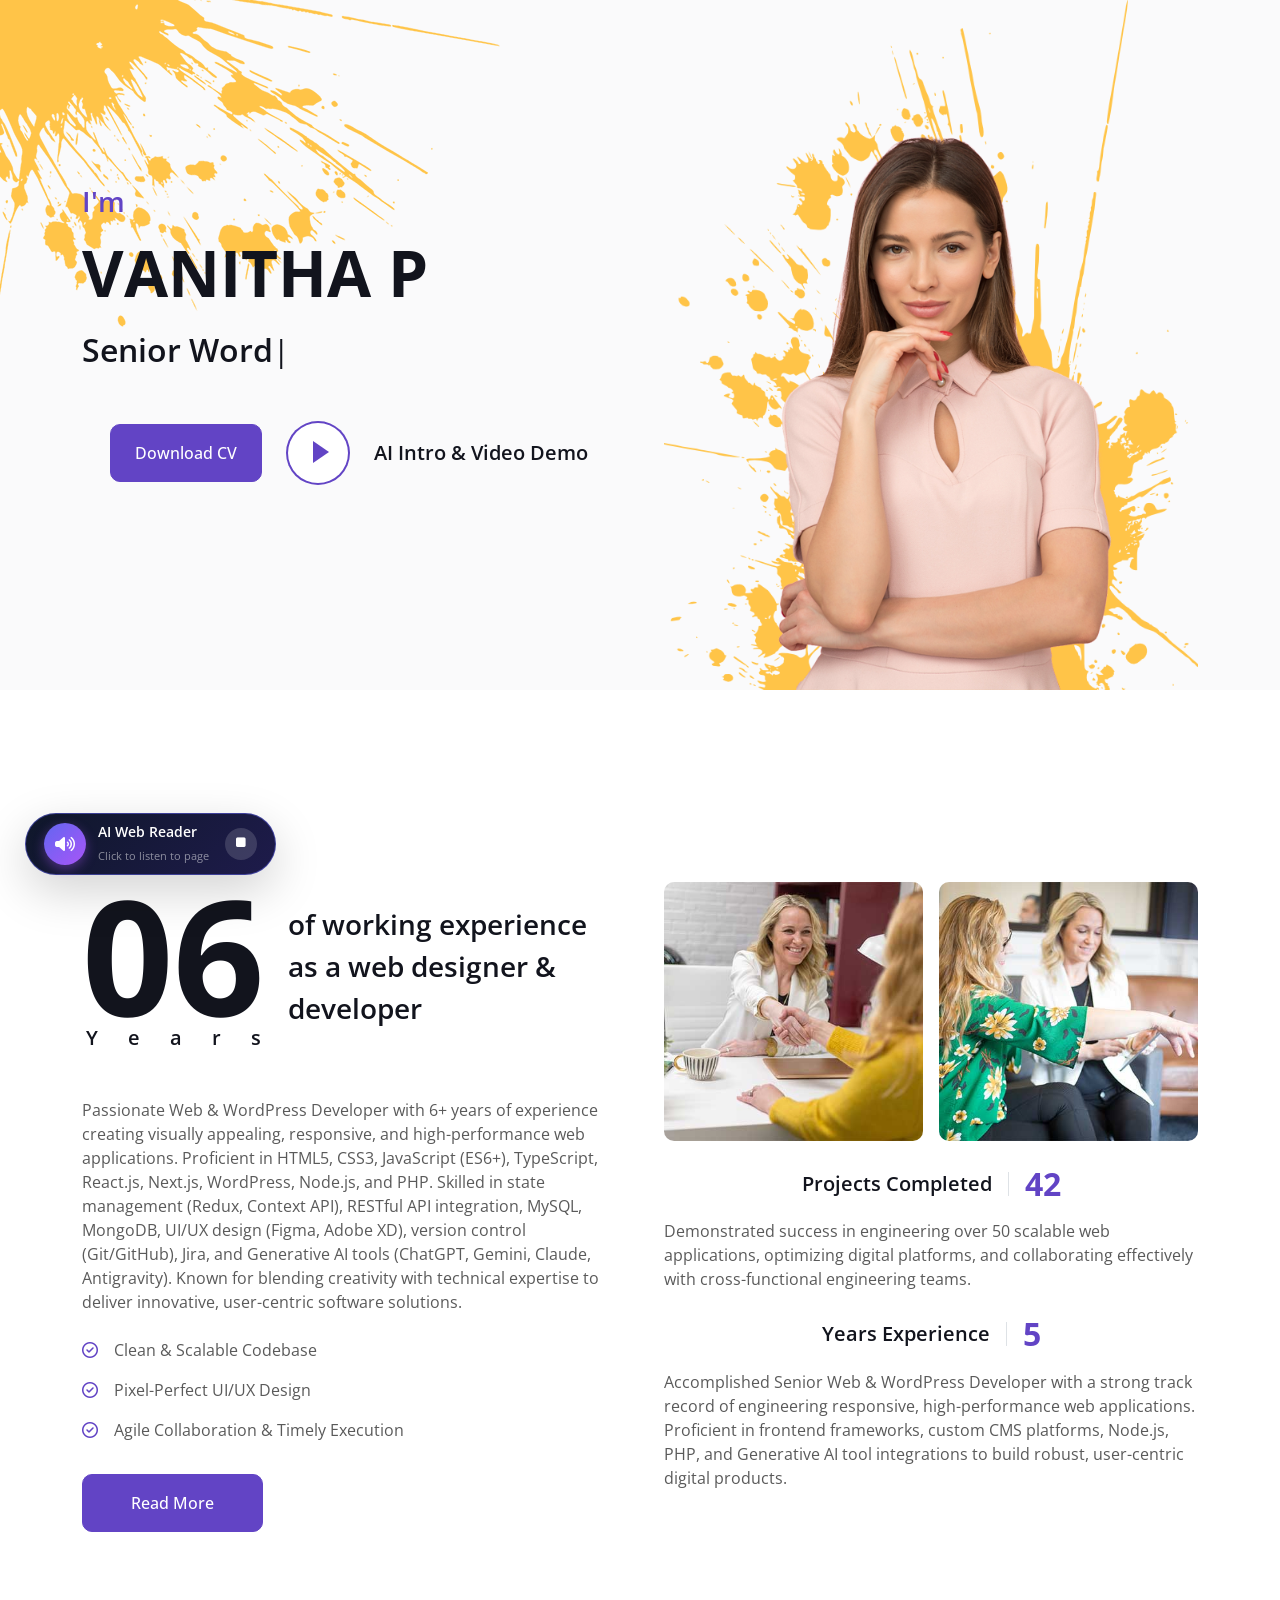
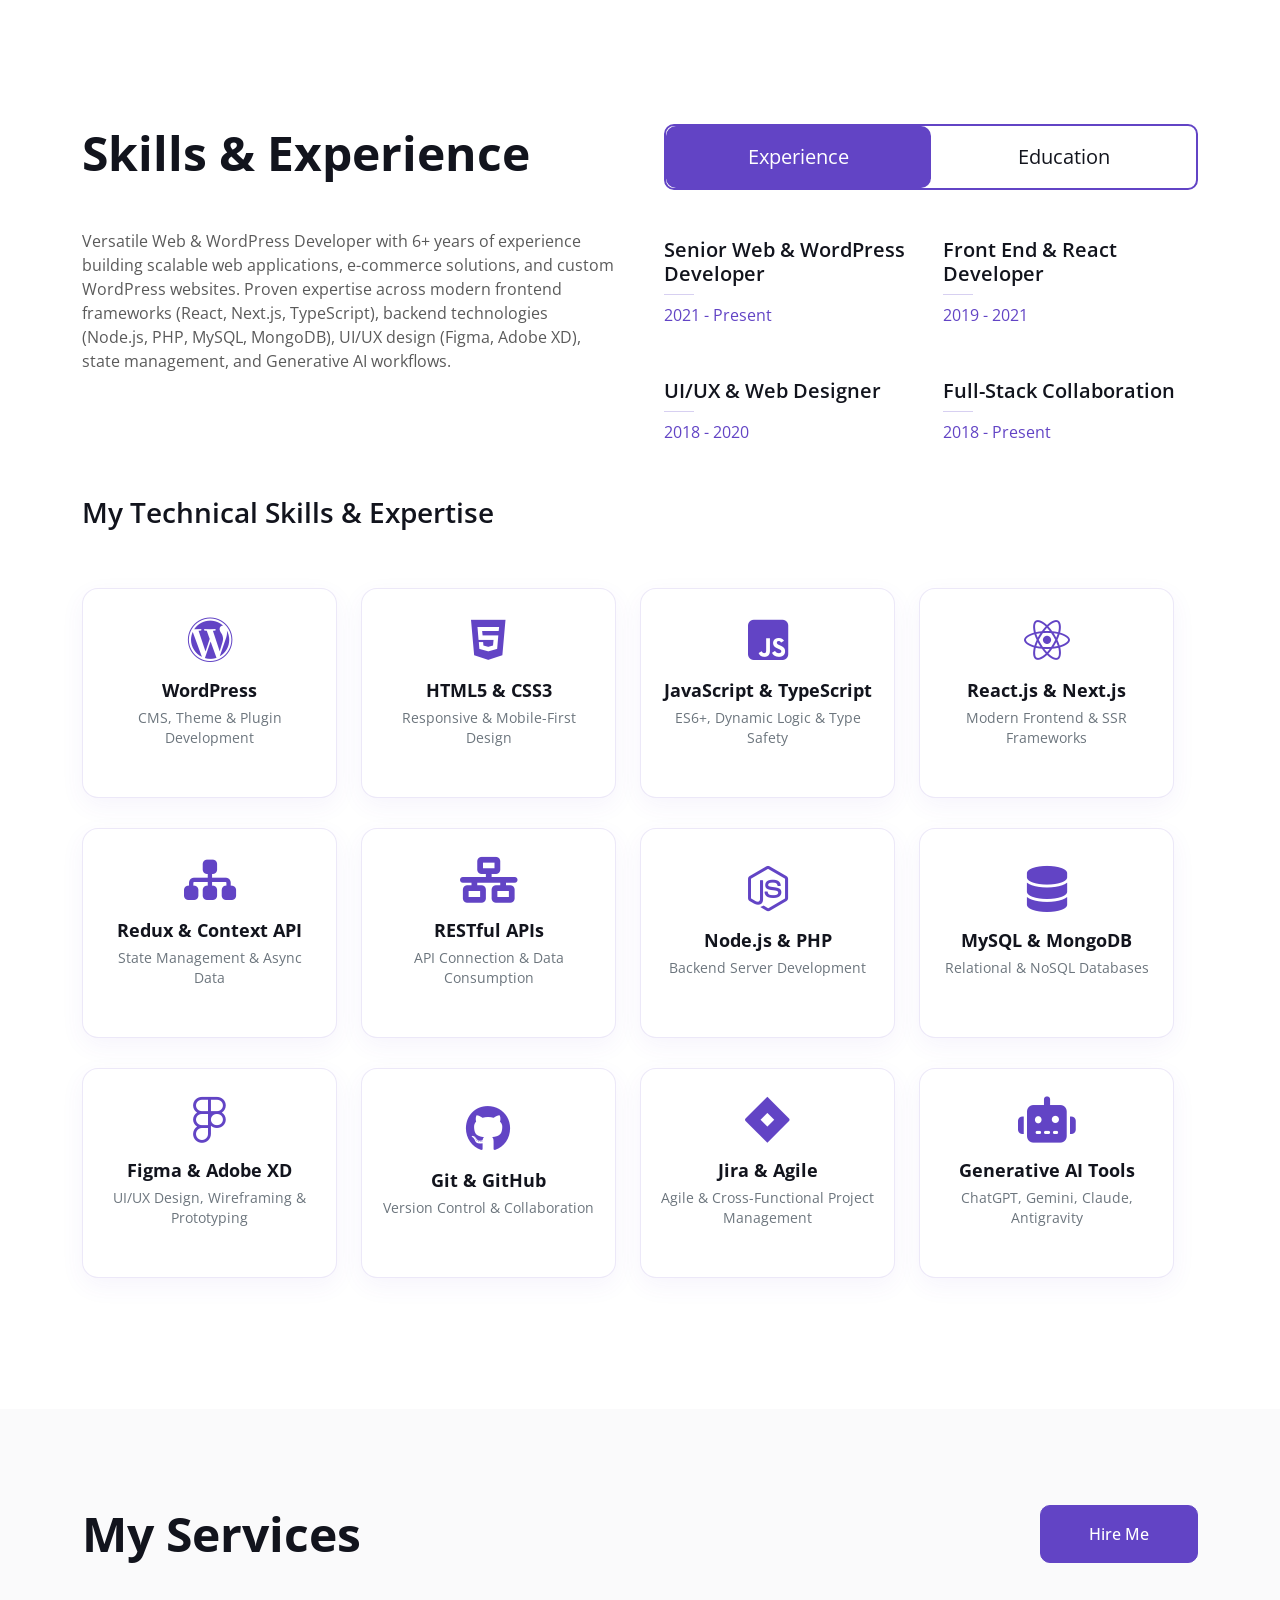
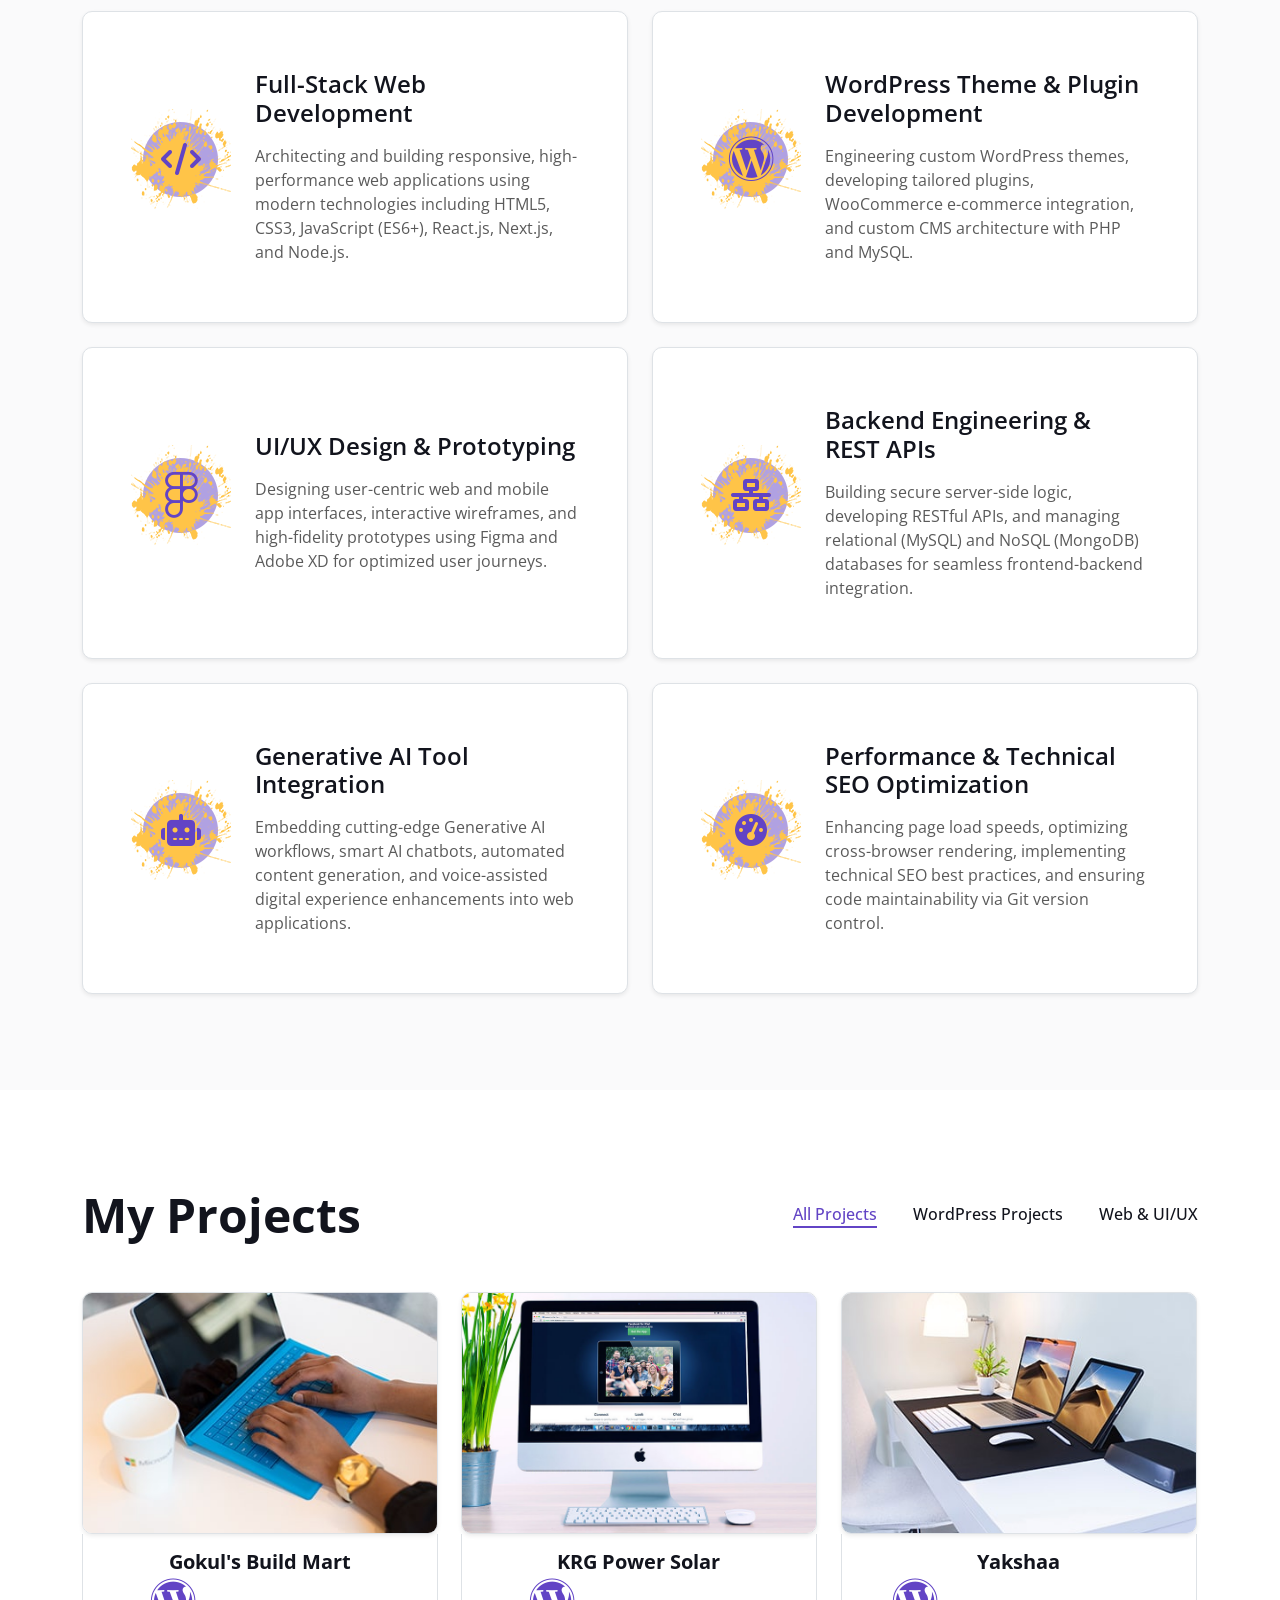
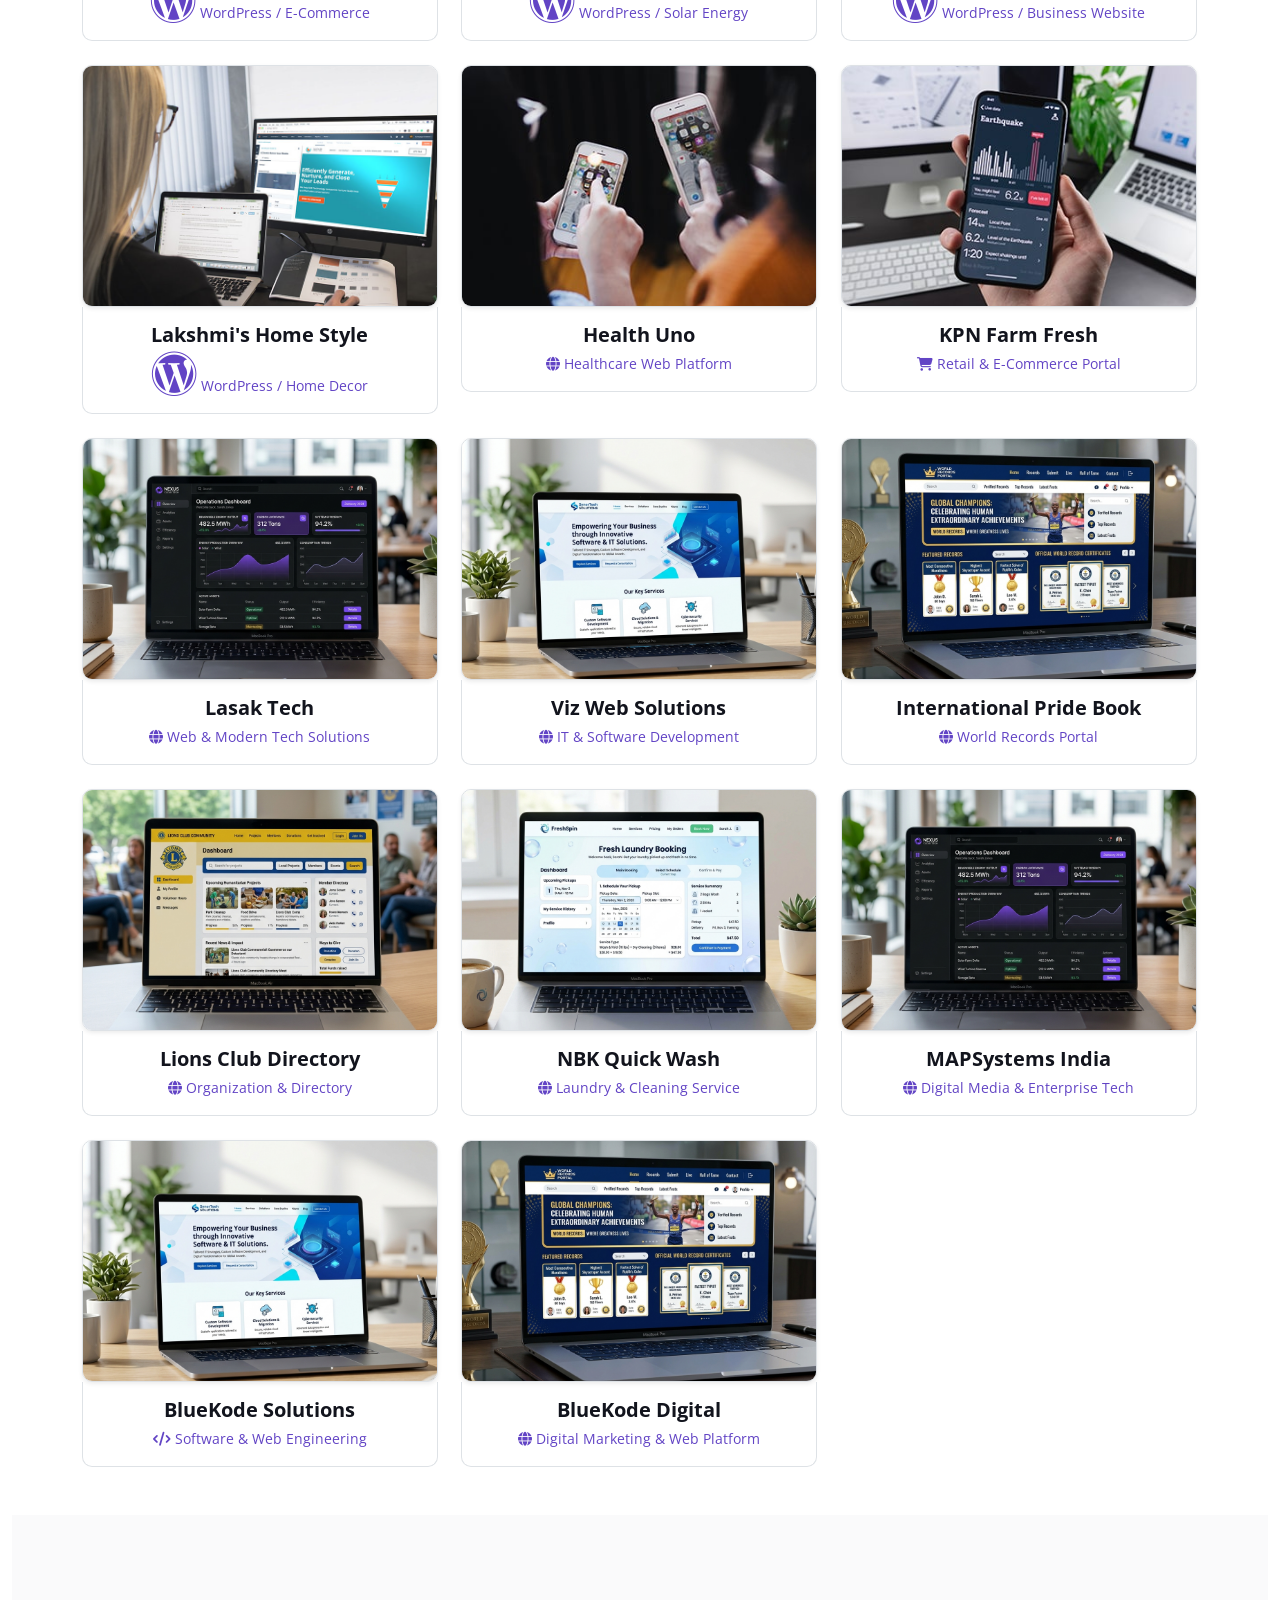
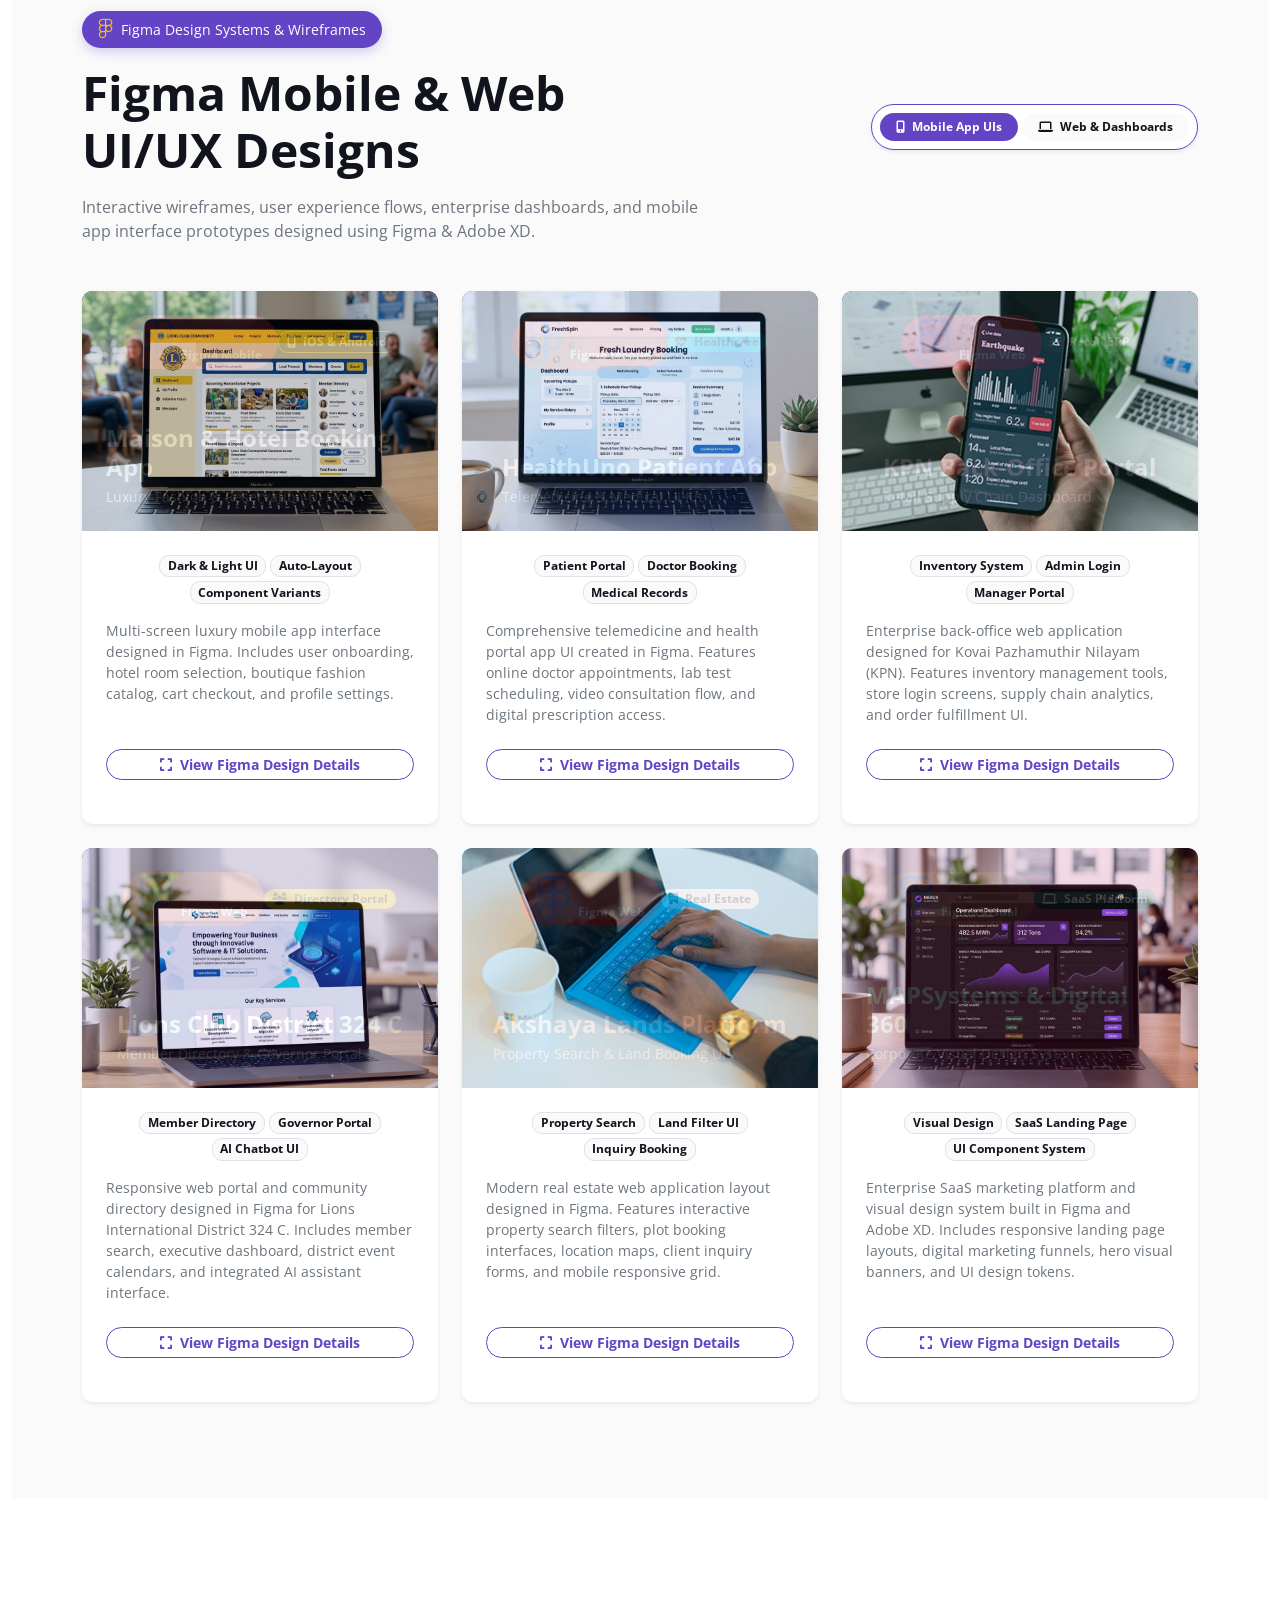
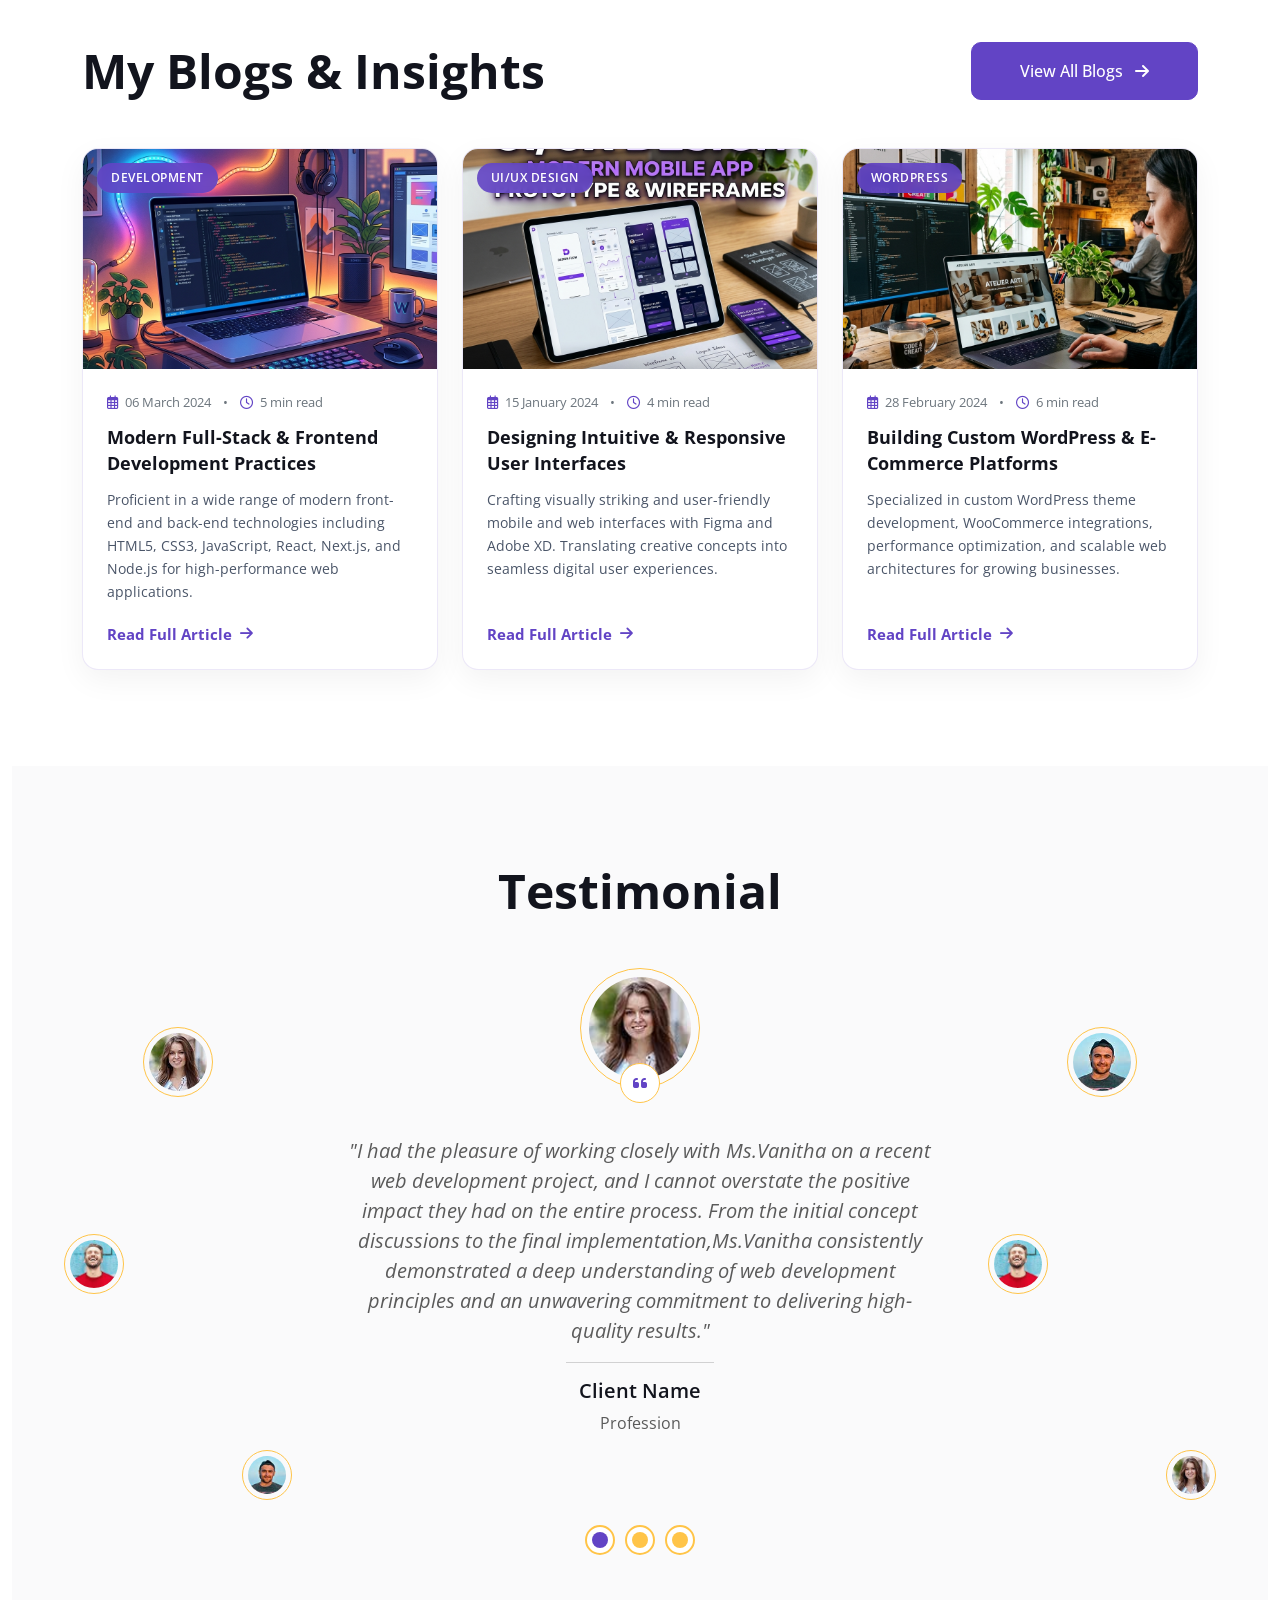
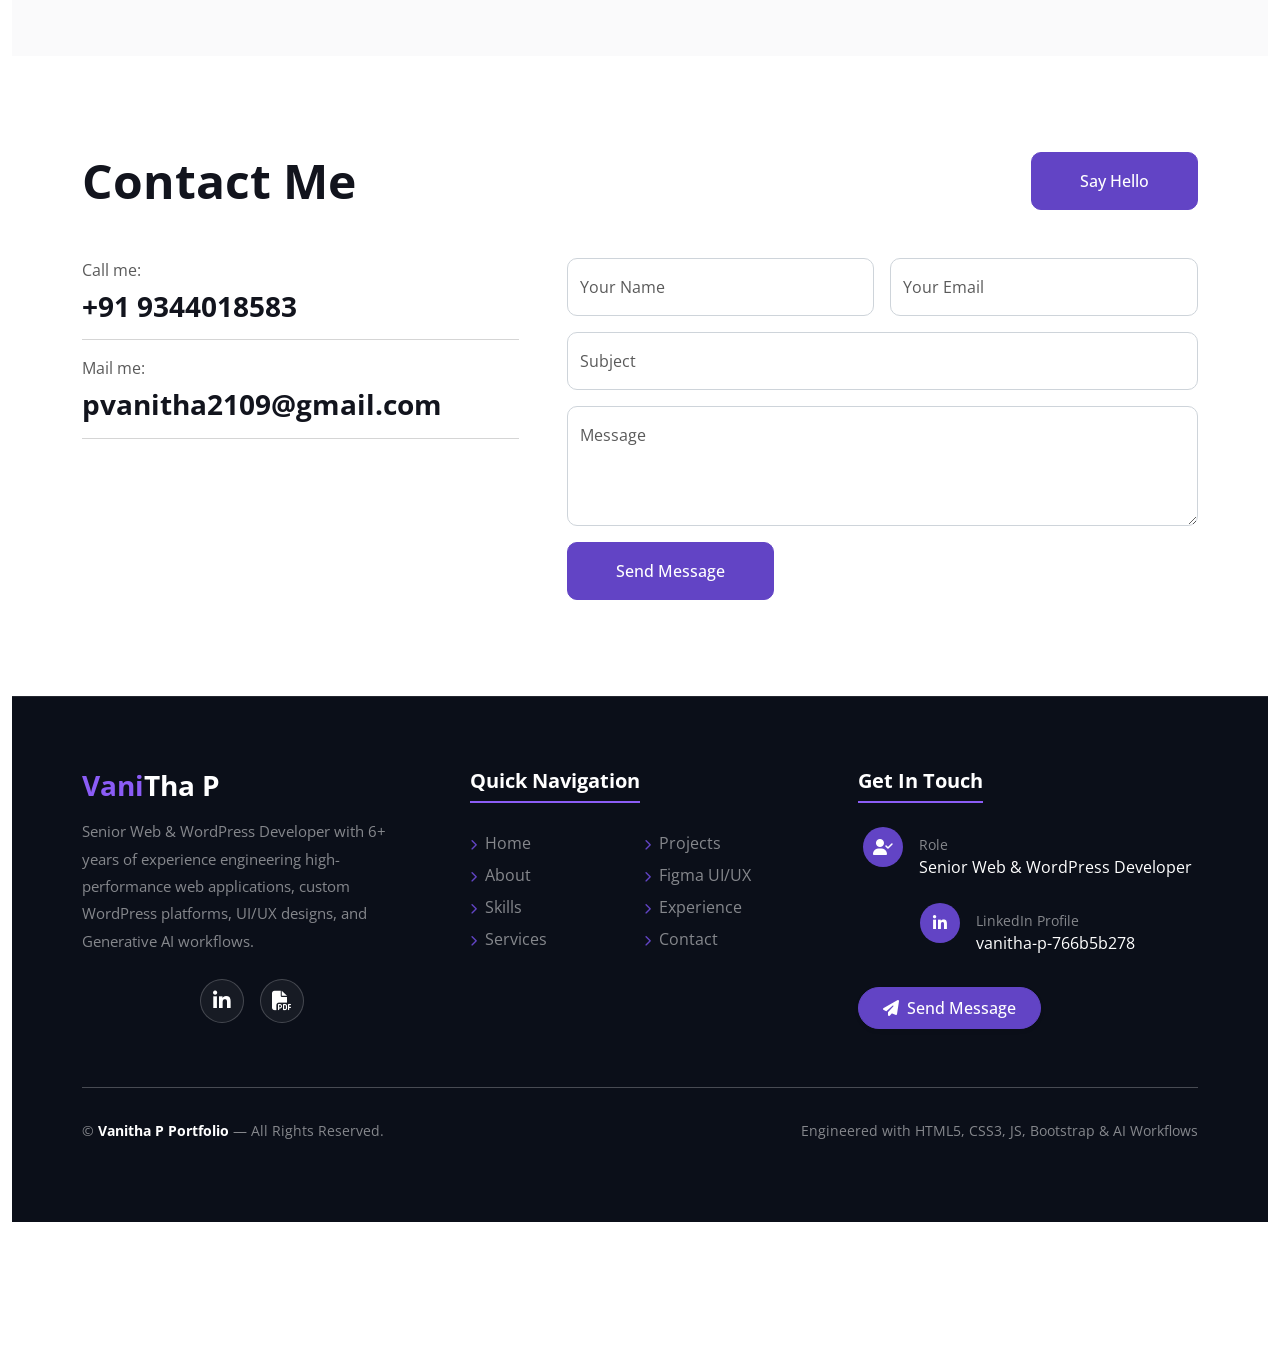
==== index.html @ fec1a67f "Fix footer full-width edge-to-edge layout and social buttons alignment" ====
<!DOCTYPE html>
<html lang="en">

<head>
    <meta charset="utf-8">
    <title>My portfolio</title>
    <meta content="width=device-width, initial-scale=1.0" name="viewport">
    <meta content="" name="keywords">
    <meta content="" name="description">

    <!-- Favicon -->
    <link href="img/favicon.ico" rel="icon">

    <!-- Google Web Fonts -->
    <link rel="preconnect" href="https://fonts.googleapis.com">
    <link rel="preconnect" href="https://fonts.gstatic.com" crossorigin>
    <link href="https://fonts.googleapis.com/css2?family=Open+Sans:wght@400;500;600;700;800&display=swap" rel="stylesheet"> 

    <!-- Icon Font Stylesheet -->
    <link href="https://cdnjs.cloudflare.com/ajax/libs/font-awesome/5.10.0/css/all.min.css" rel="stylesheet">
    <link href="https://cdn.jsdelivr.net/npm/bootstrap-icons@1.4.1/font/bootstrap-icons.css" rel="stylesheet">

    <!-- Libraries Stylesheet -->
    <link href="lib/animate/animate.min.css" rel="stylesheet">
    <link href="lib/lightbox/css/lightbox.min.css" rel="stylesheet">
    <link href="lib/owlcarousel/assets/owl.carousel.min.css" rel="stylesheet">
    <link rel="stylesheet" href="https://cdnjs.cloudflare.com/ajax/libs/font-awesome/6.5.1/css/all.min.css">

    <!-- Customized Bootstrap Stylesheet -->
    <link href="css/bootstrap.min.css" rel="stylesheet">

    <!-- Template Stylesheet -->
    <link href="css/style.css" rel="stylesheet">
</head>

<body data-bs-spy="scroll" data-bs-target=".navbar" data-bs-offset="51">
    <!-- Spinner Start -->
    <div id="spinner" class="show bg-white position-fixed translate-middle w-100 vh-100 top-50 start-50 d-flex align-items-center justify-content-center">
        <div class="spinner-border text-primary" style="width: 3rem; height: 3rem;" role="status">
            <span class="sr-only">Loading...</span>
        </div>
    </div>
    <!-- Spinner End -->


    <!-- Navbar Start -->
    <nav class="navbar navbar-expand-lg bg-white navbar-light fixed-top shadow py-lg-0 px-4 px-lg-5 wow fadeIn" data-wow-delay="0.1s">
        <a href="index.html" class="navbar-brand d-block d-lg-none">
            <h1 class="text-primary fw-bold m-0">Vanitha</h1>
        </a>
        <button type="button" class="navbar-toggler" data-bs-toggle="collapse" data-bs-target="#navbarCollapse">
            <span class="navbar-toggler-icon"></span>
        </button>
        <div class="collapse navbar-collapse justify-content-between py-4 py-lg-0" id="navbarCollapse">
            <div class="navbar-nav ms-auto py-0">
                <a href="#home" class="nav-item nav-link active">Home</a>
                <a href="#about" class="nav-item nav-link">About</a>
                <a href="#skill" class="nav-item nav-link">Skills</a>
                <a href="#service" class="nav-item nav-link">Services</a>
            </div>
            <a href="index.html" class="navbar-brand bg-secondary py-3 px-4 mx-3 d-none d-lg-block">
                <h1 class="text-primary fw-bold m-0">VaniTha</h1>
            </a>
            <div class="navbar-nav me-auto py-0">
                <a href="Experience.html" class="nav-item nav-link">Experience</a>
                <a href="#project" class="nav-item nav-link">Projects</a>
                <a href="#figma-ui-ux" class="nav-item nav-link"><i class="fab fa-figma me-1 text-primary"></i>Figma UI/UX</a>
                <a href="#team" class="nav-item nav-link">Blogs</a>
                <a href="#testimonial" class="nav-item nav-link">Testimonial</a>
                <a href="#contact" class="nav-item nav-link">Contact</a>
            </div>
        </div>
    </nav>
    <!-- Navbar End -->


    <!-- Header Start -->
    <div class="container-fluid bg-light  my-6 mt-0" id="home">
        <div class="container">
            <div class="row g-5 align-items-center">
                <div class="col-lg-6 py-6 pb-0 pt-lg-0">
                    <h3 class="text-primary mb-3">I'm</h3>
                    <h1 class="display-3 mb-3">VANITHA P</h1>
                    <h2 class="typed-text-output d-inline"></h2>
                    <div class="typed-text d-none">AI & Web Developer, Senior WordPress Developer, Full-Stack Engineer, Generative AI Specialist, UI/UX Designer</div>
                    <div class="d-flex align-items-center pt-5">
                        <a id="pdfLink" class="btn btn-primary py-3 px-4 me-4" href="https://drive.google.com/file/d/1aGcUtcD5HyZtUioSVjjAgJkVhFFIO5Ty/view?usp=drivesdk" target="_blank">Download CV</a>
                        <button type="button" class="btn-play" data-bs-toggle="modal"
                            data-src="https://www.youtube.com/embed/DWRcNpR6Kdc" data-bs-target="#videoModal">
                            <span></span>
                        </button>
                        <h5 class="ms-4 mb-0 d-none d-sm-block">AI Intro & Video Demo</h5>
                    </div>
                </div>
                <div class="col-lg-6">
                    <img class="img-fluid" src="img/profile.png" alt="Vanitha AI & Web Developer">
                </div>
            </div>
        </div>
    </div>
    <!-- Header End -->


    <!-- Video Modal Start -->
    <div class="modal modal-video fade" id="videoModal" tabindex="-1" aria-labelledby="exampleModalLabel" aria-hidden="true">
        <div class="modal-dialog modal-dialog-centered modal-lg">
            <div class="modal-content rounded-4 border-0 overflow-hidden shadow-lg" style="background: #0f172a; color: #f8fafc;">
                <div class="modal-header border-0 py-3 px-4" style="background: linear-gradient(135deg, #6366f1 0%, #a855f7 100%);">
                    <h5 class="modal-title text-white mb-0 d-flex align-items-center font-weight-bold" id="exampleModalLabel">
                        <i class="fa fa-robot me-2 fs-4"></i> Vanitha P — AI & Web Developer Intro
                    </h5>
                    <button type="button" class="btn-close btn-close-white" data-bs-dismiss="modal" aria-label="Close" onclick="stopAiVoice()"></button>
                </div>
                <div class="modal-body p-4">
                    <!-- Nav Tabs for Switching AI Intro vs YouTube Video -->
                    <ul class="nav nav-pills nav-justified mb-3 border-bottom border-secondary pb-3" id="videoTabs" role="tablist">
                        <li class="nav-item" role="presentation">
                            <button class="nav-link active fw-bold py-2 text-white" id="ai-intro-tab" data-bs-toggle="pill" data-bs-target="#ai-intro-content" type="button" role="tab" style="background: rgba(99, 102, 241, 0.4); border: 1px solid #6366f1;">
                                <i class="fa fa-microchip me-2"></i>🤖 AI Voice Intro & Avatar
                            </button>
                        </li>
                        <li class="nav-item ms-2" role="presentation">
                            <button class="nav-link fw-bold py-2 text-white" id="demo-video-tab" data-bs-toggle="pill" data-bs-target="#demo-video-content" type="button" role="tab" style="background: rgba(255,255,255,0.1);">
                                <i class="fab fa-youtube me-2 text-danger"></i>🎥 Video Demo Showcase
                            </button>
                        </li>
                    </ul>

                    <div class="tab-content" id="videoTabsContent">
                        <!-- AI Intro Tab -->
                        <div class="tab-pane fade show active" id="ai-intro-content" role="tabpanel">
                            <div class="position-relative rounded-4 overflow-hidden shadow" style="background: #000; min-height: 340px; border: 1px solid rgba(168, 85, 247, 0.4);">
                                <img src="img/ai-intro-preview.png" alt="Vanitha AI Intro" class="w-100 h-100 opacity-75" style="max-height: 360px; object-fit: cover;">
                                <div class="position-absolute top-0 start-0 w-100 h-100 p-4 d-flex flex-column justify-content-between" style="background: linear-gradient(180deg, rgba(15,23,42,0.6) 0%, rgba(15,23,42,0.92) 100%);">
                                    
                                    <!-- Top Status -->
                                    <div class="d-flex justify-content-between align-items-center">
                                        <span class="badge bg-success bg-gradient px-3 py-2 rounded-pill shadow-sm">
                                            <i class="fa fa-circle text-white me-1 animate-pulse" style="font-size: 8px;"></i> AI Voice Active
                                        </span>
                                        <span class="badge bg-dark border border-primary px-3 py-2 rounded-pill">
                                            <i class="fa fa-code me-1 text-primary"></i> Vanitha Portfolio AI
                                        </span>
                                    </div>

                                    <!-- Center Voice Action -->
                                    <div class="text-center py-3">
                                        <button id="playAiVoiceBtn" onclick="toggleAiVoice()" class="btn btn-lg btn-primary rounded-circle p-4 shadow-lg mb-3 animate-bounce" style="width: 76px; height: 76px; border: 3px solid #a855f7; background: linear-gradient(135deg, #6366f1 0%, #a855f7 100%);">
                                            <i id="aiVoiceIcon" class="fa fa-play text-white fs-3"></i>
                                        </button>
                                        <h4 class="text-white fw-bold mb-1">Click to Listen to Vanitha's AI Intro</h4>
                                        <p class="text-light fs-6 mb-2">Generative AI & Senior Web Developer Presentation</p>
                                        
                                        <!-- Sound Wave Equalizer -->
                                        <div id="soundWave" class="d-flex justify-content-center align-items-center gap-1 opacity-50" style="height: 24px;">
                                            <span class="bar bg-primary" style="width: 4px; height: 12px; border-radius: 2px;"></span>
                                            <span class="bar bg-primary" style="width: 4px; height: 20px; border-radius: 2px;"></span>
                                            <span class="bar bg-primary" style="width: 4px; height: 15px; border-radius: 2px;"></span>
                                            <span class="bar bg-primary" style="width: 4px; height: 24px; border-radius: 2px;"></span>
                                            <span class="bar bg-primary" style="width: 4px; height: 10px; border-radius: 2px;"></span>
                                        </div>
                                    </div>

                                    <!-- Bottom Subtitle Card -->
                                    <div class="bg-dark bg-opacity-75 rounded-3 p-3 border border-secondary">
                                        <div class="d-flex align-items-center mb-1">
                                            <i class="fa fa-comment-dots me-2 text-info"></i>
                                            <small class="text-info fw-bold">AI Voice & Video Intro Transcript:</small>
                                        </div>
                                        <p id="aiTranscriptText" class="mb-0 text-white small fs-6" style="line-height: 1.5;">
                                            "Hello! Welcome to my portfolio. I am Vanitha P, an AI & Senior Web Developer with over 6 years of experience. My core responsibilities include Full-Stack Web Development, Custom WordPress Theme Engineering, Generative AI Tool Integration, and UI/UX Optimization."
                                        </p>
                                    </div>

                                </div>
                            </div>

                            <!-- Roles & Responsibilities Grid -->
                            <div class="mt-3 p-3 rounded-3" style="background: rgba(30, 41, 59, 0.7); border: 1px solid rgba(99, 102, 241, 0.3);">
                                <h6 class="text-primary font-weight-bold mb-2 d-flex align-items-center">
                                    <i class="fa fa-tasks me-2"></i> Key Roles & Responsibilities
                                </h6>
                                <div class="row g-2 small">
                                    <div class="col-md-6">
                                        <div class="d-flex align-items-start text-light">
                                            <i class="fa fa-check-circle text-success me-2 mt-1"></i>
                                            <span><strong>Full-Stack Web Dev:</strong> Building React, Next.js & Node.js apps.</span>
                                        </div>
                                    </div>
                                    <div class="col-md-6">
                                        <div class="d-flex align-items-start text-light">
                                            <i class="fa fa-check-circle text-success me-2 mt-1"></i>
                                            <span><strong>WordPress Engineering:</strong> Custom theme, plugin & WooCommerce dev.</span>
                                        </div>
                                    </div>
                                    <div class="col-md-6">
                                        <div class="d-flex align-items-start text-light">
                                            <i class="fa fa-check-circle text-success me-2 mt-1"></i>
                                            <span><strong>AI Integrations:</strong> LLM APIs, ChatGPT, and automated AI tools.</span>
                                        </div>
                                    </div>
                                    <div class="col-md-6">
                                        <div class="d-flex align-items-start text-light">
                                            <i class="fa fa-check-circle text-success me-2 mt-1"></i>
                                            <span><strong>UI/UX Design:</strong> Responsive layouts, speed & SEO optimization.</span>
                                        </div>
                                    </div>
                                </div>
                            </div>

                            <!-- Highlights Below -->
                            <div class="row g-2 mt-3 text-center">
                                <div class="col-4">
                                    <div class="p-2 rounded bg-dark border border-secondary">
                                        <small class="text-muted d-block">Experience</small>
                                        <strong class="text-white">6+ Years</strong>
                                    </div>
                                </div>
                                <div class="col-4">
                                    <div class="p-2 rounded bg-dark border border-secondary">
                                        <small class="text-muted d-block">Core Focus</small>
                                        <strong class="text-white">AI & Web Dev</strong>
                                    </div>
                                </div>
                                <div class="col-4">
                                    <div class="p-2 rounded bg-dark border border-secondary">
                                        <small class="text-muted d-block">Specialization</small>
                                        <strong class="text-white">WordPress & React</strong>
                                    </div>
                                </div>
                            </div>
                        </div>

                        <!-- Interactive AI Project Video Reel Tab -->
                        <div class="tab-pane fade" id="demo-video-content" role="tabpanel">
                            <div class="position-relative rounded-4 overflow-hidden shadow-lg border border-primary" style="background: #090d16; min-height: 380px;">
                                <!-- Current Active Project Poster & Details -->
                                <div id="projectVideoCard" class="position-relative" style="height: 300px; overflow: hidden;">
                                    <img id="projectReelImg" src="img/portfolio-9.jpg" alt="Project Showcase" class="w-100 h-100 opacity-75" style="object-fit: cover; transition: all 0.5s ease;">
                                    <div class="position-absolute top-0 start-0 w-100 h-100 p-3 p-md-4 d-flex flex-column justify-content-between" style="background: linear-gradient(180deg, rgba(15,23,42,0.4) 0%, rgba(15,23,42,0.95) 100%);">
                                        <div class="d-flex justify-content-between align-items-center">
                                            <span id="projectCategoryBadge" class="badge bg-primary px-3 py-2 rounded-pill shadow">
                                                <i class="fa fa-globe me-1"></i> Featured Live Website
                                            </span>
                                            <span id="projectCounter" class="badge bg-dark border border-secondary px-3 py-2 rounded-pill text-white">
                                                Project 1 of 5
                                            </span>
                                        </div>
                                        
                                        <div>
                                            <h4 id="projectReelTitle" class="text-white fw-bold mb-1">International Pride Books of World Records</h4>
                                            <p id="projectReelDesc" class="text-light small mb-3" style="max-height: 60px; overflow: hidden; line-height: 1.4;">
                                                Official world record registration portal with custom database management, applicant submission workflows, and digital certification issuance.
                                            </p>
                                            <div class="d-flex flex-wrap gap-2">
                                                <a id="projectReelLink" href="https://internationalpridebooksofworldrecords.com/" target="_blank" class="btn btn-sm btn-primary rounded-pill px-3 py-2 fw-bold shadow">
                                                    <i class="fa fa-external-link-alt me-1"></i> Open Live Website
                                                </a>
                                                <button id="playProjectVoiceBtn" onclick="toggleProjectVoice()" class="btn btn-sm btn-outline-info rounded-pill px-3 py-2 fw-bold">
                                                    <i class="fa fa-volume-up me-1"></i> Listen to AI Explanation
                                                </button>
                                            </div>
                                        </div>
                                    </div>
                                </div>

                                <!-- Project Selector Slider Controls -->
                                <div class="p-3 bg-dark border-top border-secondary">
                                    <small class="text-muted fw-bold d-block mb-2 text-uppercase" style="letter-spacing: 1px;">Click Project to View & Explain:</small>
                                    <div class="d-flex flex-wrap gap-2" id="projectReelButtons">
                                        <button onclick="switchProjectReel(0)" class="btn btn-sm btn-primary active-project-btn text-white py-1 px-2" style="font-size: 11px;">
                                            1. International Pride Books
                                        </button>
                                        <button onclick="switchProjectReel(1)" class="btn btn-sm btn-outline-secondary text-white py-1 px-2" style="font-size: 11px;">
                                            2. Lions Clubs International
                                        </button>
                                        <button onclick="switchProjectReel(2)" class="btn btn-sm btn-outline-secondary text-white py-1 px-2" style="font-size: 11px;">
                                            3. NBK QuickWash
                                        </button>
                                        <button onclick="switchProjectReel(3)" class="btn btn-sm btn-outline-secondary text-white py-1 px-2" style="font-size: 11px;">
                                            4. Lasak Corporate
                                        </button>
                                        <button onclick="switchProjectReel(4)" class="btn btn-sm btn-outline-secondary text-white py-1 px-2" style="font-size: 11px;">
                                            5. VizWeb Solutions
                                        </button>
                                    </div>
                                </div>
                            </div>
                        </div>
                    </div>
                </div>
            </div>
        </div>
    </div>
    <!-- Video Modal End -->


    <!-- About Start -->
    <div class="container-xxl py-6" id="about">
        <div class="container">
            <div class="row g-5">
                <div class="col-lg-6 wow fadeInUp" data-wow-delay="0.1s">
                    <div class="d-flex align-items-center mb-5">
                        <div class="years flex-shrink-0 text-center me-4">
                            <h1 class="display-1 mb-0">06</h1>
                            <h5 class="mb-0">Years</h5>
                        </div>
                        <h3 class="lh-base mb-0">of working experience as a web designer & developer</h3>
                    </div>
                    <p class="mb-4">Passionate Web & WordPress Developer with 6+ years of experience creating visually appealing, responsive, and high-performance web applications. Proficient in HTML5, CSS3, JavaScript (ES6+), TypeScript, React.js, Next.js, WordPress, Node.js, and PHP. Skilled in state management (Redux, Context API), RESTful API integration, MySQL, MongoDB, UI/UX design (Figma, Adobe XD), version control (Git/GitHub), Jira, and Generative AI tools (ChatGPT, Gemini, Claude, Antigravity). Known for blending creativity with technical expertise to deliver innovative, user-centric software solutions.</p>
                    <p class="mb-3"><i class="far fa-check-circle text-primary me-3"></i>Clean & Scalable Codebase</p>
                    <p class="mb-3"><i class="far fa-check-circle text-primary me-3"></i>Pixel-Perfect UI/UX Design</p>
                    <p class="mb-3"><i class="far fa-check-circle text-primary me-3"></i>Agile Collaboration & Timely Execution</p>
                    <a class="btn btn-primary py-3 px-5 mt-3" href="Experience.html">Read More</a>
                </div>
                <div class="col-lg-6 wow fadeInUp" data-wow-delay="0.5s">
                    <div class="row g-3 mb-4">
                        <div class="col-sm-6">
                            <img class="img-fluid rounded" src="img/about-1.jpg" alt="">
                        </div>
                        <div class="col-sm-6">
                            <img class="img-fluid rounded" src="img/about-2.jpg" alt="">
                        </div>
                    </div>
                    <div class="d-flex align-items-center mb-3">
                        <h5 class="border-end pe-3 me-3 mb-0">Projects Completed</h5>
                        <h2 class="text-primary fw-bold mb-0" data-toggle="counter-up">50</h2>
                    </div>
                    <p class="mb-4">Demonstrated success in engineering over 50 scalable web applications, optimizing digital platforms, and collaborating effectively with cross-functional engineering teams.</p>
                    <div class="d-flex align-items-center mb-3">
                        <h5 class="border-end pe-3 me-3 mb-0">Years Experience</h5>
                        <h2 class="text-primary fw-bold mb-0" data-toggle="counter-up">6</h2>
                    </div>
                    <p class="mb-0">Accomplished Senior Web & WordPress Developer with a strong track record of engineering responsive, high-performance web applications. Proficient in frontend frameworks, custom CMS platforms, Node.js, PHP, and Generative AI tool integrations to build robust, user-centric digital products.</p>
                </div>
            </div>
        </div>
    </div>
    <!-- About End -->


    <!-- Expertise Start -->
    <div class="container-xxl py-6 pb-5" id="skill">
        <div class="container">
            <div class="row g-5">
                <div class="col-lg-6 wow fadeInUp" data-wow-delay="0.1s">
                    <h1 class="display-5 mb-5">Skills & Experience</h1>
                    <p class="mb-4">Versatile Web & WordPress Developer with 6+ years of experience building scalable web applications, e-commerce solutions, and custom WordPress websites. Proven expertise across modern frontend frameworks (React, Next.js, TypeScript), backend technologies (Node.js, PHP, MySQL, MongoDB), UI/UX design (Figma, Adobe XD), state management, and Generative AI workflows.</p>
                  
                </div>
                <div class="col-lg-6 wow fadeInUp" data-wow-delay="0.5s">
                    <ul class="nav nav-pills rounded border border-2 border-primary mb-5">
                        <li class="nav-item w-50">
                            <button class="nav-link w-100 py-3 fs-5 active" data-bs-toggle="pill" href="#tab-1">Experience</button>
                        </li>
                        <li class="nav-item w-50">
                            <button class="nav-link w-100 py-3 fs-5" data-bs-toggle="pill" href="#tab-2">Education</button>
                        </li>
                    </ul>
                    <div class="tab-content ">
                        <div id="tab-1" class="tab-pane fade show p-0 active">
                            <div class="row gy-5 gx-4">
                                <div class="col-sm-6">
                                    <h5>Senior Web & WordPress Developer</h5>
                                    <hr class="text-primary my-2">
                                    <p class="text-primary mb-1">2021 - Present</p>
                                </div>
                                <div class="col-sm-6">
                                    <h5>Front End & React Developer</h5>
                                    <hr class="text-primary my-2">
                                    <p class="text-primary mb-1">2019 - 2021</p>
                                </div>
                                <div class="col-sm-6">
                                    <h5>UI/UX & Web Designer</h5>
                                    <hr class="text-primary my-2">
                                    <p class="text-primary mb-1">2018 - 2020</p>
                                </div>
                                <div class="col-sm-6">
                                    <h5>Full-Stack Collaboration</h5>
                                    <hr class="text-primary my-2">
                                    <p class="text-primary mb-1">2018 - Present</p>
                                </div>
                            </div>
                        </div>
                        <div id="tab-2" class="tab-pane fade show p-0">
                            <div class="row gy-5 gx-4">
                                <div class="col-sm-6">
                                    <h5>UI Design Course</h5>
                                    <hr class="text-primary my-2">
                                    <p class="text-primary mb-1">2019 - 2020</p>profenaa Technologies
                                    <h6 class="mb-0"></h6>
                                </div>
                                <div class="col-sm-6">
                                    <h5>Ui Development</h5>
                                    <hr class="text-primary my-2">
                                    <p class="text-primary mb-1">2021 - 2023</p>
                                    <h6 class="mb-0">Profenaa Technologies</h6>
                                </div>
                                <div class="col-sm-6">
                                    <h5>Web Design</h5>
                                    <hr class="text-primary my-2">
                                    <p class="text-primary mb-1">2023 - 2024</p>
                                    <h6 class="mb-0">BlueKode</h6>
                                </div>
                                <div class="col-sm-6">
                                    <h5>Apps Design</h5>
                                    <hr class="text-primary my-2">
                                    <p class="text-primary mb-1">2023 - 2024</p>
                                    <h6 class="mb-0">BlueKode</h6>
                                </div>
                                
                            </div>
                        </div>
                    </div>
                </div>
              
                <h3 class="mb-4 col-lg-12 wow fadeInUp" data-wow-delay="0.1s">My Technical Skills & Expertise</h3>
                <div class="row align-items-center">
                    <div class="box wow fadeInUp" data-wow-delay="0.1s">
                        <div class="container wow fadeInUp" data-wow-delay="0.1s">
                            <div class="row">
                                <!-- WordPress Card -->
                                <div class="col-lg-3 col-md-3 col-sm-6 col-xs-12">
                                    <div class="box-part text-center">
                                        <div class="front">
                                            <i class="fab fa-wordpress fa-2xl" aria-hidden="true"></i>
                                            <div class="title">
                                                <br>
                                                <h4>WordPress</h4>
                                            </div>
                                            <div class="text">
                                                <span>CMS, Theme & Plugin Development</span>
                                            </div>
                                        </div>
                                    </div>
                                </div>
                                <!-- HTML5 Card -->
                                <div class="col-lg-3 col-md-3 col-sm-6 col-xs-12">
                                    <div class="box-part text-center">
                                        <div class="front">
                                            <i class="fa-brands fa-html5 fa-2xl" aria-hidden="true"></i>
                                            <div class="title">
                                                <br>
                                                <h4>HTML5 & CSS3</h4>
                                            </div>
                                            <div class="text">
                                                <span>Responsive & Mobile-First Design</span>
                                            </div>
                                        </div>
                                    </div>
                                </div>
                                <!-- JavaScript & TypeScript Card -->
                                <div class="col-lg-3 col-md-3 col-sm-6 col-xs-12">
                                    <div class="box-part text-center">
                                        <div class="front">
                                            <i class="fa-brands fa-js-square fa-2xl" aria-hidden="true"></i>
                                            <div class="title">
                                                <br>
                                                <h4>JavaScript & TypeScript</h4>
                                            </div>
                                            <div class="text">
                                                <span>ES6+, Dynamic Logic & Type Safety</span>
                                            </div>
                                        </div>
                                    </div>
                                </div>
                                <!-- React & Next.js Card -->
                                <div class="col-lg-3 col-md-3 col-sm-6 col-xs-12">
                                    <div class="box-part text-center">
                                        <div class="front">
                                            <i class="fab fa-react fa-2xl" aria-hidden="true"></i>
                                            <div class="title">
                                                <br>
                                                <h4>React.js & Next.js</h4>
                                            </div>
                                            <div class="text">
                                                <span>Modern Frontend & SSR Frameworks</span>
                                            </div>
                                        </div>
                                    </div>
                                </div>
                                <!-- Redux & State Management Card -->
                                <div class="col-lg-3 col-md-3 col-sm-6 col-xs-12">
                                    <div class="box-part text-center">
                                        <div class="front">
                                            <i class="fas fa-sitemap fa-2xl" aria-hidden="true"></i>
                                            <div class="title">
                                                <br>
                                                <h4>Redux & Context API</h4>
                                            </div>
                                            <div class="text">
                                                <span>State Management & Async Data</span>
                                            </div>
                                        </div>
                                    </div>
                                </div>
                                <!-- REST APIs & JSON Card -->
                                <div class="col-lg-3 col-md-3 col-sm-6 col-xs-12">
                                    <div class="box-part text-center">
                                        <div class="front">
                                            <i class="fas fa-network-wired fa-2xl" aria-hidden="true"></i>
                                            <div class="title">
                                                <br>
                                                <h4>RESTful APIs</h4>
                                            </div>
                                            <div class="text">
                                                <span>API Connection & Data Consumption</span>
                                            </div>
                                        </div>
                                    </div>
                                </div>
                                <!-- Node.js & PHP Card -->
                                <div class="col-lg-3 col-md-3 col-sm-6 col-xs-12">
                                    <div class="box-part text-center">
                                        <div class="front">
                                            <i class="fab fa-node-js fa-2xl" aria-hidden="true"></i>
                                            <div class="title">
                                                <br>
                                                <h4>Node.js & PHP</h4>
                                            </div>
                                            <div class="text">
                                                <span>Backend Server Development</span>
                                            </div>
                                        </div>
                                    </div>
                                </div>
                                <!-- MySQL & MongoDB Card -->
                                <div class="col-lg-3 col-md-3 col-sm-6 col-xs-12">
                                    <div class="box-part text-center">
                                        <div class="front">
                                            <i class="fas fa-database fa-2xl" aria-hidden="true"></i>
                                            <div class="title">
                                                <br>
                                                <h4>MySQL & MongoDB</h4>
                                            </div>
                                            <div class="text">
                                                <span>Relational & NoSQL Databases</span>
                                            </div>
                                        </div>
                                    </div>
                                </div>
                                <!-- Figma & Adobe XD Card -->
                                <div class="col-lg-3 col-md-3 col-sm-6 col-xs-12">
                                    <div class="box-part text-center">
                                        <div class="front">
                                            <i class="fab fa-figma fa-2xl" aria-hidden="true"></i>
                                            <div class="title">
                                                <br>
                                                <h4>Figma & Adobe XD</h4>
                                            </div>
                                            <div class="text">
                                                <span>UI/UX Design, Wireframing & Prototyping</span>
                                            </div>
                                        </div>
                                    </div>
                                </div>
                                <!-- Git & GitHub Card -->
                                <div class="col-lg-3 col-md-3 col-sm-6 col-xs-12">
                                    <div class="box-part text-center">
                                        <div class="front">
                                            <i class="fab fa-github fa-2xl" aria-hidden="true"></i>
                                            <div class="title">
                                                <br>
                                                <h4>Git & GitHub</h4>
                                            </div>
                                            <div class="text">
                                                <span>Version Control & Collaboration</span>
                                            </div>
                                        </div>
                                    </div>
                                </div>
                                <!-- Jira & Agile Card -->
                                <div class="col-lg-3 col-md-3 col-sm-6 col-xs-12">
                                    <div class="box-part text-center">
                                        <div class="front">
                                            <i class="fab fa-jira fa-2xl" aria-hidden="true"></i>
                                            <div class="title">
                                                <br>
                                                <h4>Jira & Agile</h4>
                                            </div>
                                            <div class="text">
                                                <span>Agile & Cross-Functional Project Management</span>
                                            </div>
                                        </div>
                                    </div>
                                </div>
                                <!-- AI & GenAI Tools Card -->
                                <div class="col-lg-3 col-md-3 col-sm-6 col-xs-12">
                                    <div class="box-part text-center">
                                        <div class="front">
                                            <i class="fas fa-robot fa-2xl" aria-hidden="true"></i>
                                            <div class="title">
                                                <br>
                                                <h4>Generative AI Tools</h4>
                                            </div>
                                            <div class="text">
                                                <span>ChatGPT, Gemini, Claude, Antigravity</span>
                                            </div>
                                        </div>
                                    </div>
                                </div>
                            </div>
                        </div>
                    </div>
                </div>
               
            </div>
        </div>
    </div>
    <!-- Expertise End -->


    <!-- Service Start -->
    <div class="container-fluid bg-light my-5 py-6" id="service">
        <div class="container">
            <div class="row g-5 mb-5 wow fadeInUp" data-wow-delay="0.1s">
                <div class="col-lg-6">
                    <h1 class="display-5 mb-0">My Services</h1>
                </div>
                <div class="col-lg-6 text-lg-end">
                    <a class="btn btn-primary py-3 px-5" href="contact.html">Hire Me</a>
                </div>
            </div>
            <div class="row g-4">
                <div class="col-lg-6 wow fadeInUp" data-wow-delay="0.1s">
                    <div class="service-item d-flex flex-column flex-sm-row bg-white rounded h-100 p-4 p-lg-5 shadow-sm border">
                        <div class="bg-icon flex-shrink-0 mb-3">
                            <i class="fa fa-code fa-2x text-primary"></i>
                        </div>
                        <div class="ms-sm-4">
                            <h4 class="mb-3">Full-Stack Web Development</h4>
                            <span>Architecting and building responsive, high-performance web applications using modern technologies including HTML5, CSS3, JavaScript (ES6+), React.js, Next.js, and Node.js.</span>
                        </div>
                    </div>
                </div>
                <div class="col-lg-6 wow fadeInUp" data-wow-delay="0.3s">
                    <div class="service-item d-flex flex-column flex-sm-row bg-white rounded h-100 p-4 p-lg-5 shadow-sm border">
                        <div class="bg-icon flex-shrink-0 mb-3">
                            <i class="fab fa-wordpress fa-2x text-primary"></i>
                        </div>
                        <div class="ms-sm-4">
                            <h4 class="mb-3">WordPress Theme & Plugin Development</h4>
                            <span>Engineering custom WordPress themes, developing tailored plugins, WooCommerce e-commerce integration, and custom CMS architecture with PHP and MySQL.</span>
                        </div>
                    </div>
                </div>
                <div class="col-lg-6 wow fadeInUp" data-wow-delay="0.1s">
                    <div class="service-item d-flex flex-column flex-sm-row bg-white rounded h-100 p-4 p-lg-5 shadow-sm border">
                        <div class="bg-icon flex-shrink-0 mb-3">
                            <i class="fab fa-figma fa-2x text-primary"></i>
                        </div>
                        <div class="ms-sm-4">
                            <h4 class="mb-3">UI/UX Design & Prototyping</h4>
                            <span>Designing user-centric web and mobile app interfaces, interactive wireframes, and high-fidelity prototypes using Figma and Adobe XD for optimized user journeys.</span>
                        </div>
                    </div>
                </div>
                <div class="col-lg-6 wow fadeInUp" data-wow-delay="0.3s">
                    <div class="service-item d-flex flex-column flex-sm-row bg-white rounded h-100 p-4 p-lg-5 shadow-sm border">
                        <div class="bg-icon flex-shrink-0 mb-3">
                            <i class="fa fa-network-wired fa-2x text-primary"></i>
                        </div>
                        <div class="ms-sm-4">
                            <h4 class="mb-3">Backend Engineering & REST APIs</h4>
                            <span>Building secure server-side logic, developing RESTful APIs, and managing relational (MySQL) and NoSQL (MongoDB) databases for seamless frontend-backend integration.</span>
                        </div>
                    </div>
                </div>
                <div class="col-lg-6 wow fadeInUp" data-wow-delay="0.1s">
                    <div class="service-item d-flex flex-column flex-sm-row bg-white rounded h-100 p-4 p-lg-5 shadow-sm border">
                        <div class="bg-icon flex-shrink-0 mb-3">
                            <i class="fa fa-robot fa-2x text-primary"></i>
                        </div>
                        <div class="ms-sm-4">
                            <h4 class="mb-3">Generative AI Tool Integration</h4>
                            <span>Embedding cutting-edge Generative AI workflows, smart AI chatbots, automated content generation, and voice-assisted digital experience enhancements into web applications.</span>
                        </div>
                    </div>
                </div>
                <div class="col-lg-6 wow fadeInUp" data-wow-delay="0.3s">
                    <div class="service-item d-flex flex-column flex-sm-row bg-white rounded h-100 p-4 p-lg-5 shadow-sm border">
                        <div class="bg-icon flex-shrink-0 mb-3">
                            <i class="fa fa-tachometer-alt fa-2x text-primary"></i>
                        </div>
                        <div class="ms-sm-4">
                            <h4 class="mb-3">Performance & Technical SEO Optimization</h4>
                            <span>Enhancing page load speeds, optimizing cross-browser rendering, implementing technical SEO best practices, and ensuring code maintainability via Git version control.</span>
                        </div>
                    </div>
                </div>
            </div>
        </div>
    </div>
    <!-- Service End -->


    <!-- Projects Start -->
    <div class="container-xxl py-6 pt-5" id="project">
        <div class="container">
            <div class="row g-5 mb-5 align-items-center wow fadeInUp" data-wow-delay="0.1s">
                <div class="col-lg-6">
                    <h1 class="display-5 mb-0">My Projects</h1>
                </div>
                <div class="col-lg-6 text-lg-end">
                    <ul class="list-inline mx-n3 mb-0" id="portfolio-flters">
                        <li class="mx-3 active" data-filter="*">All Projects</li>
                        <li class="mx-3" data-filter=".wordpress">WordPress Projects</li>
                        <li class="mx-3" data-filter=".web">Web & UI/UX</li>
                    </ul>
                </div>
            </div>
            <div class="row g-4 portfolio-container wow fadeInUp" data-wow-delay="0.1s">
                <!-- Gokul's Build Mart -->
                <div class="col-lg-4 col-md-6 portfolio-item wordpress">
                    <div class="portfolio-img rounded overflow-hidden shadow-sm border">
                        <img class="img-fluid w-100" src="img/portfolio-1.jpg" alt="Gokuls Build Mart" style="height: 240px; object-fit: cover;">
                        <div class="portfolio-btn flex-column justify-content-between">
                            <div>
                                <span class="badge bg-primary mb-2">WordPress</span>
                                <h5 class="text-white">Gokul's Build Mart</h5>
                            </div>
                            <div class="d-flex">
                                <a class="btn btn-lg-square btn-outline-secondary border-2 mx-1" href="project-detail.html" title="View Case Study"><i class="fa fa-file-alt"></i></a>
                                <a class="btn btn-lg-square btn-outline-secondary border-2 mx-1" href="https://gokulsbuildmart.in/" target="_blank" title="Visit Website"><i class="fa fa-link"></i></a>
                            </div>
                        </div>
                    </div>
                    <div class="bg-white p-3 rounded-bottom border border-top-0 text-center">
                        <h5 class="fw-bold mb-1">Gokul's Build Mart</h5>
                        <small class="text-primary fw-semibold"><i class="fab fa-wordpress me-1"></i>WordPress / E-Commerce</small>
                    </div>
                </div>

                <!-- KRG Power Solar -->
                <div class="col-lg-4 col-md-6 portfolio-item wordpress">
                    <div class="portfolio-img rounded overflow-hidden shadow-sm border">
                        <img class="img-fluid w-100" src="img/portfolio-2.jpg" alt="KRG Power Solar" style="height: 240px; object-fit: cover;">
                        <div class="portfolio-btn flex-column justify-content-between">
                            <div>
                                <span class="badge bg-primary mb-2">WordPress</span>
                                <h5 class="text-white">KRG Power Solar</h5>
                            </div>
                            <div class="d-flex">
                                <a class="btn btn-lg-square btn-outline-secondary border-2 mx-1" href="img/portfolio-2.jpg" data-lightbox="portfolio"><i class="fa fa-eye"></i></a>
                                <a class="btn btn-lg-square btn-outline-secondary border-2 mx-1" href="https://krgpowersolar.com/" target="_blank" title="Visit Website"><i class="fa fa-link"></i></a>
                            </div>
                        </div>
                    </div>
                    <div class="bg-white p-3 rounded-bottom border border-top-0 text-center">
                        <h5 class="fw-bold mb-1">KRG Power Solar</h5>
                        <small class="text-primary fw-semibold"><i class="fab fa-wordpress me-1"></i>WordPress / Solar Energy</small>
                    </div>
                </div>

                <!-- Yakshaa -->
                <div class="col-lg-4 col-md-6 portfolio-item wordpress">
                    <div class="portfolio-img rounded overflow-hidden shadow-sm border">
                        <img class="img-fluid w-100" src="img/portfolio-3.jpg" alt="Yakshaa" style="height: 240px; object-fit: cover;">
                        <div class="portfolio-btn flex-column justify-content-between">
                            <div>
                                <span class="badge bg-primary mb-2">WordPress</span>
                                <h5 class="text-white">Yakshaa</h5>
                            </div>
                            <div class="d-flex">
                                <a class="btn btn-lg-square btn-outline-secondary border-2 mx-1" href="img/portfolio-3.jpg" data-lightbox="portfolio"><i class="fa fa-eye"></i></a>
                                <a class="btn btn-lg-square btn-outline-secondary border-2 mx-1" href="https://yakshaa.com/" target="_blank" title="Visit Website"><i class="fa fa-link"></i></a>
                            </div>
                        </div>
                    </div>
                    <div class="bg-white p-3 rounded-bottom border border-top-0 text-center">
                        <h5 class="fw-bold mb-1">Yakshaa</h5>
                        <small class="text-primary fw-semibold"><i class="fab fa-wordpress me-1"></i>WordPress / Business Website</small>
                    </div>
                </div>

                <!-- Lakshmi's Home Style -->
                <div class="col-lg-4 col-md-6 portfolio-item wordpress">
                    <div class="portfolio-img rounded overflow-hidden shadow-sm border">
                        <img class="img-fluid w-100" src="img/portfolio-4.jpg" alt="Lakshmi's Home Style" style="height: 240px; object-fit: cover;">
                        <div class="portfolio-btn flex-column justify-content-between">
                            <div>
                                <span class="badge bg-primary mb-2">WordPress</span>
                                <h5 class="text-white">Lakshmi's Home Style</h5>
                            </div>
                            <div class="d-flex">
                                <a class="btn btn-lg-square btn-outline-secondary border-2 mx-1" href="img/portfolio-4.jpg" data-lightbox="portfolio"><i class="fa fa-eye"></i></a>
                                <a class="btn btn-lg-square btn-outline-secondary border-2 mx-1" href="https://lakshmishomestyle.in/" target="_blank" title="Visit Website"><i class="fa fa-link"></i></a>
                            </div>
                        </div>
                    </div>
                    <div class="bg-white p-3 rounded-bottom border border-top-0 text-center">
                        <h5 class="fw-bold mb-1">Lakshmi's Home Style</h5>
                        <small class="text-primary fw-semibold"><i class="fab fa-wordpress me-1"></i>WordPress / Home Decor</small>
                    </div>
                </div>

                <!-- Health Uno -->
                <div class="col-lg-4 col-md-6 portfolio-item web">
                    <div class="portfolio-img rounded overflow-hidden shadow-sm border">
                        <img class="img-fluid w-100" src="img/portfolio-5.jpg" alt="Health Uno" style="height: 240px; object-fit: cover;">
                        <div class="portfolio-btn flex-column justify-content-between">
                            <div>
                                <span class="badge bg-secondary mb-2">Web App</span>
                                <h5 class="text-white">Health Uno</h5>
                            </div>
                            <div class="d-flex">
                                <a class="btn btn-lg-square btn-outline-secondary border-2 mx-1" href="img/portfolio-5.jpg" data-lightbox="portfolio"><i class="fa fa-eye"></i></a>
                                <a class="btn btn-lg-square btn-outline-secondary border-2 mx-1" href="http://healthuno.com/" target="_blank" title="Visit Website"><i class="fa fa-link"></i></a>
                            </div>
                        </div>
                    </div>
                    <div class="bg-white p-3 rounded-bottom border border-top-0 text-center">
                        <h5 class="fw-bold mb-1">Health Uno</h5>
                        <small class="text-primary fw-semibold"><i class="fa fa-globe me-1"></i>Healthcare Web Platform</small>
                    </div>
                </div>

                <!-- KPN Farm Fresh -->
                <div class="col-lg-4 col-md-6 portfolio-item web">
                    <div class="portfolio-img rounded overflow-hidden shadow-sm border">
                        <img class="img-fluid w-100" src="img/portfolio-6.jpg" alt="KPN Farm Fresh" style="height: 240px; object-fit: cover;">
                        <div class="portfolio-btn flex-column justify-content-between">
                            <div>
                                <span class="badge bg-secondary mb-2">E-Commerce</span>
                                <h5 class="text-white">KPN Farm Fresh</h5>
                            </div>
                            <div class="d-flex">
                                <a class="btn btn-lg-square btn-outline-secondary border-2 mx-1" href="img/portfolio-6.jpg" data-lightbox="portfolio"><i class="fa fa-eye"></i></a>
                                <a class="btn btn-lg-square btn-outline-secondary border-2 mx-1" href="https://www.kpnfarmfresh.com/" target="_blank" title="Visit Website"><i class="fa fa-link"></i></a>
                            </div>
                        </div>
                    </div>
                    <div class="bg-white p-3 rounded-bottom border border-top-0 text-center">
                        <h5 class="fw-bold mb-1">KPN Farm Fresh</h5>
                        <small class="text-primary fw-semibold"><i class="fa fa-shopping-cart me-1"></i>Retail & E-Commerce Portal</small>
                    </div>
                </div>

                <!-- Lasak Tech -->
                <div class="col-lg-4 col-md-6 portfolio-item web">
                    <div class="portfolio-img rounded overflow-hidden shadow-sm border">
                        <img class="img-fluid w-100" src="img/portfolio-7.jpg" alt="Lasak Tech" style="height: 240px; object-fit: cover;">
                        <div class="portfolio-btn flex-column justify-content-between">
                            <div>
                                <span class="badge bg-secondary mb-2">Web App</span>
                                <h5 class="text-white">Lasak Tech</h5>
                            </div>
                            <div class="d-flex">
                                <a class="btn btn-lg-square btn-outline-secondary border-2 mx-1" href="img/portfolio-7.jpg" data-lightbox="portfolio"><i class="fa fa-eye"></i></a>
                                <a class="btn btn-lg-square btn-outline-secondary border-2 mx-1" href="https://lasak.in" target="_blank" title="Visit Website"><i class="fa fa-link"></i></a>
                            </div>
                        </div>
                    </div>
                    <div class="bg-white p-3 rounded-bottom border border-top-0 text-center">
                        <h5 class="fw-bold mb-1">Lasak Tech</h5>
                        <small class="text-primary fw-semibold"><i class="fa fa-globe me-1"></i>Web & Modern Tech Solutions</small>
                    </div>
                </div>

                <!-- Viz Web Solutions -->
                <div class="col-lg-4 col-md-6 portfolio-item web">
                    <div class="portfolio-img rounded overflow-hidden shadow-sm border">
                        <img class="img-fluid w-100" src="img/portfolio-8.jpg" alt="Viz Web Solutions" style="height: 240px; object-fit: cover;">
                        <div class="portfolio-btn flex-column justify-content-between">
                            <div>
                                <span class="badge bg-secondary mb-2">Web Agency</span>
                                <h5 class="text-white">Viz Web Solutions</h5>
                            </div>
                            <div class="d-flex">
                                <a class="btn btn-lg-square btn-outline-secondary border-2 mx-1" href="img/portfolio-8.jpg" data-lightbox="portfolio"><i class="fa fa-eye"></i></a>
                                <a class="btn btn-lg-square btn-outline-secondary border-2 mx-1" href="https://vizwebsolutions.com/" target="_blank" title="Visit Website"><i class="fa fa-link"></i></a>
                            </div>
                        </div>
                    </div>
                    <div class="bg-white p-3 rounded-bottom border border-top-0 text-center">
                        <h5 class="fw-bold mb-1">Viz Web Solutions</h5>
                        <small class="text-primary fw-semibold"><i class="fa fa-globe me-1"></i>IT & Software Development</small>
                    </div>
                </div>

                <!-- International Pride Book of World Records -->
                <div class="col-lg-4 col-md-6 portfolio-item web">
                    <div class="portfolio-img rounded overflow-hidden shadow-sm border">
                        <img class="img-fluid w-100" src="img/portfolio-9.jpg" alt="International Pride Book of World Records" style="height: 240px; object-fit: cover;">
                        <div class="portfolio-btn flex-column justify-content-between">
                            <div>
                                <span class="badge bg-secondary mb-2">Web Platform</span>
                                <h5 class="text-white">International Pride Book</h5>
                            </div>
                            <div class="d-flex">
                                <a class="btn btn-lg-square btn-outline-secondary border-2 mx-1" href="img/portfolio-9.jpg" data-lightbox="portfolio"><i class="fa fa-eye"></i></a>
                                <a class="btn btn-lg-square btn-outline-secondary border-2 mx-1" href="https://internationalpridebooksofworldrecords.com/" target="_blank" title="Visit Website"><i class="fa fa-link"></i></a>
                            </div>
                        </div>
                    </div>
                    <div class="bg-white p-3 rounded-bottom border border-top-0 text-center">
                        <h5 class="fw-bold mb-1">International Pride Book</h5>
                        <small class="text-primary fw-semibold"><i class="fa fa-globe me-1"></i>World Records Portal</small>
                    </div>
                </div>

                <!-- Lions Club Directory -->
                <div class="col-lg-4 col-md-6 portfolio-item web">
                    <div class="portfolio-img rounded overflow-hidden shadow-sm border">
                        <img class="img-fluid w-100" src="img/portfolio-10.jpg" alt="Lions Club Directory" style="height: 240px; object-fit: cover;">
                        <div class="portfolio-btn flex-column justify-content-between">
                            <div>
                                <span class="badge bg-secondary mb-2">Community Web</span>
                                <h5 class="text-white">Lions Club Directory</h5>
                            </div>
                            <div class="d-flex">
                                <a class="btn btn-lg-square btn-outline-secondary border-2 mx-1" href="img/portfolio-10.jpg" data-lightbox="portfolio"><i class="fa fa-eye"></i></a>
                                <a class="btn btn-lg-square btn-outline-secondary border-2 mx-1" href="https://www.lionsclubs.org/" target="_blank" title="Visit Website"><i class="fa fa-link"></i></a>
                            </div>
                        </div>
                    </div>
                    <div class="bg-white p-3 rounded-bottom border border-top-0 text-center">
                        <h5 class="fw-bold mb-1">Lions Club Directory</h5>
                        <small class="text-primary fw-semibold"><i class="fa fa-globe me-1"></i>Organization & Directory</small>
                    </div>
                </div>

                <!-- NBK Quick Wash -->
                <div class="col-lg-4 col-md-6 portfolio-item web">
                    <div class="portfolio-img rounded overflow-hidden shadow-sm border">
                        <img class="img-fluid w-100" src="img/portfolio-11.jpg" alt="NBK Quick Wash" style="height: 240px; object-fit: cover;">
                        <div class="portfolio-btn flex-column justify-content-between">
                            <div>
                                <span class="badge bg-secondary mb-2">Service Portal</span>
                                <h5 class="text-white">NBK Quick Wash</h5>
                            </div>
                            <div class="d-flex">
                                <a class="btn btn-lg-square btn-outline-secondary border-2 mx-1" href="img/portfolio-11.jpg" data-lightbox="portfolio"><i class="fa fa-eye"></i></a>
                                <a class="btn btn-lg-square btn-outline-secondary border-2 mx-1" href="http://nbkquickwash.com/" target="_blank" title="Visit Website"><i class="fa fa-link"></i></a>
                            </div>
                        </div>
                    </div>
                    <div class="bg-white p-3 rounded-bottom border border-top-0 text-center">
                        <h5 class="fw-bold mb-1">NBK Quick Wash</h5>
                        <small class="text-primary fw-semibold"><i class="fa fa-globe me-1"></i>Laundry & Cleaning Service</small>
                    </div>
                </div>

                <!-- MAPSystems India -->
                <div class="col-lg-4 col-md-6 portfolio-item web">
                    <div class="portfolio-img rounded overflow-hidden shadow-sm border">
                        <img class="img-fluid w-100" src="img/portfolio-7.jpg" alt="MAPSystems India" style="height: 240px; object-fit: cover;">
                        <div class="portfolio-btn flex-column justify-content-between">
                            <div>
                                <span class="badge bg-secondary mb-2">Web Platform</span>
                                <h5 class="text-white">MAPSystems India</h5>
                            </div>
                            <div class="d-flex">
                                <a class="btn btn-lg-square btn-outline-secondary border-2 mx-1" href="img/portfolio-7.jpg" data-lightbox="portfolio"><i class="fa fa-eye"></i></a>
                                <a class="btn btn-lg-square btn-outline-secondary border-2 mx-1" href="https://mapsystemsindia.com/" target="_blank" title="Visit Website"><i class="fa fa-link"></i></a>
                            </div>
                        </div>
                    </div>
                    <div class="bg-white p-3 rounded-bottom border border-top-0 text-center">
                        <h5 class="fw-bold mb-1">MAPSystems India</h5>
                        <small class="text-primary fw-semibold"><i class="fa fa-globe me-1"></i>Digital Media & Enterprise Tech</small>
                    </div>
                </div>

                <!-- BlueKode Solutions -->
                <div class="col-lg-4 col-md-6 portfolio-item web">
                    <div class="portfolio-img rounded overflow-hidden shadow-sm border">
                        <img class="img-fluid w-100" src="img/portfolio-8.jpg" alt="BlueKode Solutions" style="height: 240px; object-fit: cover;">
                        <div class="portfolio-btn flex-column justify-content-between">
                            <div>
                                <span class="badge bg-secondary mb-2">IT Agency</span>
                                <h5 class="text-white">BlueKode Solutions</h5>
                            </div>
                            <div class="d-flex">
                                <a class="btn btn-lg-square btn-outline-secondary border-2 mx-1" href="img/portfolio-8.jpg" data-lightbox="portfolio"><i class="fa fa-eye"></i></a>
                                <a class="btn btn-lg-square btn-outline-secondary border-2 mx-1" href="https://www.bluekode.com/" target="_blank" title="Visit Website"><i class="fa fa-link"></i></a>
                            </div>
                        </div>
                    </div>
                    <div class="bg-white p-3 rounded-bottom border border-top-0 text-center">
                        <h5 class="fw-bold mb-1">BlueKode Solutions</h5>
                        <small class="text-primary fw-semibold"><i class="fa fa-code me-1"></i>Software & Web Engineering</small>
                    </div>
                </div>

                <!-- BlueKode Digital -->
                <div class="col-lg-4 col-md-6 portfolio-item web">
                    <div class="portfolio-img rounded overflow-hidden shadow-sm border">
                        <img class="img-fluid w-100" src="img/portfolio-9.jpg" alt="BlueKode Digital" style="height: 240px; object-fit: cover;">
                        <div class="portfolio-btn flex-column justify-content-between">
                            <div>
                                <span class="badge bg-secondary mb-2">Digital Portal</span>
                                <h5 class="text-white">BlueKode Digital</h5>
                            </div>
                            <div class="d-flex">
                                <a class="btn btn-lg-square btn-outline-secondary border-2 mx-1" href="img/portfolio-9.jpg" data-lightbox="portfolio"><i class="fa fa-eye"></i></a>
                                <a class="btn btn-lg-square btn-outline-secondary border-2 mx-1" href="https://bluekodedigital.com/#/" target="_blank" title="Visit Website"><i class="fa fa-link"></i></a>
                            </div>
                        </div>
                    </div>
                    <div class="bg-white p-3 rounded-bottom border border-top-0 text-center">
                        <h5 class="fw-bold mb-1">BlueKode Digital</h5>
                        <small class="text-primary fw-semibold"><i class="fa fa-globe me-1"></i>Digital Marketing & Web Platform</small>
                    </div>
                </div>
            </div>
        </div>
    <!-- Projects End -->

    <!-- Figma UI/UX Design Section Start -->
    <div class="container-fluid bg-light py-6 my-5" id="figma-ui-ux">
        <div class="container">
            <div class="row g-5 mb-5 align-items-center wow fadeInUp" data-wow-delay="0.1s">
                <div class="col-lg-7">
                    <div class="d-inline-flex align-items-center bg-primary text-white px-3 py-2 rounded-pill mb-3 font-weight-bold" style="font-size: 14px; box-shadow: 0 4px 12px rgba(98,68,197,0.25);">
                        <i class="fab fa-figma me-2 text-warning fs-5"></i> Figma Design Systems & Wireframes
                    </div>
                    <h1 class="display-5 mb-3">Figma Mobile & Web UI/UX Designs</h1>
                    <p class="text-muted fs-6 mb-0">
                        Interactive wireframes, user experience flows, enterprise dashboards, and mobile app interface prototypes designed using Figma & Adobe XD.
                    </p>
                </div>
                <div class="col-lg-5 text-lg-end">
                    <div class="d-inline-flex border border-primary rounded-pill p-2 bg-white shadow-sm">
                        <span class="badge bg-primary px-3 py-2 rounded-pill text-white font-weight-bold me-1"><i class="fa fa-mobile-alt me-1"></i> Mobile App UIs</span>
                        <span class="badge bg-light text-dark px-3 py-2 rounded-pill font-weight-bold"><i class="fa fa-laptop me-1"></i> Web & Dashboards</span>
                    </div>
                </div>
            </div>

            <div class="row g-4 figma-container wow fadeInUp" data-wow-delay="0.1s">
                <!-- Figma Project 1: Hotel Booking & Maison Luxury Mobile App -->
                <div class="col-lg-4 col-md-6">
                    <div class="card h-100 border-0 shadow-sm rounded-4 overflow-hidden position-relative" style="transition: transform 0.3s ease;">
                        <div class="card-header border-0 p-0 position-relative" style="height: 240px; background: #0f172a; overflow: hidden;">
                            <div class="position-absolute top-0 start-0 w-100 h-100 p-4 d-flex flex-column justify-content-between" style="background: linear-gradient(180deg, rgba(15,23,42,0.4) 0%, rgba(15,23,42,0.92) 100%);">
                                <div class="d-flex justify-content-between align-items-center">
                                    <span class="badge bg-danger bg-gradient px-3 py-1 rounded-pill"><i class="fab fa-figma me-1"></i> Figma Mobile</span>
                                    <span class="badge bg-dark border border-secondary text-white px-2 py-1"><i class="fa fa-mobile-alt me-1"></i> iOS & Android</span>
                                </div>
                                <div>
                                    <h4 class="text-white fw-bold mb-1">Maison & Hotel Booking App</h4>
                                    <p class="text-light small mb-0">Luxury Fashion & Reservation UI Flow</p>
                                </div>
                            </div>
                            <img src="img/portfolio-10.jpg" alt="Hotel Booking Mobile App UI" class="w-100 h-100" style="object-fit: cover; opacity: 0.85;">
                        </div>
                        <div class="card-body p-4 bg-white d-flex flex-column justify-content-between">
                            <div>
                                <div class="d-flex flex-wrap gap-1 mb-3">
                                    <span class="badge bg-light text-dark border">Dark & Light UI</span>
                                    <span class="badge bg-light text-dark border">Auto-Layout</span>
                                    <span class="badge bg-light text-dark border">Component Variants</span>
                                </div>
                                <p class="text-muted small mb-3">
                                    Multi-screen luxury mobile app interface designed in Figma. Includes user onboarding, hotel room selection, boutique fashion catalog, cart checkout, and profile settings.
                                </p>
                            </div>
                            <button type="button" class="btn btn-outline-primary btn-sm w-100 rounded-pill fw-bold mt-2" onclick="showFigmaModal('Maison & Hotel Booking Mobile App', 'Figma Mobile App UI/UX Design', 'Multi-screen boutique fashion and hotel reservation user interface featuring dark and light UI variants, interactive room selection, cart user flow, and component design tokens.', 'img/portfolio-10.jpg', ['Figma', 'Auto-Layout', 'Component Variants', 'iOS Design System'])">
                                <i class="fa fa-expand me-1"></i> View Figma Design Details
                            </button>
                        </div>
                    </div>
                </div>

                <!-- Figma Project 2: HealthUno Telemedicine Mobile Application -->
                <div class="col-lg-4 col-md-6">
                    <div class="card h-100 border-0 shadow-sm rounded-4 overflow-hidden position-relative" style="transition: transform 0.3s ease;">
                        <div class="card-header border-0 p-0 position-relative" style="height: 240px; background: #3b82f6; overflow: hidden;">
                            <div class="position-absolute top-0 start-0 w-100 h-100 p-4 d-flex flex-column justify-content-between" style="background: linear-gradient(180deg, rgba(30,58,138,0.4) 0%, rgba(30,58,138,0.92) 100%);">
                                <div class="d-flex justify-content-between align-items-center">
                                    <span class="badge bg-danger bg-gradient px-3 py-1 rounded-pill"><i class="fab fa-figma me-1"></i> Figma Mobile</span>
                                    <span class="badge bg-info text-dark font-weight-bold px-2 py-1"><i class="fa fa-heartbeat me-1"></i> Healthcare</span>
                                </div>
                                <div>
                                    <h4 class="text-white fw-bold mb-1">HealthUno Patient App</h4>
                                    <p class="text-light small mb-0">Telemedicine & Medical UI Kit</p>
                                </div>
                            </div>
                            <img src="img/portfolio-11.jpg" alt="HealthUno Mobile App UI" class="w-100 h-100" style="object-fit: cover; opacity: 0.85;">
                        </div>
                        <div class="card-body p-4 bg-white d-flex flex-column justify-content-between">
                            <div>
                                <div class="d-flex flex-wrap gap-1 mb-3">
                                    <span class="badge bg-light text-dark border">Patient Portal</span>
                                    <span class="badge bg-light text-dark border">Doctor Booking</span>
                                    <span class="badge bg-light text-dark border">Medical Records</span>
                                </div>
                                <p class="text-muted small mb-3">
                                    Comprehensive telemedicine and health portal app UI created in Figma. Features online doctor appointments, lab test scheduling, video consultation flow, and digital prescription access.
                                </p>
                            </div>
                            <button type="button" class="btn btn-outline-primary btn-sm w-100 rounded-pill fw-bold mt-2" onclick="showFigmaModal('HealthUno Patient Application', 'Healthcare Mobile UI/UX', 'Complete mobile application design system created in Figma for HealthUno. Architected patient onboarding, doctor appointment booking grids, telemedicine call screens, and EHR health records.', 'img/portfolio-11.jpg', ['Figma', 'Prototyping', 'Medical UI Kit', 'User Flow Mapping'])">
                                <i class="fa fa-expand me-1"></i> View Figma Design Details
                            </button>
                        </div>
                    </div>
                </div>

                <!-- Figma Project 3: KPN Kovai Pazhamuthir Back-Office Dashboard -->
                <div class="col-lg-4 col-md-6">
                    <div class="card h-100 border-0 shadow-sm rounded-4 overflow-hidden position-relative" style="transition: transform 0.3s ease;">
                        <div class="card-header border-0 p-0 position-relative" style="height: 240px; background: #065f46; overflow: hidden;">
                            <div class="position-absolute top-0 start-0 w-100 h-100 p-4 d-flex flex-column justify-content-between" style="background: linear-gradient(180deg, rgba(6,95,70,0.4) 0%, rgba(6,95,70,0.92) 100%);">
                                <div class="d-flex justify-content-between align-items-center">
                                    <span class="badge bg-danger bg-gradient px-3 py-1 rounded-pill"><i class="fab fa-figma me-1"></i> Figma Web</span>
                                    <span class="badge bg-success text-white px-2 py-1"><i class="fa fa-tasks me-1"></i> Retail ERP</span>
                                </div>
                                <div>
                                    <h4 class="text-white fw-bold mb-1">KPN Back-Office Portal</h4>
                                    <p class="text-light small mb-0">Retail Supply Chain Dashboard</p>
                                </div>
                            </div>
                            <img src="img/portfolio-6.jpg" alt="KPN Back-Office Application" class="w-100 h-100" style="object-fit: cover; opacity: 0.85;">
                        </div>
                        <div class="card-body p-4 bg-white d-flex flex-column justify-content-between">
                            <div>
                                <div class="d-flex flex-wrap gap-1 mb-3">
                                    <span class="badge bg-light text-dark border">Inventory System</span>
                                    <span class="badge bg-light text-dark border">Admin Login</span>
                                    <span class="badge bg-light text-dark border">Manager Portal</span>
                                </div>
                                <p class="text-muted small mb-3">
                                    Enterprise back-office web application designed for Kovai Pazhamuthir Nilayam (KPN). Features inventory management tools, store login screens, supply chain analytics, and order fulfillment UI.
                                </p>
                            </div>
                            <button type="button" class="btn btn-outline-primary btn-sm w-100 rounded-pill fw-bold mt-2" onclick="showFigmaModal('KPN Kovai Pazhamuthir Back-Office App', 'Enterprise Retail UI/UX', 'Back-office administrative application UI designed in Figma for KPN retail chain. Engineered inventory management modules, store login access control, daily sales analytics, and stock transfer workflows.', 'img/portfolio-6.jpg', ['Figma', 'Enterprise UI', 'Data Visualization', 'Admin Dashboard'])">
                                <i class="fa fa-expand me-1"></i> View Figma Design Details
                            </button>
                        </div>
                    </div>
                </div>

                <!-- Figma Project 4: Lions Club District 324 C Web Portal -->
                <div class="col-lg-4 col-md-6">
                    <div class="card h-100 border-0 shadow-sm rounded-4 overflow-hidden position-relative" style="transition: transform 0.3s ease;">
                        <div class="card-header border-0 p-0 position-relative" style="height: 240px; background: #4c1d95; overflow: hidden;">
                            <div class="position-absolute top-0 start-0 w-100 h-100 p-4 d-flex flex-column justify-content-between" style="background: linear-gradient(180deg, rgba(76,29,149,0.4) 0%, rgba(76,29,149,0.92) 100%);">
                                <div class="d-flex justify-content-between align-items-center">
                                    <span class="badge bg-danger bg-gradient px-3 py-1 rounded-pill"><i class="fab fa-figma me-1"></i> Figma Web</span>
                                    <span class="badge bg-warning text-dark px-2 py-1"><i class="fa fa-users me-1"></i> Directory Portal</span>
                                </div>
                                <div>
                                    <h4 class="text-white fw-bold mb-1">Lions Club District 324 C</h4>
                                    <p class="text-light small mb-0">Member Directory & Governor Portal</p>
                                </div>
                            </div>
                            <img src="img/portfolio-8.jpg" alt="Lions Club District 324 C" class="w-100 h-100" style="object-fit: cover; opacity: 0.85;">
                        </div>
                        <div class="card-body p-4 bg-white d-flex flex-column justify-content-between">
                            <div>
                                <div class="d-flex flex-wrap gap-1 mb-3">
                                    <span class="badge bg-light text-dark border">Member Directory</span>
                                    <span class="badge bg-light text-dark border">Governor Portal</span>
                                    <span class="badge bg-light text-dark border">AI Chatbot UI</span>
                                </div>
                                <p class="text-muted small mb-3">
                                    Responsive web portal and community directory designed in Figma for Lions International District 324 C. Includes member search, executive dashboard, district event calendars, and integrated AI assistant interface.
                                </p>
                            </div>
                            <button type="button" class="btn btn-outline-primary btn-sm w-100 rounded-pill fw-bold mt-2" onclick="showFigmaModal('Lions Club International District 324 C', 'Corporate & Directory Web UI/UX', 'Comprehensive web portal design architected in Figma for District 324 C. Features member login portals, executive officer profiles, event management widgets, and integrated conversational chatbot interface.', 'img/portfolio-8.jpg', ['Figma', 'Web Component Library', 'Responsive Grid', 'AI Chatbot UI'])">
                                <i class="fa fa-expand me-1"></i> View Figma Design Details
                            </button>
                        </div>
                    </div>
                </div>

                <!-- Figma Project 5: Akshaya Lands Real Estate Platform -->
                <div class="col-lg-4 col-md-6">
                    <div class="card h-100 border-0 shadow-sm rounded-4 overflow-hidden position-relative" style="transition: transform 0.3s ease;">
                        <div class="card-header border-0 p-0 position-relative" style="height: 240px; background: #0284c7; overflow: hidden;">
                            <div class="position-absolute top-0 start-0 w-100 h-100 p-4 d-flex flex-column justify-content-between" style="background: linear-gradient(180deg, rgba(2,132,199,0.4) 0%, rgba(2,132,199,0.92) 100%);">
                                <div class="d-flex justify-content-between align-items-center">
                                    <span class="badge bg-danger bg-gradient px-3 py-1 rounded-pill"><i class="fab fa-figma me-1"></i> Figma Web</span>
                                    <span class="badge bg-light text-dark px-2 py-1"><i class="fa fa-building me-1"></i> Real Estate</span>
                                </div>
                                <div>
                                    <h4 class="text-white fw-bold mb-1">Akshaya Lands Platform</h4>
                                    <p class="text-light small mb-0">Property Search & Land Booking UI</p>
                                </div>
                            </div>
                            <img src="img/portfolio-1.jpg" alt="Akshaya Lands Real Estate" class="w-100 h-100" style="object-fit: cover; opacity: 0.85;">
                        </div>
                        <div class="card-body p-4 bg-white d-flex flex-column justify-content-between">
                            <div>
                                <div class="d-flex flex-wrap gap-1 mb-3">
                                    <span class="badge bg-light text-dark border">Property Search</span>
                                    <span class="badge bg-light text-dark border">Land Filter UI</span>
                                    <span class="badge bg-light text-dark border">Inquiry Booking</span>
                                </div>
                                <p class="text-muted small mb-3">
                                    Modern real estate web application layout designed in Figma. Features interactive property search filters, plot booking interfaces, location maps, client inquiry forms, and mobile responsive grid.
                                </p>
                            </div>
                            <button type="button" class="btn btn-outline-primary btn-sm w-100 rounded-pill fw-bold mt-2" onclick="showFigmaModal('Akshaya Lands Real Estate Platform', 'Real Estate Web UI/UX', 'Interactive real estate web platform designed in Figma. Features property search filter system, plot layout visualization, customer inquiry booking forms, and high-converting landing page structure.', 'img/portfolio-1.jpg', ['Figma', 'Wireframing', 'Property Search UI', 'Responsive Design'])">
                                <i class="fa fa-expand me-1"></i> View Figma Design Details
                            </button>
                        </div>
                    </div>
                </div>

                <!-- Figma Project 6: MAPSystems & Digital 360 Visual Systems -->
                <div class="col-lg-4 col-md-6">
                    <div class="card h-100 border-0 shadow-sm rounded-4 overflow-hidden position-relative" style="transition: transform 0.3s ease;">
                        <div class="card-header border-0 p-0 position-relative" style="height: 240px; background: #be185d; overflow: hidden;">
                            <div class="position-absolute top-0 start-0 w-100 h-100 p-4 d-flex flex-column justify-content-between" style="background: linear-gradient(180deg, rgba(190,24,93,0.4) 0%, rgba(190,24,93,0.92) 100%);">
                                <div class="d-flex justify-content-between align-items-center">
                                    <span class="badge bg-danger bg-gradient px-3 py-1 rounded-pill"><i class="fab fa-figma me-1"></i> Figma Visual</span>
                                    <span class="badge bg-dark text-white px-2 py-1"><i class="fa fa-laptop me-1"></i> SaaS Platform</span>
                                </div>
                                <div>
                                    <h4 class="text-white fw-bold mb-1">MAPSystems & Digital 360</h4>
                                    <p class="text-light small mb-0">Corporate Visual Design System</p>
                                </div>
                            </div>
                            <img src="img/portfolio-7.jpg" alt="MAPSystems & Digital 360" class="w-100 h-100" style="object-fit: cover; opacity: 0.85;">
                        </div>
                        <div class="card-body p-4 bg-white d-flex flex-column justify-content-between">
                            <div>
                                <div class="d-flex flex-wrap gap-1 mb-3">
                                    <span class="badge bg-light text-dark border">Visual Design</span>
                                    <span class="badge bg-light text-dark border">SaaS Landing Page</span>
                                    <span class="badge bg-light text-dark border">UI Component System</span>
                                </div>
                                <p class="text-muted small mb-3">
                                    Enterprise SaaS marketing platform and visual design system built in Figma and Adobe XD. Includes responsive landing page layouts, digital marketing funnels, hero visual banners, and UI design tokens.
                                </p>
                            </div>
                            <button type="button" class="btn btn-outline-primary btn-sm w-100 rounded-pill fw-bold mt-2" onclick="showFigmaModal('MAPSystems & Digital 360 Visual System', 'Corporate SaaS & Visual UI/UX', 'Comprehensive corporate visual design system crafted in Figma and Adobe XD for MAPSystems India and Digital 360. Includes multi-page marketing layouts, dark UI variants, and design token libraries.', 'img/portfolio-7.jpg', ['Figma', 'Adobe XD', 'Visual Design', 'SaaS Component Library'])">
                                <i class="fa fa-expand me-1"></i> View Figma Design Details
                            </button>
                        </div>
                    </div>
                </div>
            </div>
        </div>
    </div>
    <!-- Figma UI/UX Design Section End -->


    <!-- Blog Start -->
    <div class="container-xxl py-6 pb-5" id="blog">
        <div class="container">
            <div class="row g-5 mb-5 align-items-center wow fadeInUp" data-wow-delay="0.1s">
                <div class="col-lg-6">
                    <h1 class="display-5 mb-0">My Blogs & Insights</h1>
                </div>
                <div class="col-lg-6 text-lg-end">
                    <a class="btn btn-primary py-3 px-5" href="blogs.html">View All Blogs <i class="fa fa-arrow-right ms-2"></i></a>
                </div>
            </div>
            <div class="row g-4">
                <!-- Blog 1 -->
                <div class="col-lg-4 col-md-6 wow fadeInUp" data-wow-delay="0.1s">
                    <div class="blog-card">
                        <div class="blog-img-wrapper">
                            <img src="img/blog-1.jpg" alt="Full-Stack Web Development">
                            <span class="blog-badge">Development</span>
                        </div>
                        <div class="blog-content">
                            <div class="blog-meta">
                                <span><i class="far fa-calendar-alt text-primary me-1"></i> 06 March 2024</span>
                                <span>•</span>
                                <span><i class="far fa-clock text-primary me-1"></i> 5 min read</span>
                            </div>
                            <h4 class="blog-title">Modern Full-Stack & Frontend Development Practices</h4>
                            <p class="blog-desc">Proficient in a wide range of modern front-end and back-end technologies including HTML5, CSS3, JavaScript, React, Next.js, and Node.js for high-performance web applications.</p>
                            <a href="blog-detail.html" class="blog-link">Read Full Article <i class="fa fa-arrow-right"></i></a>
                        </div>
                    </div>
                </div>

                <!-- Blog 2 -->
                <div class="col-lg-4 col-md-6 wow fadeInUp" data-wow-delay="0.3s">
                    <div class="blog-card">
                        <div class="blog-img-wrapper">
                            <img src="img/blog-2.jpg" alt="UI UX Design">
                            <span class="blog-badge">UI/UX Design</span>
                        </div>
                        <div class="blog-content">
                            <div class="blog-meta">
                                <span><i class="far fa-calendar-alt text-primary me-1"></i> 15 January 2024</span>
                                <span>•</span>
                                <span><i class="far fa-clock text-primary me-1"></i> 4 min read</span>
                            </div>
                            <h4 class="blog-title">Designing Intuitive & Responsive User Interfaces</h4>
                            <p class="blog-desc">Crafting visually striking and user-friendly mobile and web interfaces with Figma and Adobe XD. Translating creative concepts into seamless digital user experiences.</p>
                            <a href="blog-detail.html" class="blog-link">Read Full Article <i class="fa fa-arrow-right"></i></a>
                        </div>
                    </div>
                </div>

                <!-- Blog 3 -->
                <div class="col-lg-4 col-md-6 wow fadeInUp" data-wow-delay="0.5s">
                    <div class="blog-card">
                        <div class="blog-img-wrapper">
                            <img src="img/blog-3.jpg" alt="WordPress & Web Solutions">
                            <span class="blog-badge">WordPress</span>
                        </div>
                        <div class="blog-content">
                            <div class="blog-meta">
                                <span><i class="far fa-calendar-alt text-primary me-1"></i> 28 February 2024</span>
                                <span>•</span>
                                <span><i class="far fa-clock text-primary me-1"></i> 6 min read</span>
                            </div>
                            <h4 class="blog-title">Building Custom WordPress & E-Commerce Platforms</h4>
                            <p class="blog-desc">Specialized in custom WordPress theme development, WooCommerce integrations, performance optimization, and scalable web architectures for growing businesses.</p>
                            <a href="blog-detail.html" class="blog-link">Read Full Article <i class="fa fa-arrow-right"></i></a>
                        </div>
                    </div>
                </div>
            </div>
        </div>
    </div>
    <!-- Blog End -->


    <!-- Testimonial Start -->
    <div class="container-fluid bg-light py-5 my-5" id="testimonial">
        <div class="container-fluid py-5">
            <h1 class="display-5 text-center mb-5 wow fadeInUp" data-wow-delay="0.1s">Testimonial</h1>
            <div class="row justify-content-center">
                <div class="col-lg-3 d-none d-lg-block">
                    <div class="testimonial-left h-100">
                        <img class="img-fluid wow fadeIn" data-wow-delay="0.1s" src="img/testimonial-1.jpg" alt="">
                        <img class="img-fluid wow fadeIn" data-wow-delay="0.3s" src="img/testimonial-2.jpg" alt="">
                        <img class="img-fluid wow fadeIn" data-wow-delay="0.5s" src="img/testimonial-3.jpg" alt="">
                    </div>
                </div>
                <div class="col-lg-6 wow fadeInUp" data-wow-delay="0.5s">
                    <div class="owl-carousel testimonial-carousel">
                        <div class="testimonial-item text-center">
                            <div class="position-relative mb-5">
                                <img class="img-fluid rounded-circle border border-secondary p-2 mx-auto" src="img/testimonial-1.jpg" alt="">
                                <div class="testimonial-icon">
                                    <i class="fa fa-quote-left text-primary"></i>
                                </div>
                            </div>
                            <p class="fs-5 fst-italic">"I had the pleasure of working closely with Ms.Vanitha on a recent web development project, and I cannot overstate the positive impact they had on the entire process. From the initial concept discussions to the final implementation,Ms.Vanitha consistently demonstrated a deep understanding of web development principles and an unwavering commitment to delivering high-quality results."</p>
                            <hr class="w-25 mx-auto">
                            <h5>Client Name</h5>
                            <span>Profession</span>
                        </div>
                        <div class="testimonial-item text-center">
                            <div class="position-relative mb-5">
                                <img class="img-fluid rounded-circle border border-secondary p-2 mx-auto" src="img/testimonial-2.jpg" alt="">
                                <div class="testimonial-icon">
                                    <i class="fa fa-quote-left text-primary"></i>
                                </div>
                            </div>
                            <p class="fs-5 fst-italic">What stood out the most was Ms.Vanitha's technical proficiency. Their mastery of front-end technologies, including HTML, CSS, and JavaScript, coupled with a keen eye for design, ensured that our website not only functioned seamlessly but also boasted a visually appealing and user-friendly interface. Ms.Vanitha brought innovative solutions to the table, solving complex challenges with ease and contributing significantly to the overall success of the project.</p>
                            <hr class="w-25 mx-auto">
                            <h5>Client Name</h5>
                            <span>Profession</span>
                        </div>
                        <div class="testimonial-item text-center">
                            <div class="position-relative mb-5">
                                <img class="img-fluid rounded-circle border border-secondary p-2 mx-auto" src="img/testimonial-3.jpg" alt="">
                                <div class="testimonial-icon">
                                    <i class="fa fa-quote-left text-primary"></i>
                                </div>
                            </div>
                            <p class="fs-5 fst-italic">Beyond technical skills, Ms.Vanitha  proved to be an exceptional team player. Their communication skills and ability to collaborate with designers, back-end developers, and stakeholders were exemplary. The dedication to meeting deadlines and exceeding expectations highlighted their professionalism and commitment to delivering a product that not only met but surpassed our project goals. I highly recommend Ms.Vanitha  for any web development endeavors and look forward to the opportunity to work together again in the future.</p>
                            <hr class="w-25 mx-auto">
                            <h5>Client Name</h5>
                            <span>Profession</span>
                        </div>
                    </div>
                </div>
                <div class="col-lg-3 d-none d-lg-block">
                    <div class="testimonial-right h-100">
                        <img class="img-fluid wow fadeIn" data-wow-delay="0.1s" src="img/testimonial-1.jpg" alt="">
                        <img class="img-fluid wow fadeIn" data-wow-delay="0.3s" src="img/testimonial-2.jpg" alt="">
                        <img class="img-fluid wow fadeIn" data-wow-delay="0.5s" src="img/testimonial-3.jpg" alt="">
                    </div>
                </div>
            </div>
        </div>
    </div>
    <!-- Testimonial End -->


    <!-- Contact Start -->
    <div class="container-xxl pb-5" id="contact">
        <div class="container py-5">
            <div class="row g-5 mb-5 wow fadeInUp" data-wow-delay="0.1s">
                <div class="col-lg-6">
                    <h1 class="display-5 mb-0">Contact <em></em>Me</h1>
                </div>
                <div class="col-lg-6 text-lg-end">
                    <a class="btn btn-primary py-3 px-5" href="contact.html">Say Hello</a>
                </div>
            </div>
            <div class="row g-5">
                <div class="col-lg-5 col-md-6 wow fadeInUp" data-wow-delay="0.1s">
                  
                  
                    <p class="mb-2">Call me:</p>
                    <h3 class="fw-bold">+91 9344018583</h3>
                    <hr class="w-100">
                    <p class="mb-2">Mail me:</p>
                    <h3 class="fw-bold">pvanitha2109@gmail.com</h3>
                    <hr class="w-100">
                   
                </div>
                <div class="col-lg-7 col-md-6 wow fadeInUp" data-wow-delay="0.5s">
                                       <form action="send-email.php" method="POST">
                        <div class="row g-3">
                            <div class="col-md-6">
                                <div class="form-floating">
                                    <input type="text" class="form-control" name="name" placeholder="Your Name" required>
                                    <label for="name">Your Name</label>
                                </div>
                            </div>
                            <div class="col-md-6">
                                <div class="form-floating">
                                    <input type="email" class="form-control" name="email" placeholder="Your Email" required>
                                    <label for="email">Your Email</label>
                                </div>
                            </div>
                            <div class="col-12">
                                <div class="form-floating">
                                    <input type="text" class="form-control" name="subject" placeholder="Subject" required>
                                    <label for="subject">Subject</label>
                                </div>
                            </div>
                            <div class="col-12">
                                <div class="form-floating">
                                    <textarea class="form-control" placeholder="Leave a message here" name="message" style="height: 120px" required></textarea>
                                    <label for="message">Message</label>
                                </div>
                            </div>
                            <div class="col-12">
                                <button class="btn btn-primary py-3 px-5" type="submit">Send Message</button>
                            </div>
                        </div>
                    </form>
                </div>
            </div>
        </div>
    </div>
    <!-- Contact End -->


    <!-- Map Start -->
    <!-- <div class="container-xxl pt-5 px-0 wow fadeInUp" data-wow-delay="0.1s">
        <div class="container-xxl pt-5 px-0">
            <div class="bg-dark">
                <iframe
                src="https://www.google.com/maps/embed?pb=!1m18!1m12!1m3!1d3001156.4288297426!2d-78.01371936852176!3d42.72876761954724!2m3!1f0!2f0!3f0!3m2!1i1024!2i768!4f13.1!3m3!1m2!1s0x4ccc4bf0f123a5a9%3A0xddcfc6c1de189567!2sNew%20York%2C%20USA!5e0!3m2!1sen!2sbd!4v1603794290143!5m2!1sen!2sbd"
                frameborder="0" style="width: 100%; height: 450px; border:0;" allowfullscreen="" aria-hidden="false"
                tabindex="0"></iframe>
            </div>
        </div>
    </div> -->
    <!-- Map End -->


    <!-- Footer Start -->
    <footer class="w-100 text-white py-5 mt-5" style="background: #0b0f19 !important; width: 100% !important; margin: 0 !important; padding-left: 0 !important; padding-right: 0 !important; border-top: 1px solid rgba(255,255,255,0.1);">
        <div class="container py-4">
            <div class="row g-5">
                <!-- Column 1: Brand & Profile -->
                <div class="col-lg-4 col-md-6">
                    <h3 class="text-white fw-bold mb-3"><span style="color: #8b5cf6;">Vani</span>Tha P</h3>
                    <p class="text-white-50 mb-4" style="line-height: 1.8; font-size: 0.95rem;">
                        Senior Web & WordPress Developer with 6+ years of experience engineering high-performance web applications, custom WordPress platforms, UI/UX designs, and Generative AI workflows.
                    </p>
                    <div class="d-flex align-items-center gap-3">
                        <a href="https://www.linkedin.com/in/vanitha-p-766b5b278" target="_blank" class="btn btn-outline-light rounded-circle d-flex align-items-center justify-content-center" style="width: 44px; height: 44px; background: rgba(255,255,255,0.05); border-color: rgba(255,255,255,0.2);">
                            <i class="fab fa-linkedin-in text-white fs-5"></i>
                        </a>
                        <a href="https://drive.google.com/file/d/1aGcUtcD5HyZtUioSVjjAgJkVhFFIO5Ty/view?usp=drivesdk" target="_blank" class="btn btn-outline-light rounded-circle d-flex align-items-center justify-content-center" style="width: 44px; height: 44px; background: rgba(255,255,255,0.05); border-color: rgba(255,255,255,0.2);">
                            <i class="fa fa-file-pdf text-white fs-5"></i>
                        </a>
                    </div>
                </div>

                <!-- Column 2: Navigation Links -->
                <div class="col-lg-4 col-md-6">
                    <h5 class="text-white fw-bold mb-4 position-relative pb-2" style="border-bottom: 2px solid #8b5cf6; display: inline-block;">Quick Navigation</h5>
                    <div class="row g-2">
                        <div class="col-6">
                            <a class="text-white-50 text-decoration-none d-block py-1" href="#home"><i class="fa fa-chevron-right text-primary me-2" style="font-size: 11px;"></i>Home</a>
                            <a class="text-white-50 text-decoration-none d-block py-1" href="#about"><i class="fa fa-chevron-right text-primary me-2" style="font-size: 11px;"></i>About</a>
                            <a class="text-white-50 text-decoration-none d-block py-1" href="#skill"><i class="fa fa-chevron-right text-primary me-2" style="font-size: 11px;"></i>Skills</a>
                            <a class="text-white-50 text-decoration-none d-block py-1" href="#service"><i class="fa fa-chevron-right text-primary me-2" style="font-size: 11px;"></i>Services</a>
                        </div>
                        <div class="col-6">
                            <a class="text-white-50 text-decoration-none d-block py-1" href="#project"><i class="fa fa-chevron-right text-primary me-2" style="font-size: 11px;"></i>Projects</a>
                            <a class="text-white-50 text-decoration-none d-block py-1" href="#figma-ui-ux"><i class="fa fa-chevron-right text-primary me-2" style="font-size: 11px;"></i>Figma UI/UX</a>
                            <a class="text-white-50 text-decoration-none d-block py-1" href="Experience.html"><i class="fa fa-chevron-right text-primary me-2" style="font-size: 11px;"></i>Experience</a>
                            <a class="text-white-50 text-decoration-none d-block py-1" href="#contact"><i class="fa fa-chevron-right text-primary me-2" style="font-size: 11px;"></i>Contact</a>
                        </div>
                    </div>
                </div>

                <!-- Column 3: Contact Details -->
                <div class="col-lg-4 col-md-6">
                    <h5 class="text-white fw-bold mb-4 position-relative pb-2" style="border-bottom: 2px solid #8b5cf6; display: inline-block;">Get In Touch</h5>
                    <div class="d-flex align-items-center mb-3">
                        <div class="btn-square rounded-circle bg-primary text-white me-3 d-flex align-items-center justify-content-center" style="width: 40px; height: 40px; flex-shrink: 0;">
                            <i class="fa fa-user-check text-white fs-6"></i>
                        </div>
                        <div>
                            <small class="text-white-50 d-block">Role</small>
                            <span class="text-white fw-semibold">Senior Web & WordPress Developer</span>
                        </div>
                    </div>
                    <div class="d-flex align-items-center mb-3">
                        <div class="btn-square rounded-circle bg-primary text-white me-3 d-flex align-items-center justify-content-center" style="width: 40px; height: 40px; flex-shrink: 0;">
                            <i class="fab fa-linkedin-in text-white fs-6"></i>
                        </div>
                        <div>
                            <small class="text-white-50 d-block">LinkedIn Profile</small>
                            <a href="https://www.linkedin.com/in/vanitha-p-766b5b278" target="_blank" class="text-white fw-semibold text-decoration-none">vanitha-p-766b5b278</a>
                        </div>
                    </div>
                    <a href="#contact" class="btn btn-primary rounded-pill px-4 py-2 mt-2 font-weight-bold shadow-sm">
                        <i class="fa fa-paper-plane me-2"></i>Send Message
                    </a>
                </div>
            </div>

            <hr class="my-4 border-secondary opacity-25">

            <div class="row align-items-center py-2">
                <div class="col-md-6 text-center text-md-start mb-3 mb-md-0">
                    <p class="text-white-50 mb-0" style="font-size: 0.9rem;">&copy; <span class="text-white fw-bold">Vanitha P Portfolio</span> — All Rights Reserved.</p>
                </div>
                <div class="col-md-6 text-center text-md-end">
                    <p class="text-white-50 small mb-0">Engineered with HTML5, CSS3, JS, Bootstrap & AI Workflows</p>
                </div>
            </div>
        </div>
    </footer>
    <!-- Footer End -->


<!-- Back to Top -->
<a href="#" class="btn btn-lg btn-primary btn-lg-square back-to-top"><i class="bi bi-arrow-up"></i></a>


    <!-- JavaScript Libraries -->
    <script src="https://code.jquery.com/jquery-3.4.1.min.js"></script>
    <script src="https://cdn.jsdelivr.net/npm/bootstrap@5.0.0/dist/js/bootstrap.bundle.min.js"></script>
    <script src="lib/wow/wow.min.js"></script>
    <script src="lib/easing/easing.min.js"></script>
    <script src="lib/waypoints/waypoints.min.js"></script>
    <script src="lib/typed/typed.min.js"></script>
    <script src="lib/counterup/counterup.min.js"></script>
    <script src="lib/owlcarousel/owl.carousel.min.js"></script>
    <script src="lib/isotope/isotope.pkgd.min.js"></script>
    <script src="lib/lightbox/js/lightbox.min.js"></script>

    <!-- Template Javascript -->
    <script src="js/main.js"></script>

    <!-- Figma Details Modal -->
    <div class="modal fade" id="figmaModal" tabindex="-1" aria-labelledby="figmaModalLabel" aria-hidden="true">
        <div class="modal-dialog modal-dialog-centered modal-lg">
            <div class="modal-content rounded-4 border-0 shadow-lg" style="background: #0f172a; color: #f8fafc;">
                <div class="modal-header border-0 py-3 px-4" style="background: linear-gradient(135deg, #6244C5 0%, #3a2285 100%);">
                    <h5 class="modal-title text-white mb-0 font-weight-bold" id="figmaModalLabel">
                        <i class="fab fa-figma me-2 text-warning"></i> <span id="figmaModalTitle">Figma Design Details</span>
                    </h5>
                    <button type="button" class="btn-close btn-close-white" data-bs-dismiss="modal" aria-label="Close"></button>
                </div>
                <div class="modal-body p-4">
                    <div class="row g-4 align-items-center">
                        <div class="col-md-5 text-center">
                            <img id="figmaModalImg" src="" alt="Figma Design Preview" class="img-fluid rounded-3 shadow border border-secondary w-100" style="max-height: 280px; object-fit: cover;">
                        </div>
                        <div class="col-md-7">
                            <span id="figmaModalCategory" class="badge bg-primary px-3 py-1 mb-2">UI/UX Design</span>
                            <h4 id="figmaModalHeader" class="text-white fw-bold mb-2">Project Title</h4>
                            <p id="figmaModalDesc" class="text-light fs-6 mb-3" style="line-height: 1.6;">Design description details.</p>
                            <h6 class="text-primary mb-2">Design Tools & Skill Tokens:</h6>
                            <div id="figmaModalTags" class="d-flex flex-wrap gap-2 mb-3"></div>
                        </div>
                    </div>
                </div>
                <div class="modal-footer border-secondary py-2 px-4">
                    <button type="button" class="btn btn-secondary rounded-pill px-4" data-bs-dismiss="modal">Close</button>
                    <a id="figmaModalContactBtn" href="#contact" class="btn btn-primary rounded-pill px-4" data-bs-dismiss="modal">Contact for UI/UX Job Roles</a>
                </div>
            </div>
        </div>
    </div>

    <script>
        function showFigmaModal(title, category, desc, img, tags) {
            document.getElementById('figmaModalTitle').innerText = title;
            document.getElementById('figmaModalHeader').innerText = title;
            document.getElementById('figmaModalCategory').innerText = category;
            document.getElementById('figmaModalDesc').innerText = desc;
            document.getElementById('figmaModalImg').src = img;
            
            var tagsContainer = document.getElementById('figmaModalTags');
            tagsContainer.innerHTML = '';
            tags.forEach(function(tag) {
                var badge = document.createElement('span');
                badge.className = 'badge bg-dark border border-primary text-light px-3 py-1';
                badge.innerText = tag;
                tagsContainer.appendChild(badge);
            });
            
            var modal = new bootstrap.Modal(document.getElementById('figmaModal'));
            modal.show();
        }
    </script>
</body>

</html>
---- css/style.css ----
.box {
    padding: 20px 0px;
}

.box-part {
    background: #ffffff;
    border: 1px solid rgba(98, 68, 197, 0.12);
    border-radius: 16px;
    padding: 28px 18px;
    margin: 15px 0px;
    position: relative;
    cursor: pointer;
    box-shadow: 0 8px 25px rgba(98, 68, 197, 0.06);
    transition: all 0.4s cubic-bezier(0.165, 0.84, 0.44, 1);
    min-height: 210px;
    display: flex;
    flex-direction: column;
    align-items: center;
    justify-content: center;
    overflow: hidden;
}

.box-part:hover {
    transform: translateY(-8px);
    box-shadow: 0 16px 35px rgba(98, 68, 197, 0.18);
    border-color: rgba(98, 68, 197, 0.4);
    background: linear-gradient(145deg, #ffffff 0%, #f7f5ff 100%);
}

.box-part .front {
    display: flex;
    flex-direction: column;
    align-items: center;
    justify-content: center;
    width: 100%;
}

.box-part .title h4 {
    font-size: 1.1rem;
    font-weight: 700;
    color: #12141D;
    margin-top: 14px;
    margin-bottom: 6px;
    line-height: 1.3;
}

.box-part .text span {
    font-size: 0.85rem;
    color: #6c757d;
    line-height: 1.45;
    display: block;
    word-break: break-word;
}

.fa-solid, .fas, .fa-brands, .fab {
    color: #6244C5;
    font-size: 46px;
    transition: transform 0.3s ease;
}

.box-part:hover .fa-solid, 
.box-part:hover .fas, 
.box-part:hover .fa-brands, 
.box-part:hover .fab {
    transform: scale(1.1);
}


/********** Template CSS **********/
:root {
    --primary: #6244C5;
    --secondary: #FFC448;
    --light: #FAFAFB;
    --dark: #12141D;
}

.back-to-top {
    position: fixed;
    display: none;
    right: 45px;
    bottom: 45px;
    z-index: 99;
}

.my-6 {
    margin-top: 6rem;
    margin-bottom: 6rem;
}

.py-6 {
    padding-top: 6rem;
    padding-bottom: 6rem;
}


/*** Spinner ***/
#spinner {
    opacity: 0;
    visibility: hidden;
    transition: opacity .5s ease-out, visibility 0s linear .5s;
    z-index: 99999;
}

#spinner.show {
    transition: opacity .5s ease-out, visibility 0s linear 0s;
    visibility: visible;
    opacity: 1;
}


/*** Button ***/
.btn {
    font-weight: 500;
    transition: .5s;
}
.heading{
    font-family: "Rubik", sans-serif;
}

.btn.btn-primary,
.btn.btn-secondary {
    color: #FFFFFF;
}

.btn-square {
    width: 38px;
    height: 38px;
}

.btn-sm-square {
    width: 32px;
    height: 32px;
}

.btn-lg-square {
    width: 48px;
    height: 48px;
}

.btn-square,
.btn-sm-square,
.btn-lg-square {
 text-align: center;
}
.d-flex{
    display: flex;align-items: center;justify-content:center ;margin-bottom: 20px;
}

/*** Navbar ***/
.navbar.fixed-top {
    display: flex;
    transition: .5s;
}

.navbar .navbar-nav .nav-link {
    padding: 20px 15px;
    color: var(--dark);
    font-size: 18px;
    font-weight: 600;
    outline: none;
}

.navbar .navbar-nav .nav-link:hover,
.navbar .navbar-nav .nav-link.active {
    color: var(--primary);
}

@media (max-width: 991.98px) {
    .navbar .navbar-nav .nav-link  {
        padding: 10px 0;
    }
}


/*** Header ***/
#home {
    margin-bottom: 6rem;
    background: url(../img/bg-header.png) left top no-repeat;
}

.typed-cursor {
    font-size: 30px;
    color: var(--dark);
}

.btn-play {
    position: relative;
    display: block;
    box-sizing: content-box;
    width: 16px;
    height: 26px;
    border-radius: 100%;
    border: none;
    outline: none !important;
    padding: 18px 20px 20px 28px;
    background: var(--primary);
}

.btn-play:before {
    content: "";
    position: absolute;
    z-index: 0;
    left: 50%;
    top: 50%;
    transform: translateX(-50%) translateY(-50%);
    display: block;
    width: 60px;
    height: 60px;
    background: var(--primary);
    border-radius: 100%;
    animation: pulse-border 1500ms ease-out infinite;
}

.btn-play:after {
    content: "";
    position: absolute;
    z-index: 1;
    left: 50%;
    top: 50%;
    transform: translateX(-50%) translateY(-50%);
    display: block;
    width: 60px;
    height: 60px;
    background: #FFFFFF;
    border-radius: 100%;
    transition: all 200ms;
}

.btn-play span {
    display: block;
    position: relative;
    z-index: 3;
    width: 0;
    height: 0;
    left: -1px;
    border-left: 16px solid var(--primary);
    border-top: 11px solid transparent;
    border-bottom: 11px solid transparent;
}

@keyframes pulse-border {
    0% {
        transform: translateX(-50%) translateY(-50%) translateZ(0) scale(1);
        opacity: 1;
    }

    100% {
        transform: translateX(-50%) translateY(-50%) translateZ(0) scale(2);
        opacity: 0;
    }
}

.modal-video .modal-dialog {
    position: relative;
    max-width: 800px;
    margin: 60px auto 0 auto;
}

.modal-video .modal-body {
    position: relative;
    padding: 0px;
}

.modal-video .close {
    position: absolute;
    width: 30px;
    height: 30px;
    right: 0px;
    top: -30px;
    z-index: 999;
    font-size: 30px;
    font-weight: normal;
    color: #FFFFFF;
    background: #000000;
    opacity: 1;
}


/*** About ***/
#about .years .display-1 {
    font-size: 10rem;
    line-height: 9rem;
}

#about .years h5 {
    letter-spacing: 30px;
    margin-right: -30px;
}


/*** Skills ***/
#skill .progress {
    height: 5px;
    border-radius: 5px;
}

#skill .progress .progress-bar {
    width: 0px;
    border-radius: 5px;
    transition: 3s;
}

#skill .nav-pills .nav-link {
    color: var(--dark);
}

#skill .nav-pills .nav-link.active {
    color: #FFFFFF;
}

#skill .tab-content hr {
    width: 30px;
}


/*** Service ***/
.service-item .bg-icon {
    width: 100px;
    height: 100px;
    display: flex;
    align-items: center;
    justify-content: center;
    background: url(../img/bg-icon.png) center center no-repeat;
    background-size: cover;
}



/*** Project Portfolio ***/
#portfolio-flters li {
    display: inline-block;
    font-weight: 500;
    color: var(--dark);
    cursor: pointer;
    transition: .5s;
    border-bottom: 2px solid transparent;
}

#portfolio-flters li:hover,
#portfolio-flters li.active {
    color: var(--primary);
    border-color: var(--primary);
}

.portfolio-img {
    position: relative;
}

.portfolio-btn {
    position: absolute;
    width: 100%;
    height: 100%;
    top: 0;
    left: 0;
    background: rgba(98, 68, 197, .9);
    display: flex;
    align-items: flex-end;
    justify-content: flex-start;
    padding: 30px;
    padding-bottom: 100px !important;
    opacity: 0;
    transition: .5s;
}

.portfolio-item:hover .portfolio-btn {
    opacity: 1;
    padding-bottom: 30px !important;
}


/*** Team ***/
.team-item img {
    transition: .5s;
}

.team-item:hover img {
    opacity: .7;
}

.team-item .team-text {
    position: absolute;
    left: 0;
    right: 60px;
    bottom: 30px;
    display: flex;
    align-items: center;
    justify-content: space-between;
    opacity: 0;
    transition: .5s;
}

.team-item:hover .team-text {
    right: 30px;
    opacity: 1;
}

.team-item .team-text div {
    transition: .5s;
}

.team-item:hover .team-text div {
    margin-left: 30px;
}
.blogs-details{
    background-image: linear-gradient(#12141d80,#12141D),url(/img/index.jpg);height: 400px;
    border-radius: 12px;
    
}
.blogs-details h1{
    position: relative;top: 132px;font-size: 62px;
}

.blogs-details h3{
    position: relative;top: 132px;
}

/*** Testimonial ***/
.testimonial-left,
.testimonial-right {
    position: relative;
}

.testimonial-left img,
.testimonial-right img {
    position: absolute;
    padding: 5px;
    border: 1px solid var(--secondary);
    border-radius: 70px;
}

.testimonial-left img:nth-child(1),
.testimonial-right img:nth-child(3) {
    width: 70px;
    height: 70px;
    top: 10%;
    left: 50%;
    transform: translateX(-50%);
}

.testimonial-left img:nth-child(2),
.testimonial-right img:nth-child(2) {
    width: 60px;
    height: 60px;
    top: 50%;
    left: 10%;
    transform: translateY(-50%);
}

.testimonial-left img:nth-child(3),
.testimonial-right img:nth-child(1) {
    width: 50px;
    height: 50px;
    bottom: 10%;
    right: 10%;
}

.testimonial-carousel .owl-item img {
    width: 120px;
    height: 120px;
}

.testimonial-carousel .testimonial-icon {
    position: absolute;
    width: 40px;
    height: 40px;
    left: 50%;
    bottom: -15px;
    transform: translateX(-50%);
    display: flex;
    align-items: center;
    justify-content: center;
    background: #FFFFFF;
    border: 1px solid var(--secondary);
    border-radius: 60px;
}

.testimonial-carousel .owl-dots {
    height: 40px;
    margin-top: 25px;
    display: flex;
    align-items: center;
    justify-content: center;
}

.testimonial-carousel .owl-dot {
    position: relative;
    display: inline-block;
    margin: 0 5px;
    width: 30px;
    height: 30px;
    background: #FFFFFF;
    border: 2px solid var(--secondary);
    border-radius: 30px;
    transition: .5s;
}

.testimonial-carousel .owl-dot::after {
    position: absolute;
    content: "";
    width: 16px;
    height: 16px;
    top: 5px;
    left: 5px;
    border-radius: 16px;
    background: var(--secondary);
    transition: .5s;
}

.testimonial-carousel .owl-dot.active::after {
    background: var(--primary);
}

/* Footer Styling */
.contact-para {
    margin-left: 0 !important;
    display: flex;
    justify-content: center;
    align-items: center;
    gap: 12px;
    margin-bottom: 15px;
}
.footer-1 {
    text-align: center;
    position: static !important;
    left: auto !important;
    color: #a0a5b5;
    font-size: 0.95rem;
}
.copy-right {
    text-align: center;
    position: static !important;
    left: auto !important;
    margin-bottom: 12px;
    font-size: 1.25rem;
    font-weight: 800;
    color: #ffffff;
}
.count-down{
    width: 100%;height: 300px;
    background-image: linear-gradient(to right, #12141dd8,#12141dd8),url(/img/ui-ux-representations-with-laptop.jpg);background-repeat: no-repeat;background-position:center;background-size: cover;
}
.count-down-start{
    display: flex;justify-content: space-around;align-items: center;
}
.blogs-details2 img{
    margin-left: 190px;height: 600px;
}
.card1{
   text-align: center;margin-top:60px;
}
.card1 p{
    font-size: 36px;color: #007bff;font-weight: 900;
}
.carousel1 {
    width: 100%;
    overflow: hidden;
    position: relative;
}

/* Carousel wrapper */
.carousel-wrapper1 {
    display: flex;
    transition: transform 0.5s ease;
}

/* Carousel item */
.carousel-item1 {
    width: 100%;
}

/* Button styles */
.carousel-btn1 {
    position: absolute;
    top: 50%;
    transform: translateY(-50%);
    background: rgba(0, 0, 0, 0.5);
    color: #fff;
    padding: 10px;
    border: none;
    cursor: pointer;
    z-index: 1;
}
.ftco-section {
    padding: 7em 0;
    position: relative;
}
article, aside, figcaption, figure, footer, header, hgroup, main, nav, section {
    display: block;
}
*, *::before, *::after {
    -webkit-box-sizing: border-box;
    box-sizing: border-box;
}
user agent stylesheet
section {
    display: block;
    unicode-bidi: isolate;
}

.count-down img{
    width: 80px;height: 80px;
}
.experience-container{
    background: linear-gradient(to right, rgba(0,0,0,0.5), rgba(0,0,0,0.5)),  url(../img/10.jpg)  no-repeat;;
    background-size: cover; /* Adjust as needed */
    background-position:inherit; /* Adjust as needed */
    /* Other styling properties */
    background-clip: border-box;background-attachment: fixed;
    color: white; /* Text color */width: 100%;height: 390px;
}
.carousel-inner .carousel-item {
    position: relative;
}
.project-client img{
    border-radius: 50px;
}
.carousel-indicators{
    position: absolute;top: 365px;
}
.carousel-inner .carousel-item::before {
    content: '';
    position: absolute;
    top: 0;
    left: 0;
    width: 100%;
    height: 100%;
    background: linear-gradient(to right, rgba(0,0,0,0.5), rgba(0,0,0,0.5));
    background-position: center;
    border-radius: 12px;
    z-index: 1; /* Adjust as needed */
}

.carousel-inner .carousel-item img {
    width: 100%;
    height: 400px; /* Adjust as needed */
    object-fit: cover;
}
.carousel-control-prev,
  .carousel-control-next {
    margin-top: 190px;
    background-color:rgba(255, 255, 0, 0.699);
    color: white; /* Blue background color */
    border-radius: 50%; /* Rounded corners */
    width: 40px; /* Adjust width as needed */
    height: 40px; /* Adjust height as needed */
    border: none; /* Remove default border */
    outline: none; /* Remove default outline */
    cursor: pointer; /* Show pointer cursor on hover */
  }

/* Section title styling */
.section-title {
    position: relative;
    font-size: 2em;
    font-weight: bold;
    color: #333;
  }
  
  /* Define the keyframe animation */
  @keyframes borderAnimation {
    0% {
      width: 0;
      left: 50%;
      margin-left: 0;
    }
    50% {
      width: 150px; /* Width of the border */
      left: 0;
      margin-left: 0;
    }
    100% {
      width: 0;
      left: 50%;
      margin-left: 0;
    }
  }
  
  /* Apply the animation to the pseudo-element */
  .section-title::before {
    position: absolute;
    content: "";
    width: 0;
    height: 5px;
    left: 50%;
    bottom: 0;
    background: #007bff; /* Blue color */
    border-radius: 2px;
    animation: borderAnimation 2s ease infinite; /* Adjust animation duration and timing function as needed */
  }
  #blog-header, #blog-detail {
    text-align: left; padding-top: 80px;
    padding-bottom: 80px;
}
.blog-ads {
    text-align: center;
    background: rgb(249, 249, 249);
    border-right: 4px solid rgb(43, 43, 43);
    padding: 42px;
    margin: 26px 0px;
}
blockquote {
    font-size: 17.5px;
    padding: 10px 20px;
    margin: 0px 0px 20px;
    border-left: 5px solid rgb(238, 238, 238);
}


@media (max-width: 991.98px) {
    .contact-para {
        margin-left:20px;
    }
    .footer-1 {
        text-align: center;position: relative;left: 0px;
       }
       .copy-right{
        position:static;left: 0px;
           
       }
       .blogs-details2 img{
        margin-left: -56px;
    }
}

/* Custom Modern Blog Cards Styling */
.blog-card {
    background: #ffffff;
    border-radius: 16px;
    overflow: hidden;
    border: 1px solid rgba(98, 68, 197, 0.12);
    box-shadow: 0 10px 30px rgba(18, 20, 29, 0.05);
    transition: all 0.4s cubic-bezier(0.165, 0.84, 0.44, 1);
    height: 100%;
    display: flex;
    flex-direction: column;
}

.blog-card:hover {
    transform: translateY(-8px);
    box-shadow: 0 20px 40px rgba(98, 68, 197, 0.16);
    border-color: rgba(98, 68, 197, 0.35);
}

.blog-img-wrapper {
    position: relative;
    overflow: hidden;
    height: 220px;
}

.blog-img-wrapper img {
    width: 100%;
    height: 100%;
    object-fit: cover;
    transition: transform 0.5s ease;
}

.blog-card:hover .blog-img-wrapper img {
    transform: scale(1.08);
}

.blog-badge {
    position: absolute;
    top: 14px;
    left: 14px;
    background: rgba(98, 68, 197, 0.9);
    backdrop-filter: blur(4px);
    color: #ffffff;
    padding: 6px 14px;
    border-radius: 20px;
    font-size: 0.78rem;
    font-weight: 600;
    letter-spacing: 0.5px;
    text-transform: uppercase;
}

.blog-content {
    padding: 24px;
    display: flex;
    flex-direction: column;
    flex-grow: 1;
}

.blog-meta {
    font-size: 0.82rem;
    color: #6c757d;
    margin-bottom: 12px;
    display: flex;
    align-items: center;
    gap: 12px;
}

.blog-title {
    font-size: 1.15rem;
    font-weight: 700;
    color: #12141D;
    line-height: 1.4;
    margin-bottom: 12px;
    transition: color 0.3s ease;
}

.blog-card:hover .blog-title {
    color: #6244C5;
}

.blog-desc {
    font-size: 0.9rem;
    color: #4a5568;
    line-height: 1.6;
    margin-bottom: 20px;
    flex-grow: 1;
}

.blog-link {
    color: #6244C5;
    font-weight: 700;
    font-size: 0.92rem;
    text-decoration: none;
    display: inline-flex;
    align-items: center;
    gap: 8px;
    transition: all 0.3s ease;
}

.blog-link:hover {
    color: #4b30a1;
    gap: 12px;
}

/* Footer Social Link Fix */
.footer-social-link {
    display: inline-flex !important;
    align-items: center !important;
    justify-content: center !important;
    width: 46px !important;
    height: 46px !important;
    border-radius: 50% !important;
    background: #6244C5 !important;
    color: #ffffff !important;
    text-decoration: none !important;
    transition: all 0.3s ease !important;
    box-shadow: 0 4px 15px rgba(98, 68, 197, 0.35) !important;
}

.footer-social-link:hover {
    transform: translateY(-3px) scale(1.1) !important;
    background: #4b30a1 !important;
    color: #ffffff !important;
    box-shadow: 0 8px 22px rgba(98, 68, 197, 0.5) !important;
}

.footer-social-link i {
    font-size: 1.25rem !important;
    color: #ffffff !important;
    line-height: 1 !important;
    margin: 0 !important;
}

/* Floating AI Content Reader Bar */
.ai-reader-widget {
    position: fixed;
    bottom: 25px;
    left: 25px;
    z-index: 9999;
    background: linear-gradient(135deg, #0f172a 0%, #1e1b4b 100%);
    border: 1px solid rgba(99, 102, 241, 0.5);
    border-radius: 50px;
    padding: 8px 18px;
    box-shadow: 0 10px 30px rgba(0, 0, 0, 0.4);
    display: flex;
    align-items: center;
    gap: 12px;
    backdrop-filter: blur(10px);
    transition: all 0.3s ease;
}

.ai-reader-widget:hover {
    box-shadow: 0 12px 35px rgba(99, 102, 241, 0.5);
    border-color: #6366f1;
}

.ai-reader-btn {
    background: linear-gradient(135deg, #6366f1 0%, #a855f7 100%);
    color: #ffffff;
    border: none;
    border-radius: 50%;
    width: 42px;
    height: 42px;
    display: flex;
    align-items: center;
    justify-content: center;
    cursor: pointer;
    box-shadow: 0 4px 12px rgba(168, 85, 247, 0.4);
    transition: all 0.2s ease;
}

.ai-reader-btn:hover {
    transform: scale(1.1);
    box-shadow: 0 6px 18px rgba(168, 85, 247, 0.6);
}

.ai-reader-text {
    color: #ffffff;
    font-size: 0.85rem;
    font-weight: 600;
    white-space: nowrap;
}

.ai-reader-controls {
    display: flex;
    align-items: center;
    gap: 6px;
}

.ai-control-btn {
    background: rgba(255, 255, 255, 0.15);
    color: #ffffff;
    border: none;
    border-radius: 50%;
    width: 32px;
    height: 32px;
    display: inline-flex;
    align-items: center;
    justify-content: center;
    cursor: pointer;
    font-size: 0.8rem;
    transition: all 0.2s ease;
}

.ai-control-btn:hover {
    background: rgba(255, 255, 255, 0.3);
}

/* Active Reading Highlight Effect */
.ai-reading-highlight {
    outline: 3px solid #a855f7 !important;
    box-shadow: 0 0 30px rgba(168, 85, 247, 0.6) !important;
    border-radius: 12px;
    transition: all 0.4s ease-in-out;
}
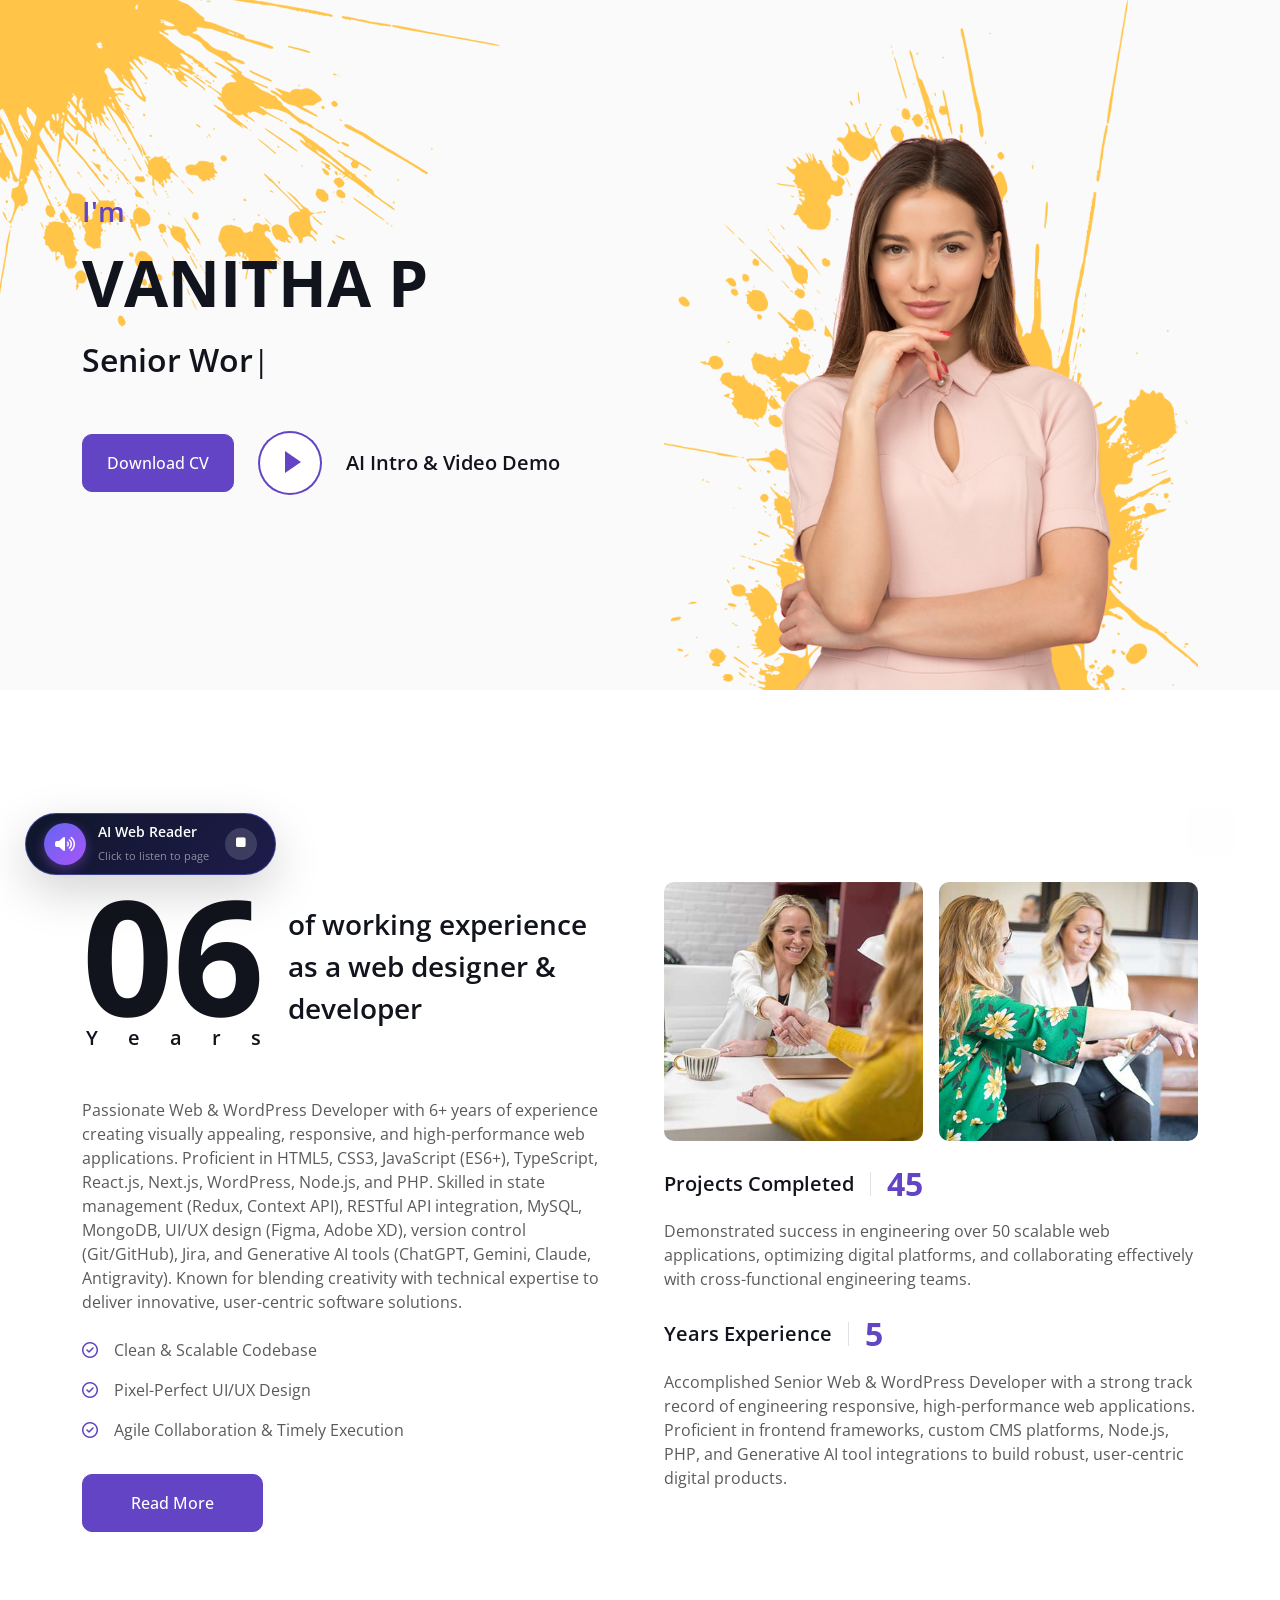
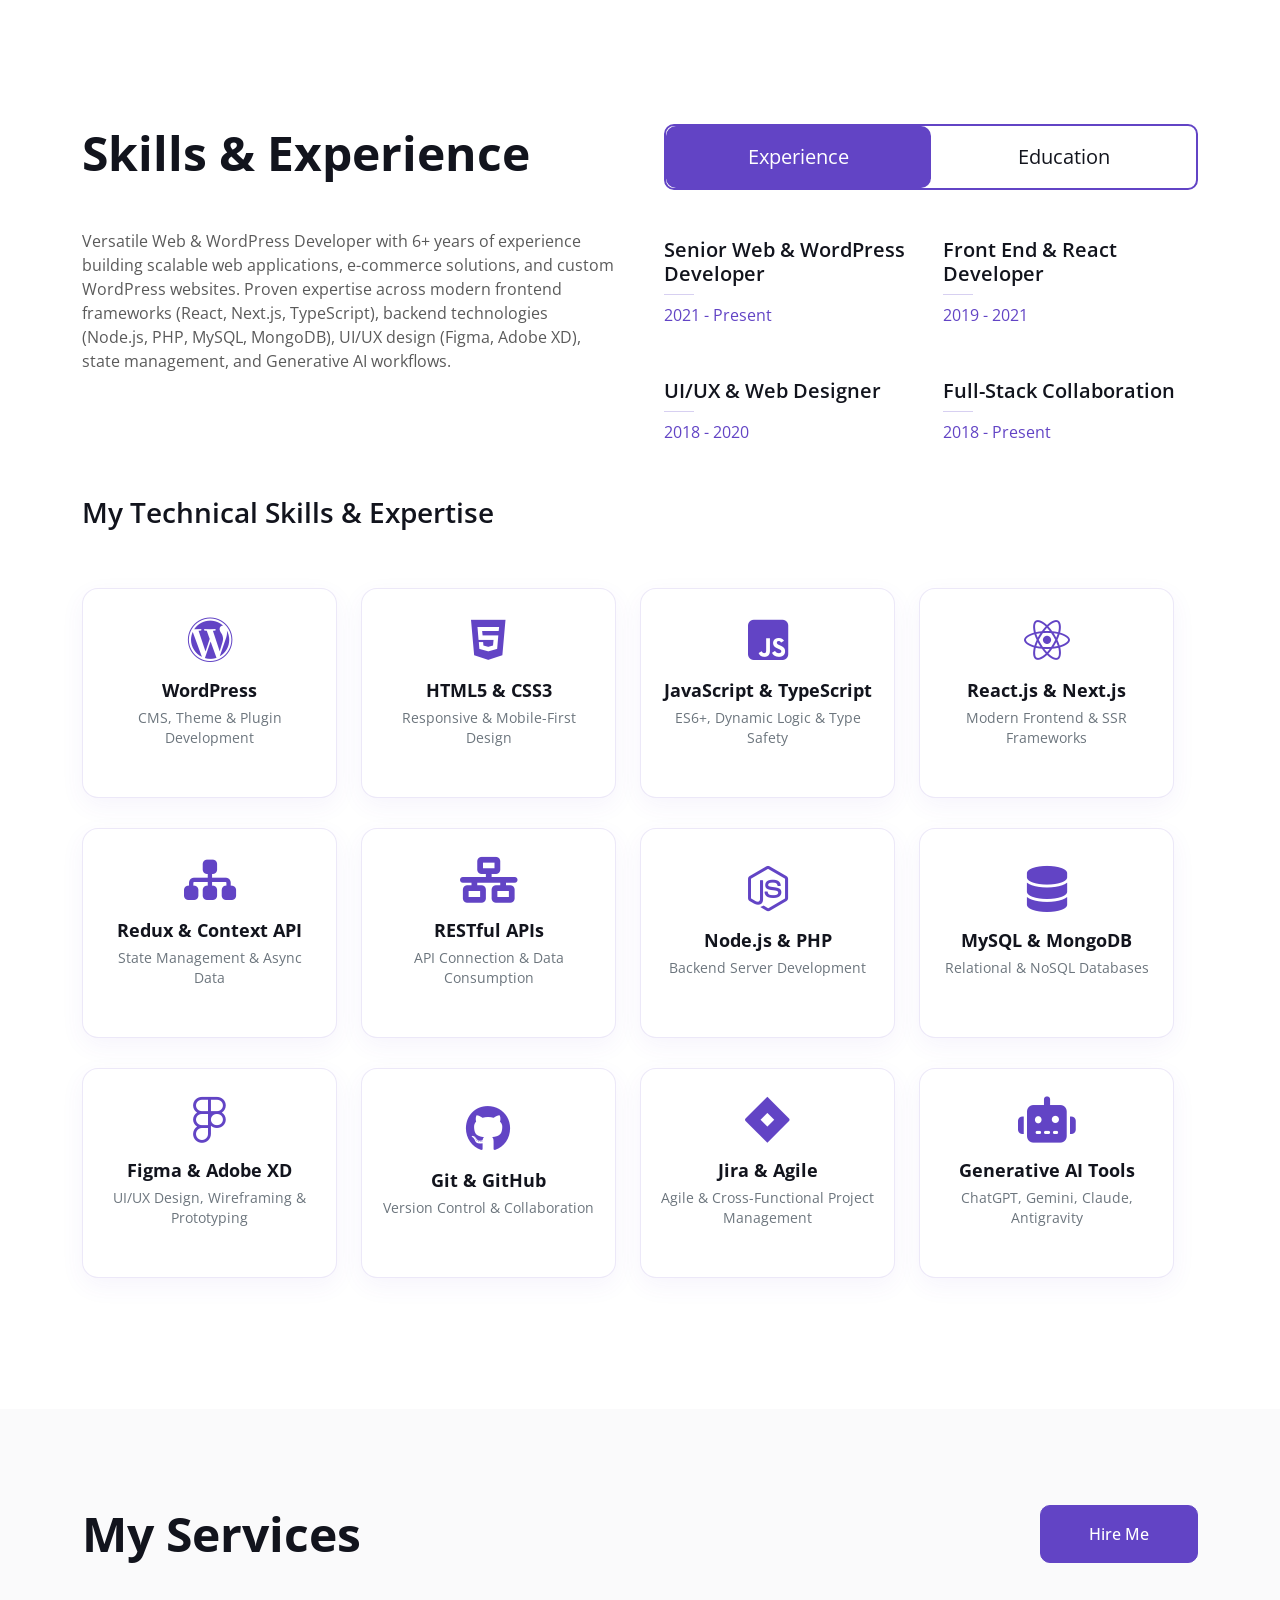
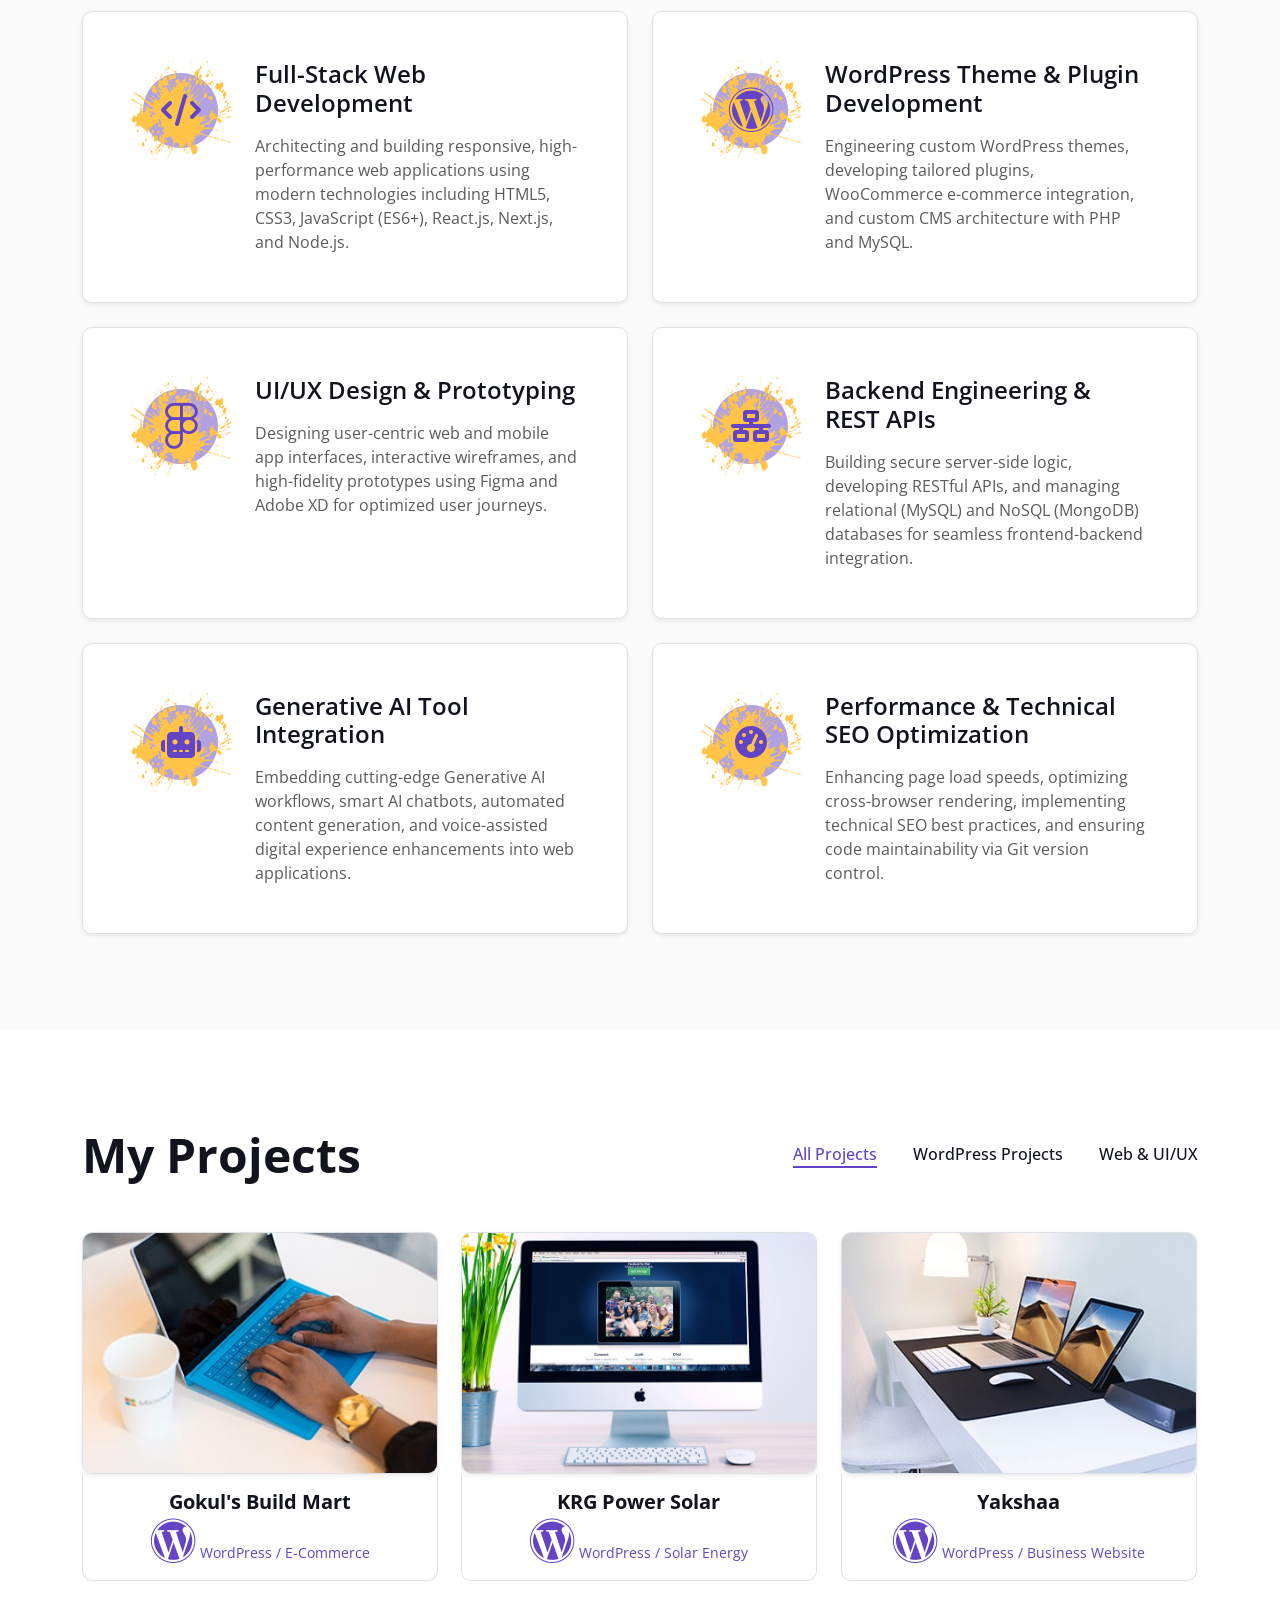
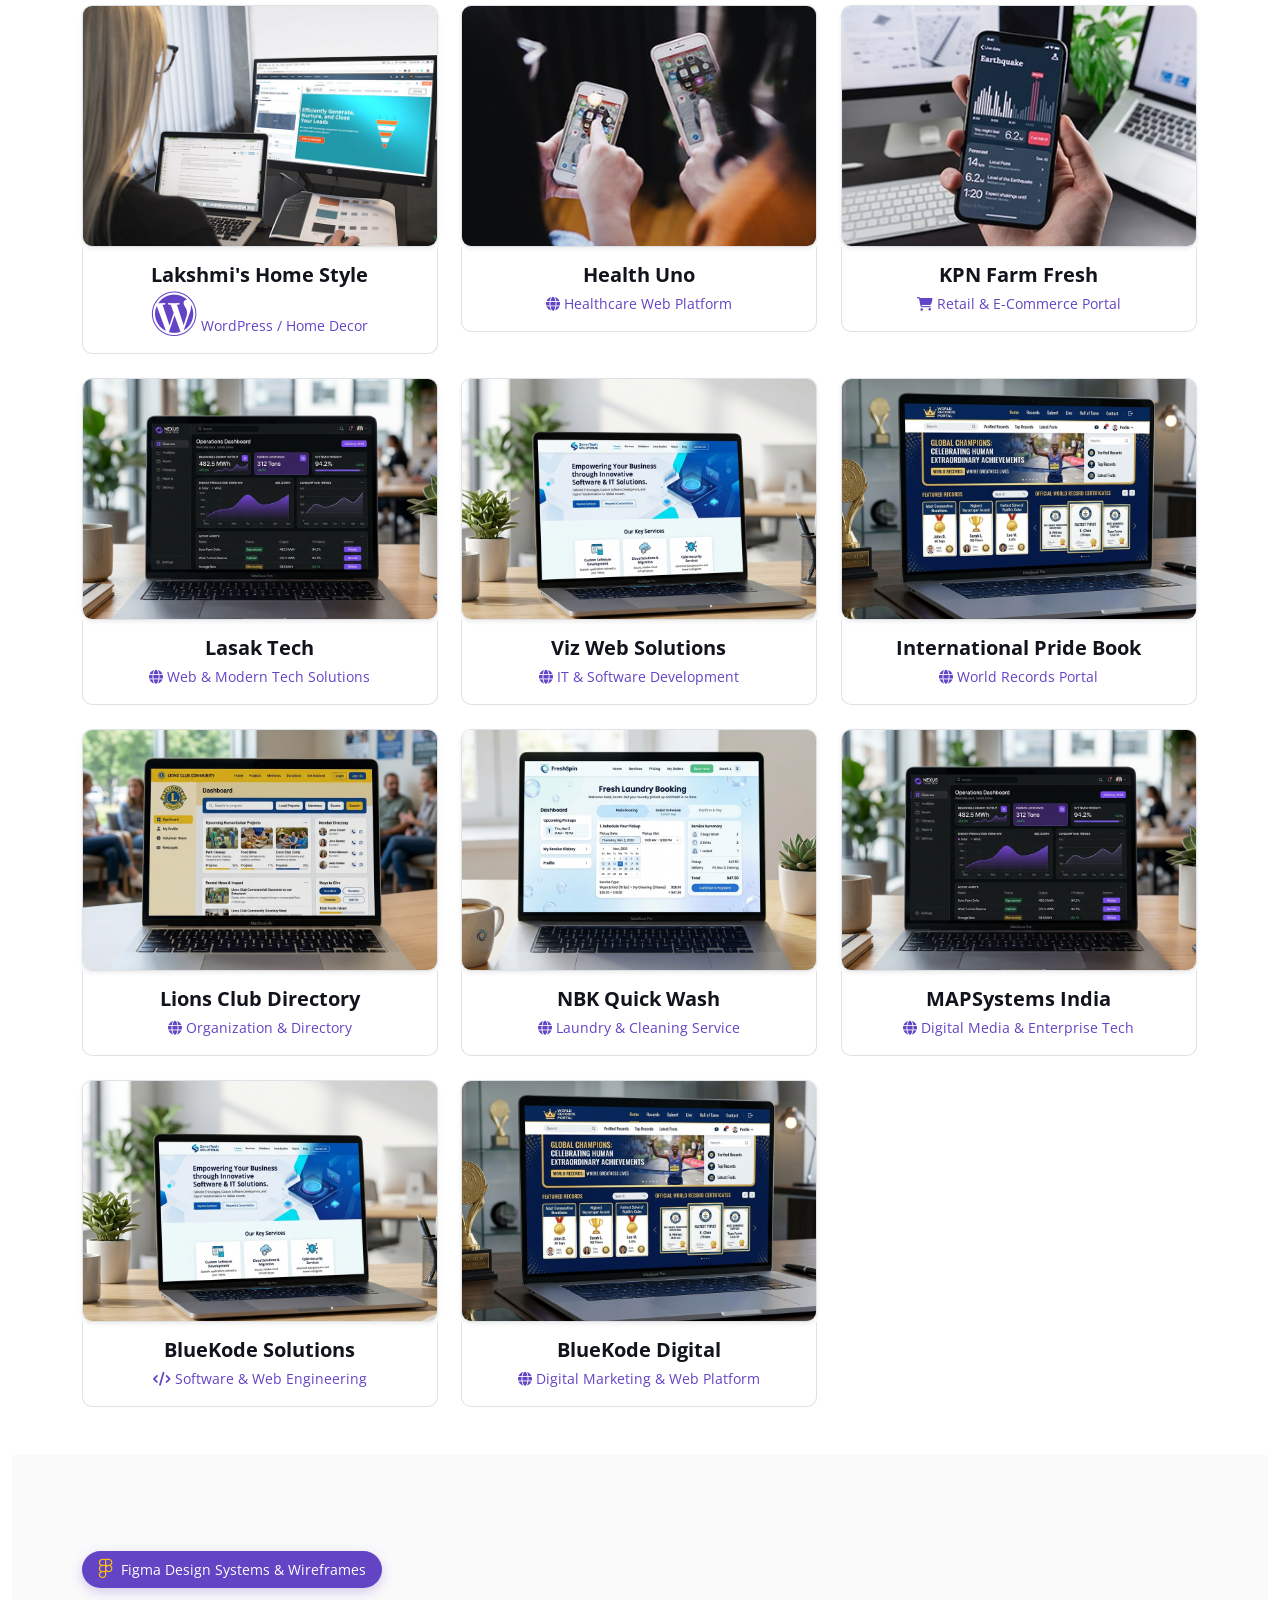
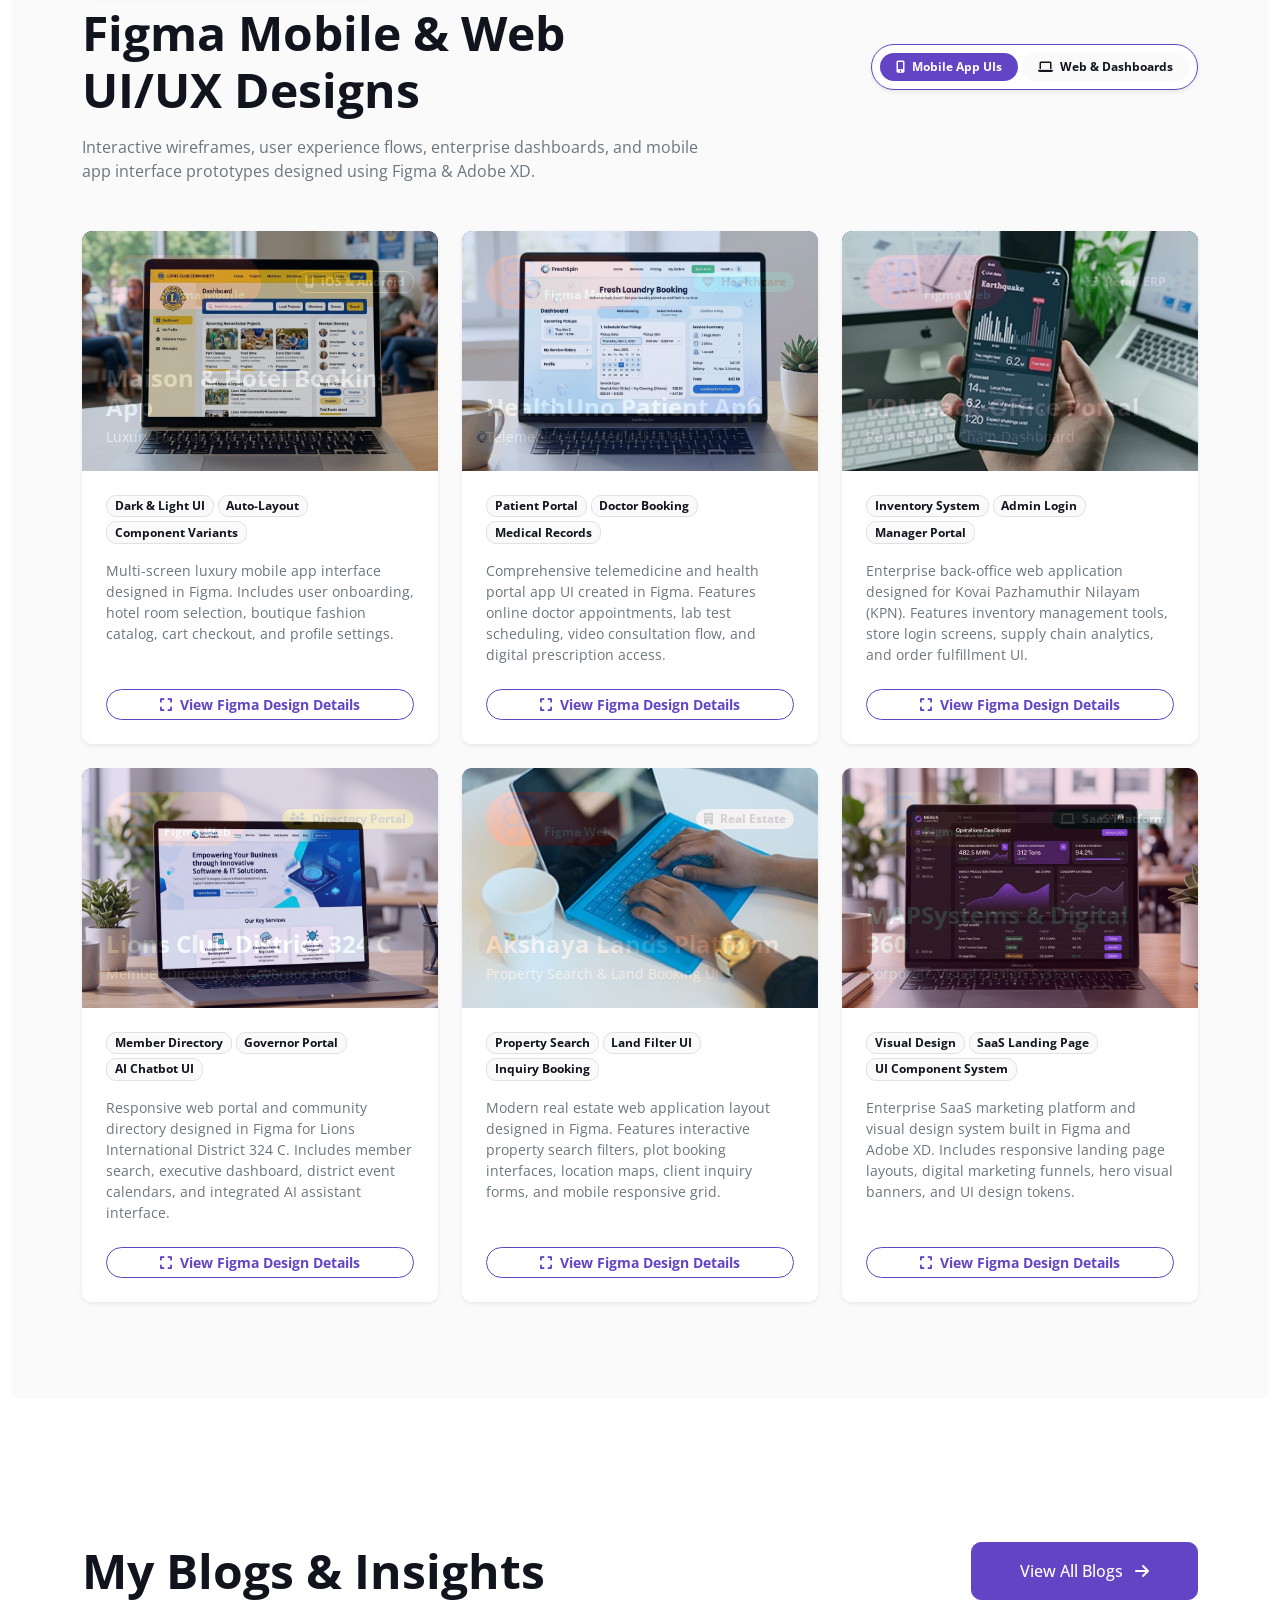
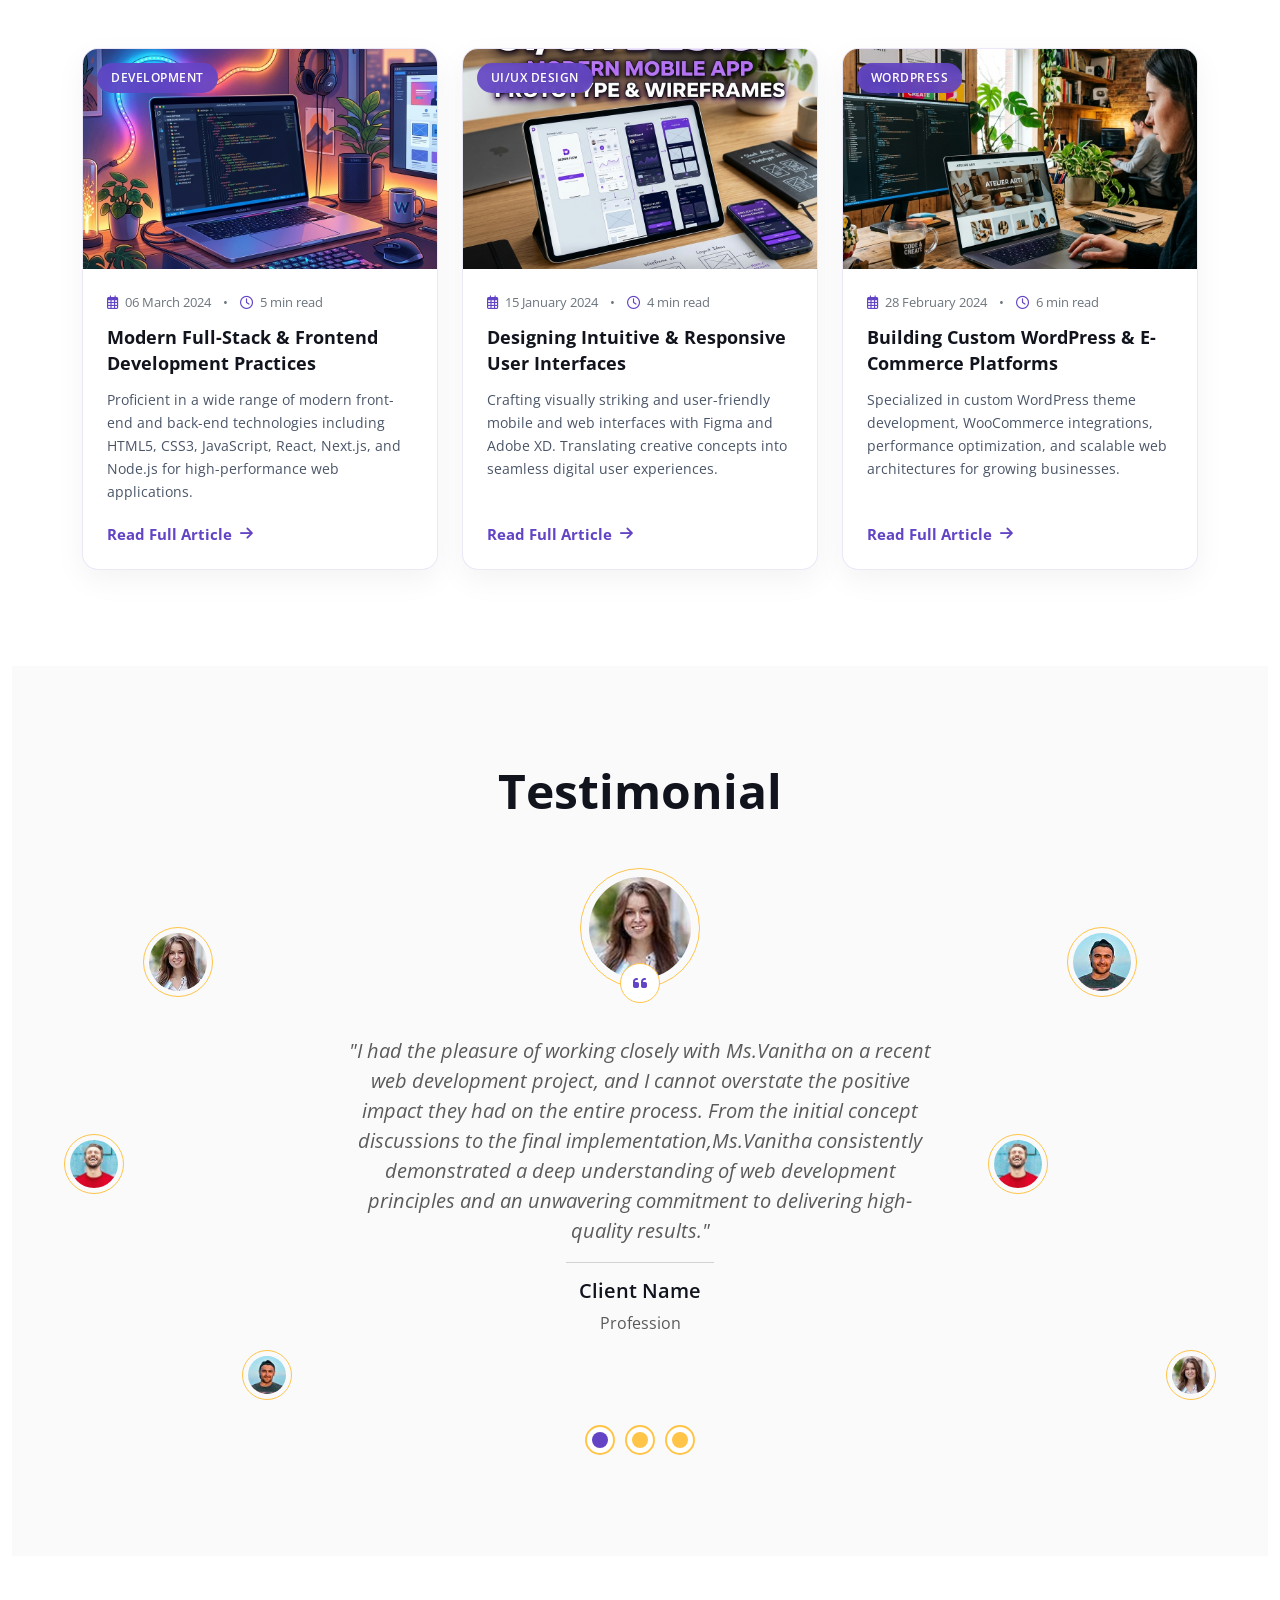
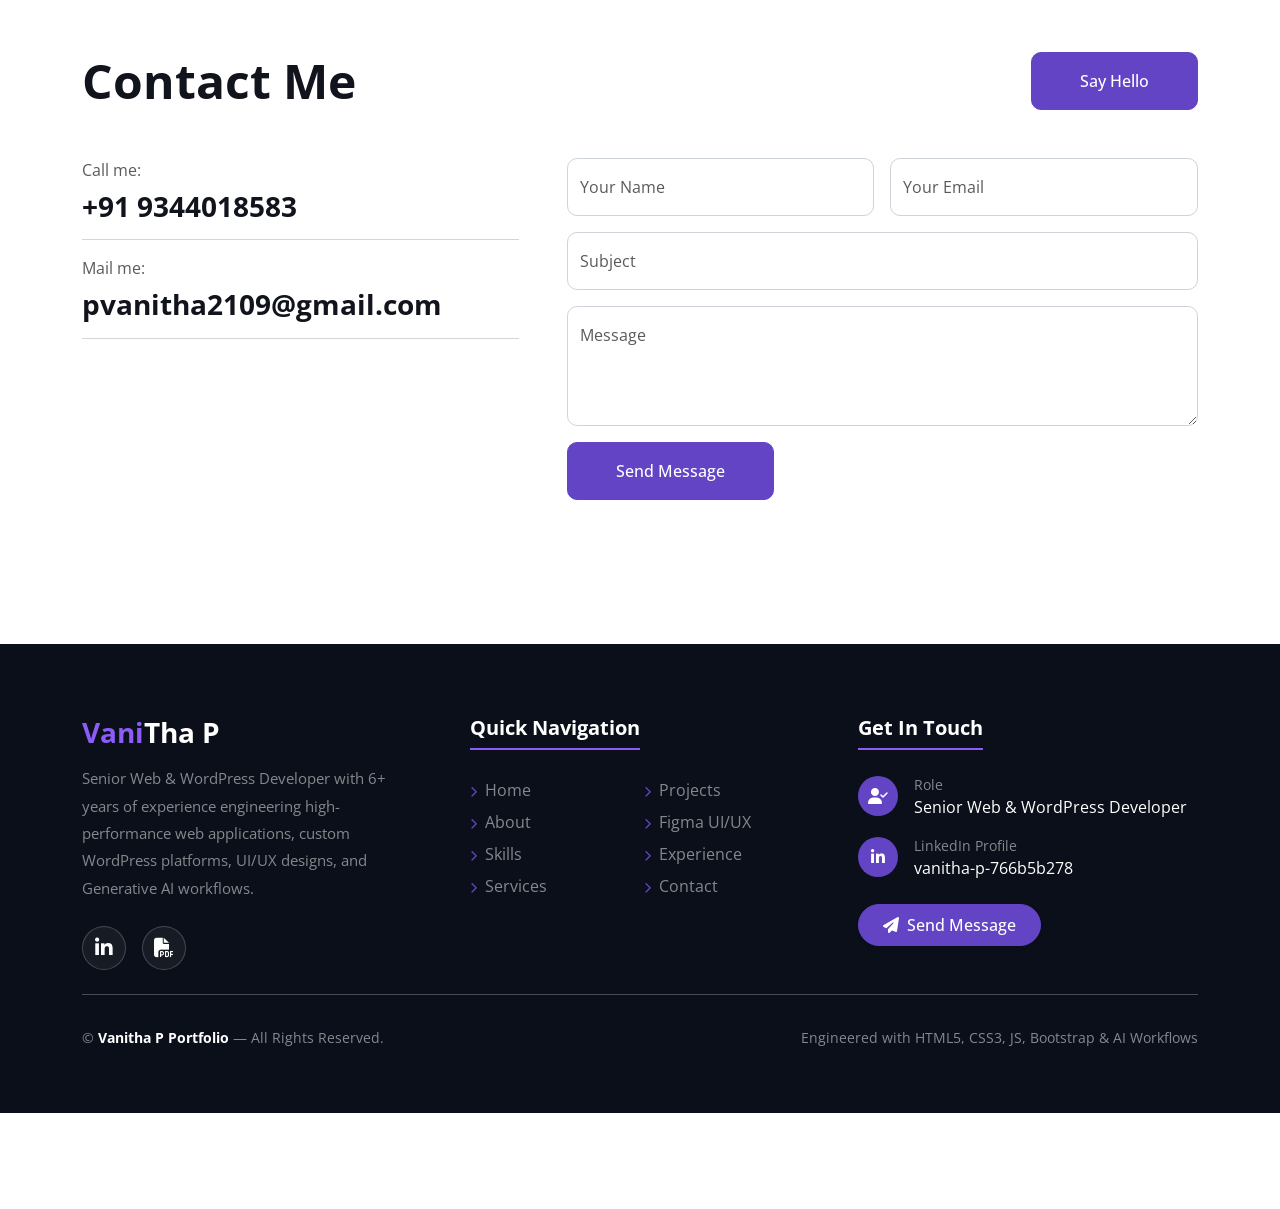
==== commit ad54a824: "Fix 100vw full-width footer layout, remove global d-flex margin override, and eliminate bottom spaci" ====
--- a/index.html
+++ b/index.html
@@ -1457,7 +1457,7 @@
 
 
     <!-- Footer Start -->
-    <footer class="w-100 text-white py-5 mt-5" style="background: #0b0f19 !important; width: 100% !important; margin: 0 !important; padding-left: 0 !important; padding-right: 0 !important; border-top: 1px solid rgba(255,255,255,0.1);">
+    <footer class="site-footer bg-dark text-white pt-5 pb-4 mt-5">
         <div class="container py-4">
             <div class="row g-5">
                 <!-- Column 1: Brand & Profile -->
--- a/css/style.css
+++ b/css/style.css
@@ -144,8 +144,8 @@
 .btn-lg-square {
  text-align: center;
 }
-.d-flex{
-    display: flex;align-items: center;justify-content:center ;margin-bottom: 20px;
+.d-flex {
+    display: flex;
 }
 
 /*** Navbar ***/
@@ -940,5 +940,43 @@
     transition: all 0.4s ease-in-out;
 }
 
-
-  +/* 100% Full Width Edge-To-Edge Footer */
+html, body {
+    overflow-x: hidden !important;
+    margin: 0 !important;
+    padding: 0 !important;
+}
+
+footer.site-footer {
+    width: 100vw !important;
+    position: relative !important;
+    left: 50% !important;
+    right: 50% !important;
+    margin-left: -50vw !important;
+    margin-right: -50vw !important;
+    margin-bottom: 0 !important;
+    padding-bottom: 2rem !important;
+    background: #0b0f19 !important;
+}
+
+.social-circle-btn {
+    width: 44px;
+    height: 44px;
+    border-radius: 50%;
+    background: rgba(255, 255, 255, 0.08);
+    border: 1px solid rgba(255, 255, 255, 0.2);
+    display: inline-flex;
+    align-items: center;
+    justify-content: center;
+    transition: all 0.3s ease;
+}
+
+.social-circle-btn:hover {
+    background: #6244C5;
+    border-color: #6244C5;
+    transform: translateY(-3px);
+}
+
+.hover-purple:hover {
+    color: #a855f7 !important;
+}
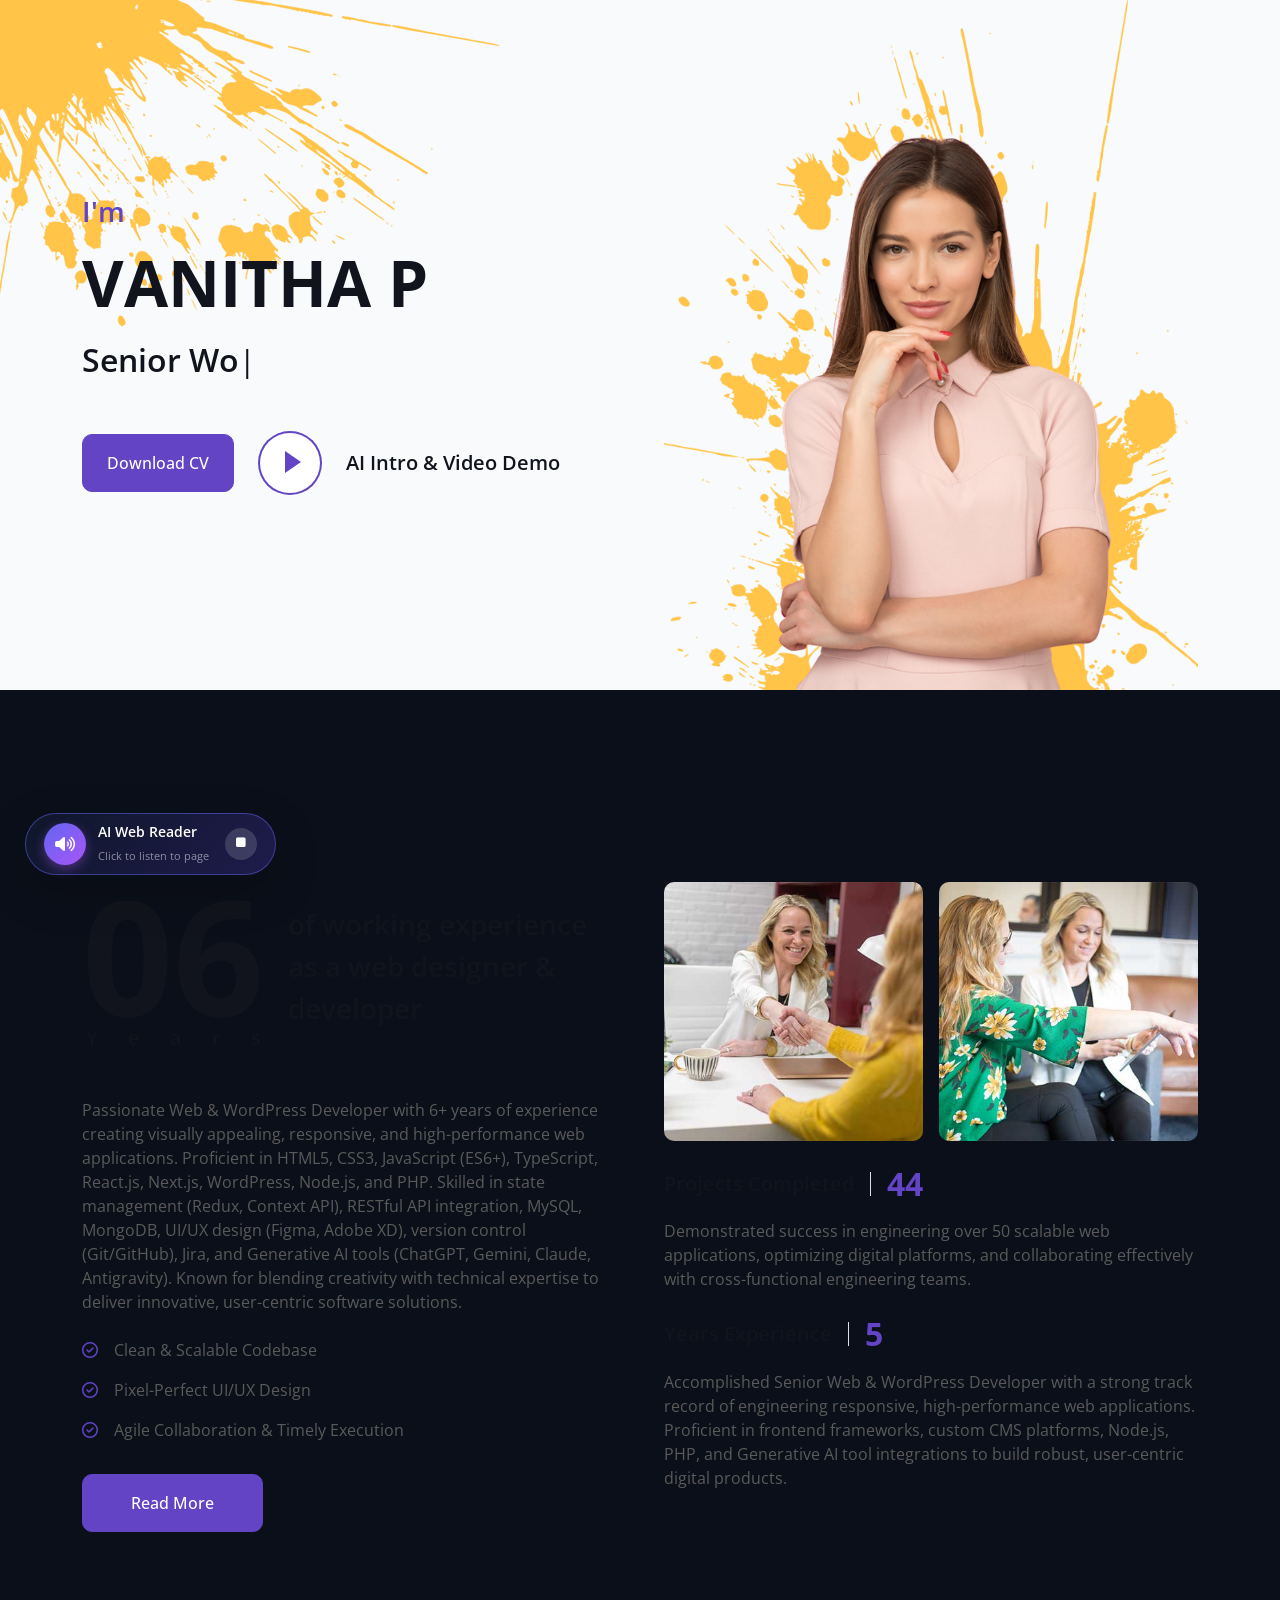
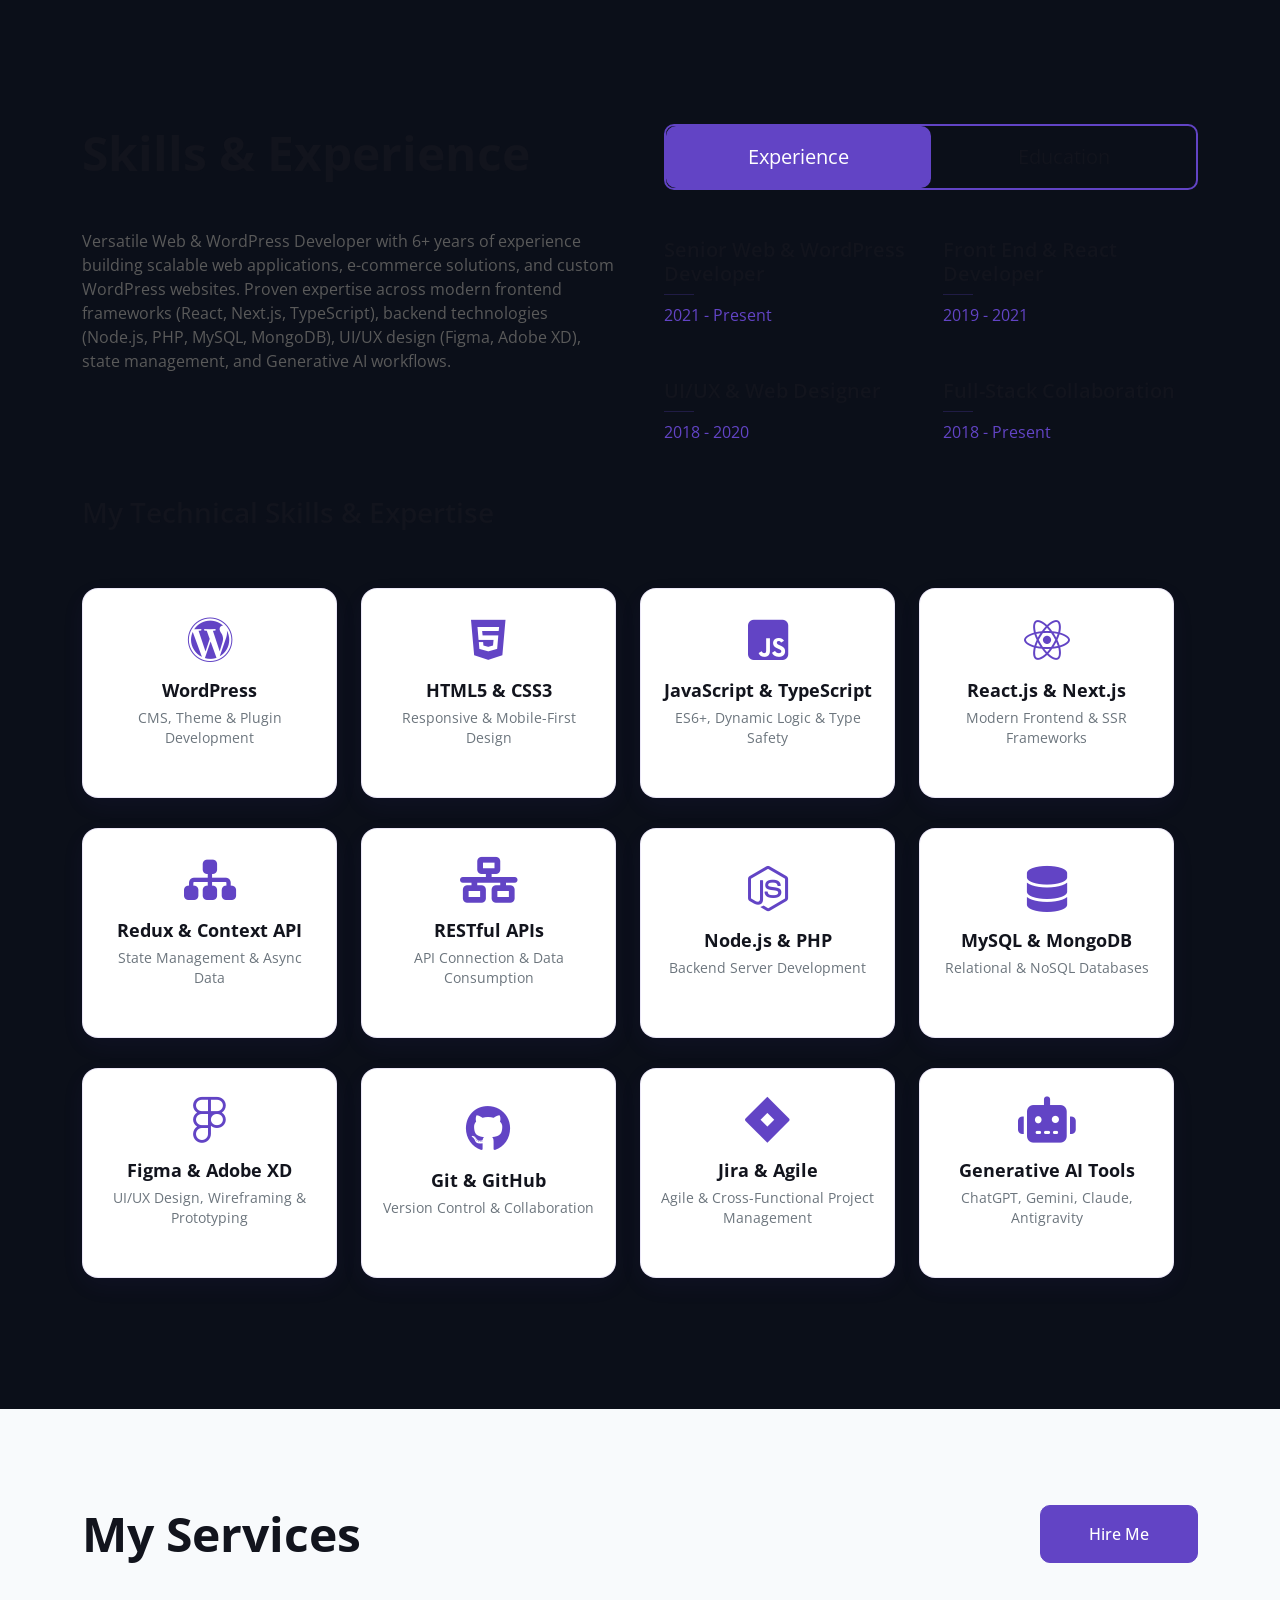
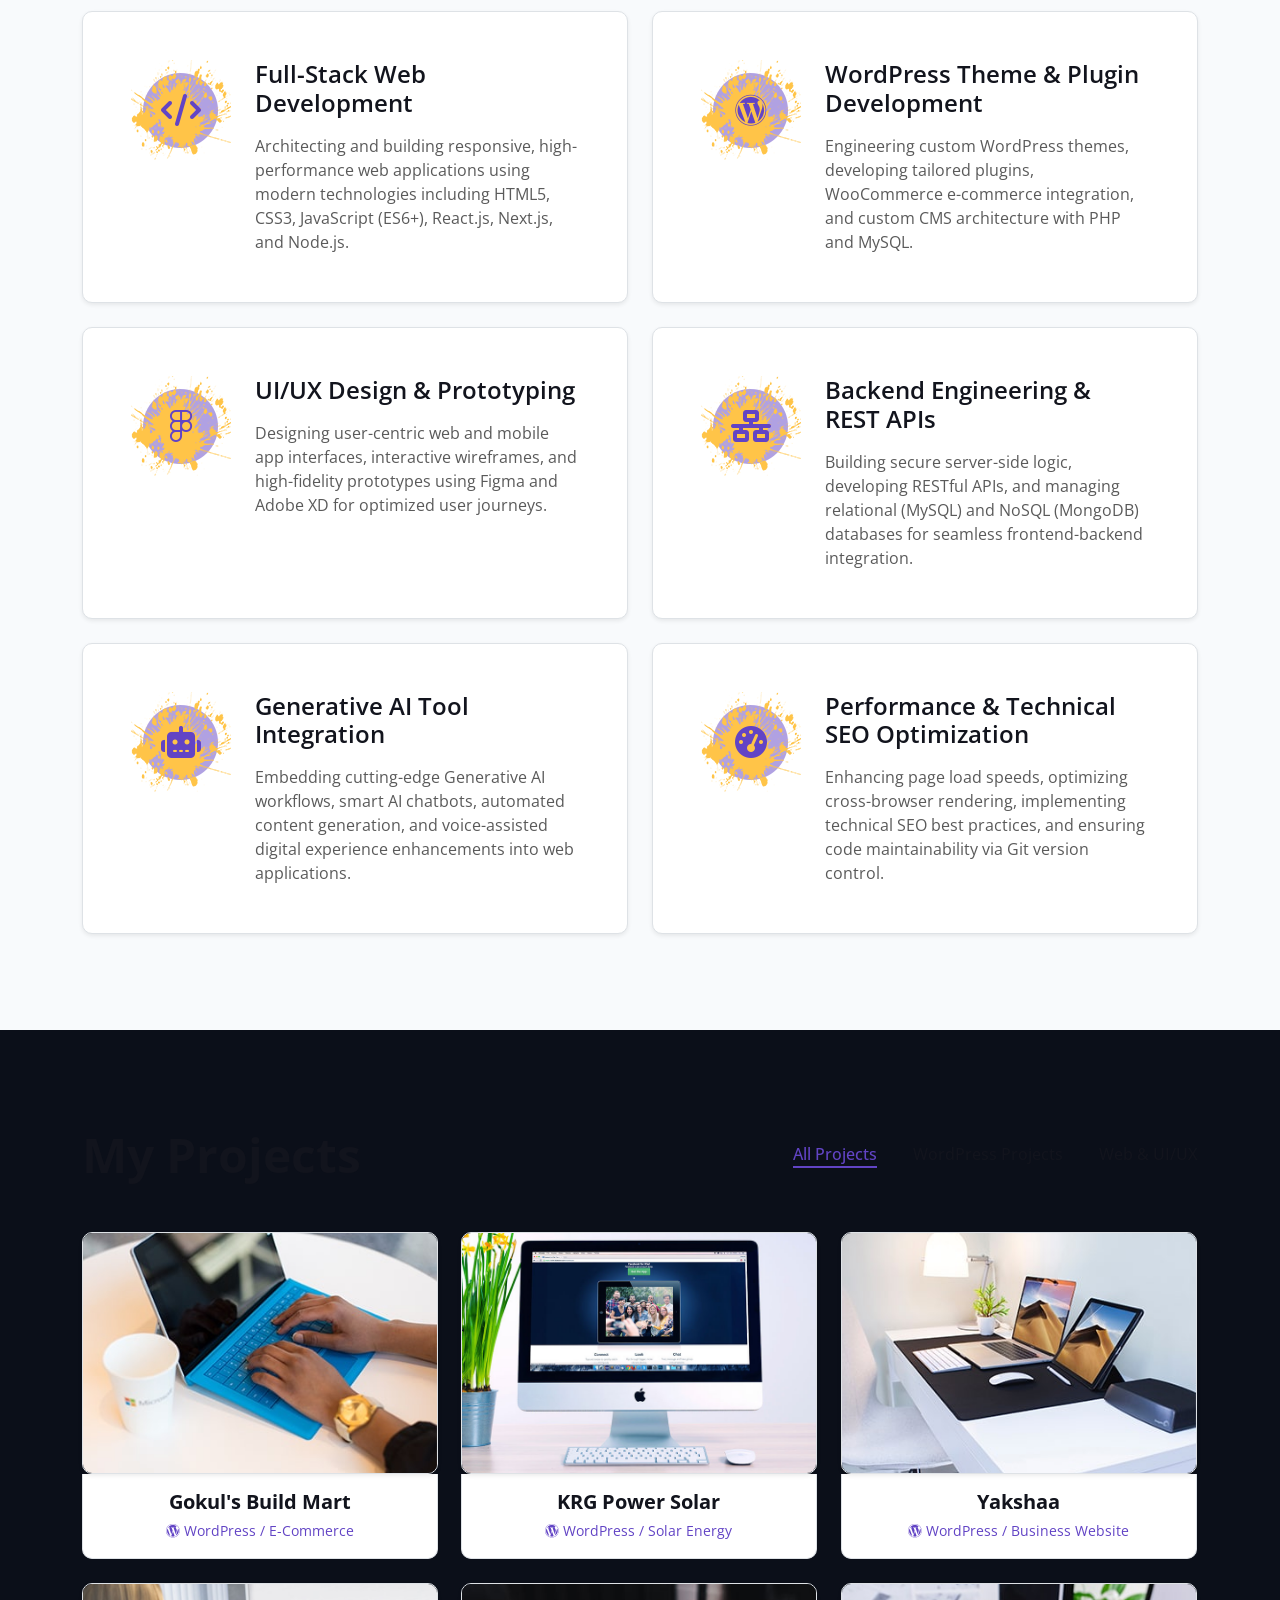
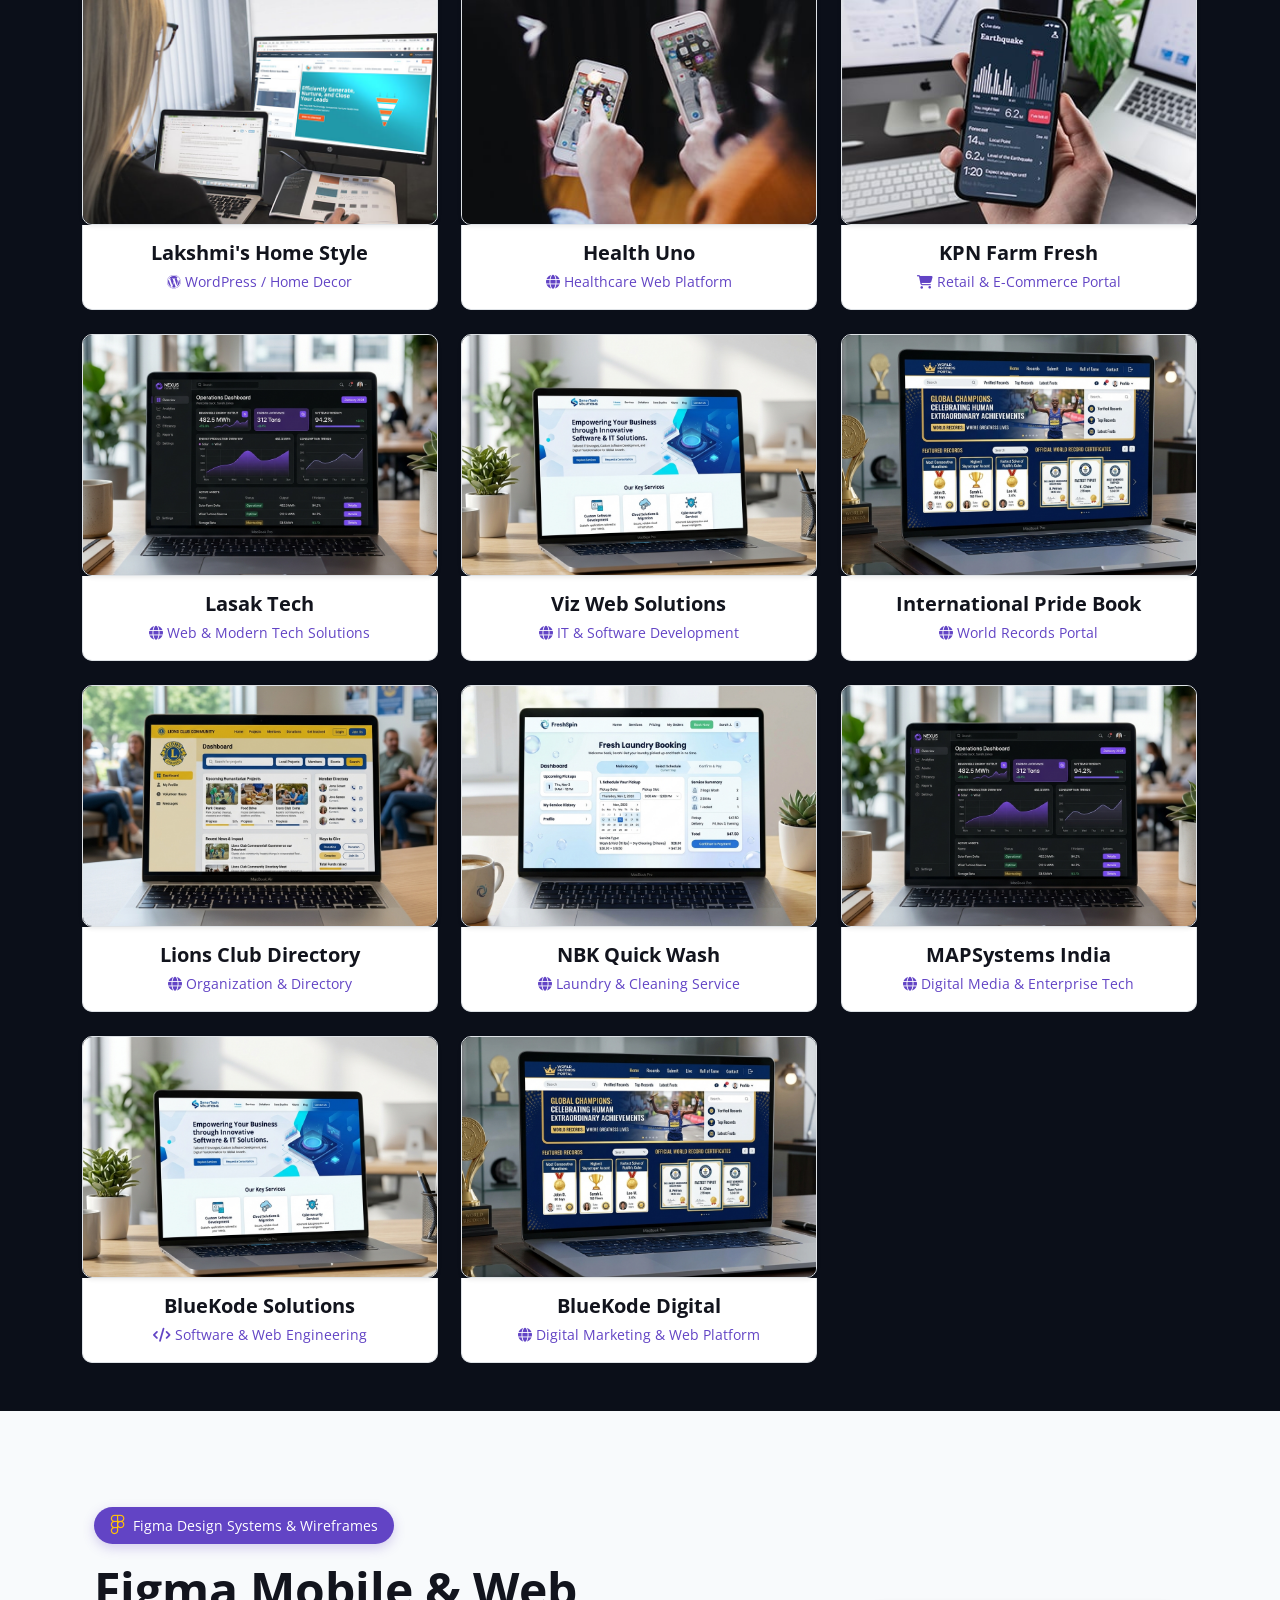
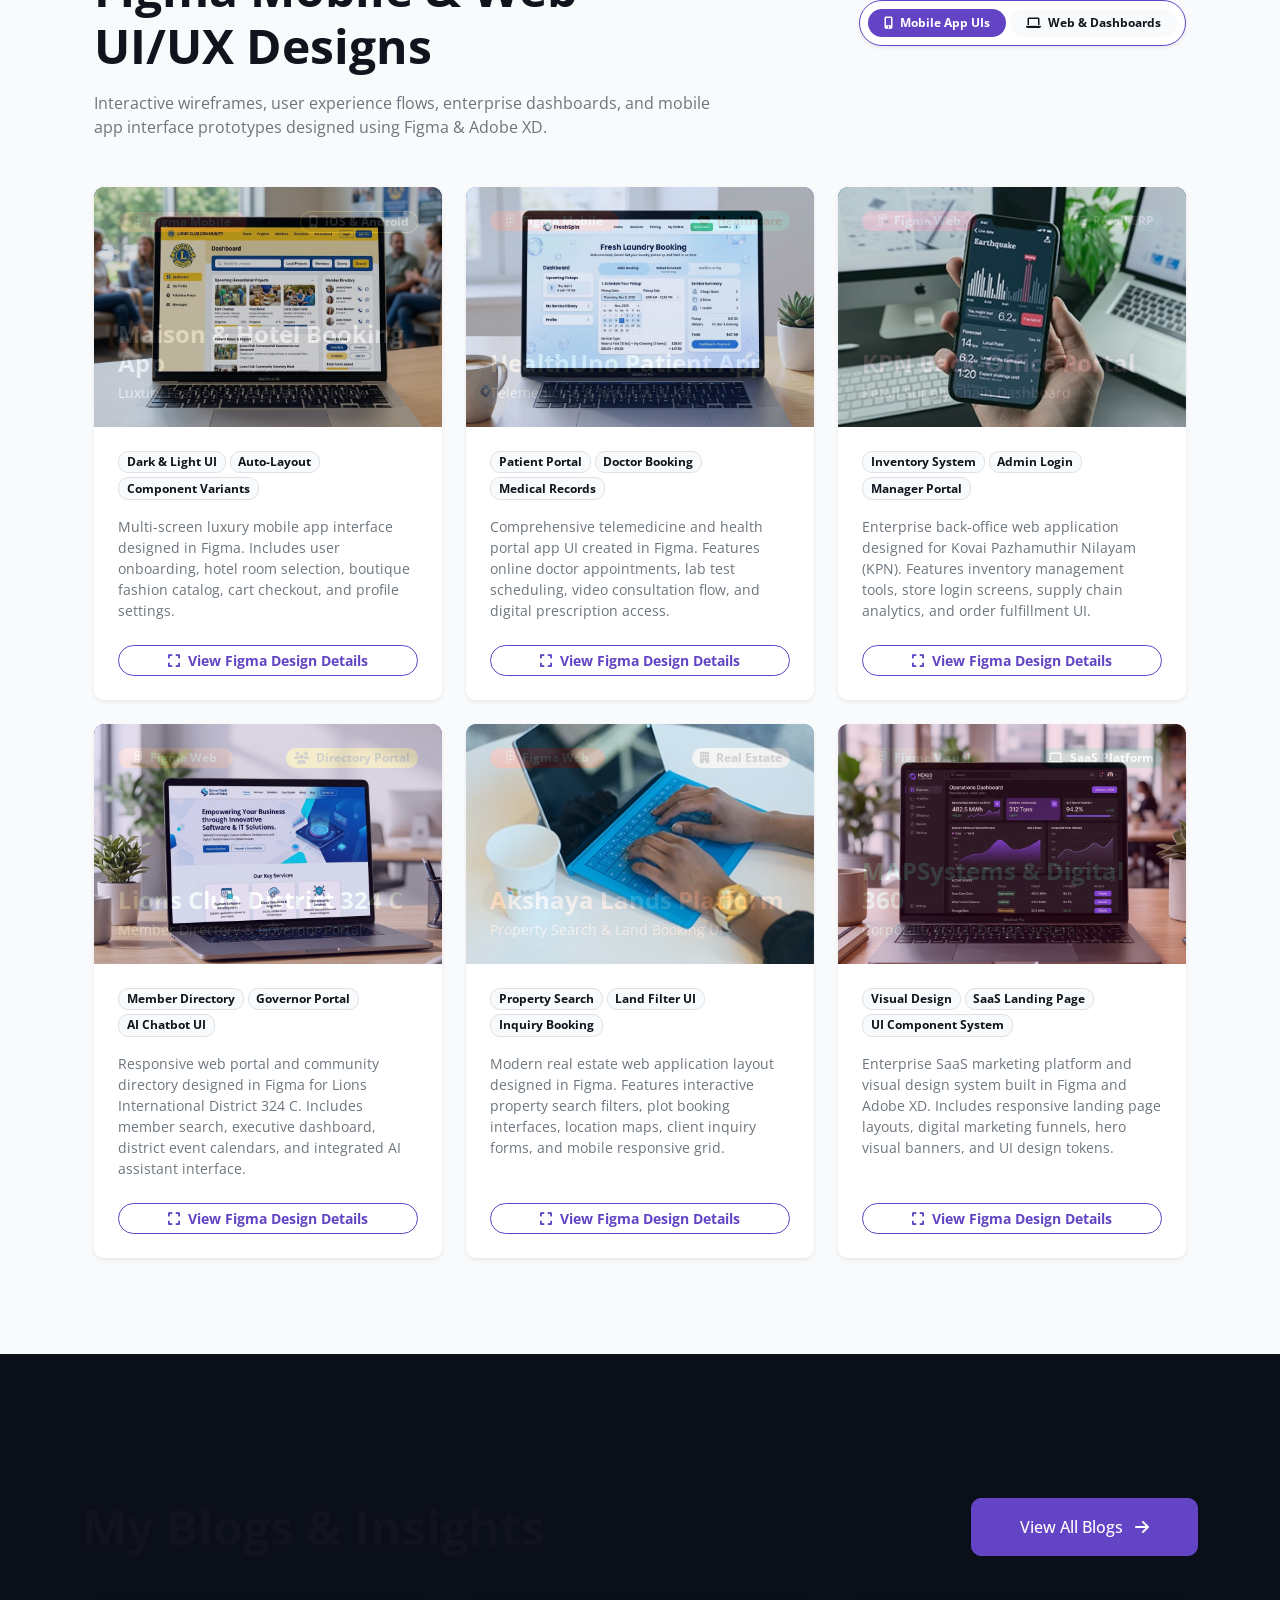
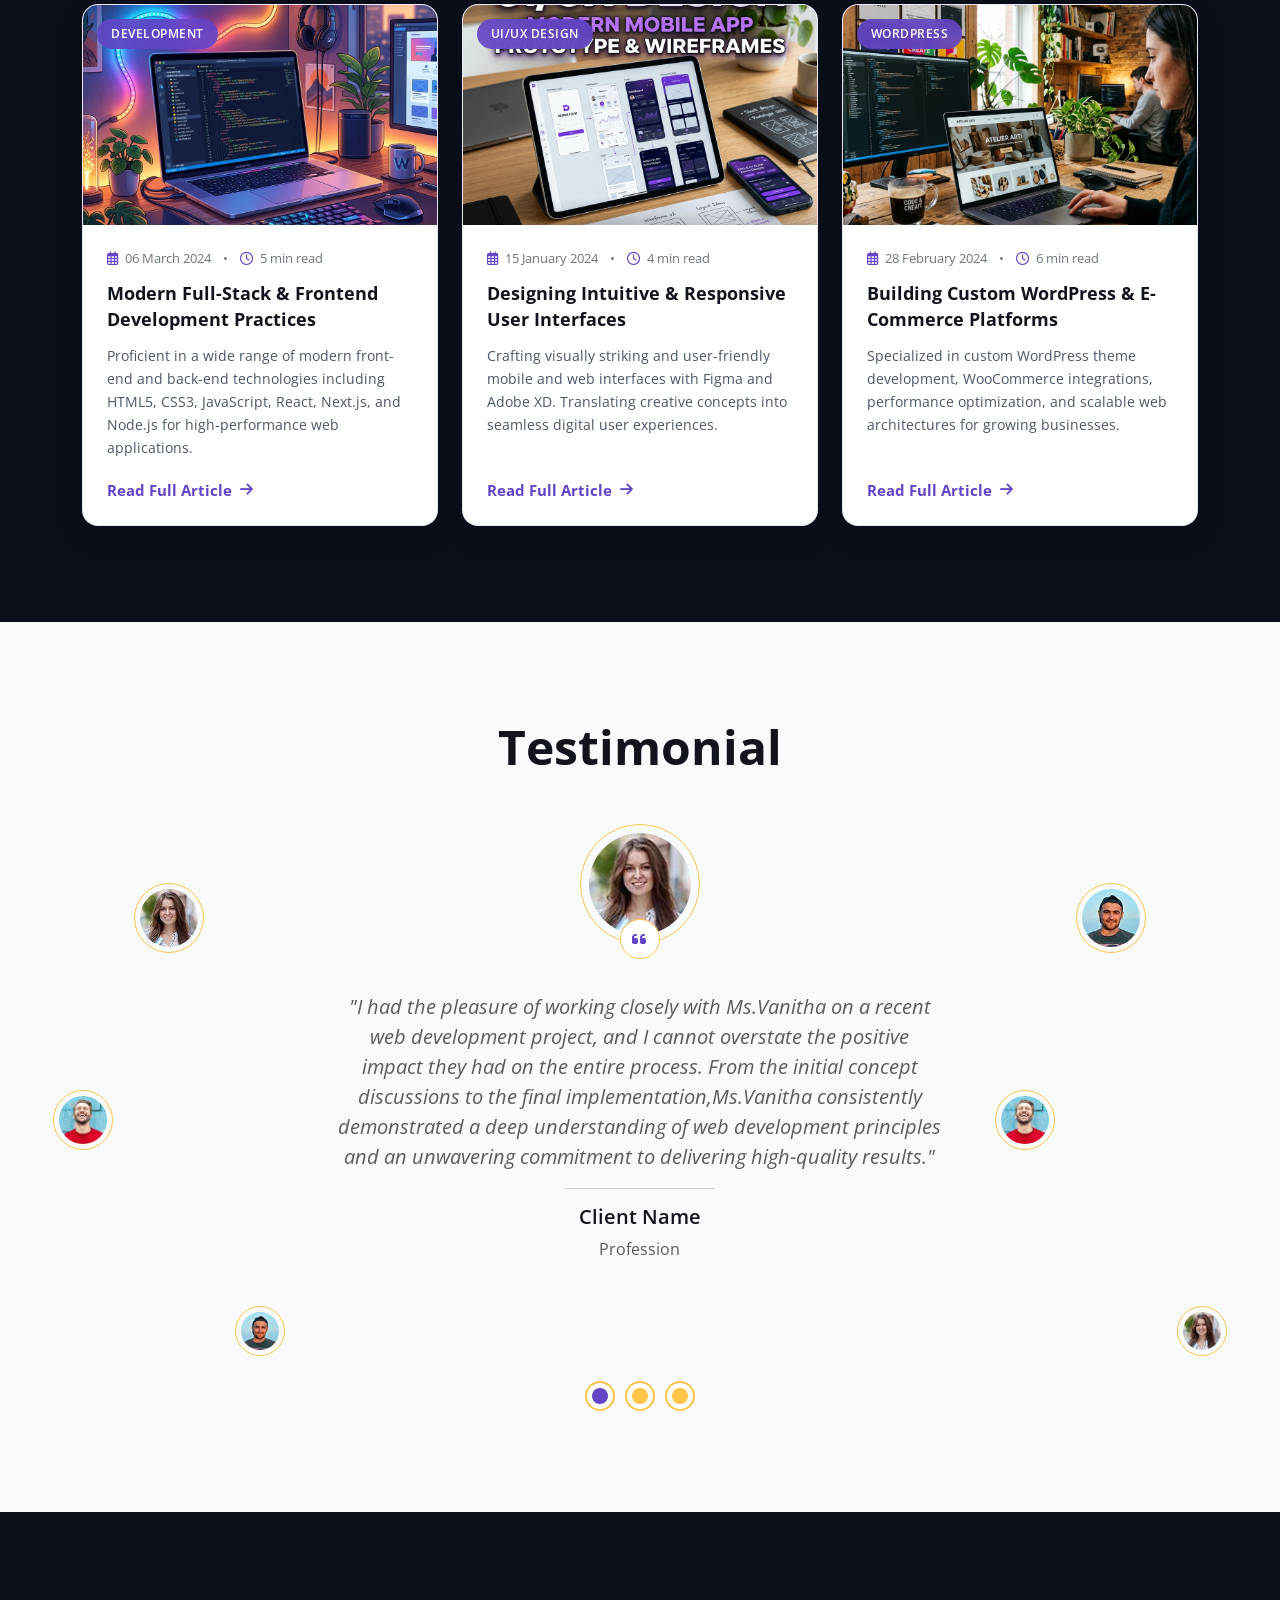
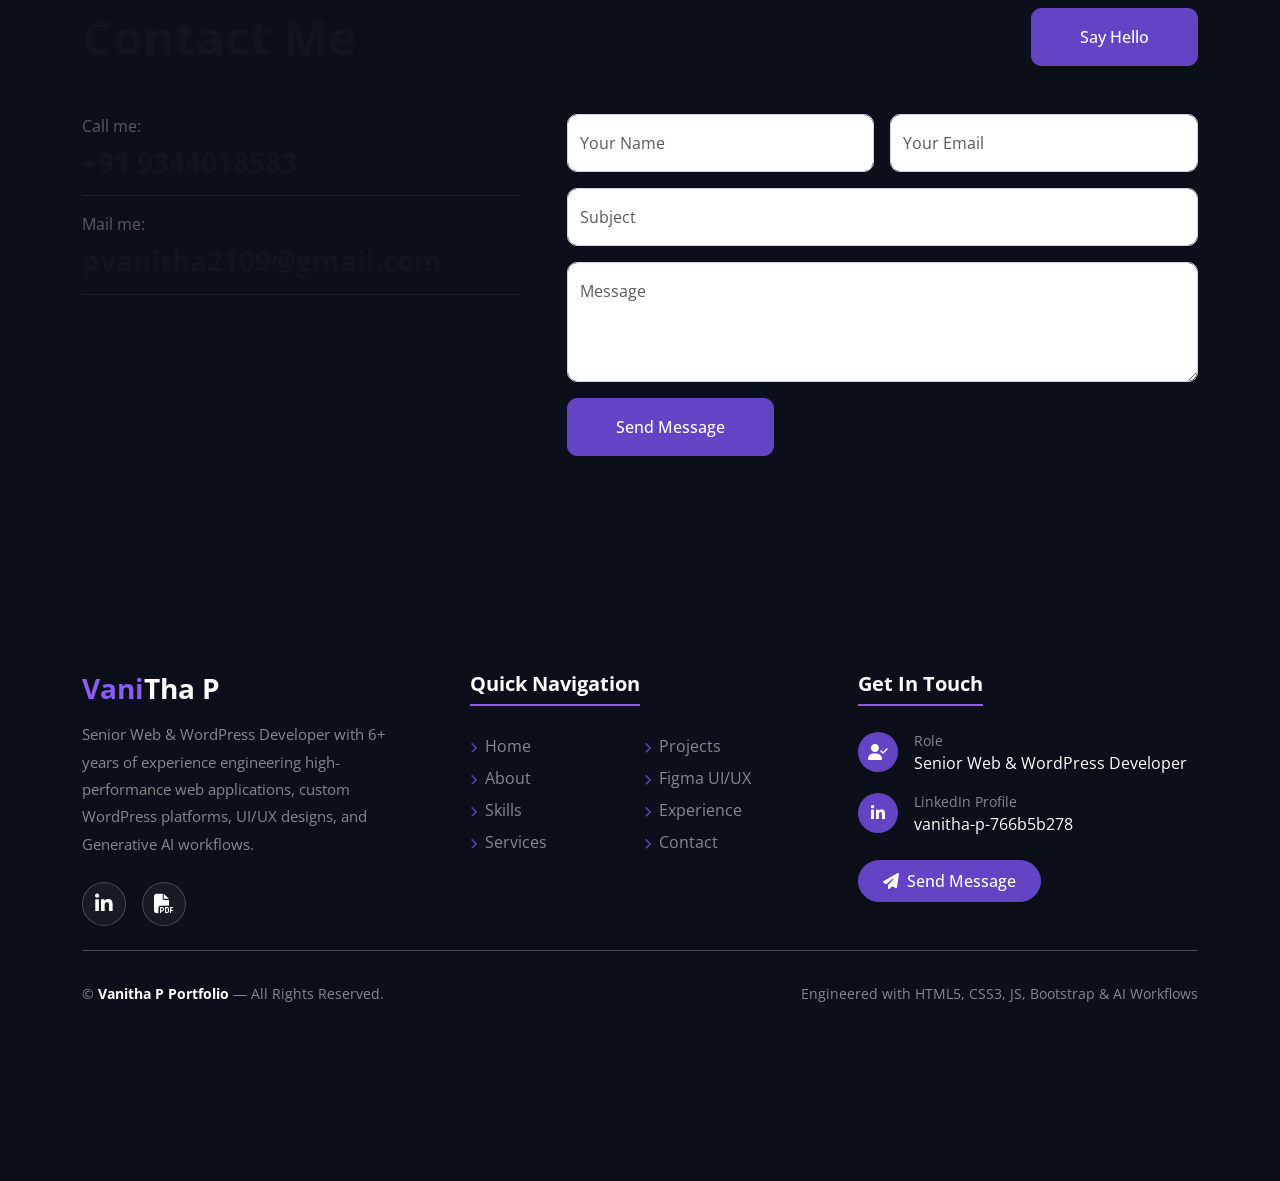
==== commit e67a1fef: "Fix full-width section styling, navbar layout, consistent 3-column footer across all pages, and remo" ====
--- a/index.html
+++ b/index.html
@@ -46,7 +46,7 @@
     <!-- Navbar Start -->
     <nav class="navbar navbar-expand-lg bg-white navbar-light fixed-top shadow py-lg-0 px-4 px-lg-5 wow fadeIn" data-wow-delay="0.1s">
         <a href="index.html" class="navbar-brand d-block d-lg-none">
-            <h1 class="text-primary fw-bold m-0">Vanitha</h1>
+            <h2 class="fw-bold m-0" style="color: #6244C5;"><span style="color: #6244C5;">Vani</span><span style="color: #12141D;">Tha</span></h2>
         </a>
         <button type="button" class="navbar-toggler" data-bs-toggle="collapse" data-bs-target="#navbarCollapse">
             <span class="navbar-toggler-icon"></span>
@@ -58,13 +58,13 @@
                 <a href="#skill" class="nav-item nav-link">Skills</a>
                 <a href="#service" class="nav-item nav-link">Services</a>
             </div>
-            <a href="index.html" class="navbar-brand bg-secondary py-3 px-4 mx-3 d-none d-lg-block">
-                <h1 class="text-primary fw-bold m-0">VaniTha</h1>
+            <a href="index.html" class="navbar-brand py-3 px-3 mx-2 d-none d-lg-block text-decoration-none">
+                <h2 class="fw-bold m-0" style="font-size: 26px;"><span style="color: #6244C5;">Vani</span><span style="color: #12141D;">Tha</span></h2>
             </a>
             <div class="navbar-nav me-auto py-0">
                 <a href="Experience.html" class="nav-item nav-link">Experience</a>
                 <a href="#project" class="nav-item nav-link">Projects</a>
-                <a href="#figma-ui-ux" class="nav-item nav-link"><i class="fab fa-figma me-1 text-primary"></i>Figma UI/UX</a>
+                <a href="#figma-ui-ux" class="nav-item nav-link"><i class="fab fa-figma me-1 text-primary" style="font-size: 15px;"></i>Figma UI/UX</a>
                 <a href="#team" class="nav-item nav-link">Blogs</a>
                 <a href="#testimonial" class="nav-item nav-link">Testimonial</a>
                 <a href="#contact" class="nav-item nav-link">Contact</a>
@@ -1008,8 +1008,8 @@
     <!-- Projects End -->
 
     <!-- Figma UI/UX Design Section Start -->
-    <div class="container-fluid bg-light py-6 my-5" id="figma-ui-ux">
-        <div class="container">
+    <div class="container-fluid bg-light py-6 my-5 px-0" id="figma-ui-ux" style="background-color: #f8fafc !important; width: 100%;">
+        <div class="container px-3 px-md-4">
             <div class="row g-5 mb-5 align-items-center wow fadeInUp" data-wow-delay="0.1s">
                 <div class="col-lg-7">
                     <div class="d-inline-flex align-items-center bg-primary text-white px-3 py-2 rounded-pill mb-3 font-weight-bold" style="font-size: 14px; box-shadow: 0 4px 12px rgba(98,68,197,0.25);">
--- a/css/style.css
+++ b/css/style.css
@@ -54,7 +54,10 @@
     word-break: break-word;
 }
 
-.fa-solid, .fas, .fa-brands, .fab {
+.box-part .fa-solid, 
+.box-part .fas, 
+.box-part .fa-brands, 
+.box-part .fab {
     color: #6244C5;
     font-size: 46px;
     transition: transform 0.3s ease;
@@ -940,13 +943,28 @@
     transition: all 0.4s ease-in-out;
 }
 
-/* 100% Full Width Edge-To-Edge Footer */
-html, body {
+/* 100% Full Width Edge-To-Edge Footer & Body Background */
+html {
     overflow-x: hidden !important;
     margin: 0 !important;
     padding: 0 !important;
-}
-
+    background-color: #0b0f19 !important;
+}
+
+body {
+    overflow-x: hidden !important;
+    margin: 0 !important;
+    padding: 0 !important;
+    background-color: #0b0f19 !important;
+    min-height: 100vh !important;
+}
+
+/* White & Light background sections */
+.bg-light {
+    background-color: #f8fafc !important;
+}
+
+/* 100% Full Bleed Edge-To-Edge Footer & Full Width Sections */
 footer.site-footer {
     width: 100vw !important;
     position: relative !important;
@@ -955,8 +973,19 @@
     margin-left: -50vw !important;
     margin-right: -50vw !important;
     margin-bottom: 0 !important;
-    padding-bottom: 2rem !important;
+    padding-bottom: 3rem !important;
     background: #0b0f19 !important;
+    display: block !important;
+}
+
+#figma-ui-ux, #testimonial {
+    width: 100vw !important;
+    position: relative !important;
+    left: 50% !important;
+    right: 50% !important;
+    margin-left: -50vw !important;
+    margin-right: -50vw !important;
+    background-color: #f8fafc !important;
 }
 
 .social-circle-btn {
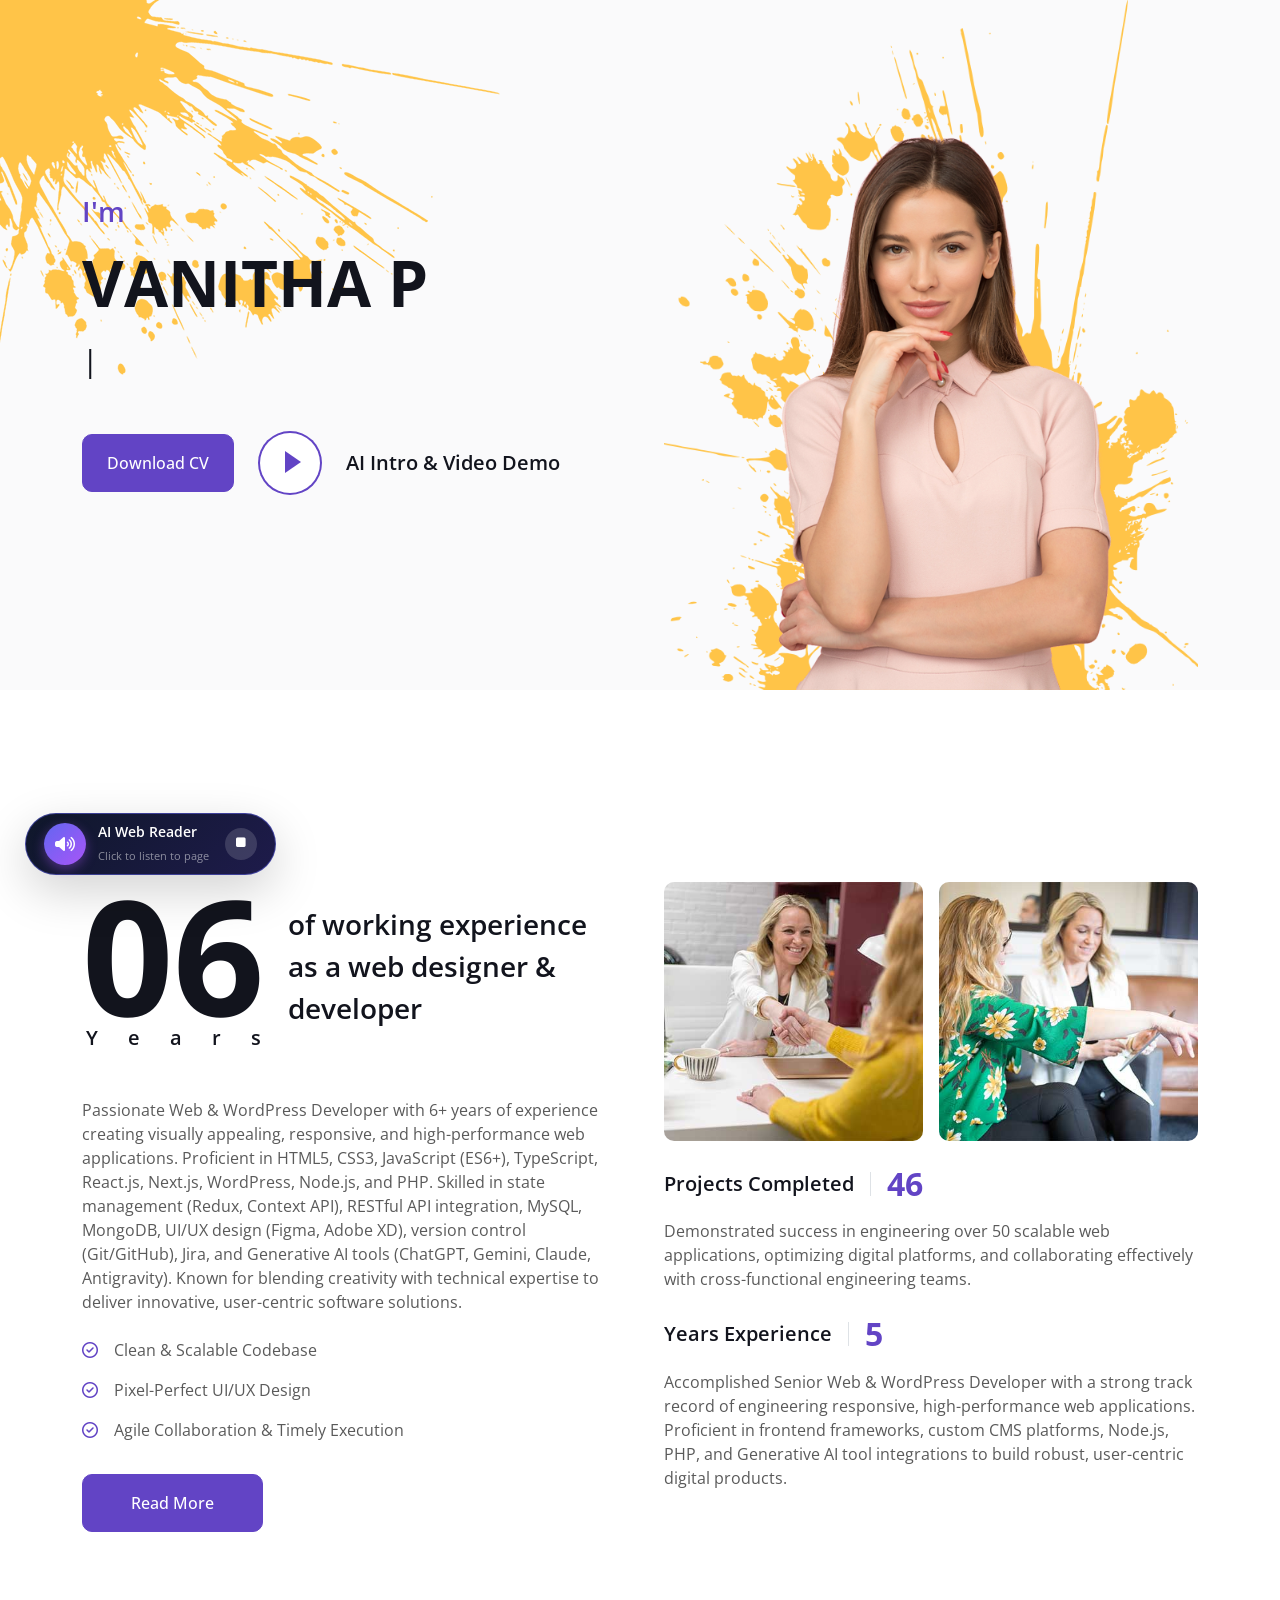
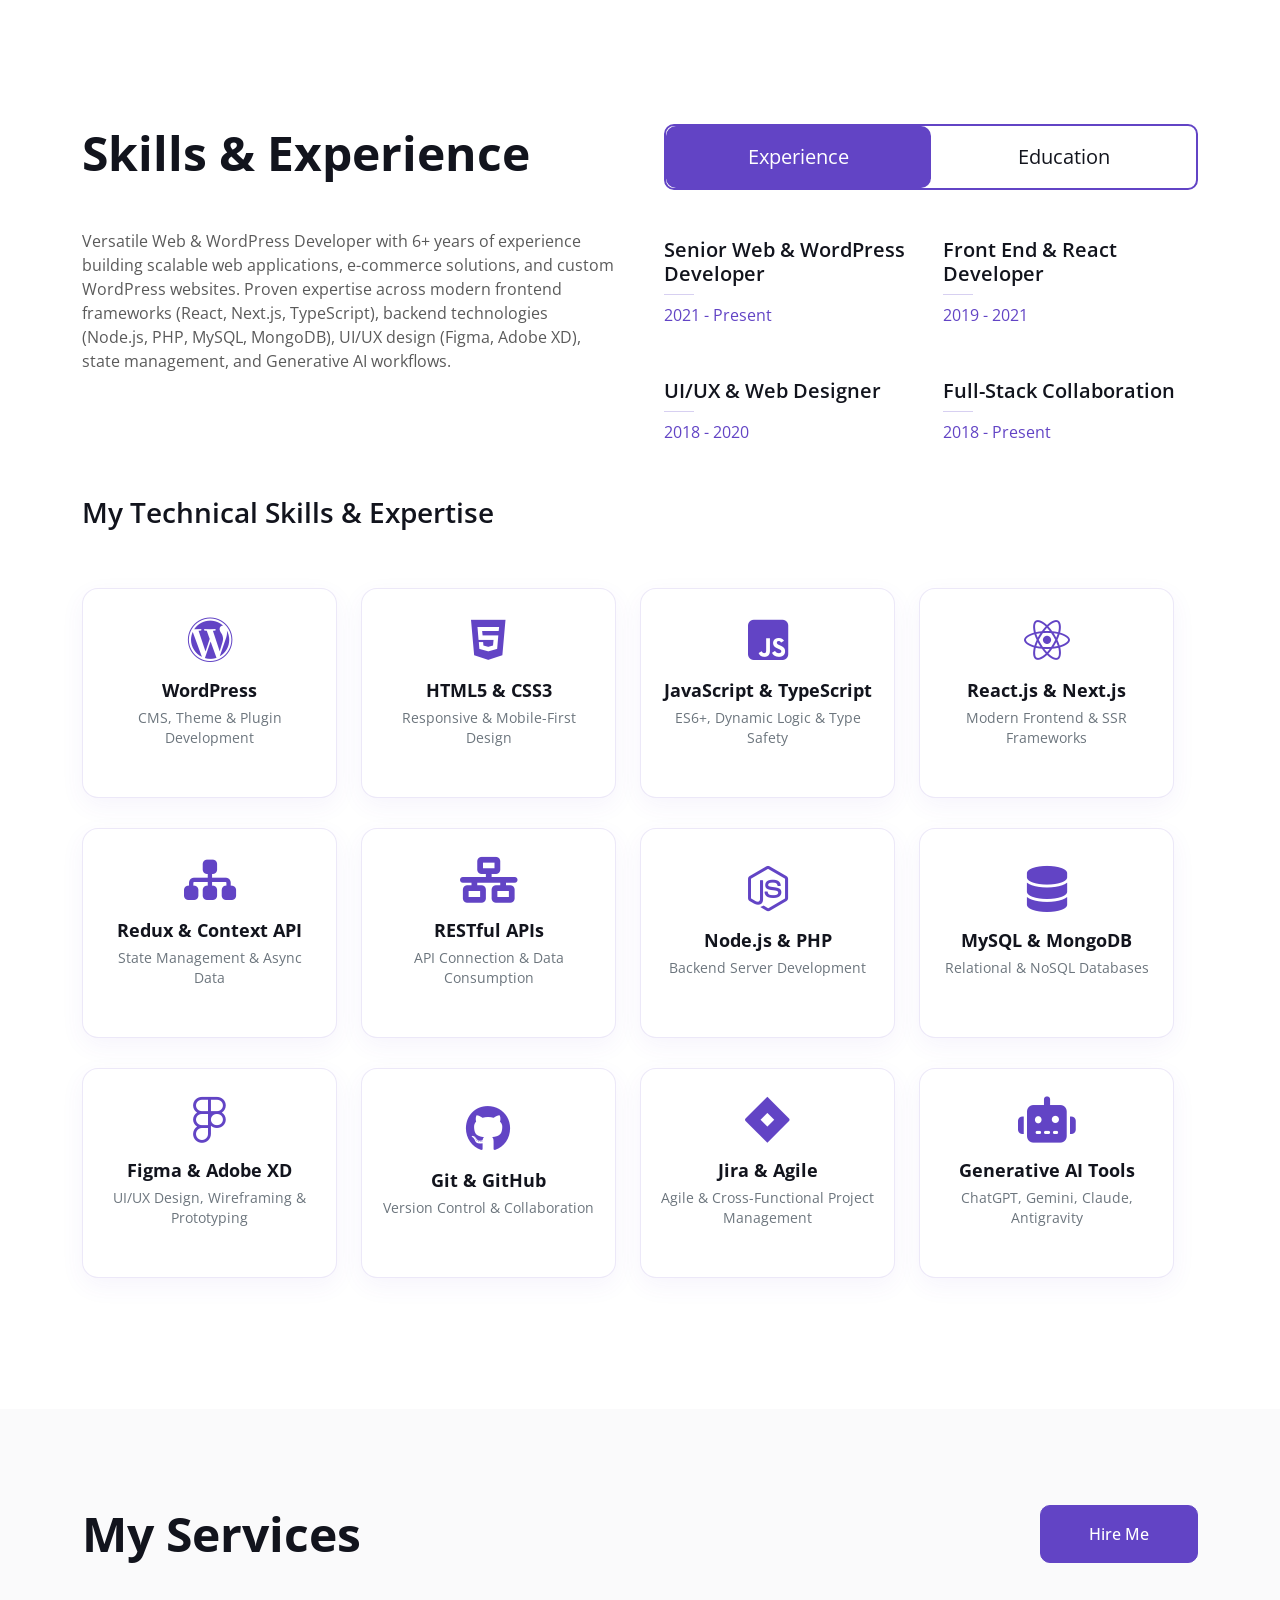
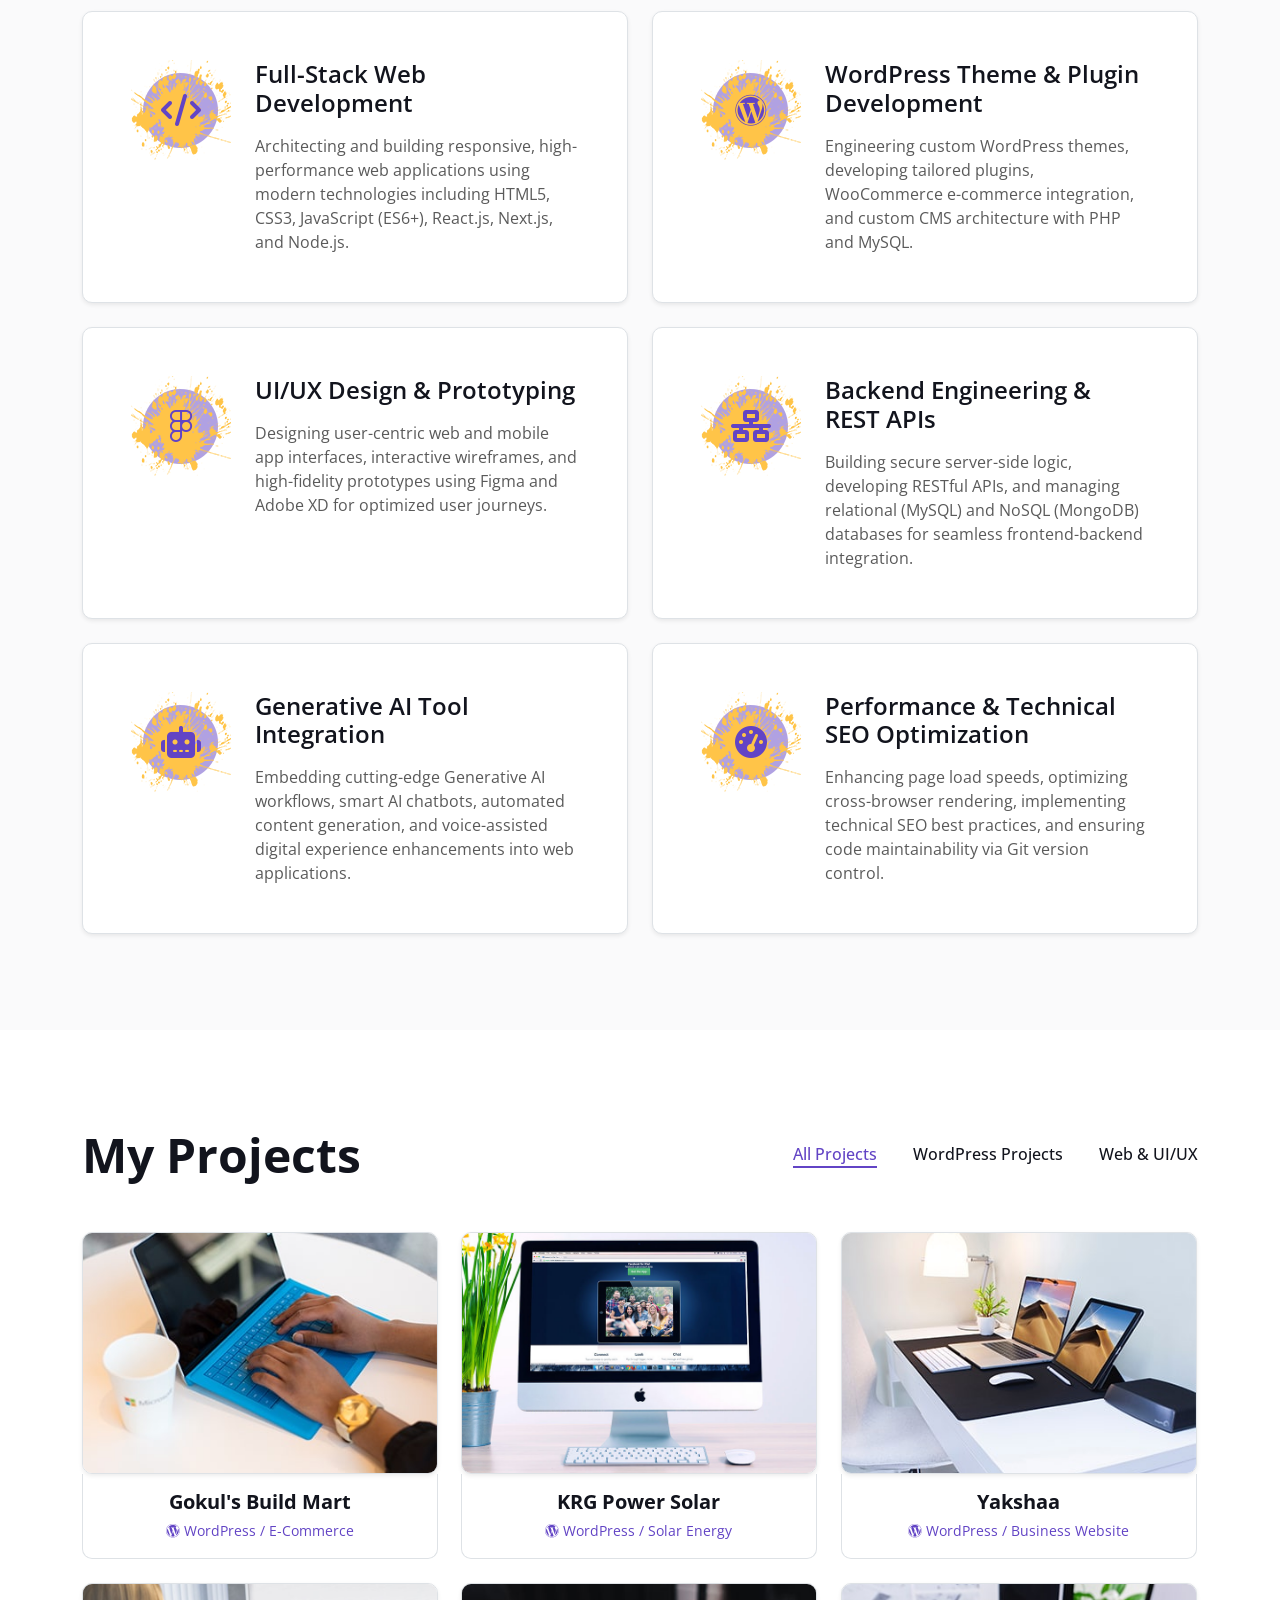
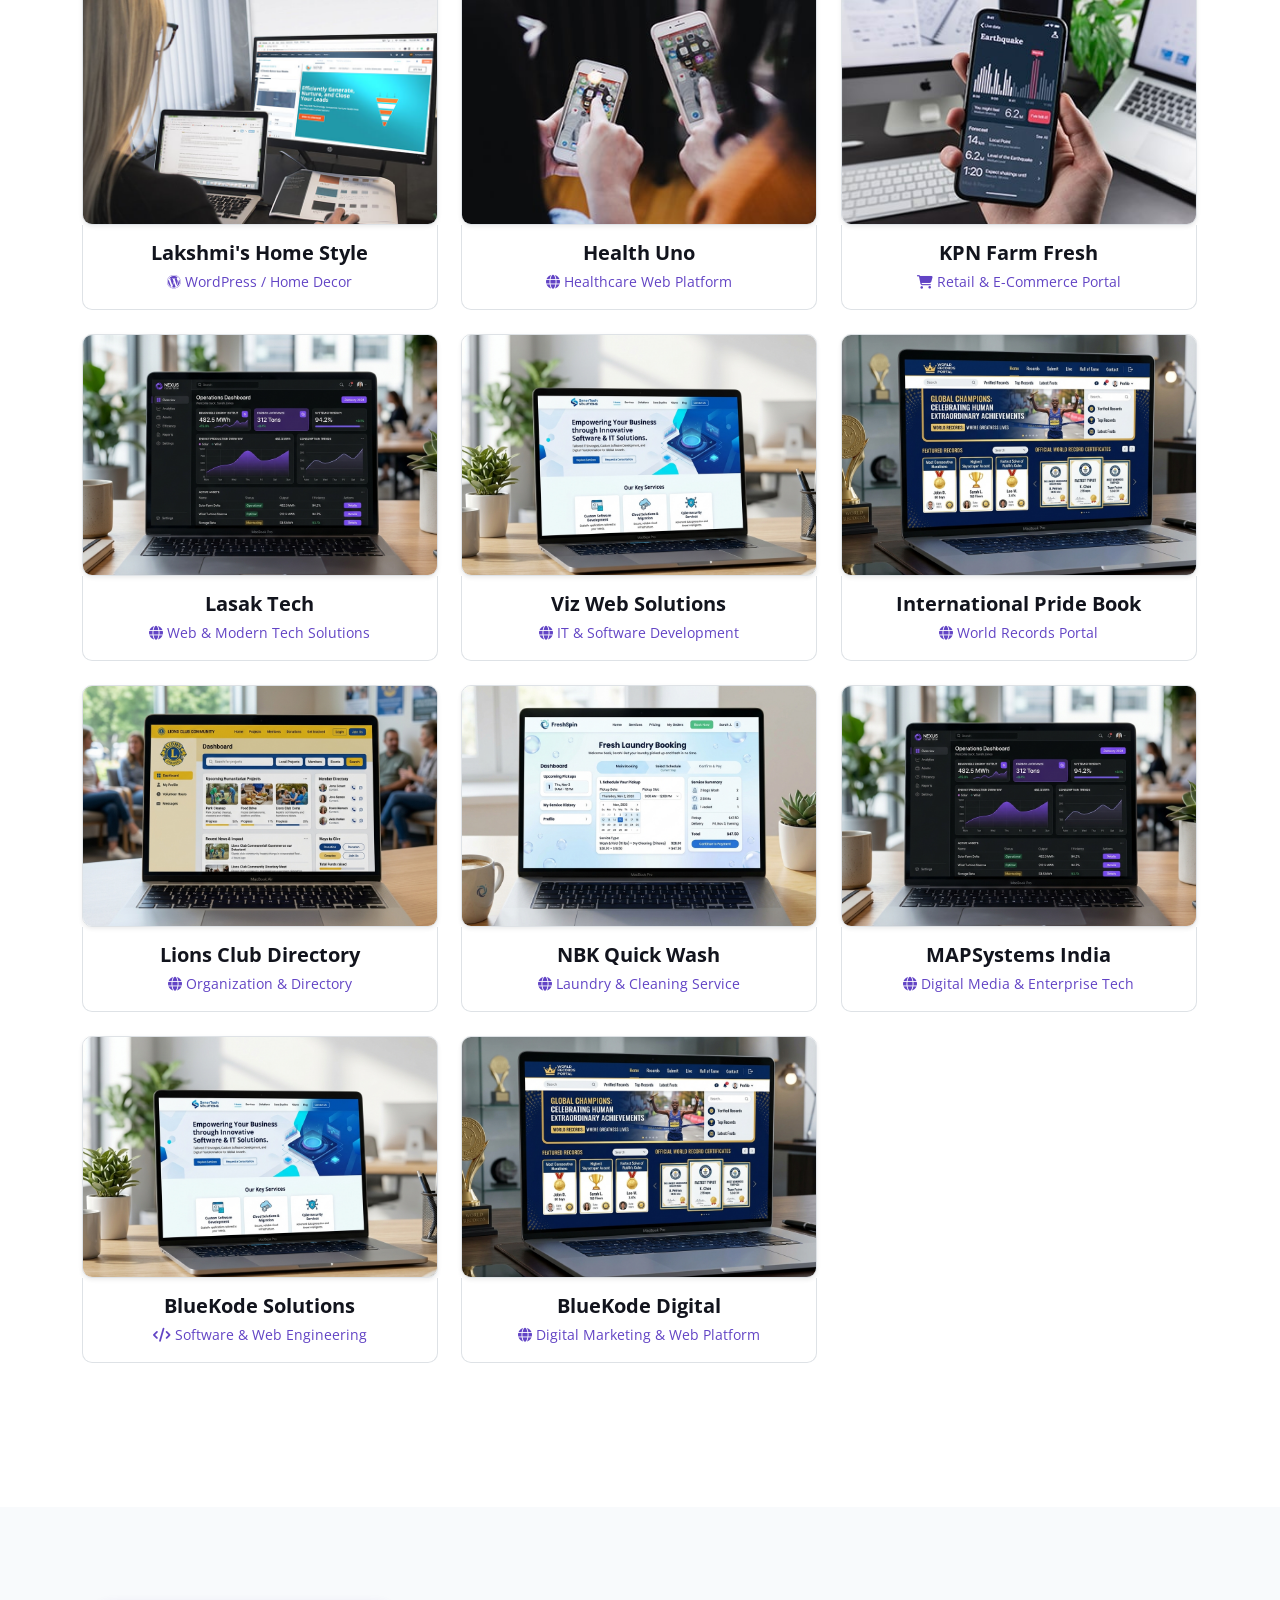
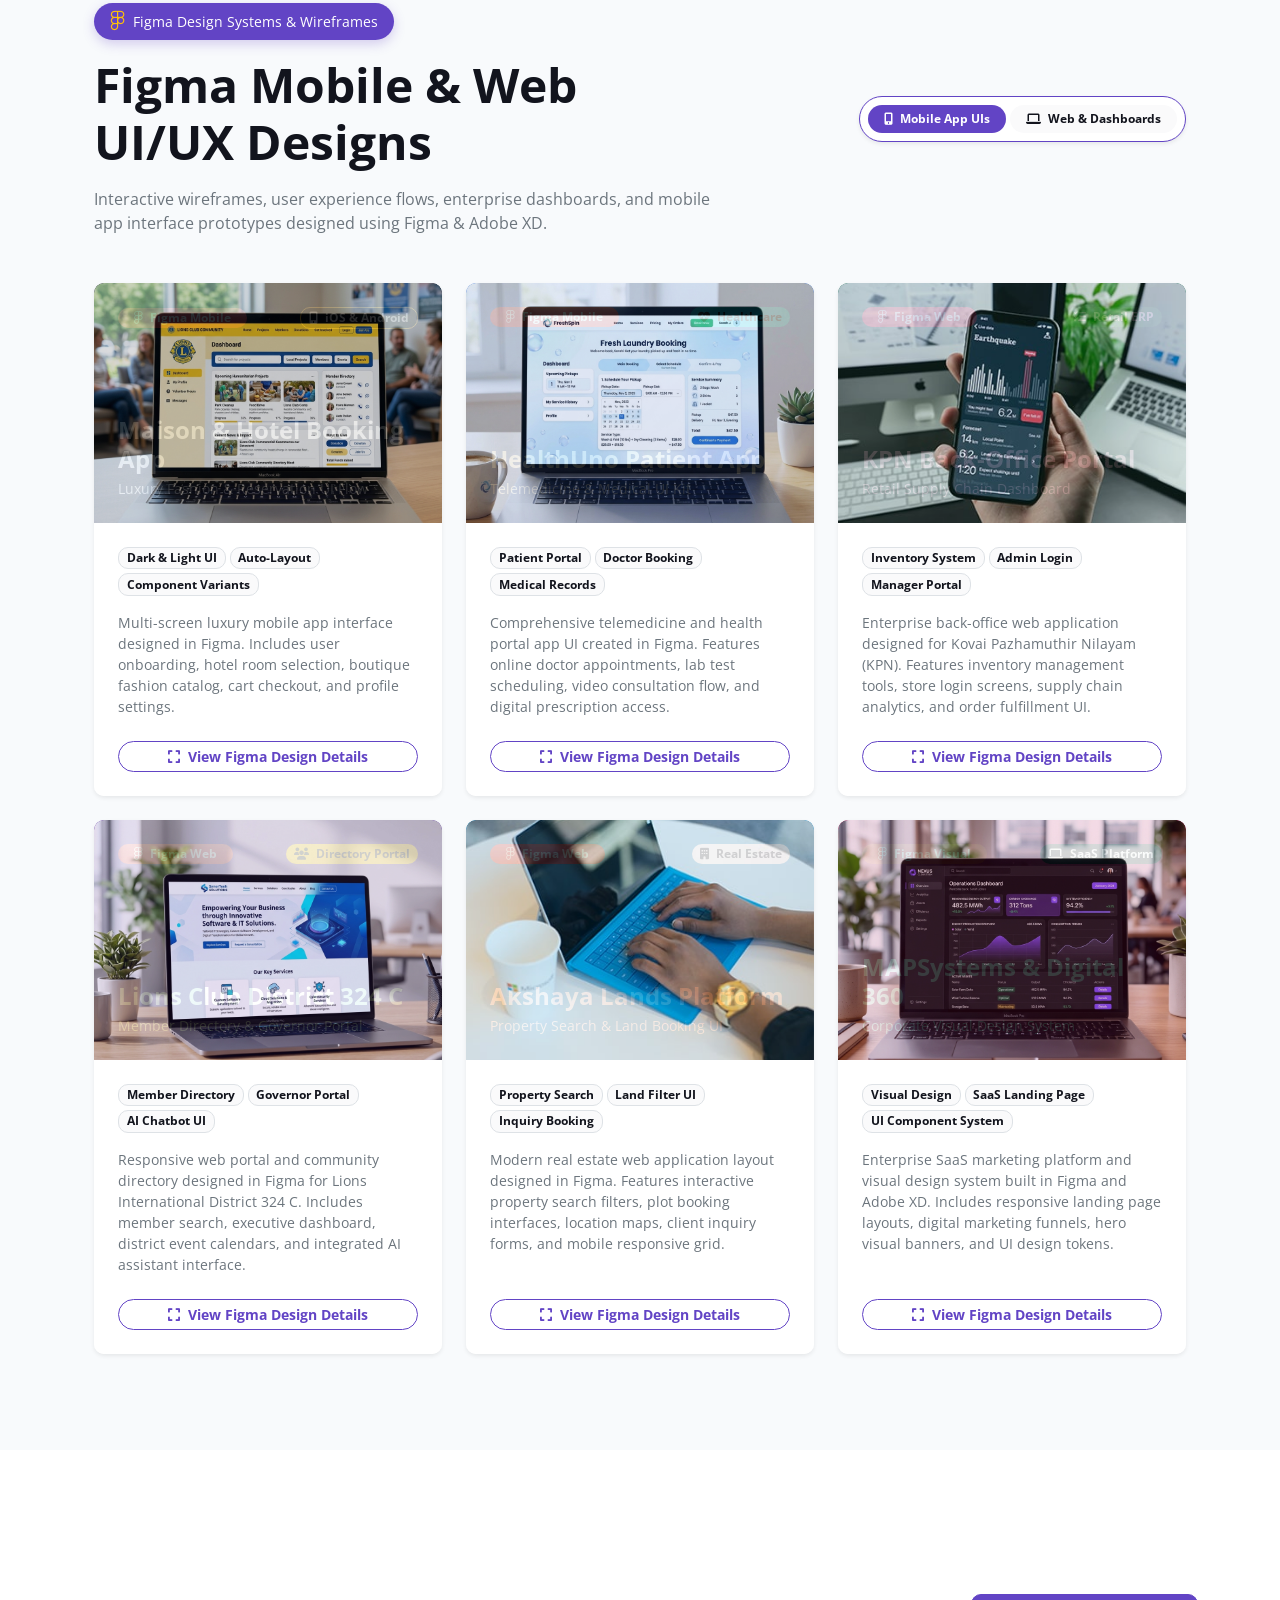
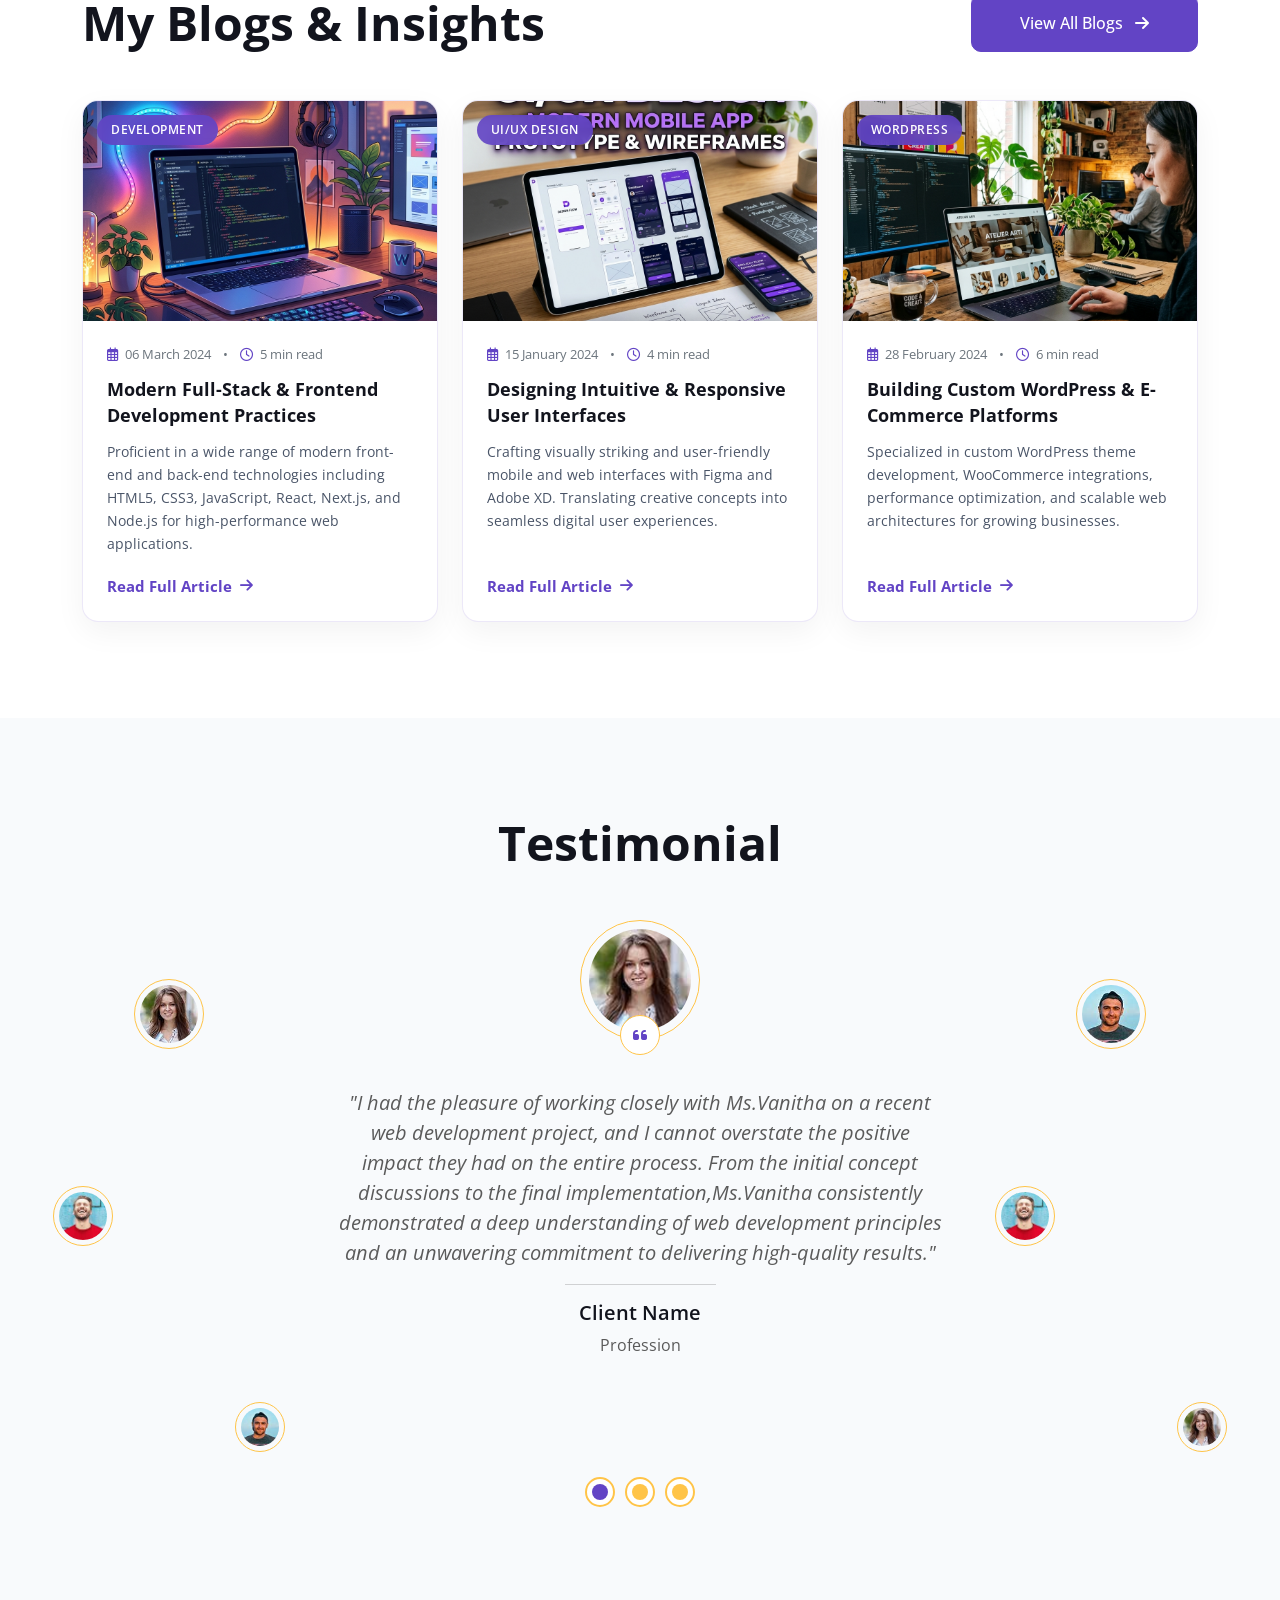
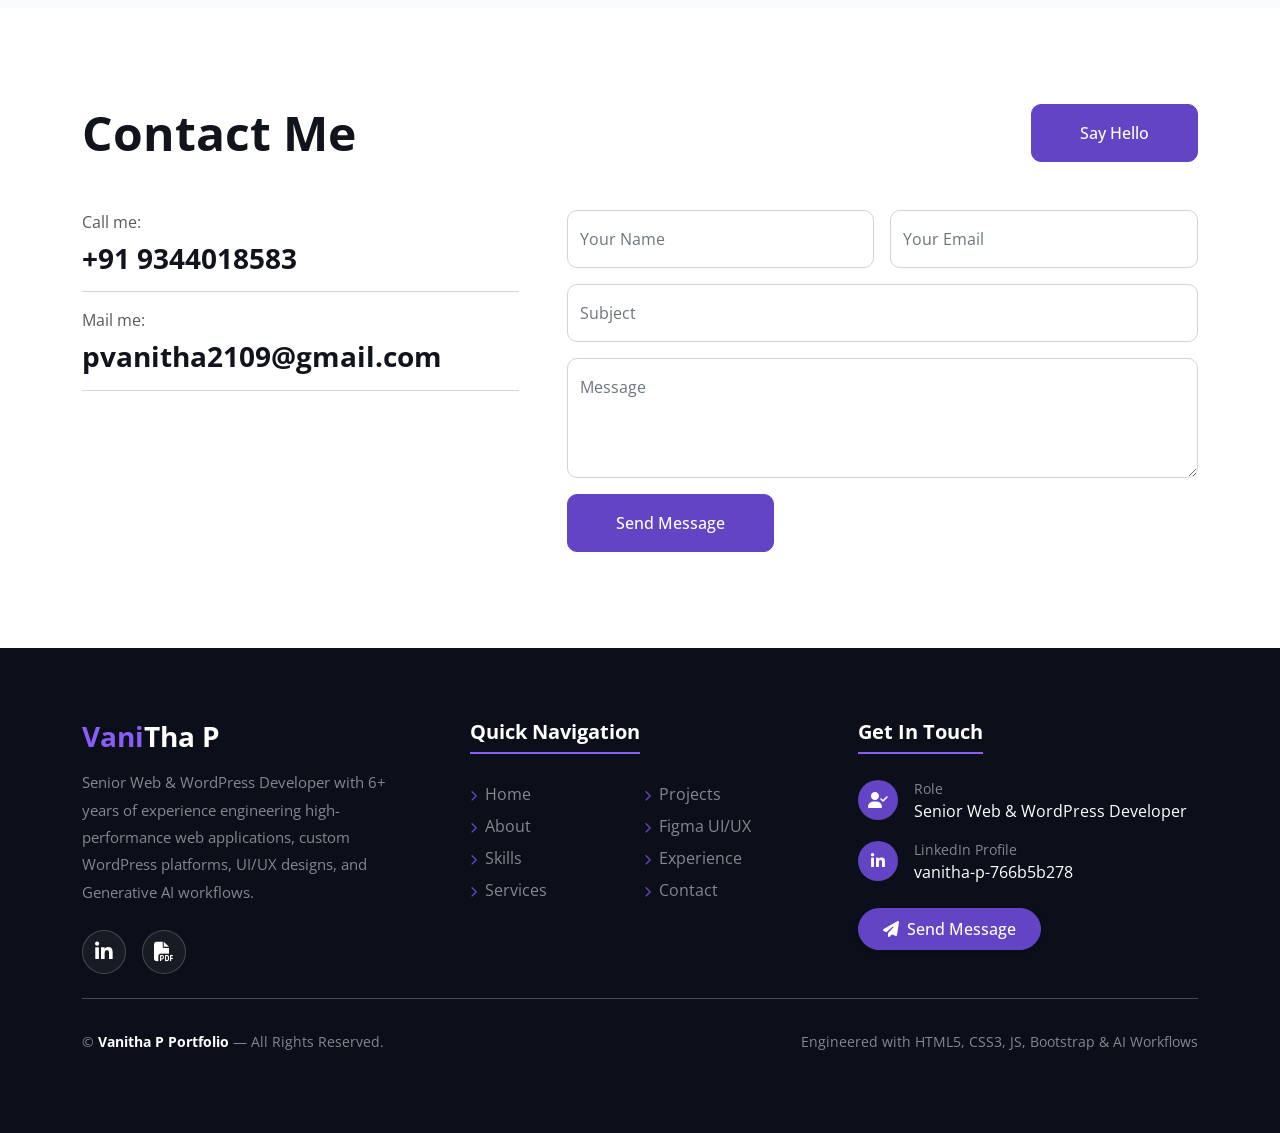
==== commit 2b6e2289: "Close missing div on container-xxl id=project so footer and figma sections are not nested" ====
--- a/index.html
+++ b/index.html
@@ -14,7 +14,8 @@
     <!-- Google Web Fonts -->
     <link rel="preconnect" href="https://fonts.googleapis.com">
     <link rel="preconnect" href="https://fonts.gstatic.com" crossorigin>
-    <link href="https://fonts.googleapis.com/css2?family=Open+Sans:wght@400;500;600;700;800&display=swap" rel="stylesheet"> 
+    <link href="https://fonts.googleapis.com/css2?family=Open+Sans:wght@400;500;600;700;800&display=swap"
+        rel="stylesheet">
 
     <!-- Icon Font Stylesheet -->
     <link href="https://cdnjs.cloudflare.com/ajax/libs/font-awesome/5.10.0/css/all.min.css" rel="stylesheet">
@@ -35,7 +36,8 @@
 
 <body data-bs-spy="scroll" data-bs-target=".navbar" data-bs-offset="51">
     <!-- Spinner Start -->
-    <div id="spinner" class="show bg-white position-fixed translate-middle w-100 vh-100 top-50 start-50 d-flex align-items-center justify-content-center">
+    <div id="spinner"
+        class="show bg-white position-fixed translate-middle w-100 vh-100 top-50 start-50 d-flex align-items-center justify-content-center">
         <div class="spinner-border text-primary" style="width: 3rem; height: 3rem;" role="status">
             <span class="sr-only">Loading...</span>
         </div>
@@ -44,9 +46,11 @@
 
 
     <!-- Navbar Start -->
-    <nav class="navbar navbar-expand-lg bg-white navbar-light fixed-top shadow py-lg-0 px-4 px-lg-5 wow fadeIn" data-wow-delay="0.1s">
+    <nav class="navbar navbar-expand-lg bg-white navbar-light fixed-top shadow py-lg-0 px-4 px-lg-5 wow fadeIn"
+        data-wow-delay="0.1s">
         <a href="index.html" class="navbar-brand d-block d-lg-none">
-            <h2 class="fw-bold m-0" style="color: #6244C5;"><span style="color: #6244C5;">Vani</span><span style="color: #12141D;">Tha</span></h2>
+            <h2 class="fw-bold m-0" style="color: #6244C5;"><span style="color: #6244C5;">Vani</span><span
+                    style="color: #12141D;">Tha</span></h2>
         </a>
         <button type="button" class="navbar-toggler" data-bs-toggle="collapse" data-bs-target="#navbarCollapse">
             <span class="navbar-toggler-icon"></span>
@@ -57,14 +61,16 @@
                 <a href="#about" class="nav-item nav-link">About</a>
                 <a href="#skill" class="nav-item nav-link">Skills</a>
                 <a href="#service" class="nav-item nav-link">Services</a>
+                <a href="Experience.html" class="nav-item nav-link">Experience</a>
             </div>
             <a href="index.html" class="navbar-brand py-3 px-3 mx-2 d-none d-lg-block text-decoration-none">
-                <h2 class="fw-bold m-0" style="font-size: 26px;"><span style="color: #6244C5;">Vani</span><span style="color: #12141D;">Tha</span></h2>
+                <h2 class="fw-bold m-0" style="font-size: 26px;"><span style="color: #6244C5;">Vani</span><span
+                        style="color: #12141D;">Tha</span></h2>
             </a>
             <div class="navbar-nav me-auto py-0">
-                <a href="Experience.html" class="nav-item nav-link">Experience</a>
+
                 <a href="#project" class="nav-item nav-link">Projects</a>
-                <a href="#figma-ui-ux" class="nav-item nav-link"><i class="fab fa-figma me-1 text-primary" style="font-size: 15px;"></i>Figma UI/UX</a>
+                <a href="#figma-ui-ux" class="nav-item nav-link">Figma UI/UX</a>
                 <a href="#team" class="nav-item nav-link">Blogs</a>
                 <a href="#testimonial" class="nav-item nav-link">Testimonial</a>
                 <a href="#contact" class="nav-item nav-link">Contact</a>
@@ -82,9 +88,12 @@
                     <h3 class="text-primary mb-3">I'm</h3>
                     <h1 class="display-3 mb-3">VANITHA P</h1>
                     <h2 class="typed-text-output d-inline"></h2>
-                    <div class="typed-text d-none">AI & Web Developer, Senior WordPress Developer, Full-Stack Engineer, Generative AI Specialist, UI/UX Designer</div>
+                    <div class="typed-text d-none">FrontEnd Developer, Senior WordPress Developer, Full-Stack Engineer,
+                        Generative AI Specialist, UI/UX Designer</div>
                     <div class="d-flex align-items-center pt-5">
-                        <a id="pdfLink" class="btn btn-primary py-3 px-4 me-4" href="https://drive.google.com/file/d/1aGcUtcD5HyZtUioSVjjAgJkVhFFIO5Ty/view?usp=drivesdk" target="_blank">Download CV</a>
+                        <a id="pdfLink" class="btn btn-primary py-3 px-4 me-4"
+                            href="https://drive.google.com/file/d/1aGcUtcD5HyZtUioSVjjAgJkVhFFIO5Ty/view?usp=drivesdk"
+                            target="_blank">Download CV</a>
                         <button type="button" class="btn-play" data-bs-toggle="modal"
                             data-src="https://www.youtube.com/embed/DWRcNpR6Kdc" data-bs-target="#videoModal">
                             <span></span>
@@ -102,25 +111,35 @@
 
 
     <!-- Video Modal Start -->
-    <div class="modal modal-video fade" id="videoModal" tabindex="-1" aria-labelledby="exampleModalLabel" aria-hidden="true">
+    <div class="modal modal-video fade" id="videoModal" tabindex="-1" aria-labelledby="exampleModalLabel"
+        aria-hidden="true">
         <div class="modal-dialog modal-dialog-centered modal-lg">
-            <div class="modal-content rounded-4 border-0 overflow-hidden shadow-lg" style="background: #0f172a; color: #f8fafc;">
-                <div class="modal-header border-0 py-3 px-4" style="background: linear-gradient(135deg, #6366f1 0%, #a855f7 100%);">
-                    <h5 class="modal-title text-white mb-0 d-flex align-items-center font-weight-bold" id="exampleModalLabel">
+            <div class="modal-content rounded-4 border-0 overflow-hidden shadow-lg"
+                style="background: #0f172a; color: #f8fafc;">
+                <div class="modal-header border-0 py-3 px-4"
+                    style="background: linear-gradient(135deg, #6366f1 0%, #a855f7 100%);">
+                    <h5 class="modal-title text-white mb-0 d-flex align-items-center font-weight-bold"
+                        id="exampleModalLabel">
                         <i class="fa fa-robot me-2 fs-4"></i> Vanitha P — AI & Web Developer Intro
                     </h5>
-                    <button type="button" class="btn-close btn-close-white" data-bs-dismiss="modal" aria-label="Close" onclick="stopAiVoice()"></button>
+                    <button type="button" class="btn-close btn-close-white" data-bs-dismiss="modal" aria-label="Close"
+                        onclick="stopAiVoice()"></button>
                 </div>
                 <div class="modal-body p-4">
                     <!-- Nav Tabs for Switching AI Intro vs YouTube Video -->
-                    <ul class="nav nav-pills nav-justified mb-3 border-bottom border-secondary pb-3" id="videoTabs" role="tablist">
+                    <ul class="nav nav-pills nav-justified mb-3 border-bottom border-secondary pb-3" id="videoTabs"
+                        role="tablist">
                         <li class="nav-item" role="presentation">
-                            <button class="nav-link active fw-bold py-2 text-white" id="ai-intro-tab" data-bs-toggle="pill" data-bs-target="#ai-intro-content" type="button" role="tab" style="background: rgba(99, 102, 241, 0.4); border: 1px solid #6366f1;">
+                            <button class="nav-link active fw-bold py-2 text-white" id="ai-intro-tab"
+                                data-bs-toggle="pill" data-bs-target="#ai-intro-content" type="button" role="tab"
+                                style="background: rgba(99, 102, 241, 0.4); border: 1px solid #6366f1;">
                                 <i class="fa fa-microchip me-2"></i>🤖 AI Voice Intro & Avatar
                             </button>
                         </li>
                         <li class="nav-item ms-2" role="presentation">
-                            <button class="nav-link fw-bold py-2 text-white" id="demo-video-tab" data-bs-toggle="pill" data-bs-target="#demo-video-content" type="button" role="tab" style="background: rgba(255,255,255,0.1);">
+                            <button class="nav-link fw-bold py-2 text-white" id="demo-video-tab" data-bs-toggle="pill"
+                                data-bs-target="#demo-video-content" type="button" role="tab"
+                                style="background: rgba(255,255,255,0.1);">
                                 <i class="fab fa-youtube me-2 text-danger"></i>🎥 Video Demo Showcase
                             </button>
                         </li>
@@ -129,14 +148,18 @@
                     <div class="tab-content" id="videoTabsContent">
                         <!-- AI Intro Tab -->
                         <div class="tab-pane fade show active" id="ai-intro-content" role="tabpanel">
-                            <div class="position-relative rounded-4 overflow-hidden shadow" style="background: #000; min-height: 340px; border: 1px solid rgba(168, 85, 247, 0.4);">
-                                <img src="img/ai-intro-preview.png" alt="Vanitha AI Intro" class="w-100 h-100 opacity-75" style="max-height: 360px; object-fit: cover;">
-                                <div class="position-absolute top-0 start-0 w-100 h-100 p-4 d-flex flex-column justify-content-between" style="background: linear-gradient(180deg, rgba(15,23,42,0.6) 0%, rgba(15,23,42,0.92) 100%);">
-                                    
+                            <div class="position-relative rounded-4 overflow-hidden shadow"
+                                style="background: #000; min-height: 340px; border: 1px solid rgba(168, 85, 247, 0.4);">
+                                <img src="img/ai-intro-preview.png" alt="Vanitha AI Intro"
+                                    class="w-100 h-100 opacity-75" style="max-height: 360px; object-fit: cover;">
+                                <div class="position-absolute top-0 start-0 w-100 h-100 p-4 d-flex flex-column justify-content-between"
+                                    style="background: linear-gradient(180deg, rgba(15,23,42,0.6) 0%, rgba(15,23,42,0.92) 100%);">
+
                                     <!-- Top Status -->
                                     <div class="d-flex justify-content-between align-items-center">
                                         <span class="badge bg-success bg-gradient px-3 py-2 rounded-pill shadow-sm">
-                                            <i class="fa fa-circle text-white me-1 animate-pulse" style="font-size: 8px;"></i> AI Voice Active
+                                            <i class="fa fa-circle text-white me-1 animate-pulse"
+                                                style="font-size: 8px;"></i> AI Voice Active
                                         </span>
                                         <span class="badge bg-dark border border-primary px-3 py-2 rounded-pill">
                                             <i class="fa fa-code me-1 text-primary"></i> Vanitha Portfolio AI
@@ -145,19 +168,29 @@
 
                                     <!-- Center Voice Action -->
                                     <div class="text-center py-3">
-                                        <button id="playAiVoiceBtn" onclick="toggleAiVoice()" class="btn btn-lg btn-primary rounded-circle p-4 shadow-lg mb-3 animate-bounce" style="width: 76px; height: 76px; border: 3px solid #a855f7; background: linear-gradient(135deg, #6366f1 0%, #a855f7 100%);">
+                                        <button id="playAiVoiceBtn" onclick="toggleAiVoice()"
+                                            class="btn btn-lg btn-primary rounded-circle p-4 shadow-lg mb-3 animate-bounce"
+                                            style="width: 76px; height: 76px; border: 3px solid #a855f7; background: linear-gradient(135deg, #6366f1 0%, #a855f7 100%);">
                                             <i id="aiVoiceIcon" class="fa fa-play text-white fs-3"></i>
                                         </button>
                                         <h4 class="text-white fw-bold mb-1">Click to Listen to Vanitha's AI Intro</h4>
-                                        <p class="text-light fs-6 mb-2">Generative AI & Senior Web Developer Presentation</p>
-                                        
+                                        <p class="text-light fs-6 mb-2">Generative AI & Senior Web Developer
+                                            Presentation</p>
+
                                         <!-- Sound Wave Equalizer -->
-                                        <div id="soundWave" class="d-flex justify-content-center align-items-center gap-1 opacity-50" style="height: 24px;">
-                                            <span class="bar bg-primary" style="width: 4px; height: 12px; border-radius: 2px;"></span>
-                                            <span class="bar bg-primary" style="width: 4px; height: 20px; border-radius: 2px;"></span>
-                                            <span class="bar bg-primary" style="width: 4px; height: 15px; border-radius: 2px;"></span>
-                                            <span class="bar bg-primary" style="width: 4px; height: 24px; border-radius: 2px;"></span>
-                                            <span class="bar bg-primary" style="width: 4px; height: 10px; border-radius: 2px;"></span>
+                                        <div id="soundWave"
+                                            class="d-flex justify-content-center align-items-center gap-1 opacity-50"
+                                            style="height: 24px;">
+                                            <span class="bar bg-primary"
+                                                style="width: 4px; height: 12px; border-radius: 2px;"></span>
+                                            <span class="bar bg-primary"
+                                                style="width: 4px; height: 20px; border-radius: 2px;"></span>
+                                            <span class="bar bg-primary"
+                                                style="width: 4px; height: 15px; border-radius: 2px;"></span>
+                                            <span class="bar bg-primary"
+                                                style="width: 4px; height: 24px; border-radius: 2px;"></span>
+                                            <span class="bar bg-primary"
+                                                style="width: 4px; height: 10px; border-radius: 2px;"></span>
                                         </div>
                                     </div>
 
@@ -167,8 +200,12 @@
                                             <i class="fa fa-comment-dots me-2 text-info"></i>
                                             <small class="text-info fw-bold">AI Voice & Video Intro Transcript:</small>
                                         </div>
-                                        <p id="aiTranscriptText" class="mb-0 text-white small fs-6" style="line-height: 1.5;">
-                                            "Hello! Welcome to my portfolio. I am Vanitha P, an AI & Senior Web Developer with over 6 years of experience. My core responsibilities include Full-Stack Web Development, Custom WordPress Theme Engineering, Generative AI Tool Integration, and UI/UX Optimization."
+                                        <p id="aiTranscriptText" class="mb-0 text-white small fs-6"
+                                            style="line-height: 1.5;">
+                                            "Hello! Welcome to my portfolio. I am Vanitha P, an AI & Senior Web
+                                            Developer with over 6 years of experience. My core responsibilities include
+                                            Full-Stack Web Development, Custom WordPress Theme Engineering, Generative
+                                            AI Tool Integration, and UI/UX Optimization."
                                         </p>
                                     </div>
 
@@ -176,7 +213,8 @@
                             </div>
 
                             <!-- Roles & Responsibilities Grid -->
-                            <div class="mt-3 p-3 rounded-3" style="background: rgba(30, 41, 59, 0.7); border: 1px solid rgba(99, 102, 241, 0.3);">
+                            <div class="mt-3 p-3 rounded-3"
+                                style="background: rgba(30, 41, 59, 0.7); border: 1px solid rgba(99, 102, 241, 0.3);">
                                 <h6 class="text-primary font-weight-bold mb-2 d-flex align-items-center">
                                     <i class="fa fa-tasks me-2"></i> Key Roles & Responsibilities
                                 </h6>
@@ -184,25 +222,29 @@
                                     <div class="col-md-6">
                                         <div class="d-flex align-items-start text-light">
                                             <i class="fa fa-check-circle text-success me-2 mt-1"></i>
-                                            <span><strong>Full-Stack Web Dev:</strong> Building React, Next.js & Node.js apps.</span>
+                                            <span><strong>Full-Stack Web Dev:</strong> Building React, Next.js & Node.js
+                                                apps.</span>
                                         </div>
                                     </div>
                                     <div class="col-md-6">
                                         <div class="d-flex align-items-start text-light">
                                             <i class="fa fa-check-circle text-success me-2 mt-1"></i>
-                                            <span><strong>WordPress Engineering:</strong> Custom theme, plugin & WooCommerce dev.</span>
+                                            <span><strong>WordPress Engineering:</strong> Custom theme, plugin &
+                                                WooCommerce dev.</span>
                                         </div>
                                     </div>
                                     <div class="col-md-6">
                                         <div class="d-flex align-items-start text-light">
                                             <i class="fa fa-check-circle text-success me-2 mt-1"></i>
-                                            <span><strong>AI Integrations:</strong> LLM APIs, ChatGPT, and automated AI tools.</span>
+                                            <span><strong>AI Integrations:</strong> LLM APIs, ChatGPT, and automated AI
+                                                tools.</span>
                                         </div>
                                     </div>
                                     <div class="col-md-6">
                                         <div class="d-flex align-items-start text-light">
                                             <i class="fa fa-check-circle text-success me-2 mt-1"></i>
-                                            <span><strong>UI/UX Design:</strong> Responsive layouts, speed & SEO optimization.</span>
+                                            <span><strong>UI/UX Design:</strong> Responsive layouts, speed & SEO
+                                                optimization.</span>
                                         </div>
                                     </div>
                                 </div>
@@ -233,30 +275,45 @@
 
                         <!-- Interactive AI Project Video Reel Tab -->
                         <div class="tab-pane fade" id="demo-video-content" role="tabpanel">
-                            <div class="position-relative rounded-4 overflow-hidden shadow-lg border border-primary" style="background: #090d16; min-height: 380px;">
+                            <div class="position-relative rounded-4 overflow-hidden shadow-lg border border-primary"
+                                style="background: #090d16; min-height: 380px;">
                                 <!-- Current Active Project Poster & Details -->
-                                <div id="projectVideoCard" class="position-relative" style="height: 300px; overflow: hidden;">
-                                    <img id="projectReelImg" src="img/portfolio-9.jpg" alt="Project Showcase" class="w-100 h-100 opacity-75" style="object-fit: cover; transition: all 0.5s ease;">
-                                    <div class="position-absolute top-0 start-0 w-100 h-100 p-3 p-md-4 d-flex flex-column justify-content-between" style="background: linear-gradient(180deg, rgba(15,23,42,0.4) 0%, rgba(15,23,42,0.95) 100%);">
+                                <div id="projectVideoCard" class="position-relative"
+                                    style="height: 300px; overflow: hidden;">
+                                    <img id="projectReelImg" src="img/portfolio-9.jpg" alt="Project Showcase"
+                                        class="w-100 h-100 opacity-75"
+                                        style="object-fit: cover; transition: all 0.5s ease;">
+                                    <div class="position-absolute top-0 start-0 w-100 h-100 p-3 p-md-4 d-flex flex-column justify-content-between"
+                                        style="background: linear-gradient(180deg, rgba(15,23,42,0.4) 0%, rgba(15,23,42,0.95) 100%);">
                                         <div class="d-flex justify-content-between align-items-center">
-                                            <span id="projectCategoryBadge" class="badge bg-primary px-3 py-2 rounded-pill shadow">
+                                            <span id="projectCategoryBadge"
+                                                class="badge bg-primary px-3 py-2 rounded-pill shadow">
                                                 <i class="fa fa-globe me-1"></i> Featured Live Website
                                             </span>
-                                            <span id="projectCounter" class="badge bg-dark border border-secondary px-3 py-2 rounded-pill text-white">
+                                            <span id="projectCounter"
+                                                class="badge bg-dark border border-secondary px-3 py-2 rounded-pill text-white">
                                                 Project 1 of 5
                                             </span>
                                         </div>
-                                        
+
                                         <div>
-                                            <h4 id="projectReelTitle" class="text-white fw-bold mb-1">International Pride Books of World Records</h4>
-                                            <p id="projectReelDesc" class="text-light small mb-3" style="max-height: 60px; overflow: hidden; line-height: 1.4;">
-                                                Official world record registration portal with custom database management, applicant submission workflows, and digital certification issuance.
+                                            <h4 id="projectReelTitle" class="text-white fw-bold mb-1">International
+                                                Pride Books of World Records</h4>
+                                            <p id="projectReelDesc" class="text-light small mb-3"
+                                                style="max-height: 60px; overflow: hidden; line-height: 1.4;">
+                                                Official world record registration portal with custom database
+                                                management, applicant submission workflows, and digital certification
+                                                issuance.
                                             </p>
                                             <div class="d-flex flex-wrap gap-2">
-                                                <a id="projectReelLink" href="https://internationalpridebooksofworldrecords.com/" target="_blank" class="btn btn-sm btn-primary rounded-pill px-3 py-2 fw-bold shadow">
+                                                <a id="projectReelLink"
+                                                    href="https://internationalpridebooksofworldrecords.com/"
+                                                    target="_blank"
+                                                    class="btn btn-sm btn-primary rounded-pill px-3 py-2 fw-bold shadow">
                                                     <i class="fa fa-external-link-alt me-1"></i> Open Live Website
                                                 </a>
-                                                <button id="playProjectVoiceBtn" onclick="toggleProjectVoice()" class="btn btn-sm btn-outline-info rounded-pill px-3 py-2 fw-bold">
+                                                <button id="playProjectVoiceBtn" onclick="toggleProjectVoice()"
+                                                    class="btn btn-sm btn-outline-info rounded-pill px-3 py-2 fw-bold">
                                                     <i class="fa fa-volume-up me-1"></i> Listen to AI Explanation
                                                 </button>
                                             </div>
@@ -266,21 +323,32 @@
 
                                 <!-- Project Selector Slider Controls -->
                                 <div class="p-3 bg-dark border-top border-secondary">
-                                    <small class="text-muted fw-bold d-block mb-2 text-uppercase" style="letter-spacing: 1px;">Click Project to View & Explain:</small>
+                                    <small class="text-muted fw-bold d-block mb-2 text-uppercase"
+                                        style="letter-spacing: 1px;">Click Project to View & Explain:</small>
                                     <div class="d-flex flex-wrap gap-2" id="projectReelButtons">
-                                        <button onclick="switchProjectReel(0)" class="btn btn-sm btn-primary active-project-btn text-white py-1 px-2" style="font-size: 11px;">
+                                        <button onclick="switchProjectReel(0)"
+                                            class="btn btn-sm btn-primary active-project-btn text-white py-1 px-2"
+                                            style="font-size: 11px;">
                                             1. International Pride Books
                                         </button>
-                                        <button onclick="switchProjectReel(1)" class="btn btn-sm btn-outline-secondary text-white py-1 px-2" style="font-size: 11px;">
+                                        <button onclick="switchProjectReel(1)"
+                                            class="btn btn-sm btn-outline-secondary text-white py-1 px-2"
+                                            style="font-size: 11px;">
                                             2. Lions Clubs International
                                         </button>
-                                        <button onclick="switchProjectReel(2)" class="btn btn-sm btn-outline-secondary text-white py-1 px-2" style="font-size: 11px;">
+                                        <button onclick="switchProjectReel(2)"
+                                            class="btn btn-sm btn-outline-secondary text-white py-1 px-2"
+                                            style="font-size: 11px;">
                                             3. NBK QuickWash
                                         </button>
-                                        <button onclick="switchProjectReel(3)" class="btn btn-sm btn-outline-secondary text-white py-1 px-2" style="font-size: 11px;">
+                                        <button onclick="switchProjectReel(3)"
+                                            class="btn btn-sm btn-outline-secondary text-white py-1 px-2"
+                                            style="font-size: 11px;">
                                             4. Lasak Corporate
                                         </button>
-                                        <button onclick="switchProjectReel(4)" class="btn btn-sm btn-outline-secondary text-white py-1 px-2" style="font-size: 11px;">
+                                        <button onclick="switchProjectReel(4)"
+                                            class="btn btn-sm btn-outline-secondary text-white py-1 px-2"
+                                            style="font-size: 11px;">
                                             5. VizWeb Solutions
                                         </button>
                                     </div>
@@ -307,10 +375,17 @@
                         </div>
                         <h3 class="lh-base mb-0">of working experience as a web designer & developer</h3>
                     </div>
-                    <p class="mb-4">Passionate Web & WordPress Developer with 6+ years of experience creating visually appealing, responsive, and high-performance web applications. Proficient in HTML5, CSS3, JavaScript (ES6+), TypeScript, React.js, Next.js, WordPress, Node.js, and PHP. Skilled in state management (Redux, Context API), RESTful API integration, MySQL, MongoDB, UI/UX design (Figma, Adobe XD), version control (Git/GitHub), Jira, and Generative AI tools (ChatGPT, Gemini, Claude, Antigravity). Known for blending creativity with technical expertise to deliver innovative, user-centric software solutions.</p>
+                    <p class="mb-4">Passionate Web & WordPress Developer with 6+ years of experience creating visually
+                        appealing, responsive, and high-performance web applications. Proficient in HTML5, CSS3,
+                        JavaScript (ES6+), TypeScript, React.js, Next.js, WordPress, Node.js, and PHP. Skilled in state
+                        management (Redux, Context API), RESTful API integration, MySQL, MongoDB, UI/UX design (Figma,
+                        Adobe XD), version control (Git/GitHub), Jira, and Generative AI tools (ChatGPT, Gemini, Claude,
+                        Antigravity). Known for blending creativity with technical expertise to deliver innovative,
+                        user-centric software solutions.</p>
                     <p class="mb-3"><i class="far fa-check-circle text-primary me-3"></i>Clean & Scalable Codebase</p>
                     <p class="mb-3"><i class="far fa-check-circle text-primary me-3"></i>Pixel-Perfect UI/UX Design</p>
-                    <p class="mb-3"><i class="far fa-check-circle text-primary me-3"></i>Agile Collaboration & Timely Execution</p>
+                    <p class="mb-3"><i class="far fa-check-circle text-primary me-3"></i>Agile Collaboration & Timely
+                        Execution</p>
                     <a class="btn btn-primary py-3 px-5 mt-3" href="Experience.html">Read More</a>
                 </div>
                 <div class="col-lg-6 wow fadeInUp" data-wow-delay="0.5s">
@@ -326,12 +401,16 @@
                         <h5 class="border-end pe-3 me-3 mb-0">Projects Completed</h5>
                         <h2 class="text-primary fw-bold mb-0" data-toggle="counter-up">50</h2>
                     </div>
-                    <p class="mb-4">Demonstrated success in engineering over 50 scalable web applications, optimizing digital platforms, and collaborating effectively with cross-functional engineering teams.</p>
+                    <p class="mb-4">Demonstrated success in engineering over 50 scalable web applications, optimizing
+                        digital platforms, and collaborating effectively with cross-functional engineering teams.</p>
                     <div class="d-flex align-items-center mb-3">
                         <h5 class="border-end pe-3 me-3 mb-0">Years Experience</h5>
                         <h2 class="text-primary fw-bold mb-0" data-toggle="counter-up">6</h2>
                     </div>
-                    <p class="mb-0">Accomplished Senior Web & WordPress Developer with a strong track record of engineering responsive, high-performance web applications. Proficient in frontend frameworks, custom CMS platforms, Node.js, PHP, and Generative AI tool integrations to build robust, user-centric digital products.</p>
+                    <p class="mb-0">Accomplished Senior Web & WordPress Developer with a strong track record of
+                        engineering responsive, high-performance web applications. Proficient in frontend frameworks,
+                        custom CMS platforms, Node.js, PHP, and Generative AI tool integrations to build robust,
+                        user-centric digital products.</p>
                 </div>
             </div>
         </div>
@@ -345,16 +424,22 @@
             <div class="row g-5">
                 <div class="col-lg-6 wow fadeInUp" data-wow-delay="0.1s">
                     <h1 class="display-5 mb-5">Skills & Experience</h1>
-                    <p class="mb-4">Versatile Web & WordPress Developer with 6+ years of experience building scalable web applications, e-commerce solutions, and custom WordPress websites. Proven expertise across modern frontend frameworks (React, Next.js, TypeScript), backend technologies (Node.js, PHP, MySQL, MongoDB), UI/UX design (Figma, Adobe XD), state management, and Generative AI workflows.</p>
-                  
+                    <p class="mb-4">Versatile Web & WordPress Developer with 6+ years of experience building scalable
+                        web applications, e-commerce solutions, and custom WordPress websites. Proven expertise across
+                        modern frontend frameworks (React, Next.js, TypeScript), backend technologies (Node.js, PHP,
+                        MySQL, MongoDB), UI/UX design (Figma, Adobe XD), state management, and Generative AI workflows.
+                    </p>
+
                 </div>
                 <div class="col-lg-6 wow fadeInUp" data-wow-delay="0.5s">
                     <ul class="nav nav-pills rounded border border-2 border-primary mb-5">
                         <li class="nav-item w-50">
-                            <button class="nav-link w-100 py-3 fs-5 active" data-bs-toggle="pill" href="#tab-1">Experience</button>
+                            <button class="nav-link w-100 py-3 fs-5 active" data-bs-toggle="pill"
+                                href="#tab-1">Experience</button>
                         </li>
                         <li class="nav-item w-50">
-                            <button class="nav-link w-100 py-3 fs-5" data-bs-toggle="pill" href="#tab-2">Education</button>
+                            <button class="nav-link w-100 py-3 fs-5" data-bs-toggle="pill"
+                                href="#tab-2">Education</button>
                         </li>
                     </ul>
                     <div class="tab-content ">
@@ -408,12 +493,12 @@
                                     <p class="text-primary mb-1">2023 - 2024</p>
                                     <h6 class="mb-0">BlueKode</h6>
                                 </div>
-                                
-                            </div>
-                        </div>
-                    </div>
-                </div>
-              
+
+                            </div>
+                        </div>
+                    </div>
+                </div>
+
                 <h3 class="mb-4 col-lg-12 wow fadeInUp" data-wow-delay="0.1s">My Technical Skills & Expertise</h3>
                 <div class="row align-items-center">
                     <div class="box wow fadeInUp" data-wow-delay="0.1s">
@@ -603,7 +688,7 @@
                         </div>
                     </div>
                 </div>
-               
+
             </div>
         </div>
     </div>
@@ -623,68 +708,82 @@
             </div>
             <div class="row g-4">
                 <div class="col-lg-6 wow fadeInUp" data-wow-delay="0.1s">
-                    <div class="service-item d-flex flex-column flex-sm-row bg-white rounded h-100 p-4 p-lg-5 shadow-sm border">
+                    <div
+                        class="service-item d-flex flex-column flex-sm-row bg-white rounded h-100 p-4 p-lg-5 shadow-sm border">
                         <div class="bg-icon flex-shrink-0 mb-3">
                             <i class="fa fa-code fa-2x text-primary"></i>
                         </div>
                         <div class="ms-sm-4">
                             <h4 class="mb-3">Full-Stack Web Development</h4>
-                            <span>Architecting and building responsive, high-performance web applications using modern technologies including HTML5, CSS3, JavaScript (ES6+), React.js, Next.js, and Node.js.</span>
+                            <span>Architecting and building responsive, high-performance web applications using modern
+                                technologies including HTML5, CSS3, JavaScript (ES6+), React.js, Next.js, and
+                                Node.js.</span>
                         </div>
                     </div>
                 </div>
                 <div class="col-lg-6 wow fadeInUp" data-wow-delay="0.3s">
-                    <div class="service-item d-flex flex-column flex-sm-row bg-white rounded h-100 p-4 p-lg-5 shadow-sm border">
+                    <div
+                        class="service-item d-flex flex-column flex-sm-row bg-white rounded h-100 p-4 p-lg-5 shadow-sm border">
                         <div class="bg-icon flex-shrink-0 mb-3">
                             <i class="fab fa-wordpress fa-2x text-primary"></i>
                         </div>
                         <div class="ms-sm-4">
                             <h4 class="mb-3">WordPress Theme & Plugin Development</h4>
-                            <span>Engineering custom WordPress themes, developing tailored plugins, WooCommerce e-commerce integration, and custom CMS architecture with PHP and MySQL.</span>
+                            <span>Engineering custom WordPress themes, developing tailored plugins, WooCommerce
+                                e-commerce integration, and custom CMS architecture with PHP and MySQL.</span>
                         </div>
                     </div>
                 </div>
                 <div class="col-lg-6 wow fadeInUp" data-wow-delay="0.1s">
-                    <div class="service-item d-flex flex-column flex-sm-row bg-white rounded h-100 p-4 p-lg-5 shadow-sm border">
+                    <div
+                        class="service-item d-flex flex-column flex-sm-row bg-white rounded h-100 p-4 p-lg-5 shadow-sm border">
                         <div class="bg-icon flex-shrink-0 mb-3">
                             <i class="fab fa-figma fa-2x text-primary"></i>
                         </div>
                         <div class="ms-sm-4">
                             <h4 class="mb-3">UI/UX Design & Prototyping</h4>
-                            <span>Designing user-centric web and mobile app interfaces, interactive wireframes, and high-fidelity prototypes using Figma and Adobe XD for optimized user journeys.</span>
+                            <span>Designing user-centric web and mobile app interfaces, interactive wireframes, and
+                                high-fidelity prototypes using Figma and Adobe XD for optimized user journeys.</span>
                         </div>
                     </div>
                 </div>
                 <div class="col-lg-6 wow fadeInUp" data-wow-delay="0.3s">
-                    <div class="service-item d-flex flex-column flex-sm-row bg-white rounded h-100 p-4 p-lg-5 shadow-sm border">
+                    <div
+                        class="service-item d-flex flex-column flex-sm-row bg-white rounded h-100 p-4 p-lg-5 shadow-sm border">
                         <div class="bg-icon flex-shrink-0 mb-3">
                             <i class="fa fa-network-wired fa-2x text-primary"></i>
                         </div>
                         <div class="ms-sm-4">
                             <h4 class="mb-3">Backend Engineering & REST APIs</h4>
-                            <span>Building secure server-side logic, developing RESTful APIs, and managing relational (MySQL) and NoSQL (MongoDB) databases for seamless frontend-backend integration.</span>
+                            <span>Building secure server-side logic, developing RESTful APIs, and managing relational
+                                (MySQL) and NoSQL (MongoDB) databases for seamless frontend-backend integration.</span>
                         </div>
                     </div>
                 </div>
                 <div class="col-lg-6 wow fadeInUp" data-wow-delay="0.1s">
-                    <div class="service-item d-flex flex-column flex-sm-row bg-white rounded h-100 p-4 p-lg-5 shadow-sm border">
+                    <div
+                        class="service-item d-flex flex-column flex-sm-row bg-white rounded h-100 p-4 p-lg-5 shadow-sm border">
                         <div class="bg-icon flex-shrink-0 mb-3">
                             <i class="fa fa-robot fa-2x text-primary"></i>
                         </div>
                         <div class="ms-sm-4">
                             <h4 class="mb-3">Generative AI Tool Integration</h4>
-                            <span>Embedding cutting-edge Generative AI workflows, smart AI chatbots, automated content generation, and voice-assisted digital experience enhancements into web applications.</span>
+                            <span>Embedding cutting-edge Generative AI workflows, smart AI chatbots, automated content
+                                generation, and voice-assisted digital experience enhancements into web
+                                applications.</span>
                         </div>
                     </div>
                 </div>
                 <div class="col-lg-6 wow fadeInUp" data-wow-delay="0.3s">
-                    <div class="service-item d-flex flex-column flex-sm-row bg-white rounded h-100 p-4 p-lg-5 shadow-sm border">
+                    <div
+                        class="service-item d-flex flex-column flex-sm-row bg-white rounded h-100 p-4 p-lg-5 shadow-sm border">
                         <div class="bg-icon flex-shrink-0 mb-3">
                             <i class="fa fa-tachometer-alt fa-2x text-primary"></i>
                         </div>
                         <div class="ms-sm-4">
                             <h4 class="mb-3">Performance & Technical SEO Optimization</h4>
-                            <span>Enhancing page load speeds, optimizing cross-browser rendering, implementing technical SEO best practices, and ensuring code maintainability via Git version control.</span>
+                            <span>Enhancing page load speeds, optimizing cross-browser rendering, implementing technical
+                                SEO best practices, and ensuring code maintainability via Git version control.</span>
                         </div>
                     </div>
                 </div>
@@ -713,737 +812,907 @@
                 <!-- Gokul's Build Mart -->
                 <div class="col-lg-4 col-md-6 portfolio-item wordpress">
                     <div class="portfolio-img rounded overflow-hidden shadow-sm border">
-                        <img class="img-fluid w-100" src="img/portfolio-1.jpg" alt="Gokuls Build Mart" style="height: 240px; object-fit: cover;">
+                        <img class="img-fluid w-100" src="img/portfolio-1.jpg" alt="Gokuls Build Mart"
+                            style="height: 240px; object-fit: cover;">
                         <div class="portfolio-btn flex-column justify-content-between">
                             <div>
                                 <span class="badge bg-primary mb-2">WordPress</span>
                                 <h5 class="text-white">Gokul's Build Mart</h5>
                             </div>
                             <div class="d-flex">
-                                <a class="btn btn-lg-square btn-outline-secondary border-2 mx-1" href="project-detail.html" title="View Case Study"><i class="fa fa-file-alt"></i></a>
-                                <a class="btn btn-lg-square btn-outline-secondary border-2 mx-1" href="https://gokulsbuildmart.in/" target="_blank" title="Visit Website"><i class="fa fa-link"></i></a>
+                                <a class="btn btn-lg-square btn-outline-secondary border-2 mx-1"
+                                    href="project-detail.html" title="View Case Study"><i
+                                        class="fa fa-file-alt"></i></a>
+                                <a class="btn btn-lg-square btn-outline-secondary border-2 mx-1"
+                                    href="https://gokulsbuildmart.in/" target="_blank" title="Visit Website"><i
+                                        class="fa fa-link"></i></a>
                             </div>
                         </div>
                     </div>
                     <div class="bg-white p-3 rounded-bottom border border-top-0 text-center">
                         <h5 class="fw-bold mb-1">Gokul's Build Mart</h5>
-                        <small class="text-primary fw-semibold"><i class="fab fa-wordpress me-1"></i>WordPress / E-Commerce</small>
+                        <small class="text-primary fw-semibold"><i class="fab fa-wordpress me-1"></i>WordPress /
+                            E-Commerce</small>
                     </div>
                 </div>
 
                 <!-- KRG Power Solar -->
                 <div class="col-lg-4 col-md-6 portfolio-item wordpress">
                     <div class="portfolio-img rounded overflow-hidden shadow-sm border">
-                        <img class="img-fluid w-100" src="img/portfolio-2.jpg" alt="KRG Power Solar" style="height: 240px; object-fit: cover;">
+                        <img class="img-fluid w-100" src="img/portfolio-2.jpg" alt="KRG Power Solar"
+                            style="height: 240px; object-fit: cover;">
                         <div class="portfolio-btn flex-column justify-content-between">
                             <div>
                                 <span class="badge bg-primary mb-2">WordPress</span>
                                 <h5 class="text-white">KRG Power Solar</h5>
                             </div>
                             <div class="d-flex">
-                                <a class="btn btn-lg-square btn-outline-secondary border-2 mx-1" href="img/portfolio-2.jpg" data-lightbox="portfolio"><i class="fa fa-eye"></i></a>
-                                <a class="btn btn-lg-square btn-outline-secondary border-2 mx-1" href="https://krgpowersolar.com/" target="_blank" title="Visit Website"><i class="fa fa-link"></i></a>
+                                <a class="btn btn-lg-square btn-outline-secondary border-2 mx-1"
+                                    href="img/portfolio-2.jpg" data-lightbox="portfolio"><i class="fa fa-eye"></i></a>
+                                <a class="btn btn-lg-square btn-outline-secondary border-2 mx-1"
+                                    href="https://krgpowersolar.com/" target="_blank" title="Visit Website"><i
+                                        class="fa fa-link"></i></a>
                             </div>
                         </div>
                     </div>
                     <div class="bg-white p-3 rounded-bottom border border-top-0 text-center">
                         <h5 class="fw-bold mb-1">KRG Power Solar</h5>
-                        <small class="text-primary fw-semibold"><i class="fab fa-wordpress me-1"></i>WordPress / Solar Energy</small>
+                        <small class="text-primary fw-semibold"><i class="fab fa-wordpress me-1"></i>WordPress / Solar
+                            Energy</small>
                     </div>
                 </div>
 
                 <!-- Yakshaa -->
                 <div class="col-lg-4 col-md-6 portfolio-item wordpress">
                     <div class="portfolio-img rounded overflow-hidden shadow-sm border">
-                        <img class="img-fluid w-100" src="img/portfolio-3.jpg" alt="Yakshaa" style="height: 240px; object-fit: cover;">
+                        <img class="img-fluid w-100" src="img/portfolio-3.jpg" alt="Yakshaa"
+                            style="height: 240px; object-fit: cover;">
                         <div class="portfolio-btn flex-column justify-content-between">
                             <div>
                                 <span class="badge bg-primary mb-2">WordPress</span>
                                 <h5 class="text-white">Yakshaa</h5>
                             </div>
                             <div class="d-flex">
-                                <a class="btn btn-lg-square btn-outline-secondary border-2 mx-1" href="img/portfolio-3.jpg" data-lightbox="portfolio"><i class="fa fa-eye"></i></a>
-                                <a class="btn btn-lg-square btn-outline-secondary border-2 mx-1" href="https://yakshaa.com/" target="_blank" title="Visit Website"><i class="fa fa-link"></i></a>
+                                <a class="btn btn-lg-square btn-outline-secondary border-2 mx-1"
+                                    href="img/portfolio-3.jpg" data-lightbox="portfolio"><i class="fa fa-eye"></i></a>
+                                <a class="btn btn-lg-square btn-outline-secondary border-2 mx-1"
+                                    href="https://yakshaa.com/" target="_blank" title="Visit Website"><i
+                                        class="fa fa-link"></i></a>
                             </div>
                         </div>
                     </div>
                     <div class="bg-white p-3 rounded-bottom border border-top-0 text-center">
                         <h5 class="fw-bold mb-1">Yakshaa</h5>
-                        <small class="text-primary fw-semibold"><i class="fab fa-wordpress me-1"></i>WordPress / Business Website</small>
+                        <small class="text-primary fw-semibold"><i class="fab fa-wordpress me-1"></i>WordPress /
+                            Business Website</small>
                     </div>
                 </div>
 
                 <!-- Lakshmi's Home Style -->
                 <div class="col-lg-4 col-md-6 portfolio-item wordpress">
                     <div class="portfolio-img rounded overflow-hidden shadow-sm border">
-                        <img class="img-fluid w-100" src="img/portfolio-4.jpg" alt="Lakshmi's Home Style" style="height: 240px; object-fit: cover;">
+                        <img class="img-fluid w-100" src="img/portfolio-4.jpg" alt="Lakshmi's Home Style"
+                            style="height: 240px; object-fit: cover;">
                         <div class="portfolio-btn flex-column justify-content-between">
                             <div>
                                 <span class="badge bg-primary mb-2">WordPress</span>
                                 <h5 class="text-white">Lakshmi's Home Style</h5>
                             </div>
                             <div class="d-flex">
-                                <a class="btn btn-lg-square btn-outline-secondary border-2 mx-1" href="img/portfolio-4.jpg" data-lightbox="portfolio"><i class="fa fa-eye"></i></a>
-                                <a class="btn btn-lg-square btn-outline-secondary border-2 mx-1" href="https://lakshmishomestyle.in/" target="_blank" title="Visit Website"><i class="fa fa-link"></i></a>
+                                <a class="btn btn-lg-square btn-outline-secondary border-2 mx-1"
+                                    href="img/portfolio-4.jpg" data-lightbox="portfolio"><i class="fa fa-eye"></i></a>
+                                <a class="btn btn-lg-square btn-outline-secondary border-2 mx-1"
+                                    href="https://lakshmishomestyle.in/" target="_blank" title="Visit Website"><i
+                                        class="fa fa-link"></i></a>
                             </div>
                         </div>
                     </div>
                     <div class="bg-white p-3 rounded-bottom border border-top-0 text-center">
                         <h5 class="fw-bold mb-1">Lakshmi's Home Style</h5>
-                        <small class="text-primary fw-semibold"><i class="fab fa-wordpress me-1"></i>WordPress / Home Decor</small>
+                        <small class="text-primary fw-semibold"><i class="fab fa-wordpress me-1"></i>WordPress / Home
+                            Decor</small>
                     </div>
                 </div>
 
                 <!-- Health Uno -->
                 <div class="col-lg-4 col-md-6 portfolio-item web">
                     <div class="portfolio-img rounded overflow-hidden shadow-sm border">
-                        <img class="img-fluid w-100" src="img/portfolio-5.jpg" alt="Health Uno" style="height: 240px; object-fit: cover;">
+                        <img class="img-fluid w-100" src="img/portfolio-5.jpg" alt="Health Uno"
+                            style="height: 240px; object-fit: cover;">
                         <div class="portfolio-btn flex-column justify-content-between">
                             <div>
                                 <span class="badge bg-secondary mb-2">Web App</span>
                                 <h5 class="text-white">Health Uno</h5>
                             </div>
                             <div class="d-flex">
-                                <a class="btn btn-lg-square btn-outline-secondary border-2 mx-1" href="img/portfolio-5.jpg" data-lightbox="portfolio"><i class="fa fa-eye"></i></a>
-                                <a class="btn btn-lg-square btn-outline-secondary border-2 mx-1" href="http://healthuno.com/" target="_blank" title="Visit Website"><i class="fa fa-link"></i></a>
+                                <a class="btn btn-lg-square btn-outline-secondary border-2 mx-1"
+                                    href="img/portfolio-5.jpg" data-lightbox="portfolio"><i class="fa fa-eye"></i></a>
+                                <a class="btn btn-lg-square btn-outline-secondary border-2 mx-1"
+                                    href="http://healthuno.com/" target="_blank" title="Visit Website"><i
+                                        class="fa fa-link"></i></a>
                             </div>
                         </div>
                     </div>
                     <div class="bg-white p-3 rounded-bottom border border-top-0 text-center">
                         <h5 class="fw-bold mb-1">Health Uno</h5>
-                        <small class="text-primary fw-semibold"><i class="fa fa-globe me-1"></i>Healthcare Web Platform</small>
+                        <small class="text-primary fw-semibold"><i class="fa fa-globe me-1"></i>Healthcare Web
+                            Platform</small>
                     </div>
                 </div>
 
                 <!-- KPN Farm Fresh -->
                 <div class="col-lg-4 col-md-6 portfolio-item web">
                     <div class="portfolio-img rounded overflow-hidden shadow-sm border">
-                        <img class="img-fluid w-100" src="img/portfolio-6.jpg" alt="KPN Farm Fresh" style="height: 240px; object-fit: cover;">
+                        <img class="img-fluid w-100" src="img/portfolio-6.jpg" alt="KPN Farm Fresh"
+                            style="height: 240px; object-fit: cover;">
                         <div class="portfolio-btn flex-column justify-content-between">
                             <div>
                                 <span class="badge bg-secondary mb-2">E-Commerce</span>
                                 <h5 class="text-white">KPN Farm Fresh</h5>
                             </div>
                             <div class="d-flex">
-                                <a class="btn btn-lg-square btn-outline-secondary border-2 mx-1" href="img/portfolio-6.jpg" data-lightbox="portfolio"><i class="fa fa-eye"></i></a>
-                                <a class="btn btn-lg-square btn-outline-secondary border-2 mx-1" href="https://www.kpnfarmfresh.com/" target="_blank" title="Visit Website"><i class="fa fa-link"></i></a>
+                                <a class="btn btn-lg-square btn-outline-secondary border-2 mx-1"
+                                    href="img/portfolio-6.jpg" data-lightbox="portfolio"><i class="fa fa-eye"></i></a>
+                                <a class="btn btn-lg-square btn-outline-secondary border-2 mx-1"
+                                    href="https://www.kpnfarmfresh.com/" target="_blank" title="Visit Website"><i
+                                        class="fa fa-link"></i></a>
                             </div>
                         </div>
                     </div>
                     <div class="bg-white p-3 rounded-bottom border border-top-0 text-center">
                         <h5 class="fw-bold mb-1">KPN Farm Fresh</h5>
-                        <small class="text-primary fw-semibold"><i class="fa fa-shopping-cart me-1"></i>Retail & E-Commerce Portal</small>
+                        <small class="text-primary fw-semibold"><i class="fa fa-shopping-cart me-1"></i>Retail &
+                            E-Commerce Portal</small>
                     </div>
                 </div>
 
                 <!-- Lasak Tech -->
                 <div class="col-lg-4 col-md-6 portfolio-item web">
                     <div class="portfolio-img rounded overflow-hidden shadow-sm border">
-                        <img class="img-fluid w-100" src="img/portfolio-7.jpg" alt="Lasak Tech" style="height: 240px; object-fit: cover;">
+                        <img class="img-fluid w-100" src="img/portfolio-7.jpg" alt="Lasak Tech"
+                            style="height: 240px; object-fit: cover;">
                         <div class="portfolio-btn flex-column justify-content-between">
                             <div>
                                 <span class="badge bg-secondary mb-2">Web App</span>
                                 <h5 class="text-white">Lasak Tech</h5>
                             </div>
                             <div class="d-flex">
-                                <a class="btn btn-lg-square btn-outline-secondary border-2 mx-1" href="img/portfolio-7.jpg" data-lightbox="portfolio"><i class="fa fa-eye"></i></a>
-                                <a class="btn btn-lg-square btn-outline-secondary border-2 mx-1" href="https://lasak.in" target="_blank" title="Visit Website"><i class="fa fa-link"></i></a>
+                                <a class="btn btn-lg-square btn-outline-secondary border-2 mx-1"
+                                    href="img/portfolio-7.jpg" data-lightbox="portfolio"><i class="fa fa-eye"></i></a>
+                                <a class="btn btn-lg-square btn-outline-secondary border-2 mx-1" href="https://lasak.in"
+                                    target="_blank" title="Visit Website"><i class="fa fa-link"></i></a>
                             </div>
                         </div>
                     </div>
                     <div class="bg-white p-3 rounded-bottom border border-top-0 text-center">
                         <h5 class="fw-bold mb-1">Lasak Tech</h5>
-                        <small class="text-primary fw-semibold"><i class="fa fa-globe me-1"></i>Web & Modern Tech Solutions</small>
+                        <small class="text-primary fw-semibold"><i class="fa fa-globe me-1"></i>Web & Modern Tech
+                            Solutions</small>
                     </div>
                 </div>
 
                 <!-- Viz Web Solutions -->
                 <div class="col-lg-4 col-md-6 portfolio-item web">
                     <div class="portfolio-img rounded overflow-hidden shadow-sm border">
-                        <img class="img-fluid w-100" src="img/portfolio-8.jpg" alt="Viz Web Solutions" style="height: 240px; object-fit: cover;">
+                        <img class="img-fluid w-100" src="img/portfolio-8.jpg" alt="Viz Web Solutions"
+                            style="height: 240px; object-fit: cover;">
                         <div class="portfolio-btn flex-column justify-content-between">
                             <div>
                                 <span class="badge bg-secondary mb-2">Web Agency</span>
                                 <h5 class="text-white">Viz Web Solutions</h5>
                             </div>
                             <div class="d-flex">
-                                <a class="btn btn-lg-square btn-outline-secondary border-2 mx-1" href="img/portfolio-8.jpg" data-lightbox="portfolio"><i class="fa fa-eye"></i></a>
-                                <a class="btn btn-lg-square btn-outline-secondary border-2 mx-1" href="https://vizwebsolutions.com/" target="_blank" title="Visit Website"><i class="fa fa-link"></i></a>
+                                <a class="btn btn-lg-square btn-outline-secondary border-2 mx-1"
+                                    href="img/portfolio-8.jpg" data-lightbox="portfolio"><i class="fa fa-eye"></i></a>
+                                <a class="btn btn-lg-square btn-outline-secondary border-2 mx-1"
+                                    href="https://vizwebsolutions.com/" target="_blank" title="Visit Website"><i
+                                        class="fa fa-link"></i></a>
                             </div>
                         </div>
                     </div>
                     <div class="bg-white p-3 rounded-bottom border border-top-0 text-center">
                         <h5 class="fw-bold mb-1">Viz Web Solutions</h5>
-                        <small class="text-primary fw-semibold"><i class="fa fa-globe me-1"></i>IT & Software Development</small>
+                        <small class="text-primary fw-semibold"><i class="fa fa-globe me-1"></i>IT & Software
+                            Development</small>
                     </div>
                 </div>
 
                 <!-- International Pride Book of World Records -->
                 <div class="col-lg-4 col-md-6 portfolio-item web">
                     <div class="portfolio-img rounded overflow-hidden shadow-sm border">
-                        <img class="img-fluid w-100" src="img/portfolio-9.jpg" alt="International Pride Book of World Records" style="height: 240px; object-fit: cover;">
+                        <img class="img-fluid w-100" src="img/portfolio-9.jpg"
+                            alt="International Pride Book of World Records" style="height: 240px; object-fit: cover;">
                         <div class="portfolio-btn flex-column justify-content-between">
                             <div>
                                 <span class="badge bg-secondary mb-2">Web Platform</span>
                                 <h5 class="text-white">International Pride Book</h5>
                             </div>
                             <div class="d-flex">
-                                <a class="btn btn-lg-square btn-outline-secondary border-2 mx-1" href="img/portfolio-9.jpg" data-lightbox="portfolio"><i class="fa fa-eye"></i></a>
-                                <a class="btn btn-lg-square btn-outline-secondary border-2 mx-1" href="https://internationalpridebooksofworldrecords.com/" target="_blank" title="Visit Website"><i class="fa fa-link"></i></a>
+                                <a class="btn btn-lg-square btn-outline-secondary border-2 mx-1"
+                                    href="img/portfolio-9.jpg" data-lightbox="portfolio"><i class="fa fa-eye"></i></a>
+                                <a class="btn btn-lg-square btn-outline-secondary border-2 mx-1"
+                                    href="https://internationalpridebooksofworldrecords.com/" target="_blank"
+                                    title="Visit Website"><i class="fa fa-link"></i></a>
                             </div>
                         </div>
                     </div>
                     <div class="bg-white p-3 rounded-bottom border border-top-0 text-center">
                         <h5 class="fw-bold mb-1">International Pride Book</h5>
-                        <small class="text-primary fw-semibold"><i class="fa fa-globe me-1"></i>World Records Portal</small>
+                        <small class="text-primary fw-semibold"><i class="fa fa-globe me-1"></i>World Records
+                            Portal</small>
                     </div>
                 </div>
 
                 <!-- Lions Club Directory -->
                 <div class="col-lg-4 col-md-6 portfolio-item web">
                     <div class="portfolio-img rounded overflow-hidden shadow-sm border">
-                        <img class="img-fluid w-100" src="img/portfolio-10.jpg" alt="Lions Club Directory" style="height: 240px; object-fit: cover;">
+                        <img class="img-fluid w-100" src="img/portfolio-10.jpg" alt="Lions Club Directory"
+                            style="height: 240px; object-fit: cover;">
                         <div class="portfolio-btn flex-column justify-content-between">
                             <div>
                                 <span class="badge bg-secondary mb-2">Community Web</span>
                                 <h5 class="text-white">Lions Club Directory</h5>
                             </div>
                             <div class="d-flex">
-                                <a class="btn btn-lg-square btn-outline-secondary border-2 mx-1" href="img/portfolio-10.jpg" data-lightbox="portfolio"><i class="fa fa-eye"></i></a>
-                                <a class="btn btn-lg-square btn-outline-secondary border-2 mx-1" href="https://www.lionsclubs.org/" target="_blank" title="Visit Website"><i class="fa fa-link"></i></a>
+                                <a class="btn btn-lg-square btn-outline-secondary border-2 mx-1"
+                                    href="img/portfolio-10.jpg" data-lightbox="portfolio"><i class="fa fa-eye"></i></a>
+                                <a class="btn btn-lg-square btn-outline-secondary border-2 mx-1"
+                                    href="https://www.lionsclubs.org/" target="_blank" title="Visit Website"><i
+                                        class="fa fa-link"></i></a>
                             </div>
                         </div>
                     </div>
                     <div class="bg-white p-3 rounded-bottom border border-top-0 text-center">
                         <h5 class="fw-bold mb-1">Lions Club Directory</h5>
-                        <small class="text-primary fw-semibold"><i class="fa fa-globe me-1"></i>Organization & Directory</small>
+                        <small class="text-primary fw-semibold"><i class="fa fa-globe me-1"></i>Organization &
+                            Directory</small>
                     </div>
                 </div>
 
                 <!-- NBK Quick Wash -->
                 <div class="col-lg-4 col-md-6 portfolio-item web">
                     <div class="portfolio-img rounded overflow-hidden shadow-sm border">
-                        <img class="img-fluid w-100" src="img/portfolio-11.jpg" alt="NBK Quick Wash" style="height: 240px; object-fit: cover;">
+                        <img class="img-fluid w-100" src="img/portfolio-11.jpg" alt="NBK Quick Wash"
+                            style="height: 240px; object-fit: cover;">
                         <div class="portfolio-btn flex-column justify-content-between">
                             <div>
                                 <span class="badge bg-secondary mb-2">Service Portal</span>
                                 <h5 class="text-white">NBK Quick Wash</h5>
                             </div>
                             <div class="d-flex">
-                                <a class="btn btn-lg-square btn-outline-secondary border-2 mx-1" href="img/portfolio-11.jpg" data-lightbox="portfolio"><i class="fa fa-eye"></i></a>
-                                <a class="btn btn-lg-square btn-outline-secondary border-2 mx-1" href="http://nbkquickwash.com/" target="_blank" title="Visit Website"><i class="fa fa-link"></i></a>
+                                <a class="btn btn-lg-square btn-outline-secondary border-2 mx-1"
+                                    href="img/portfolio-11.jpg" data-lightbox="portfolio"><i class="fa fa-eye"></i></a>
+                                <a class="btn btn-lg-square btn-outline-secondary border-2 mx-1"
+                                    href="http://nbkquickwash.com/" target="_blank" title="Visit Website"><i
+                                        class="fa fa-link"></i></a>
                             </div>
                         </div>
                     </div>
                     <div class="bg-white p-3 rounded-bottom border border-top-0 text-center">
                         <h5 class="fw-bold mb-1">NBK Quick Wash</h5>
-                        <small class="text-primary fw-semibold"><i class="fa fa-globe me-1"></i>Laundry & Cleaning Service</small>
+                        <small class="text-primary fw-semibold"><i class="fa fa-globe me-1"></i>Laundry & Cleaning
+                            Service</small>
                     </div>
                 </div>
 
                 <!-- MAPSystems India -->
                 <div class="col-lg-4 col-md-6 portfolio-item web">
                     <div class="portfolio-img rounded overflow-hidden shadow-sm border">
-                        <img class="img-fluid w-100" src="img/portfolio-7.jpg" alt="MAPSystems India" style="height: 240px; object-fit: cover;">
+                        <img class="img-fluid w-100" src="img/portfolio-7.jpg" alt="MAPSystems India"
+                            style="height: 240px; object-fit: cover;">
                         <div class="portfolio-btn flex-column justify-content-between">
                             <div>
                                 <span class="badge bg-secondary mb-2">Web Platform</span>
                                 <h5 class="text-white">MAPSystems India</h5>
                             </div>
                             <div class="d-flex">
-                                <a class="btn btn-lg-square btn-outline-secondary border-2 mx-1" href="img/portfolio-7.jpg" data-lightbox="portfolio"><i class="fa fa-eye"></i></a>
-                                <a class="btn btn-lg-square btn-outline-secondary border-2 mx-1" href="https://mapsystemsindia.com/" target="_blank" title="Visit Website"><i class="fa fa-link"></i></a>
+                                <a class="btn btn-lg-square btn-outline-secondary border-2 mx-1"
+                                    href="img/portfolio-7.jpg" data-lightbox="portfolio"><i class="fa fa-eye"></i></a>
+                                <a class="btn btn-lg-square btn-outline-secondary border-2 mx-1"
+                                    href="https://mapsystemsindia.com/" target="_blank" title="Visit Website"><i
+                                        class="fa fa-link"></i></a>
                             </div>
                         </div>
                     </div>
                     <div class="bg-white p-3 rounded-bottom border border-top-0 text-center">
                         <h5 class="fw-bold mb-1">MAPSystems India</h5>
-                        <small class="text-primary fw-semibold"><i class="fa fa-globe me-1"></i>Digital Media & Enterprise Tech</small>
+                        <small class="text-primary fw-semibold"><i class="fa fa-globe me-1"></i>Digital Media &
+                            Enterprise Tech</small>
                     </div>
                 </div>
 
                 <!-- BlueKode Solutions -->
                 <div class="col-lg-4 col-md-6 portfolio-item web">
                     <div class="portfolio-img rounded overflow-hidden shadow-sm border">
-                        <img class="img-fluid w-100" src="img/portfolio-8.jpg" alt="BlueKode Solutions" style="height: 240px; object-fit: cover;">
+                        <img class="img-fluid w-100" src="img/portfolio-8.jpg" alt="BlueKode Solutions"
+                            style="height: 240px; object-fit: cover;">
                         <div class="portfolio-btn flex-column justify-content-between">
                             <div>
                                 <span class="badge bg-secondary mb-2">IT Agency</span>
                                 <h5 class="text-white">BlueKode Solutions</h5>
                             </div>
                             <div class="d-flex">
-                                <a class="btn btn-lg-square btn-outline-secondary border-2 mx-1" href="img/portfolio-8.jpg" data-lightbox="portfolio"><i class="fa fa-eye"></i></a>
-                                <a class="btn btn-lg-square btn-outline-secondary border-2 mx-1" href="https://www.bluekode.com/" target="_blank" title="Visit Website"><i class="fa fa-link"></i></a>
+                                <a class="btn btn-lg-square btn-outline-secondary border-2 mx-1"
+                                    href="img/portfolio-8.jpg" data-lightbox="portfolio"><i class="fa fa-eye"></i></a>
+                                <a class="btn btn-lg-square btn-outline-secondary border-2 mx-1"
+                                    href="https://www.bluekode.com/" target="_blank" title="Visit Website"><i
+                                        class="fa fa-link"></i></a>
                             </div>
                         </div>
                     </div>
                     <div class="bg-white p-3 rounded-bottom border border-top-0 text-center">
                         <h5 class="fw-bold mb-1">BlueKode Solutions</h5>
-                        <small class="text-primary fw-semibold"><i class="fa fa-code me-1"></i>Software & Web Engineering</small>
+                        <small class="text-primary fw-semibold"><i class="fa fa-code me-1"></i>Software & Web
+                            Engineering</small>
                     </div>
                 </div>
 
                 <!-- BlueKode Digital -->
                 <div class="col-lg-4 col-md-6 portfolio-item web">
                     <div class="portfolio-img rounded overflow-hidden shadow-sm border">
-                        <img class="img-fluid w-100" src="img/portfolio-9.jpg" alt="BlueKode Digital" style="height: 240px; object-fit: cover;">
+                        <img class="img-fluid w-100" src="img/portfolio-9.jpg" alt="BlueKode Digital"
+                            style="height: 240px; object-fit: cover;">
                         <div class="portfolio-btn flex-column justify-content-between">
                             <div>
                                 <span class="badge bg-secondary mb-2">Digital Portal</span>
                                 <h5 class="text-white">BlueKode Digital</h5>
                             </div>
                             <div class="d-flex">
-                                <a class="btn btn-lg-square btn-outline-secondary border-2 mx-1" href="img/portfolio-9.jpg" data-lightbox="portfolio"><i class="fa fa-eye"></i></a>
-                                <a class="btn btn-lg-square btn-outline-secondary border-2 mx-1" href="https://bluekodedigital.com/#/" target="_blank" title="Visit Website"><i class="fa fa-link"></i></a>
+                                <a class="btn btn-lg-square btn-outline-secondary border-2 mx-1"
+                                    href="img/portfolio-9.jpg" data-lightbox="portfolio"><i class="fa fa-eye"></i></a>
+                                <a class="btn btn-lg-square btn-outline-secondary border-2 mx-1"
+                                    href="https://bluekodedigital.com/#/" target="_blank" title="Visit Website"><i
+                                        class="fa fa-link"></i></a>
                             </div>
                         </div>
                     </div>
                     <div class="bg-white p-3 rounded-bottom border border-top-0 text-center">
                         <h5 class="fw-bold mb-1">BlueKode Digital</h5>
-                        <small class="text-primary fw-semibold"><i class="fa fa-globe me-1"></i>Digital Marketing & Web Platform</small>
-                    </div>
-                </div>
-            </div>
-        </div>
-    <!-- Projects End -->
-
-    <!-- Figma UI/UX Design Section Start -->
-    <div class="container-fluid bg-light py-6 my-5 px-0" id="figma-ui-ux" style="background-color: #f8fafc !important; width: 100%;">
-        <div class="container px-3 px-md-4">
-            <div class="row g-5 mb-5 align-items-center wow fadeInUp" data-wow-delay="0.1s">
-                <div class="col-lg-7">
-                    <div class="d-inline-flex align-items-center bg-primary text-white px-3 py-2 rounded-pill mb-3 font-weight-bold" style="font-size: 14px; box-shadow: 0 4px 12px rgba(98,68,197,0.25);">
-                        <i class="fab fa-figma me-2 text-warning fs-5"></i> Figma Design Systems & Wireframes
-                    </div>
-                    <h1 class="display-5 mb-3">Figma Mobile & Web UI/UX Designs</h1>
-                    <p class="text-muted fs-6 mb-0">
-                        Interactive wireframes, user experience flows, enterprise dashboards, and mobile app interface prototypes designed using Figma & Adobe XD.
-                    </p>
-                </div>
-                <div class="col-lg-5 text-lg-end">
-                    <div class="d-inline-flex border border-primary rounded-pill p-2 bg-white shadow-sm">
-                        <span class="badge bg-primary px-3 py-2 rounded-pill text-white font-weight-bold me-1"><i class="fa fa-mobile-alt me-1"></i> Mobile App UIs</span>
-                        <span class="badge bg-light text-dark px-3 py-2 rounded-pill font-weight-bold"><i class="fa fa-laptop me-1"></i> Web & Dashboards</span>
-                    </div>
-                </div>
-            </div>
-
-            <div class="row g-4 figma-container wow fadeInUp" data-wow-delay="0.1s">
-                <!-- Figma Project 1: Hotel Booking & Maison Luxury Mobile App -->
-                <div class="col-lg-4 col-md-6">
-                    <div class="card h-100 border-0 shadow-sm rounded-4 overflow-hidden position-relative" style="transition: transform 0.3s ease;">
-                        <div class="card-header border-0 p-0 position-relative" style="height: 240px; background: #0f172a; overflow: hidden;">
-                            <div class="position-absolute top-0 start-0 w-100 h-100 p-4 d-flex flex-column justify-content-between" style="background: linear-gradient(180deg, rgba(15,23,42,0.4) 0%, rgba(15,23,42,0.92) 100%);">
-                                <div class="d-flex justify-content-between align-items-center">
-                                    <span class="badge bg-danger bg-gradient px-3 py-1 rounded-pill"><i class="fab fa-figma me-1"></i> Figma Mobile</span>
-                                    <span class="badge bg-dark border border-secondary text-white px-2 py-1"><i class="fa fa-mobile-alt me-1"></i> iOS & Android</span>
-                                </div>
-                                <div>
-                                    <h4 class="text-white fw-bold mb-1">Maison & Hotel Booking App</h4>
-                                    <p class="text-light small mb-0">Luxury Fashion & Reservation UI Flow</p>
-                                </div>
-                            </div>
-                            <img src="img/portfolio-10.jpg" alt="Hotel Booking Mobile App UI" class="w-100 h-100" style="object-fit: cover; opacity: 0.85;">
-                        </div>
-                        <div class="card-body p-4 bg-white d-flex flex-column justify-content-between">
-                            <div>
-                                <div class="d-flex flex-wrap gap-1 mb-3">
-                                    <span class="badge bg-light text-dark border">Dark & Light UI</span>
-                                    <span class="badge bg-light text-dark border">Auto-Layout</span>
-                                    <span class="badge bg-light text-dark border">Component Variants</span>
-                                </div>
-                                <p class="text-muted small mb-3">
-                                    Multi-screen luxury mobile app interface designed in Figma. Includes user onboarding, hotel room selection, boutique fashion catalog, cart checkout, and profile settings.
-                                </p>
-                            </div>
-                            <button type="button" class="btn btn-outline-primary btn-sm w-100 rounded-pill fw-bold mt-2" onclick="showFigmaModal('Maison & Hotel Booking Mobile App', 'Figma Mobile App UI/UX Design', 'Multi-screen boutique fashion and hotel reservation user interface featuring dark and light UI variants, interactive room selection, cart user flow, and component design tokens.', 'img/portfolio-10.jpg', ['Figma', 'Auto-Layout', 'Component Variants', 'iOS Design System'])">
-                                <i class="fa fa-expand me-1"></i> View Figma Design Details
-                            </button>
-                        </div>
-                    </div>
-                </div>
-
-                <!-- Figma Project 2: HealthUno Telemedicine Mobile Application -->
-                <div class="col-lg-4 col-md-6">
-                    <div class="card h-100 border-0 shadow-sm rounded-4 overflow-hidden position-relative" style="transition: transform 0.3s ease;">
-                        <div class="card-header border-0 p-0 position-relative" style="height: 240px; background: #3b82f6; overflow: hidden;">
-                            <div class="position-absolute top-0 start-0 w-100 h-100 p-4 d-flex flex-column justify-content-between" style="background: linear-gradient(180deg, rgba(30,58,138,0.4) 0%, rgba(30,58,138,0.92) 100%);">
-                                <div class="d-flex justify-content-between align-items-center">
-                                    <span class="badge bg-danger bg-gradient px-3 py-1 rounded-pill"><i class="fab fa-figma me-1"></i> Figma Mobile</span>
-                                    <span class="badge bg-info text-dark font-weight-bold px-2 py-1"><i class="fa fa-heartbeat me-1"></i> Healthcare</span>
-                                </div>
-                                <div>
-                                    <h4 class="text-white fw-bold mb-1">HealthUno Patient App</h4>
-                                    <p class="text-light small mb-0">Telemedicine & Medical UI Kit</p>
-                                </div>
-                            </div>
-                            <img src="img/portfolio-11.jpg" alt="HealthUno Mobile App UI" class="w-100 h-100" style="object-fit: cover; opacity: 0.85;">
-                        </div>
-                        <div class="card-body p-4 bg-white d-flex flex-column justify-content-between">
-                            <div>
-                                <div class="d-flex flex-wrap gap-1 mb-3">
-                                    <span class="badge bg-light text-dark border">Patient Portal</span>
-                                    <span class="badge bg-light text-dark border">Doctor Booking</span>
-                                    <span class="badge bg-light text-dark border">Medical Records</span>
-                                </div>
-                                <p class="text-muted small mb-3">
-                                    Comprehensive telemedicine and health portal app UI created in Figma. Features online doctor appointments, lab test scheduling, video consultation flow, and digital prescription access.
-                                </p>
-                            </div>
-                            <button type="button" class="btn btn-outline-primary btn-sm w-100 rounded-pill fw-bold mt-2" onclick="showFigmaModal('HealthUno Patient Application', 'Healthcare Mobile UI/UX', 'Complete mobile application design system created in Figma for HealthUno. Architected patient onboarding, doctor appointment booking grids, telemedicine call screens, and EHR health records.', 'img/portfolio-11.jpg', ['Figma', 'Prototyping', 'Medical UI Kit', 'User Flow Mapping'])">
-                                <i class="fa fa-expand me-1"></i> View Figma Design Details
-                            </button>
-                        </div>
-                    </div>
-                </div>
-
-                <!-- Figma Project 3: KPN Kovai Pazhamuthir Back-Office Dashboard -->
-                <div class="col-lg-4 col-md-6">
-                    <div class="card h-100 border-0 shadow-sm rounded-4 overflow-hidden position-relative" style="transition: transform 0.3s ease;">
-                        <div class="card-header border-0 p-0 position-relative" style="height: 240px; background: #065f46; overflow: hidden;">
-                            <div class="position-absolute top-0 start-0 w-100 h-100 p-4 d-flex flex-column justify-content-between" style="background: linear-gradient(180deg, rgba(6,95,70,0.4) 0%, rgba(6,95,70,0.92) 100%);">
-                                <div class="d-flex justify-content-between align-items-center">
-                                    <span class="badge bg-danger bg-gradient px-3 py-1 rounded-pill"><i class="fab fa-figma me-1"></i> Figma Web</span>
-                                    <span class="badge bg-success text-white px-2 py-1"><i class="fa fa-tasks me-1"></i> Retail ERP</span>
-                                </div>
-                                <div>
-                                    <h4 class="text-white fw-bold mb-1">KPN Back-Office Portal</h4>
-                                    <p class="text-light small mb-0">Retail Supply Chain Dashboard</p>
-                                </div>
-                            </div>
-                            <img src="img/portfolio-6.jpg" alt="KPN Back-Office Application" class="w-100 h-100" style="object-fit: cover; opacity: 0.85;">
-                        </div>
-                        <div class="card-body p-4 bg-white d-flex flex-column justify-content-between">
-                            <div>
-                                <div class="d-flex flex-wrap gap-1 mb-3">
-                                    <span class="badge bg-light text-dark border">Inventory System</span>
-                                    <span class="badge bg-light text-dark border">Admin Login</span>
-                                    <span class="badge bg-light text-dark border">Manager Portal</span>
-                                </div>
-                                <p class="text-muted small mb-3">
-                                    Enterprise back-office web application designed for Kovai Pazhamuthir Nilayam (KPN). Features inventory management tools, store login screens, supply chain analytics, and order fulfillment UI.
-                                </p>
-                            </div>
-                            <button type="button" class="btn btn-outline-primary btn-sm w-100 rounded-pill fw-bold mt-2" onclick="showFigmaModal('KPN Kovai Pazhamuthir Back-Office App', 'Enterprise Retail UI/UX', 'Back-office administrative application UI designed in Figma for KPN retail chain. Engineered inventory management modules, store login access control, daily sales analytics, and stock transfer workflows.', 'img/portfolio-6.jpg', ['Figma', 'Enterprise UI', 'Data Visualization', 'Admin Dashboard'])">
-                                <i class="fa fa-expand me-1"></i> View Figma Design Details
-                            </button>
-                        </div>
-                    </div>
-                </div>
-
-                <!-- Figma Project 4: Lions Club District 324 C Web Portal -->
-                <div class="col-lg-4 col-md-6">
-                    <div class="card h-100 border-0 shadow-sm rounded-4 overflow-hidden position-relative" style="transition: transform 0.3s ease;">
-                        <div class="card-header border-0 p-0 position-relative" style="height: 240px; background: #4c1d95; overflow: hidden;">
-                            <div class="position-absolute top-0 start-0 w-100 h-100 p-4 d-flex flex-column justify-content-between" style="background: linear-gradient(180deg, rgba(76,29,149,0.4) 0%, rgba(76,29,149,0.92) 100%);">
-                                <div class="d-flex justify-content-between align-items-center">
-                                    <span class="badge bg-danger bg-gradient px-3 py-1 rounded-pill"><i class="fab fa-figma me-1"></i> Figma Web</span>
-                                    <span class="badge bg-warning text-dark px-2 py-1"><i class="fa fa-users me-1"></i> Directory Portal</span>
-                                </div>
-                                <div>
-                                    <h4 class="text-white fw-bold mb-1">Lions Club District 324 C</h4>
-                                    <p class="text-light small mb-0">Member Directory & Governor Portal</p>
-                                </div>
-                            </div>
-                            <img src="img/portfolio-8.jpg" alt="Lions Club District 324 C" class="w-100 h-100" style="object-fit: cover; opacity: 0.85;">
-                        </div>
-                        <div class="card-body p-4 bg-white d-flex flex-column justify-content-between">
-                            <div>
-                                <div class="d-flex flex-wrap gap-1 mb-3">
-                                    <span class="badge bg-light text-dark border">Member Directory</span>
-                                    <span class="badge bg-light text-dark border">Governor Portal</span>
-                                    <span class="badge bg-light text-dark border">AI Chatbot UI</span>
-                                </div>
-                                <p class="text-muted small mb-3">
-                                    Responsive web portal and community directory designed in Figma for Lions International District 324 C. Includes member search, executive dashboard, district event calendars, and integrated AI assistant interface.
-                                </p>
-                            </div>
-                            <button type="button" class="btn btn-outline-primary btn-sm w-100 rounded-pill fw-bold mt-2" onclick="showFigmaModal('Lions Club International District 324 C', 'Corporate & Directory Web UI/UX', 'Comprehensive web portal design architected in Figma for District 324 C. Features member login portals, executive officer profiles, event management widgets, and integrated conversational chatbot interface.', 'img/portfolio-8.jpg', ['Figma', 'Web Component Library', 'Responsive Grid', 'AI Chatbot UI'])">
-                                <i class="fa fa-expand me-1"></i> View Figma Design Details
-                            </button>
-                        </div>
-                    </div>
-                </div>
-
-                <!-- Figma Project 5: Akshaya Lands Real Estate Platform -->
-                <div class="col-lg-4 col-md-6">
-                    <div class="card h-100 border-0 shadow-sm rounded-4 overflow-hidden position-relative" style="transition: transform 0.3s ease;">
-                        <div class="card-header border-0 p-0 position-relative" style="height: 240px; background: #0284c7; overflow: hidden;">
-                            <div class="position-absolute top-0 start-0 w-100 h-100 p-4 d-flex flex-column justify-content-between" style="background: linear-gradient(180deg, rgba(2,132,199,0.4) 0%, rgba(2,132,199,0.92) 100%);">
-                                <div class="d-flex justify-content-between align-items-center">
-                                    <span class="badge bg-danger bg-gradient px-3 py-1 rounded-pill"><i class="fab fa-figma me-1"></i> Figma Web</span>
-                                    <span class="badge bg-light text-dark px-2 py-1"><i class="fa fa-building me-1"></i> Real Estate</span>
-                                </div>
-                                <div>
-                                    <h4 class="text-white fw-bold mb-1">Akshaya Lands Platform</h4>
-                                    <p class="text-light small mb-0">Property Search & Land Booking UI</p>
-                                </div>
-                            </div>
-                            <img src="img/portfolio-1.jpg" alt="Akshaya Lands Real Estate" class="w-100 h-100" style="object-fit: cover; opacity: 0.85;">
-                        </div>
-                        <div class="card-body p-4 bg-white d-flex flex-column justify-content-between">
-                            <div>
-                                <div class="d-flex flex-wrap gap-1 mb-3">
-                                    <span class="badge bg-light text-dark border">Property Search</span>
-                                    <span class="badge bg-light text-dark border">Land Filter UI</span>
-                                    <span class="badge bg-light text-dark border">Inquiry Booking</span>
-                                </div>
-                                <p class="text-muted small mb-3">
-                                    Modern real estate web application layout designed in Figma. Features interactive property search filters, plot booking interfaces, location maps, client inquiry forms, and mobile responsive grid.
-                                </p>
-                            </div>
-                            <button type="button" class="btn btn-outline-primary btn-sm w-100 rounded-pill fw-bold mt-2" onclick="showFigmaModal('Akshaya Lands Real Estate Platform', 'Real Estate Web UI/UX', 'Interactive real estate web platform designed in Figma. Features property search filter system, plot layout visualization, customer inquiry booking forms, and high-converting landing page structure.', 'img/portfolio-1.jpg', ['Figma', 'Wireframing', 'Property Search UI', 'Responsive Design'])">
-                                <i class="fa fa-expand me-1"></i> View Figma Design Details
-                            </button>
-                        </div>
-                    </div>
-                </div>
-
-                <!-- Figma Project 6: MAPSystems & Digital 360 Visual Systems -->
-                <div class="col-lg-4 col-md-6">
-                    <div class="card h-100 border-0 shadow-sm rounded-4 overflow-hidden position-relative" style="transition: transform 0.3s ease;">
-                        <div class="card-header border-0 p-0 position-relative" style="height: 240px; background: #be185d; overflow: hidden;">
-                            <div class="position-absolute top-0 start-0 w-100 h-100 p-4 d-flex flex-column justify-content-between" style="background: linear-gradient(180deg, rgba(190,24,93,0.4) 0%, rgba(190,24,93,0.92) 100%);">
-                                <div class="d-flex justify-content-between align-items-center">
-                                    <span class="badge bg-danger bg-gradient px-3 py-1 rounded-pill"><i class="fab fa-figma me-1"></i> Figma Visual</span>
-                                    <span class="badge bg-dark text-white px-2 py-1"><i class="fa fa-laptop me-1"></i> SaaS Platform</span>
-                                </div>
-                                <div>
-                                    <h4 class="text-white fw-bold mb-1">MAPSystems & Digital 360</h4>
-                                    <p class="text-light small mb-0">Corporate Visual Design System</p>
-                                </div>
-                            </div>
-                            <img src="img/portfolio-7.jpg" alt="MAPSystems & Digital 360" class="w-100 h-100" style="object-fit: cover; opacity: 0.85;">
-                        </div>
-                        <div class="card-body p-4 bg-white d-flex flex-column justify-content-between">
-                            <div>
-                                <div class="d-flex flex-wrap gap-1 mb-3">
-                                    <span class="badge bg-light text-dark border">Visual Design</span>
-                                    <span class="badge bg-light text-dark border">SaaS Landing Page</span>
-                                    <span class="badge bg-light text-dark border">UI Component System</span>
-                                </div>
-                                <p class="text-muted small mb-3">
-                                    Enterprise SaaS marketing platform and visual design system built in Figma and Adobe XD. Includes responsive landing page layouts, digital marketing funnels, hero visual banners, and UI design tokens.
-                                </p>
-                            </div>
-                            <button type="button" class="btn btn-outline-primary btn-sm w-100 rounded-pill fw-bold mt-2" onclick="showFigmaModal('MAPSystems & Digital 360 Visual System', 'Corporate SaaS & Visual UI/UX', 'Comprehensive corporate visual design system crafted in Figma and Adobe XD for MAPSystems India and Digital 360. Includes multi-page marketing layouts, dark UI variants, and design token libraries.', 'img/portfolio-7.jpg', ['Figma', 'Adobe XD', 'Visual Design', 'SaaS Component Library'])">
-                                <i class="fa fa-expand me-1"></i> View Figma Design Details
-                            </button>
-                        </div>
+                        <small class="text-primary fw-semibold"><i class="fa fa-globe me-1"></i>Digital Marketing & Web
+                            Platform</small>
                     </div>
                 </div>
             </div>
         </div>
     </div>
-    <!-- Figma UI/UX Design Section End -->
-
-
-    <!-- Blog Start -->
-    <div class="container-xxl py-6 pb-5" id="blog">
-        <div class="container">
-            <div class="row g-5 mb-5 align-items-center wow fadeInUp" data-wow-delay="0.1s">
-                <div class="col-lg-6">
-                    <h1 class="display-5 mb-0">My Blogs & Insights</h1>
-                </div>
-                <div class="col-lg-6 text-lg-end">
-                    <a class="btn btn-primary py-3 px-5" href="blogs.html">View All Blogs <i class="fa fa-arrow-right ms-2"></i></a>
-                </div>
-            </div>
-            <div class="row g-4">
-                <!-- Blog 1 -->
-                <div class="col-lg-4 col-md-6 wow fadeInUp" data-wow-delay="0.1s">
-                    <div class="blog-card">
-                        <div class="blog-img-wrapper">
-                            <img src="img/blog-1.jpg" alt="Full-Stack Web Development">
-                            <span class="blog-badge">Development</span>
-                        </div>
-                        <div class="blog-content">
-                            <div class="blog-meta">
-                                <span><i class="far fa-calendar-alt text-primary me-1"></i> 06 March 2024</span>
-                                <span>•</span>
-                                <span><i class="far fa-clock text-primary me-1"></i> 5 min read</span>
-                            </div>
-                            <h4 class="blog-title">Modern Full-Stack & Frontend Development Practices</h4>
-                            <p class="blog-desc">Proficient in a wide range of modern front-end and back-end technologies including HTML5, CSS3, JavaScript, React, Next.js, and Node.js for high-performance web applications.</p>
-                            <a href="blog-detail.html" class="blog-link">Read Full Article <i class="fa fa-arrow-right"></i></a>
-                        </div>
-                    </div>
-                </div>
-
-                <!-- Blog 2 -->
-                <div class="col-lg-4 col-md-6 wow fadeInUp" data-wow-delay="0.3s">
-                    <div class="blog-card">
-                        <div class="blog-img-wrapper">
-                            <img src="img/blog-2.jpg" alt="UI UX Design">
-                            <span class="blog-badge">UI/UX Design</span>
-                        </div>
-                        <div class="blog-content">
-                            <div class="blog-meta">
-                                <span><i class="far fa-calendar-alt text-primary me-1"></i> 15 January 2024</span>
-                                <span>•</span>
-                                <span><i class="far fa-clock text-primary me-1"></i> 4 min read</span>
-                            </div>
-                            <h4 class="blog-title">Designing Intuitive & Responsive User Interfaces</h4>
-                            <p class="blog-desc">Crafting visually striking and user-friendly mobile and web interfaces with Figma and Adobe XD. Translating creative concepts into seamless digital user experiences.</p>
-                            <a href="blog-detail.html" class="blog-link">Read Full Article <i class="fa fa-arrow-right"></i></a>
-                        </div>
-                    </div>
-                </div>
-
-                <!-- Blog 3 -->
-                <div class="col-lg-4 col-md-6 wow fadeInUp" data-wow-delay="0.5s">
-                    <div class="blog-card">
-                        <div class="blog-img-wrapper">
-                            <img src="img/blog-3.jpg" alt="WordPress & Web Solutions">
-                            <span class="blog-badge">WordPress</span>
-                        </div>
-                        <div class="blog-content">
-                            <div class="blog-meta">
-                                <span><i class="far fa-calendar-alt text-primary me-1"></i> 28 February 2024</span>
-                                <span>•</span>
-                                <span><i class="far fa-clock text-primary me-1"></i> 6 min read</span>
-                            </div>
-                            <h4 class="blog-title">Building Custom WordPress & E-Commerce Platforms</h4>
-                            <p class="blog-desc">Specialized in custom WordPress theme development, WooCommerce integrations, performance optimization, and scalable web architectures for growing businesses.</p>
-                            <a href="blog-detail.html" class="blog-link">Read Full Article <i class="fa fa-arrow-right"></i></a>
+    <!-- Projects End -->
+
+        <!-- Figma UI/UX Design Section Start -->
+        <div class="container-fluid bg-light py-6 my-5 px-0" id="figma-ui-ux"
+            style="background-color: #f8fafc !important; width: 100%;">
+            <div class="container px-3 px-md-4">
+                <div class="row g-5 mb-5 align-items-center wow fadeInUp" data-wow-delay="0.1s">
+                    <div class="col-lg-7">
+                        <div class="d-inline-flex align-items-center bg-primary text-white px-3 py-2 rounded-pill mb-3 font-weight-bold"
+                            style="font-size: 14px; box-shadow: 0 4px 12px rgba(98,68,197,0.25);">
+                            <i class="fab fa-figma me-2 text-warning fs-5"></i> Figma Design Systems & Wireframes
+                        </div>
+                        <h1 class="display-5 mb-3">Figma Mobile & Web UI/UX Designs</h1>
+                        <p class="text-muted fs-6 mb-0">
+                            Interactive wireframes, user experience flows, enterprise dashboards, and mobile app
+                            interface prototypes designed using Figma & Adobe XD.
+                        </p>
+                    </div>
+                    <div class="col-lg-5 text-lg-end">
+                        <div class="d-inline-flex border border-primary rounded-pill p-2 bg-white shadow-sm">
+                            <span class="badge bg-primary px-3 py-2 rounded-pill text-white font-weight-bold me-1"><i
+                                    class="fa fa-mobile-alt me-1"></i> Mobile App UIs</span>
+                            <span class="badge bg-light text-dark px-3 py-2 rounded-pill font-weight-bold"><i
+                                    class="fa fa-laptop me-1"></i> Web & Dashboards</span>
+                        </div>
+                    </div>
+                </div>
+
+                <div class="row g-4 figma-container wow fadeInUp" data-wow-delay="0.1s">
+                    <!-- Figma Project 1: Hotel Booking & Maison Luxury Mobile App -->
+                    <div class="col-lg-4 col-md-6">
+                        <div class="card h-100 border-0 shadow-sm rounded-4 overflow-hidden position-relative"
+                            style="transition: transform 0.3s ease;">
+                            <div class="card-header border-0 p-0 position-relative"
+                                style="height: 240px; background: #0f172a; overflow: hidden;">
+                                <div class="position-absolute top-0 start-0 w-100 h-100 p-4 d-flex flex-column justify-content-between"
+                                    style="background: linear-gradient(180deg, rgba(15,23,42,0.4) 0%, rgba(15,23,42,0.92) 100%);">
+                                    <div class="d-flex justify-content-between align-items-center">
+                                        <span class="badge bg-danger bg-gradient px-3 py-1 rounded-pill"><i
+                                                class="fab fa-figma me-1"></i> Figma Mobile</span>
+                                        <span class="badge bg-dark border border-secondary text-white px-2 py-1"><i
+                                                class="fa fa-mobile-alt me-1"></i> iOS & Android</span>
+                                    </div>
+                                    <div>
+                                        <h4 class="text-white fw-bold mb-1">Maison & Hotel Booking App</h4>
+                                        <p class="text-light small mb-0">Luxury Fashion & Reservation UI Flow</p>
+                                    </div>
+                                </div>
+                                <img src="img/portfolio-10.jpg" alt="Hotel Booking Mobile App UI" class="w-100 h-100"
+                                    style="object-fit: cover; opacity: 0.85;">
+                            </div>
+                            <div class="card-body p-4 bg-white d-flex flex-column justify-content-between">
+                                <div>
+                                    <div class="d-flex flex-wrap gap-1 mb-3">
+                                        <span class="badge bg-light text-dark border">Dark & Light UI</span>
+                                        <span class="badge bg-light text-dark border">Auto-Layout</span>
+                                        <span class="badge bg-light text-dark border">Component Variants</span>
+                                    </div>
+                                    <p class="text-muted small mb-3">
+                                        Multi-screen luxury mobile app interface designed in Figma. Includes user
+                                        onboarding, hotel room selection, boutique fashion catalog, cart checkout, and
+                                        profile settings.
+                                    </p>
+                                </div>
+                                <button type="button"
+                                    class="btn btn-outline-primary btn-sm w-100 rounded-pill fw-bold mt-2"
+                                    onclick="showFigmaModal('Maison & Hotel Booking Mobile App', 'Figma Mobile App UI/UX Design', 'Multi-screen boutique fashion and hotel reservation user interface featuring dark and light UI variants, interactive room selection, cart user flow, and component design tokens.', 'img/portfolio-10.jpg', ['Figma', 'Auto-Layout', 'Component Variants', 'iOS Design System'])">
+                                    <i class="fa fa-expand me-1"></i> View Figma Design Details
+                                </button>
+                            </div>
+                        </div>
+                    </div>
+
+                    <!-- Figma Project 2: HealthUno Telemedicine Mobile Application -->
+                    <div class="col-lg-4 col-md-6">
+                        <div class="card h-100 border-0 shadow-sm rounded-4 overflow-hidden position-relative"
+                            style="transition: transform 0.3s ease;">
+                            <div class="card-header border-0 p-0 position-relative"
+                                style="height: 240px; background: #3b82f6; overflow: hidden;">
+                                <div class="position-absolute top-0 start-0 w-100 h-100 p-4 d-flex flex-column justify-content-between"
+                                    style="background: linear-gradient(180deg, rgba(30,58,138,0.4) 0%, rgba(30,58,138,0.92) 100%);">
+                                    <div class="d-flex justify-content-between align-items-center">
+                                        <span class="badge bg-danger bg-gradient px-3 py-1 rounded-pill"><i
+                                                class="fab fa-figma me-1"></i> Figma Mobile</span>
+                                        <span class="badge bg-info text-dark font-weight-bold px-2 py-1"><i
+                                                class="fa fa-heartbeat me-1"></i> Healthcare</span>
+                                    </div>
+                                    <div>
+                                        <h4 class="text-white fw-bold mb-1">HealthUno Patient App</h4>
+                                        <p class="text-light small mb-0">Telemedicine & Medical UI Kit</p>
+                                    </div>
+                                </div>
+                                <img src="img/portfolio-11.jpg" alt="HealthUno Mobile App UI" class="w-100 h-100"
+                                    style="object-fit: cover; opacity: 0.85;">
+                            </div>
+                            <div class="card-body p-4 bg-white d-flex flex-column justify-content-between">
+                                <div>
+                                    <div class="d-flex flex-wrap gap-1 mb-3">
+                                        <span class="badge bg-light text-dark border">Patient Portal</span>
+                                        <span class="badge bg-light text-dark border">Doctor Booking</span>
+                                        <span class="badge bg-light text-dark border">Medical Records</span>
+                                    </div>
+                                    <p class="text-muted small mb-3">
+                                        Comprehensive telemedicine and health portal app UI created in Figma. Features
+                                        online doctor appointments, lab test scheduling, video consultation flow, and
+                                        digital prescription access.
+                                    </p>
+                                </div>
+                                <button type="button"
+                                    class="btn btn-outline-primary btn-sm w-100 rounded-pill fw-bold mt-2"
+                                    onclick="showFigmaModal('HealthUno Patient Application', 'Healthcare Mobile UI/UX', 'Complete mobile application design system created in Figma for HealthUno. Architected patient onboarding, doctor appointment booking grids, telemedicine call screens, and EHR health records.', 'img/portfolio-11.jpg', ['Figma', 'Prototyping', 'Medical UI Kit', 'User Flow Mapping'])">
+                                    <i class="fa fa-expand me-1"></i> View Figma Design Details
+                                </button>
+                            </div>
+                        </div>
+                    </div>
+
+                    <!-- Figma Project 3: KPN Kovai Pazhamuthir Back-Office Dashboard -->
+                    <div class="col-lg-4 col-md-6">
+                        <div class="card h-100 border-0 shadow-sm rounded-4 overflow-hidden position-relative"
+                            style="transition: transform 0.3s ease;">
+                            <div class="card-header border-0 p-0 position-relative"
+                                style="height: 240px; background: #065f46; overflow: hidden;">
+                                <div class="position-absolute top-0 start-0 w-100 h-100 p-4 d-flex flex-column justify-content-between"
+                                    style="background: linear-gradient(180deg, rgba(6,95,70,0.4) 0%, rgba(6,95,70,0.92) 100%);">
+                                    <div class="d-flex justify-content-between align-items-center">
+                                        <span class="badge bg-danger bg-gradient px-3 py-1 rounded-pill"><i
+                                                class="fab fa-figma me-1"></i> Figma Web</span>
+                                        <span class="badge bg-success text-white px-2 py-1"><i
+                                                class="fa fa-tasks me-1"></i> Retail ERP</span>
+                                    </div>
+                                    <div>
+                                        <h4 class="text-white fw-bold mb-1">KPN Back-Office Portal</h4>
+                                        <p class="text-light small mb-0">Retail Supply Chain Dashboard</p>
+                                    </div>
+                                </div>
+                                <img src="img/portfolio-6.jpg" alt="KPN Back-Office Application" class="w-100 h-100"
+                                    style="object-fit: cover; opacity: 0.85;">
+                            </div>
+                            <div class="card-body p-4 bg-white d-flex flex-column justify-content-between">
+                                <div>
+                                    <div class="d-flex flex-wrap gap-1 mb-3">
+                                        <span class="badge bg-light text-dark border">Inventory System</span>
+                                        <span class="badge bg-light text-dark border">Admin Login</span>
+                                        <span class="badge bg-light text-dark border">Manager Portal</span>
+                                    </div>
+                                    <p class="text-muted small mb-3">
+                                        Enterprise back-office web application designed for Kovai Pazhamuthir Nilayam
+                                        (KPN). Features inventory management tools, store login screens, supply chain
+                                        analytics, and order fulfillment UI.
+                                    </p>
+                                </div>
+                                <button type="button"
+                                    class="btn btn-outline-primary btn-sm w-100 rounded-pill fw-bold mt-2"
+                                    onclick="showFigmaModal('KPN Kovai Pazhamuthir Back-Office App', 'Enterprise Retail UI/UX', 'Back-office administrative application UI designed in Figma for KPN retail chain. Engineered inventory management modules, store login access control, daily sales analytics, and stock transfer workflows.', 'img/portfolio-6.jpg', ['Figma', 'Enterprise UI', 'Data Visualization', 'Admin Dashboard'])">
+                                    <i class="fa fa-expand me-1"></i> View Figma Design Details
+                                </button>
+                            </div>
+                        </div>
+                    </div>
+
+                    <!-- Figma Project 4: Lions Club District 324 C Web Portal -->
+                    <div class="col-lg-4 col-md-6">
+                        <div class="card h-100 border-0 shadow-sm rounded-4 overflow-hidden position-relative"
+                            style="transition: transform 0.3s ease;">
+                            <div class="card-header border-0 p-0 position-relative"
+                                style="height: 240px; background: #4c1d95; overflow: hidden;">
+                                <div class="position-absolute top-0 start-0 w-100 h-100 p-4 d-flex flex-column justify-content-between"
+                                    style="background: linear-gradient(180deg, rgba(76,29,149,0.4) 0%, rgba(76,29,149,0.92) 100%);">
+                                    <div class="d-flex justify-content-between align-items-center">
+                                        <span class="badge bg-danger bg-gradient px-3 py-1 rounded-pill"><i
+                                                class="fab fa-figma me-1"></i> Figma Web</span>
+                                        <span class="badge bg-warning text-dark px-2 py-1"><i
+                                                class="fa fa-users me-1"></i> Directory Portal</span>
+                                    </div>
+                                    <div>
+                                        <h4 class="text-white fw-bold mb-1">Lions Club District 324 C</h4>
+                                        <p class="text-light small mb-0">Member Directory & Governor Portal</p>
+                                    </div>
+                                </div>
+                                <img src="img/portfolio-8.jpg" alt="Lions Club District 324 C" class="w-100 h-100"
+                                    style="object-fit: cover; opacity: 0.85;">
+                            </div>
+                            <div class="card-body p-4 bg-white d-flex flex-column justify-content-between">
+                                <div>
+                                    <div class="d-flex flex-wrap gap-1 mb-3">
+                                        <span class="badge bg-light text-dark border">Member Directory</span>
+                                        <span class="badge bg-light text-dark border">Governor Portal</span>
+                                        <span class="badge bg-light text-dark border">AI Chatbot UI</span>
+                                    </div>
+                                    <p class="text-muted small mb-3">
+                                        Responsive web portal and community directory designed in Figma for Lions
+                                        International District 324 C. Includes member search, executive dashboard,
+                                        district event calendars, and integrated AI assistant interface.
+                                    </p>
+                                </div>
+                                <button type="button"
+                                    class="btn btn-outline-primary btn-sm w-100 rounded-pill fw-bold mt-2"
+                                    onclick="showFigmaModal('Lions Club International District 324 C', 'Corporate & Directory Web UI/UX', 'Comprehensive web portal design architected in Figma for District 324 C. Features member login portals, executive officer profiles, event management widgets, and integrated conversational chatbot interface.', 'img/portfolio-8.jpg', ['Figma', 'Web Component Library', 'Responsive Grid', 'AI Chatbot UI'])">
+                                    <i class="fa fa-expand me-1"></i> View Figma Design Details
+                                </button>
+                            </div>
+                        </div>
+                    </div>
+
+                    <!-- Figma Project 5: Akshaya Lands Real Estate Platform -->
+                    <div class="col-lg-4 col-md-6">
+                        <div class="card h-100 border-0 shadow-sm rounded-4 overflow-hidden position-relative"
+                            style="transition: transform 0.3s ease;">
+                            <div class="card-header border-0 p-0 position-relative"
+                                style="height: 240px; background: #0284c7; overflow: hidden;">
+                                <div class="position-absolute top-0 start-0 w-100 h-100 p-4 d-flex flex-column justify-content-between"
+                                    style="background: linear-gradient(180deg, rgba(2,132,199,0.4) 0%, rgba(2,132,199,0.92) 100%);">
+                                    <div class="d-flex justify-content-between align-items-center">
+                                        <span class="badge bg-danger bg-gradient px-3 py-1 rounded-pill"><i
+                                                class="fab fa-figma me-1"></i> Figma Web</span>
+                                        <span class="badge bg-light text-dark px-2 py-1"><i
+                                                class="fa fa-building me-1"></i> Real Estate</span>
+                                    </div>
+                                    <div>
+                                        <h4 class="text-white fw-bold mb-1">Akshaya Lands Platform</h4>
+                                        <p class="text-light small mb-0">Property Search & Land Booking UI</p>
+                                    </div>
+                                </div>
+                                <img src="img/portfolio-1.jpg" alt="Akshaya Lands Real Estate" class="w-100 h-100"
+                                    style="object-fit: cover; opacity: 0.85;">
+                            </div>
+                            <div class="card-body p-4 bg-white d-flex flex-column justify-content-between">
+                                <div>
+                                    <div class="d-flex flex-wrap gap-1 mb-3">
+                                        <span class="badge bg-light text-dark border">Property Search</span>
+                                        <span class="badge bg-light text-dark border">Land Filter UI</span>
+                                        <span class="badge bg-light text-dark border">Inquiry Booking</span>
+                                    </div>
+                                    <p class="text-muted small mb-3">
+                                        Modern real estate web application layout designed in Figma. Features
+                                        interactive property search filters, plot booking interfaces, location maps,
+                                        client inquiry forms, and mobile responsive grid.
+                                    </p>
+                                </div>
+                                <button type="button"
+                                    class="btn btn-outline-primary btn-sm w-100 rounded-pill fw-bold mt-2"
+                                    onclick="showFigmaModal('Akshaya Lands Real Estate Platform', 'Real Estate Web UI/UX', 'Interactive real estate web platform designed in Figma. Features property search filter system, plot layout visualization, customer inquiry booking forms, and high-converting landing page structure.', 'img/portfolio-1.jpg', ['Figma', 'Wireframing', 'Property Search UI', 'Responsive Design'])">
+                                    <i class="fa fa-expand me-1"></i> View Figma Design Details
+                                </button>
+                            </div>
+                        </div>
+                    </div>
+
+                    <!-- Figma Project 6: MAPSystems & Digital 360 Visual Systems -->
+                    <div class="col-lg-4 col-md-6">
+                        <div class="card h-100 border-0 shadow-sm rounded-4 overflow-hidden position-relative"
+                            style="transition: transform 0.3s ease;">
+                            <div class="card-header border-0 p-0 position-relative"
+                                style="height: 240px; background: #be185d; overflow: hidden;">
+                                <div class="position-absolute top-0 start-0 w-100 h-100 p-4 d-flex flex-column justify-content-between"
+                                    style="background: linear-gradient(180deg, rgba(190,24,93,0.4) 0%, rgba(190,24,93,0.92) 100%);">
+                                    <div class="d-flex justify-content-between align-items-center">
+                                        <span class="badge bg-danger bg-gradient px-3 py-1 rounded-pill"><i
+                                                class="fab fa-figma me-1"></i> Figma Visual</span>
+                                        <span class="badge bg-dark text-white px-2 py-1"><i
+                                                class="fa fa-laptop me-1"></i> SaaS Platform</span>
+                                    </div>
+                                    <div>
+                                        <h4 class="text-white fw-bold mb-1">MAPSystems & Digital 360</h4>
+                                        <p class="text-light small mb-0">Corporate Visual Design System</p>
+                                    </div>
+                                </div>
+                                <img src="img/portfolio-7.jpg" alt="MAPSystems & Digital 360" class="w-100 h-100"
+                                    style="object-fit: cover; opacity: 0.85;">
+                            </div>
+                            <div class="card-body p-4 bg-white d-flex flex-column justify-content-between">
+                                <div>
+                                    <div class="d-flex flex-wrap gap-1 mb-3">
+                                        <span class="badge bg-light text-dark border">Visual Design</span>
+                                        <span class="badge bg-light text-dark border">SaaS Landing Page</span>
+                                        <span class="badge bg-light text-dark border">UI Component System</span>
+                                    </div>
+                                    <p class="text-muted small mb-3">
+                                        Enterprise SaaS marketing platform and visual design system built in Figma and
+                                        Adobe XD. Includes responsive landing page layouts, digital marketing funnels,
+                                        hero visual banners, and UI design tokens.
+                                    </p>
+                                </div>
+                                <button type="button"
+                                    class="btn btn-outline-primary btn-sm w-100 rounded-pill fw-bold mt-2"
+                                    onclick="showFigmaModal('MAPSystems & Digital 360 Visual System', 'Corporate SaaS & Visual UI/UX', 'Comprehensive corporate visual design system crafted in Figma and Adobe XD for MAPSystems India and Digital 360. Includes multi-page marketing layouts, dark UI variants, and design token libraries.', 'img/portfolio-7.jpg', ['Figma', 'Adobe XD', 'Visual Design', 'SaaS Component Library'])">
+                                    <i class="fa fa-expand me-1"></i> View Figma Design Details
+                                </button>
+                            </div>
                         </div>
                     </div>
                 </div>
             </div>
         </div>
-    </div>
-    <!-- Blog End -->
-
-
-    <!-- Testimonial Start -->
-    <div class="container-fluid bg-light py-5 my-5" id="testimonial">
-        <div class="container-fluid py-5">
-            <h1 class="display-5 text-center mb-5 wow fadeInUp" data-wow-delay="0.1s">Testimonial</h1>
-            <div class="row justify-content-center">
-                <div class="col-lg-3 d-none d-lg-block">
-                    <div class="testimonial-left h-100">
-                        <img class="img-fluid wow fadeIn" data-wow-delay="0.1s" src="img/testimonial-1.jpg" alt="">
-                        <img class="img-fluid wow fadeIn" data-wow-delay="0.3s" src="img/testimonial-2.jpg" alt="">
-                        <img class="img-fluid wow fadeIn" data-wow-delay="0.5s" src="img/testimonial-3.jpg" alt="">
-                    </div>
-                </div>
-                <div class="col-lg-6 wow fadeInUp" data-wow-delay="0.5s">
-                    <div class="owl-carousel testimonial-carousel">
-                        <div class="testimonial-item text-center">
-                            <div class="position-relative mb-5">
-                                <img class="img-fluid rounded-circle border border-secondary p-2 mx-auto" src="img/testimonial-1.jpg" alt="">
-                                <div class="testimonial-icon">
-                                    <i class="fa fa-quote-left text-primary"></i>
-                                </div>
-                            </div>
-                            <p class="fs-5 fst-italic">"I had the pleasure of working closely with Ms.Vanitha on a recent web development project, and I cannot overstate the positive impact they had on the entire process. From the initial concept discussions to the final implementation,Ms.Vanitha consistently demonstrated a deep understanding of web development principles and an unwavering commitment to delivering high-quality results."</p>
-                            <hr class="w-25 mx-auto">
-                            <h5>Client Name</h5>
-                            <span>Profession</span>
-                        </div>
-                        <div class="testimonial-item text-center">
-                            <div class="position-relative mb-5">
-                                <img class="img-fluid rounded-circle border border-secondary p-2 mx-auto" src="img/testimonial-2.jpg" alt="">
-                                <div class="testimonial-icon">
-                                    <i class="fa fa-quote-left text-primary"></i>
-                                </div>
-                            </div>
-                            <p class="fs-5 fst-italic">What stood out the most was Ms.Vanitha's technical proficiency. Their mastery of front-end technologies, including HTML, CSS, and JavaScript, coupled with a keen eye for design, ensured that our website not only functioned seamlessly but also boasted a visually appealing and user-friendly interface. Ms.Vanitha brought innovative solutions to the table, solving complex challenges with ease and contributing significantly to the overall success of the project.</p>
-                            <hr class="w-25 mx-auto">
-                            <h5>Client Name</h5>
-                            <span>Profession</span>
-                        </div>
-                        <div class="testimonial-item text-center">
-                            <div class="position-relative mb-5">
-                                <img class="img-fluid rounded-circle border border-secondary p-2 mx-auto" src="img/testimonial-3.jpg" alt="">
-                                <div class="testimonial-icon">
-                                    <i class="fa fa-quote-left text-primary"></i>
-                                </div>
-                            </div>
-                            <p class="fs-5 fst-italic">Beyond technical skills, Ms.Vanitha  proved to be an exceptional team player. Their communication skills and ability to collaborate with designers, back-end developers, and stakeholders were exemplary. The dedication to meeting deadlines and exceeding expectations highlighted their professionalism and commitment to delivering a product that not only met but surpassed our project goals. I highly recommend Ms.Vanitha  for any web development endeavors and look forward to the opportunity to work together again in the future.</p>
-                            <hr class="w-25 mx-auto">
-                            <h5>Client Name</h5>
-                            <span>Profession</span>
-                        </div>
-                    </div>
-                </div>
-                <div class="col-lg-3 d-none d-lg-block">
-                    <div class="testimonial-right h-100">
-                        <img class="img-fluid wow fadeIn" data-wow-delay="0.1s" src="img/testimonial-1.jpg" alt="">
-                        <img class="img-fluid wow fadeIn" data-wow-delay="0.3s" src="img/testimonial-2.jpg" alt="">
-                        <img class="img-fluid wow fadeIn" data-wow-delay="0.5s" src="img/testimonial-3.jpg" alt="">
+        <!-- Figma UI/UX Design Section End -->
+
+
+        <!-- Blog Start -->
+        <div class="container-xxl py-6 pb-5" id="blog">
+            <div class="container">
+                <div class="row g-5 mb-5 align-items-center wow fadeInUp" data-wow-delay="0.1s">
+                    <div class="col-lg-6">
+                        <h1 class="display-5 mb-0">My Blogs & Insights</h1>
+                    </div>
+                    <div class="col-lg-6 text-lg-end">
+                        <a class="btn btn-primary py-3 px-5" href="blogs.html">View All Blogs <i
+                                class="fa fa-arrow-right ms-2"></i></a>
+                    </div>
+                </div>
+                <div class="row g-4">
+                    <!-- Blog 1 -->
+                    <div class="col-lg-4 col-md-6 wow fadeInUp" data-wow-delay="0.1s">
+                        <div class="blog-card">
+                            <div class="blog-img-wrapper">
+                                <img src="img/blog-1.jpg" alt="Full-Stack Web Development">
+                                <span class="blog-badge">Development</span>
+                            </div>
+                            <div class="blog-content">
+                                <div class="blog-meta">
+                                    <span><i class="far fa-calendar-alt text-primary me-1"></i> 06 March 2024</span>
+                                    <span>•</span>
+                                    <span><i class="far fa-clock text-primary me-1"></i> 5 min read</span>
+                                </div>
+                                <h4 class="blog-title">Modern Full-Stack & Frontend Development Practices</h4>
+                                <p class="blog-desc">Proficient in a wide range of modern front-end and back-end
+                                    technologies including HTML5, CSS3, JavaScript, React, Next.js, and Node.js for
+                                    high-performance web applications.</p>
+                                <a href="blog-detail.html" class="blog-link">Read Full Article <i
+                                        class="fa fa-arrow-right"></i></a>
+                            </div>
+                        </div>
+                    </div>
+
+                    <!-- Blog 2 -->
+                    <div class="col-lg-4 col-md-6 wow fadeInUp" data-wow-delay="0.3s">
+                        <div class="blog-card">
+                            <div class="blog-img-wrapper">
+                                <img src="img/blog-2.jpg" alt="UI UX Design">
+                                <span class="blog-badge">UI/UX Design</span>
+                            </div>
+                            <div class="blog-content">
+                                <div class="blog-meta">
+                                    <span><i class="far fa-calendar-alt text-primary me-1"></i> 15 January 2024</span>
+                                    <span>•</span>
+                                    <span><i class="far fa-clock text-primary me-1"></i> 4 min read</span>
+                                </div>
+                                <h4 class="blog-title">Designing Intuitive & Responsive User Interfaces</h4>
+                                <p class="blog-desc">Crafting visually striking and user-friendly mobile and web
+                                    interfaces with Figma and Adobe XD. Translating creative concepts into seamless
+                                    digital user experiences.</p>
+                                <a href="blog-detail.html" class="blog-link">Read Full Article <i
+                                        class="fa fa-arrow-right"></i></a>
+                            </div>
+                        </div>
+                    </div>
+
+                    <!-- Blog 3 -->
+                    <div class="col-lg-4 col-md-6 wow fadeInUp" data-wow-delay="0.5s">
+                        <div class="blog-card">
+                            <div class="blog-img-wrapper">
+                                <img src="img/blog-3.jpg" alt="WordPress & Web Solutions">
+                                <span class="blog-badge">WordPress</span>
+                            </div>
+                            <div class="blog-content">
+                                <div class="blog-meta">
+                                    <span><i class="far fa-calendar-alt text-primary me-1"></i> 28 February 2024</span>
+                                    <span>•</span>
+                                    <span><i class="far fa-clock text-primary me-1"></i> 6 min read</span>
+                                </div>
+                                <h4 class="blog-title">Building Custom WordPress & E-Commerce Platforms</h4>
+                                <p class="blog-desc">Specialized in custom WordPress theme development, WooCommerce
+                                    integrations, performance optimization, and scalable web architectures for growing
+                                    businesses.</p>
+                                <a href="blog-detail.html" class="blog-link">Read Full Article <i
+                                        class="fa fa-arrow-right"></i></a>
+                            </div>
+                        </div>
                     </div>
                 </div>
             </div>
         </div>
-    </div>
-    <!-- Testimonial End -->
-
-
-    <!-- Contact Start -->
-    <div class="container-xxl pb-5" id="contact">
-        <div class="container py-5">
-            <div class="row g-5 mb-5 wow fadeInUp" data-wow-delay="0.1s">
-                <div class="col-lg-6">
-                    <h1 class="display-5 mb-0">Contact <em></em>Me</h1>
-                </div>
-                <div class="col-lg-6 text-lg-end">
-                    <a class="btn btn-primary py-3 px-5" href="contact.html">Say Hello</a>
-                </div>
-            </div>
-            <div class="row g-5">
-                <div class="col-lg-5 col-md-6 wow fadeInUp" data-wow-delay="0.1s">
-                  
-                  
-                    <p class="mb-2">Call me:</p>
-                    <h3 class="fw-bold">+91 9344018583</h3>
-                    <hr class="w-100">
-                    <p class="mb-2">Mail me:</p>
-                    <h3 class="fw-bold">pvanitha2109@gmail.com</h3>
-                    <hr class="w-100">
-                   
-                </div>
-                <div class="col-lg-7 col-md-6 wow fadeInUp" data-wow-delay="0.5s">
-                                       <form action="send-email.php" method="POST">
-                        <div class="row g-3">
-                            <div class="col-md-6">
-                                <div class="form-floating">
-                                    <input type="text" class="form-control" name="name" placeholder="Your Name" required>
-                                    <label for="name">Your Name</label>
-                                </div>
-                            </div>
-                            <div class="col-md-6">
-                                <div class="form-floating">
-                                    <input type="email" class="form-control" name="email" placeholder="Your Email" required>
-                                    <label for="email">Your Email</label>
-                                </div>
-                            </div>
-                            <div class="col-12">
-                                <div class="form-floating">
-                                    <input type="text" class="form-control" name="subject" placeholder="Subject" required>
-                                    <label for="subject">Subject</label>
-                                </div>
-                            </div>
-                            <div class="col-12">
-                                <div class="form-floating">
-                                    <textarea class="form-control" placeholder="Leave a message here" name="message" style="height: 120px" required></textarea>
-                                    <label for="message">Message</label>
-                                </div>
-                            </div>
-                            <div class="col-12">
-                                <button class="btn btn-primary py-3 px-5" type="submit">Send Message</button>
-                            </div>
-                        </div>
-                    </form>
+        <!-- Blog End -->
+
+
+        <!-- Testimonial Start -->
+        <div class="container-fluid bg-light py-5 my-5" id="testimonial">
+            <div class="container-fluid py-5">
+                <h1 class="display-5 text-center mb-5 wow fadeInUp" data-wow-delay="0.1s">Testimonial</h1>
+                <div class="row justify-content-center">
+                    <div class="col-lg-3 d-none d-lg-block">
+                        <div class="testimonial-left h-100">
+                            <img class="img-fluid wow fadeIn" data-wow-delay="0.1s" src="img/testimonial-1.jpg" alt="">
+                            <img class="img-fluid wow fadeIn" data-wow-delay="0.3s" src="img/testimonial-2.jpg" alt="">
+                            <img class="img-fluid wow fadeIn" data-wow-delay="0.5s" src="img/testimonial-3.jpg" alt="">
+                        </div>
+                    </div>
+                    <div class="col-lg-6 wow fadeInUp" data-wow-delay="0.5s">
+                        <div class="owl-carousel testimonial-carousel">
+                            <div class="testimonial-item text-center">
+                                <div class="position-relative mb-5">
+                                    <img class="img-fluid rounded-circle border border-secondary p-2 mx-auto"
+                                        src="img/testimonial-1.jpg" alt="">
+                                    <div class="testimonial-icon">
+                                        <i class="fa fa-quote-left text-primary"></i>
+                                    </div>
+                                </div>
+                                <p class="fs-5 fst-italic">"I had the pleasure of working closely with Ms.Vanitha on a
+                                    recent web development project, and I cannot overstate the positive impact they had
+                                    on the entire process. From the initial concept discussions to the final
+                                    implementation,Ms.Vanitha consistently demonstrated a deep understanding of web
+                                    development principles and an unwavering commitment to delivering high-quality
+                                    results."</p>
+                                <hr class="w-25 mx-auto">
+                                <h5>Client Name</h5>
+                                <span>Profession</span>
+                            </div>
+                            <div class="testimonial-item text-center">
+                                <div class="position-relative mb-5">
+                                    <img class="img-fluid rounded-circle border border-secondary p-2 mx-auto"
+                                        src="img/testimonial-2.jpg" alt="">
+                                    <div class="testimonial-icon">
+                                        <i class="fa fa-quote-left text-primary"></i>
+                                    </div>
+                                </div>
+                                <p class="fs-5 fst-italic">What stood out the most was Ms.Vanitha's technical
+                                    proficiency. Their mastery of front-end technologies, including HTML, CSS, and
+                                    JavaScript, coupled with a keen eye for design, ensured that our website not only
+                                    functioned seamlessly but also boasted a visually appealing and user-friendly
+                                    interface. Ms.Vanitha brought innovative solutions to the table, solving complex
+                                    challenges with ease and contributing significantly to the overall success of the
+                                    project.</p>
+                                <hr class="w-25 mx-auto">
+                                <h5>Client Name</h5>
+                                <span>Profession</span>
+                            </div>
+                            <div class="testimonial-item text-center">
+                                <div class="position-relative mb-5">
+                                    <img class="img-fluid rounded-circle border border-secondary p-2 mx-auto"
+                                        src="img/testimonial-3.jpg" alt="">
+                                    <div class="testimonial-icon">
+                                        <i class="fa fa-quote-left text-primary"></i>
+                                    </div>
+                                </div>
+                                <p class="fs-5 fst-italic">Beyond technical skills, Ms.Vanitha proved to be an
+                                    exceptional team player. Their communication skills and ability to collaborate with
+                                    designers, back-end developers, and stakeholders were exemplary. The dedication to
+                                    meeting deadlines and exceeding expectations highlighted their professionalism and
+                                    commitment to delivering a product that not only met but surpassed our project
+                                    goals. I highly recommend Ms.Vanitha for any web development endeavors and look
+                                    forward to the opportunity to work together again in the future.</p>
+                                <hr class="w-25 mx-auto">
+                                <h5>Client Name</h5>
+                                <span>Profession</span>
+                            </div>
+                        </div>
+                    </div>
+                    <div class="col-lg-3 d-none d-lg-block">
+                        <div class="testimonial-right h-100">
+                            <img class="img-fluid wow fadeIn" data-wow-delay="0.1s" src="img/testimonial-1.jpg" alt="">
+                            <img class="img-fluid wow fadeIn" data-wow-delay="0.3s" src="img/testimonial-2.jpg" alt="">
+                            <img class="img-fluid wow fadeIn" data-wow-delay="0.5s" src="img/testimonial-3.jpg" alt="">
+                        </div>
+                    </div>
                 </div>
             </div>
         </div>
-    </div>
-    <!-- Contact End -->
-
-
-    <!-- Map Start -->
-    <!-- <div class="container-xxl pt-5 px-0 wow fadeInUp" data-wow-delay="0.1s">
+        <!-- Testimonial End -->
+
+
+        <!-- Contact Start -->
+        <div class="container-xxl pb-5" id="contact">
+            <div class="container py-5">
+                <div class="row g-5 mb-5 wow fadeInUp" data-wow-delay="0.1s">
+                    <div class="col-lg-6">
+                        <h1 class="display-5 mb-0">Contact <em></em>Me</h1>
+                    </div>
+                    <div class="col-lg-6 text-lg-end">
+                        <a class="btn btn-primary py-3 px-5" href="contact.html">Say Hello</a>
+                    </div>
+                </div>
+                <div class="row g-5">
+                    <div class="col-lg-5 col-md-6 wow fadeInUp" data-wow-delay="0.1s">
+
+
+                        <p class="mb-2">Call me:</p>
+                        <h3 class="fw-bold">+91 9344018583</h3>
+                        <hr class="w-100">
+                        <p class="mb-2">Mail me:</p>
+                        <h3 class="fw-bold">pvanitha2109@gmail.com</h3>
+                        <hr class="w-100">
+
+                    </div>
+                    <div class="col-lg-7 col-md-6 wow fadeInUp" data-wow-delay="0.5s">
+                        <form action="send-email.php" method="POST">
+                            <div class="row g-3">
+                                <div class="col-md-6">
+                                    <div class="form-floating">
+                                        <input type="text" class="form-control" name="name" placeholder="Your Name"
+                                            required>
+                                        <label for="name">Your Name</label>
+                                    </div>
+                                </div>
+                                <div class="col-md-6">
+                                    <div class="form-floating">
+                                        <input type="email" class="form-control" name="email" placeholder="Your Email"
+                                            required>
+                                        <label for="email">Your Email</label>
+                                    </div>
+                                </div>
+                                <div class="col-12">
+                                    <div class="form-floating">
+                                        <input type="text" class="form-control" name="subject" placeholder="Subject"
+                                            required>
+                                        <label for="subject">Subject</label>
+                                    </div>
+                                </div>
+                                <div class="col-12">
+                                    <div class="form-floating">
+                                        <textarea class="form-control" placeholder="Leave a message here" name="message"
+                                            style="height: 120px" required></textarea>
+                                        <label for="message">Message</label>
+                                    </div>
+                                </div>
+                                <div class="col-12">
+                                    <button class="btn btn-primary py-3 px-5" type="submit">Send Message</button>
+                                </div>
+                            </div>
+                        </form>
+                    </div>
+                </div>
+            </div>
+        </div>
+        <!-- Contact End -->
+
+
+        <!-- Map Start -->
+        <!-- <div class="container-xxl pt-5 px-0 wow fadeInUp" data-wow-delay="0.1s">
         <div class="container-xxl pt-5 px-0">
             <div class="bg-dark">
                 <iframe
@@ -1453,162 +1722,201 @@
             </div>
         </div>
     </div> -->
-    <!-- Map End -->
-
-
-    <!-- Footer Start -->
-    <footer class="site-footer bg-dark text-white pt-5 pb-4 mt-5">
-        <div class="container py-4">
-            <div class="row g-5">
-                <!-- Column 1: Brand & Profile -->
-                <div class="col-lg-4 col-md-6">
-                    <h3 class="text-white fw-bold mb-3"><span style="color: #8b5cf6;">Vani</span>Tha P</h3>
-                    <p class="text-white-50 mb-4" style="line-height: 1.8; font-size: 0.95rem;">
-                        Senior Web & WordPress Developer with 6+ years of experience engineering high-performance web applications, custom WordPress platforms, UI/UX designs, and Generative AI workflows.
-                    </p>
-                    <div class="d-flex align-items-center gap-3">
-                        <a href="https://www.linkedin.com/in/vanitha-p-766b5b278" target="_blank" class="btn btn-outline-light rounded-circle d-flex align-items-center justify-content-center" style="width: 44px; height: 44px; background: rgba(255,255,255,0.05); border-color: rgba(255,255,255,0.2);">
-                            <i class="fab fa-linkedin-in text-white fs-5"></i>
+        <!-- Map End -->
+
+
+        <!-- Footer Start -->
+        <footer class="site-footer bg-dark text-white pt-5 pb-4 mt-5">
+            <div class="container py-4">
+                <div class="row g-5">
+                    <!-- Column 1: Brand & Profile -->
+                    <div class="col-lg-4 col-md-6">
+                        <h3 class="text-white fw-bold mb-3"><span style="color: #8b5cf6;">Vani</span>Tha P</h3>
+                        <p class="text-white-50 mb-4" style="line-height: 1.8; font-size: 0.95rem;">
+                            Senior Web & WordPress Developer with 6+ years of experience engineering high-performance
+                            web applications, custom WordPress platforms, UI/UX designs, and Generative AI workflows.
+                        </p>
+                        <div class="d-flex align-items-center gap-3">
+                            <a href="https://www.linkedin.com/in/vanitha-p-766b5b278" target="_blank"
+                                class="btn btn-outline-light rounded-circle d-flex align-items-center justify-content-center"
+                                style="width: 44px; height: 44px; background: rgba(255,255,255,0.05); border-color: rgba(255,255,255,0.2);">
+                                <i class="fab fa-linkedin-in text-white fs-5"></i>
+                            </a>
+                            <a href="https://drive.google.com/file/d/1aGcUtcD5HyZtUioSVjjAgJkVhFFIO5Ty/view?usp=drivesdk"
+                                target="_blank"
+                                class="btn btn-outline-light rounded-circle d-flex align-items-center justify-content-center"
+                                style="width: 44px; height: 44px; background: rgba(255,255,255,0.05); border-color: rgba(255,255,255,0.2);">
+                                <i class="fa fa-file-pdf text-white fs-5"></i>
+                            </a>
+                        </div>
+                    </div>
+
+                    <!-- Column 2: Navigation Links -->
+                    <div class="col-lg-4 col-md-6">
+                        <h5 class="text-white fw-bold mb-4 position-relative pb-2"
+                            style="border-bottom: 2px solid #8b5cf6; display: inline-block;">Quick Navigation</h5>
+                        <div class="row g-2">
+                            <div class="col-6">
+                                <a class="text-white-50 text-decoration-none d-block py-1" href="#home"><i
+                                        class="fa fa-chevron-right text-primary me-2"
+                                        style="font-size: 11px;"></i>Home</a>
+                                <a class="text-white-50 text-decoration-none d-block py-1" href="#about"><i
+                                        class="fa fa-chevron-right text-primary me-2"
+                                        style="font-size: 11px;"></i>About</a>
+                                <a class="text-white-50 text-decoration-none d-block py-1" href="#skill"><i
+                                        class="fa fa-chevron-right text-primary me-2"
+                                        style="font-size: 11px;"></i>Skills</a>
+                                <a class="text-white-50 text-decoration-none d-block py-1" href="#service"><i
+                                        class="fa fa-chevron-right text-primary me-2"
+                                        style="font-size: 11px;"></i>Services</a>
+                            </div>
+                            <div class="col-6">
+                                <a class="text-white-50 text-decoration-none d-block py-1" href="#project"><i
+                                        class="fa fa-chevron-right text-primary me-2"
+                                        style="font-size: 11px;"></i>Projects</a>
+                                <a class="text-white-50 text-decoration-none d-block py-1" href="#figma-ui-ux"><i
+                                        class="fa fa-chevron-right text-primary me-2" style="font-size: 11px;"></i>Figma
+                                    UI/UX</a>
+                                <a class="text-white-50 text-decoration-none d-block py-1" href="Experience.html"><i
+                                        class="fa fa-chevron-right text-primary me-2"
+                                        style="font-size: 11px;"></i>Experience</a>
+                                <a class="text-white-50 text-decoration-none d-block py-1" href="#contact"><i
+                                        class="fa fa-chevron-right text-primary me-2"
+                                        style="font-size: 11px;"></i>Contact</a>
+                            </div>
+                        </div>
+                    </div>
+
+                    <!-- Column 3: Contact Details -->
+                    <div class="col-lg-4 col-md-6">
+                        <h5 class="text-white fw-bold mb-4 position-relative pb-2"
+                            style="border-bottom: 2px solid #8b5cf6; display: inline-block;">Get In Touch</h5>
+                        <div class="d-flex align-items-center mb-3">
+                            <div class="btn-square rounded-circle bg-primary text-white me-3 d-flex align-items-center justify-content-center"
+                                style="width: 40px; height: 40px; flex-shrink: 0;">
+                                <i class="fa fa-user-check text-white fs-6"></i>
+                            </div>
+                            <div>
+                                <small class="text-white-50 d-block">Role</small>
+                                <span class="text-white fw-semibold">Senior Web & WordPress Developer</span>
+                            </div>
+                        </div>
+                        <div class="d-flex align-items-center mb-3">
+                            <div class="btn-square rounded-circle bg-primary text-white me-3 d-flex align-items-center justify-content-center"
+                                style="width: 40px; height: 40px; flex-shrink: 0;">
+                                <i class="fab fa-linkedin-in text-white fs-6"></i>
+                            </div>
+                            <div>
+                                <small class="text-white-50 d-block">LinkedIn Profile</small>
+                                <a href="https://www.linkedin.com/in/vanitha-p-766b5b278" target="_blank"
+                                    class="text-white fw-semibold text-decoration-none">vanitha-p-766b5b278</a>
+                            </div>
+                        </div>
+                        <a href="#contact"
+                            class="btn btn-primary rounded-pill px-4 py-2 mt-2 font-weight-bold shadow-sm">
+                            <i class="fa fa-paper-plane me-2"></i>Send Message
                         </a>
-                        <a href="https://drive.google.com/file/d/1aGcUtcD5HyZtUioSVjjAgJkVhFFIO5Ty/view?usp=drivesdk" target="_blank" class="btn btn-outline-light rounded-circle d-flex align-items-center justify-content-center" style="width: 44px; height: 44px; background: rgba(255,255,255,0.05); border-color: rgba(255,255,255,0.2);">
-                            <i class="fa fa-file-pdf text-white fs-5"></i>
-                        </a>
-                    </div>
-                </div>
-
-                <!-- Column 2: Navigation Links -->
-                <div class="col-lg-4 col-md-6">
-                    <h5 class="text-white fw-bold mb-4 position-relative pb-2" style="border-bottom: 2px solid #8b5cf6; display: inline-block;">Quick Navigation</h5>
-                    <div class="row g-2">
-                        <div class="col-6">
-                            <a class="text-white-50 text-decoration-none d-block py-1" href="#home"><i class="fa fa-chevron-right text-primary me-2" style="font-size: 11px;"></i>Home</a>
-                            <a class="text-white-50 text-decoration-none d-block py-1" href="#about"><i class="fa fa-chevron-right text-primary me-2" style="font-size: 11px;"></i>About</a>
-                            <a class="text-white-50 text-decoration-none d-block py-1" href="#skill"><i class="fa fa-chevron-right text-primary me-2" style="font-size: 11px;"></i>Skills</a>
-                            <a class="text-white-50 text-decoration-none d-block py-1" href="#service"><i class="fa fa-chevron-right text-primary me-2" style="font-size: 11px;"></i>Services</a>
-                        </div>
-                        <div class="col-6">
-                            <a class="text-white-50 text-decoration-none d-block py-1" href="#project"><i class="fa fa-chevron-right text-primary me-2" style="font-size: 11px;"></i>Projects</a>
-                            <a class="text-white-50 text-decoration-none d-block py-1" href="#figma-ui-ux"><i class="fa fa-chevron-right text-primary me-2" style="font-size: 11px;"></i>Figma UI/UX</a>
-                            <a class="text-white-50 text-decoration-none d-block py-1" href="Experience.html"><i class="fa fa-chevron-right text-primary me-2" style="font-size: 11px;"></i>Experience</a>
-                            <a class="text-white-50 text-decoration-none d-block py-1" href="#contact"><i class="fa fa-chevron-right text-primary me-2" style="font-size: 11px;"></i>Contact</a>
-                        </div>
-                    </div>
-                </div>
-
-                <!-- Column 3: Contact Details -->
-                <div class="col-lg-4 col-md-6">
-                    <h5 class="text-white fw-bold mb-4 position-relative pb-2" style="border-bottom: 2px solid #8b5cf6; display: inline-block;">Get In Touch</h5>
-                    <div class="d-flex align-items-center mb-3">
-                        <div class="btn-square rounded-circle bg-primary text-white me-3 d-flex align-items-center justify-content-center" style="width: 40px; height: 40px; flex-shrink: 0;">
-                            <i class="fa fa-user-check text-white fs-6"></i>
-                        </div>
-                        <div>
-                            <small class="text-white-50 d-block">Role</small>
-                            <span class="text-white fw-semibold">Senior Web & WordPress Developer</span>
-                        </div>
-                    </div>
-                    <div class="d-flex align-items-center mb-3">
-                        <div class="btn-square rounded-circle bg-primary text-white me-3 d-flex align-items-center justify-content-center" style="width: 40px; height: 40px; flex-shrink: 0;">
-                            <i class="fab fa-linkedin-in text-white fs-6"></i>
-                        </div>
-                        <div>
-                            <small class="text-white-50 d-block">LinkedIn Profile</small>
-                            <a href="https://www.linkedin.com/in/vanitha-p-766b5b278" target="_blank" class="text-white fw-semibold text-decoration-none">vanitha-p-766b5b278</a>
-                        </div>
-                    </div>
-                    <a href="#contact" class="btn btn-primary rounded-pill px-4 py-2 mt-2 font-weight-bold shadow-sm">
-                        <i class="fa fa-paper-plane me-2"></i>Send Message
-                    </a>
+                    </div>
+                </div>
+
+                <hr class="my-4 border-secondary opacity-25">
+
+                <div class="row align-items-center py-2">
+                    <div class="col-md-6 text-center text-md-start mb-3 mb-md-0">
+                        <p class="text-white-50 mb-0" style="font-size: 0.9rem;">&copy; <span
+                                class="text-white fw-bold">Vanitha P Portfolio</span> — All Rights Reserved.</p>
+                    </div>
+                    <div class="col-md-6 text-center text-md-end">
+                        <p class="text-white-50 small mb-0">Engineered with HTML5, CSS3, JS, Bootstrap & AI Workflows
+                        </p>
+                    </div>
                 </div>
             </div>
-
-            <hr class="my-4 border-secondary opacity-25">
-
-            <div class="row align-items-center py-2">
-                <div class="col-md-6 text-center text-md-start mb-3 mb-md-0">
-                    <p class="text-white-50 mb-0" style="font-size: 0.9rem;">&copy; <span class="text-white fw-bold">Vanitha P Portfolio</span> — All Rights Reserved.</p>
-                </div>
-                <div class="col-md-6 text-center text-md-end">
-                    <p class="text-white-50 small mb-0">Engineered with HTML5, CSS3, JS, Bootstrap & AI Workflows</p>
+        </footer>
+        <!-- Footer End -->
+
+
+        <!-- Back to Top -->
+        <a href="#" class="btn btn-lg btn-primary btn-lg-square back-to-top"><i class="bi bi-arrow-up"></i></a>
+
+
+        <!-- JavaScript Libraries -->
+        <script src="https://code.jquery.com/jquery-3.4.1.min.js"></script>
+        <script src="https://cdn.jsdelivr.net/npm/bootstrap@5.0.0/dist/js/bootstrap.bundle.min.js"></script>
+        <script src="lib/wow/wow.min.js"></script>
+        <script src="lib/easing/easing.min.js"></script>
+        <script src="lib/waypoints/waypoints.min.js"></script>
+        <script src="lib/typed/typed.min.js"></script>
+        <script src="lib/counterup/counterup.min.js"></script>
+        <script src="lib/owlcarousel/owl.carousel.min.js"></script>
+        <script src="lib/isotope/isotope.pkgd.min.js"></script>
+        <script src="lib/lightbox/js/lightbox.min.js"></script>
+
+        <!-- Template Javascript -->
+        <script src="js/main.js"></script>
+
+        <!-- Figma Details Modal -->
+        <div class="modal fade" id="figmaModal" tabindex="-1" aria-labelledby="figmaModalLabel" aria-hidden="true">
+            <div class="modal-dialog modal-dialog-centered modal-lg">
+                <div class="modal-content rounded-4 border-0 shadow-lg" style="background: #0f172a; color: #f8fafc;">
+                    <div class="modal-header border-0 py-3 px-4"
+                        style="background: linear-gradient(135deg, #6244C5 0%, #3a2285 100%);">
+                        <h5 class="modal-title text-white mb-0 font-weight-bold" id="figmaModalLabel">
+                            <i class="fab fa-figma me-2 text-warning"></i> <span id="figmaModalTitle">Figma Design
+                                Details</span>
+                        </h5>
+                        <button type="button" class="btn-close btn-close-white" data-bs-dismiss="modal"
+                            aria-label="Close"></button>
+                    </div>
+                    <div class="modal-body p-4">
+                        <div class="row g-4 align-items-center">
+                            <div class="col-md-5 text-center">
+                                <img id="figmaModalImg" src="" alt="Figma Design Preview"
+                                    class="img-fluid rounded-3 shadow border border-secondary w-100"
+                                    style="max-height: 280px; object-fit: cover;">
+                            </div>
+                            <div class="col-md-7">
+                                <span id="figmaModalCategory" class="badge bg-primary px-3 py-1 mb-2">UI/UX
+                                    Design</span>
+                                <h4 id="figmaModalHeader" class="text-white fw-bold mb-2">Project Title</h4>
+                                <p id="figmaModalDesc" class="text-light fs-6 mb-3" style="line-height: 1.6;">Design
+                                    description details.</p>
+                                <h6 class="text-primary mb-2">Design Tools & Skill Tokens:</h6>
+                                <div id="figmaModalTags" class="d-flex flex-wrap gap-2 mb-3"></div>
+                            </div>
+                        </div>
+                    </div>
+                    <div class="modal-footer border-secondary py-2 px-4">
+                        <button type="button" class="btn btn-secondary rounded-pill px-4"
+                            data-bs-dismiss="modal">Close</button>
+                        <a id="figmaModalContactBtn" href="#contact" class="btn btn-primary rounded-pill px-4"
+                            data-bs-dismiss="modal">Contact for UI/UX Job Roles</a>
+                    </div>
                 </div>
             </div>
         </div>
-    </footer>
-    <!-- Footer End -->
-
-
-<!-- Back to Top -->
-<a href="#" class="btn btn-lg btn-primary btn-lg-square back-to-top"><i class="bi bi-arrow-up"></i></a>
-
-
-    <!-- JavaScript Libraries -->
-    <script src="https://code.jquery.com/jquery-3.4.1.min.js"></script>
-    <script src="https://cdn.jsdelivr.net/npm/bootstrap@5.0.0/dist/js/bootstrap.bundle.min.js"></script>
-    <script src="lib/wow/wow.min.js"></script>
-    <script src="lib/easing/easing.min.js"></script>
-    <script src="lib/waypoints/waypoints.min.js"></script>
-    <script src="lib/typed/typed.min.js"></script>
-    <script src="lib/counterup/counterup.min.js"></script>
-    <script src="lib/owlcarousel/owl.carousel.min.js"></script>
-    <script src="lib/isotope/isotope.pkgd.min.js"></script>
-    <script src="lib/lightbox/js/lightbox.min.js"></script>
-
-    <!-- Template Javascript -->
-    <script src="js/main.js"></script>
-
-    <!-- Figma Details Modal -->
-    <div class="modal fade" id="figmaModal" tabindex="-1" aria-labelledby="figmaModalLabel" aria-hidden="true">
-        <div class="modal-dialog modal-dialog-centered modal-lg">
-            <div class="modal-content rounded-4 border-0 shadow-lg" style="background: #0f172a; color: #f8fafc;">
-                <div class="modal-header border-0 py-3 px-4" style="background: linear-gradient(135deg, #6244C5 0%, #3a2285 100%);">
-                    <h5 class="modal-title text-white mb-0 font-weight-bold" id="figmaModalLabel">
-                        <i class="fab fa-figma me-2 text-warning"></i> <span id="figmaModalTitle">Figma Design Details</span>
-                    </h5>
-                    <button type="button" class="btn-close btn-close-white" data-bs-dismiss="modal" aria-label="Close"></button>
-                </div>
-                <div class="modal-body p-4">
-                    <div class="row g-4 align-items-center">
-                        <div class="col-md-5 text-center">
-                            <img id="figmaModalImg" src="" alt="Figma Design Preview" class="img-fluid rounded-3 shadow border border-secondary w-100" style="max-height: 280px; object-fit: cover;">
-                        </div>
-                        <div class="col-md-7">
-                            <span id="figmaModalCategory" class="badge bg-primary px-3 py-1 mb-2">UI/UX Design</span>
-                            <h4 id="figmaModalHeader" class="text-white fw-bold mb-2">Project Title</h4>
-                            <p id="figmaModalDesc" class="text-light fs-6 mb-3" style="line-height: 1.6;">Design description details.</p>
-                            <h6 class="text-primary mb-2">Design Tools & Skill Tokens:</h6>
-                            <div id="figmaModalTags" class="d-flex flex-wrap gap-2 mb-3"></div>
-                        </div>
-                    </div>
-                </div>
-                <div class="modal-footer border-secondary py-2 px-4">
-                    <button type="button" class="btn btn-secondary rounded-pill px-4" data-bs-dismiss="modal">Close</button>
-                    <a id="figmaModalContactBtn" href="#contact" class="btn btn-primary rounded-pill px-4" data-bs-dismiss="modal">Contact for UI/UX Job Roles</a>
-                </div>
-            </div>
-        </div>
-    </div>
-
-    <script>
-        function showFigmaModal(title, category, desc, img, tags) {
-            document.getElementById('figmaModalTitle').innerText = title;
-            document.getElementById('figmaModalHeader').innerText = title;
-            document.getElementById('figmaModalCategory').innerText = category;
-            document.getElementById('figmaModalDesc').innerText = desc;
-            document.getElementById('figmaModalImg').src = img;
-            
-            var tagsContainer = document.getElementById('figmaModalTags');
-            tagsContainer.innerHTML = '';
-            tags.forEach(function(tag) {
-                var badge = document.createElement('span');
-                badge.className = 'badge bg-dark border border-primary text-light px-3 py-1';
-                badge.innerText = tag;
-                tagsContainer.appendChild(badge);
-            });
-            
-            var modal = new bootstrap.Modal(document.getElementById('figmaModal'));
-            modal.show();
-        }
-    </script>
+
+        <script>
+            function showFigmaModal(title, category, desc, img, tags) {
+                document.getElementById('figmaModalTitle').innerText = title;
+                document.getElementById('figmaModalHeader').innerText = title;
+                document.getElementById('figmaModalCategory').innerText = category;
+                document.getElementById('figmaModalDesc').innerText = desc;
+                document.getElementById('figmaModalImg').src = img;
+
+                var tagsContainer = document.getElementById('figmaModalTags');
+                tagsContainer.innerHTML = '';
+                tags.forEach(function (tag) {
+                    var badge = document.createElement('span');
+                    badge.className = 'badge bg-dark border border-primary text-light px-3 py-1';
+                    badge.innerText = tag;
+                    tagsContainer.appendChild(badge);
+                });
+
+                var modal = new bootstrap.Modal(document.getElementById('figmaModal'));
+                modal.show();
+            }
+        </script>
 </body>
 
 </html>
--- a/css/style.css
+++ b/css/style.css
@@ -943,11 +943,12 @@
     transition: all 0.4s ease-in-out;
 }
 
-/* 100% Full Width Edge-To-Edge Footer & Body Background */
+/* Clean 100% Full Width Footer & Overflow Prevention */
 html {
     overflow-x: hidden !important;
     margin: 0 !important;
     padding: 0 !important;
+    width: 100% !important;
     background-color: #0b0f19 !important;
 }
 
@@ -955,36 +956,43 @@
     overflow-x: hidden !important;
     margin: 0 !important;
     padding: 0 !important;
-    background-color: #0b0f19 !important;
+    width: 100% !important;
+    background-color: #ffffff;
     min-height: 100vh !important;
-}
-
-/* White & Light background sections */
-.bg-light {
-    background-color: #f8fafc !important;
-}
-
-/* 100% Full Bleed Edge-To-Edge Footer & Full Width Sections */
+    display: flex !important;
+    flex-direction: column !important;
+}
+
+/* Contact Form Input Field Protection */
+.form-control {
+    background-color: #ffffff !important;
+    color: #12141D !important;
+    border: 1px solid #ced4da !important;
+}
+.form-control:focus {
+    background-color: #ffffff !important;
+    color: #12141D !important;
+    border-color: #6244C5 !important;
+    box-shadow: 0 0 0 0.25rem rgba(98, 68, 197, 0.25) !important;
+}
+.form-floating > label {
+    color: #6c757d !important;
+}
+
+/* 100% Full Width Footer without Overflow */
 footer.site-footer {
-    width: 100vw !important;
-    position: relative !important;
-    left: 50% !important;
-    right: 50% !important;
-    margin-left: -50vw !important;
-    margin-right: -50vw !important;
+    width: 100% !important;
+    margin-top: auto !important;
     margin-bottom: 0 !important;
     padding-bottom: 3rem !important;
     background: #0b0f19 !important;
     display: block !important;
-}
-
+    position: relative !important;
+}
+
+/* Clean Full-Width Sections without Viewport Overflow */
 #figma-ui-ux, #testimonial {
-    width: 100vw !important;
-    position: relative !important;
-    left: 50% !important;
-    right: 50% !important;
-    margin-left: -50vw !important;
-    margin-right: -50vw !important;
+    width: 100% !important;
     background-color: #f8fafc !important;
 }
 
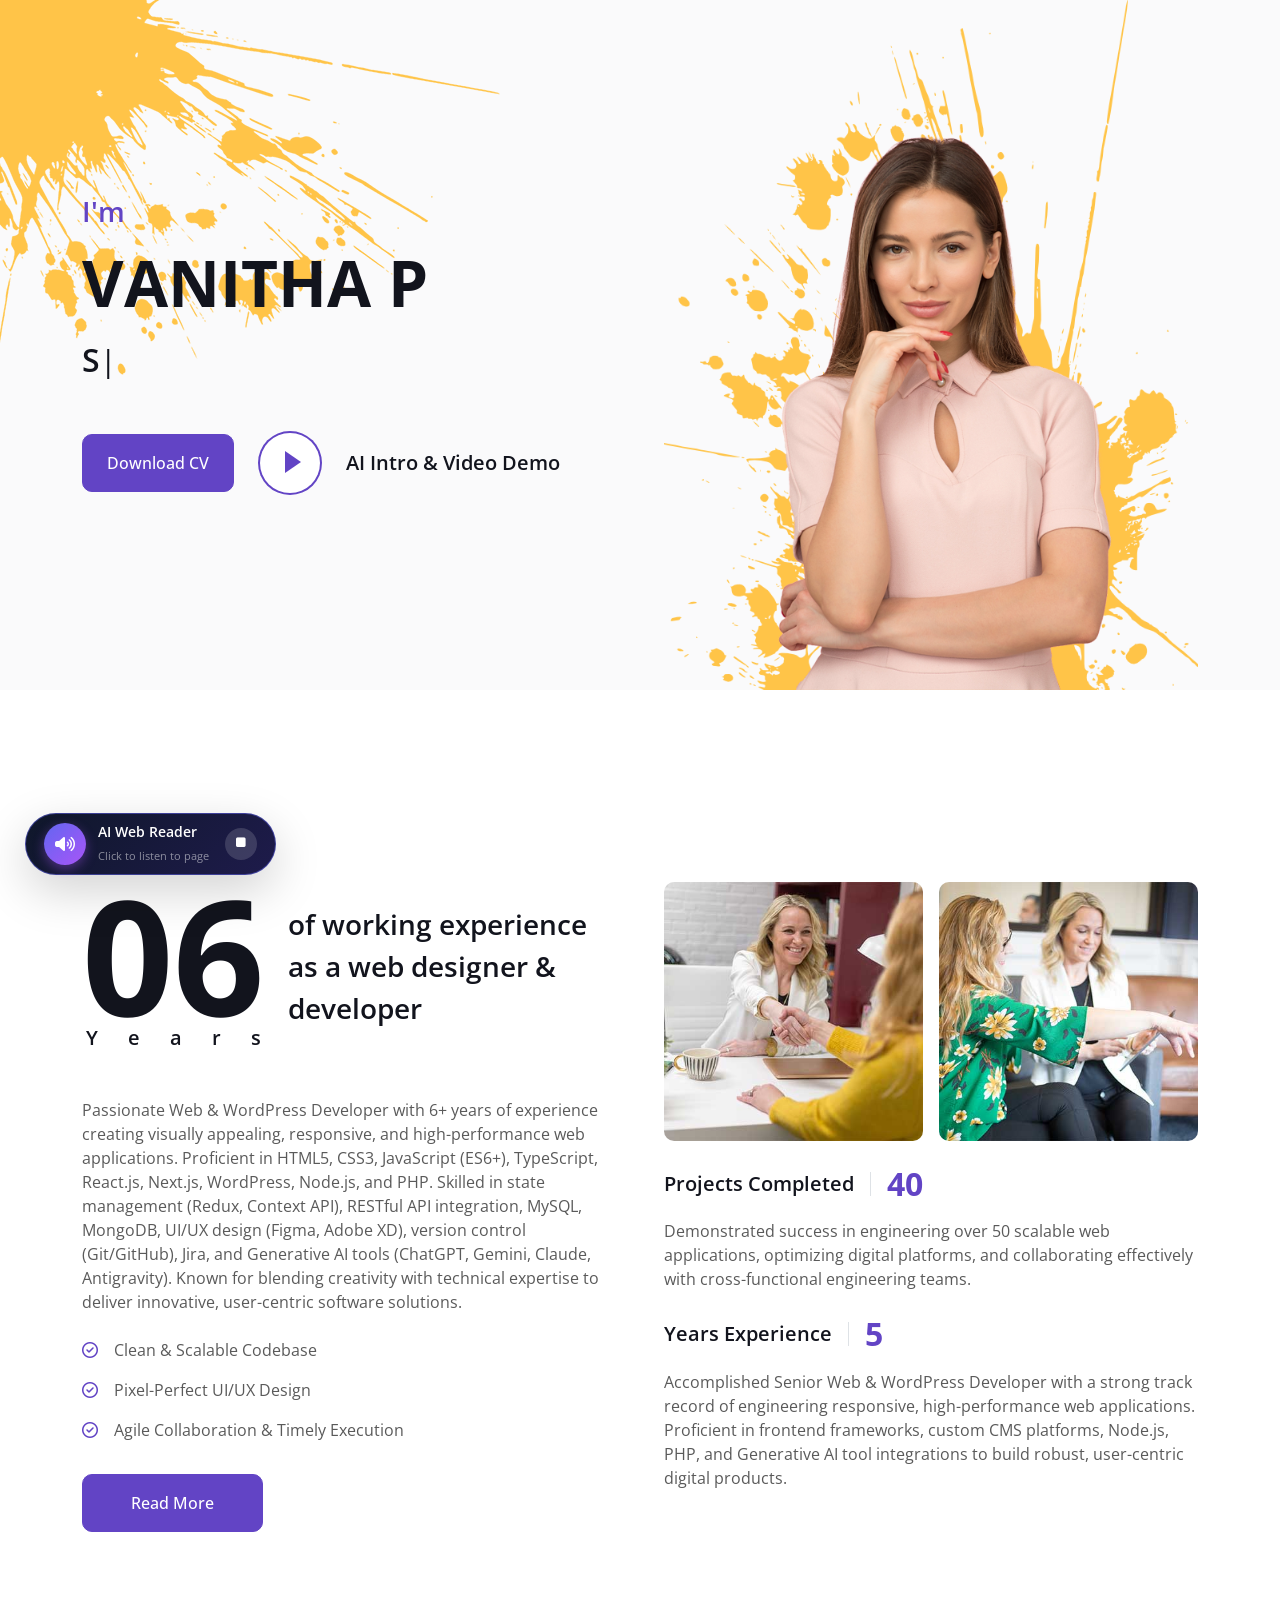
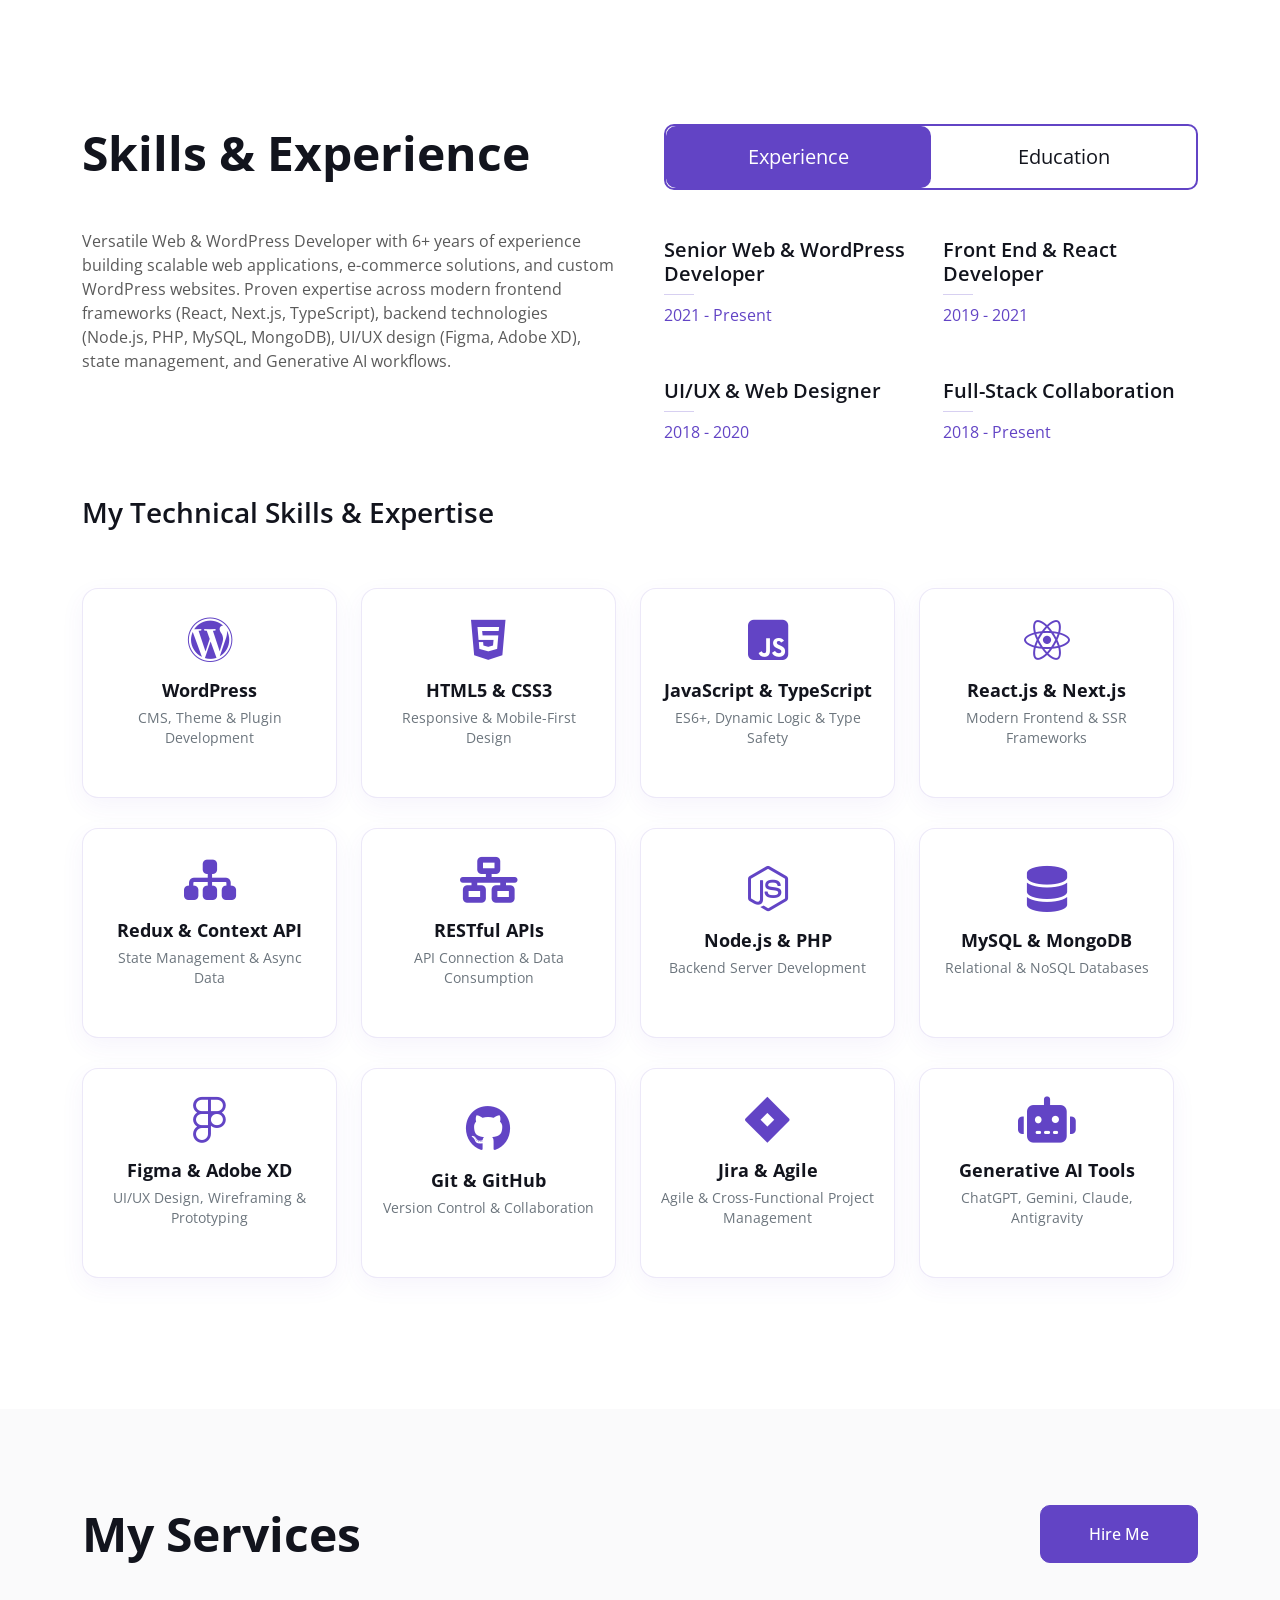
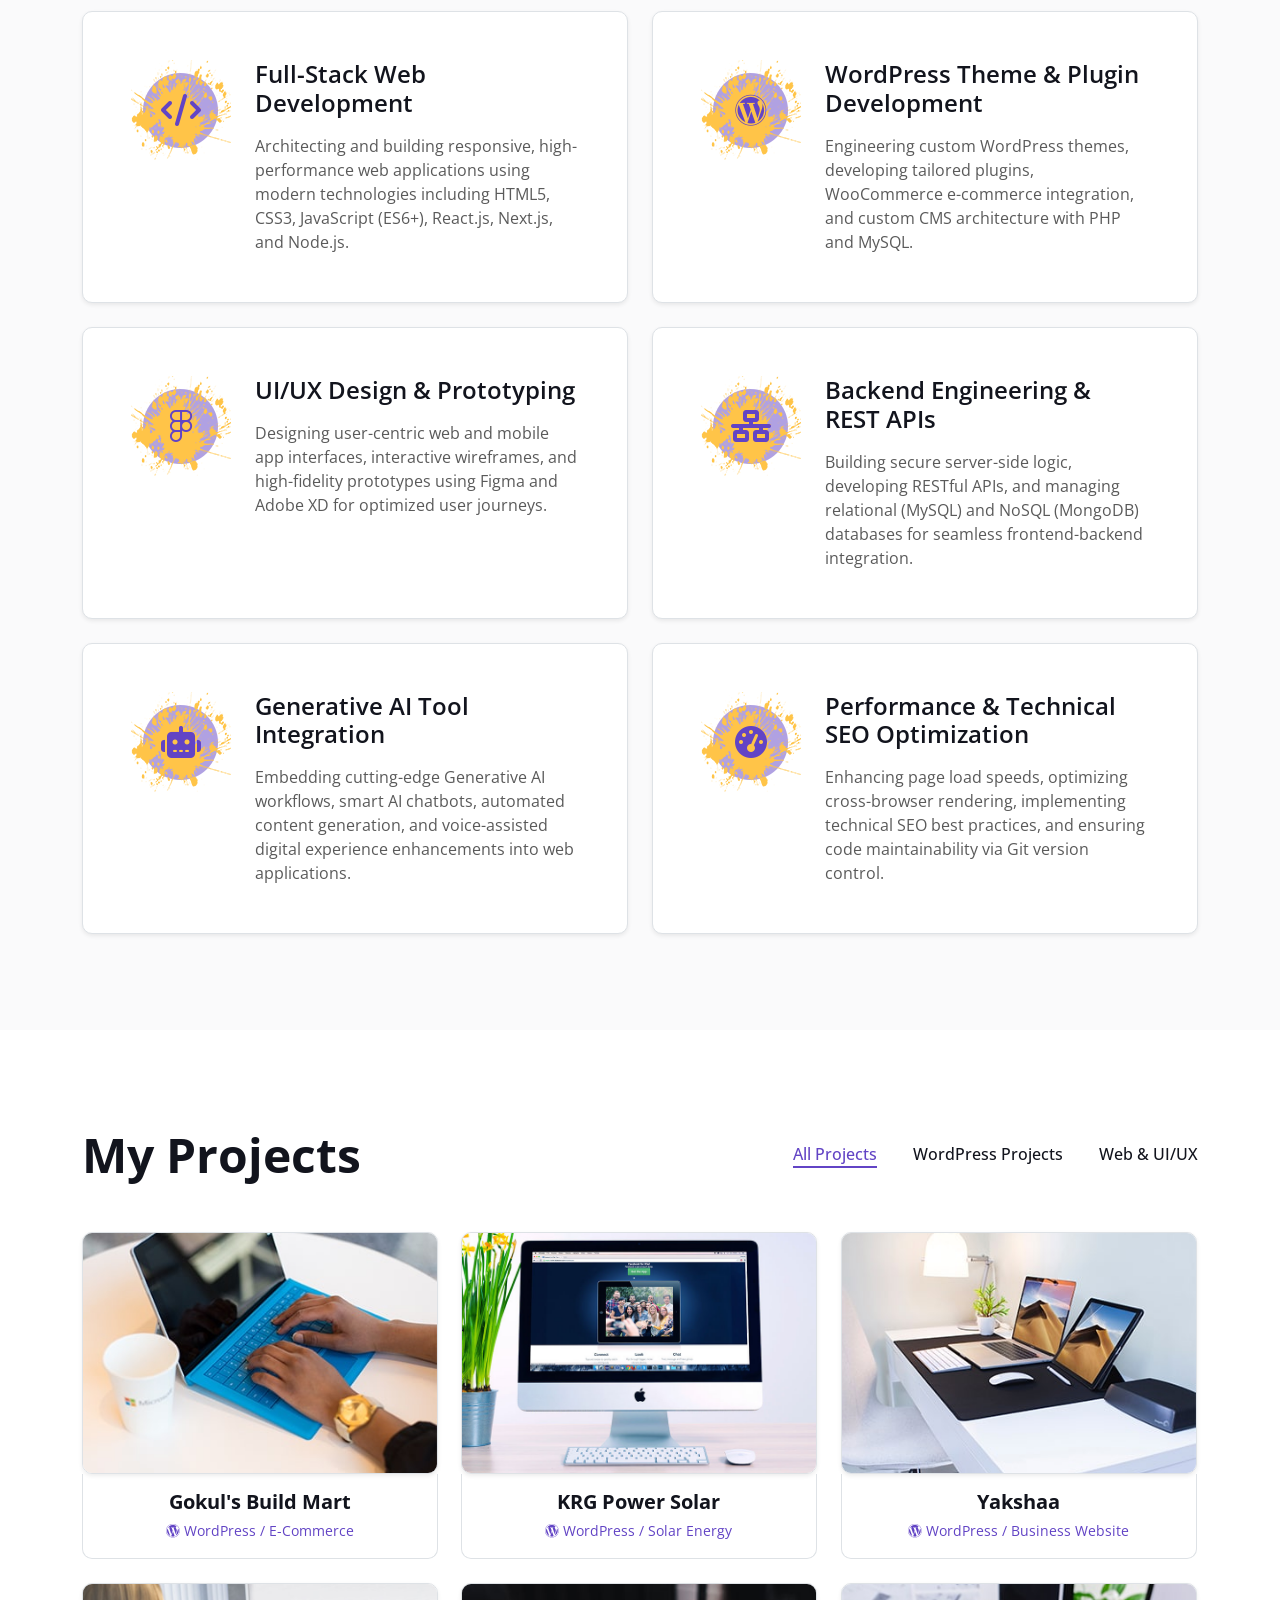
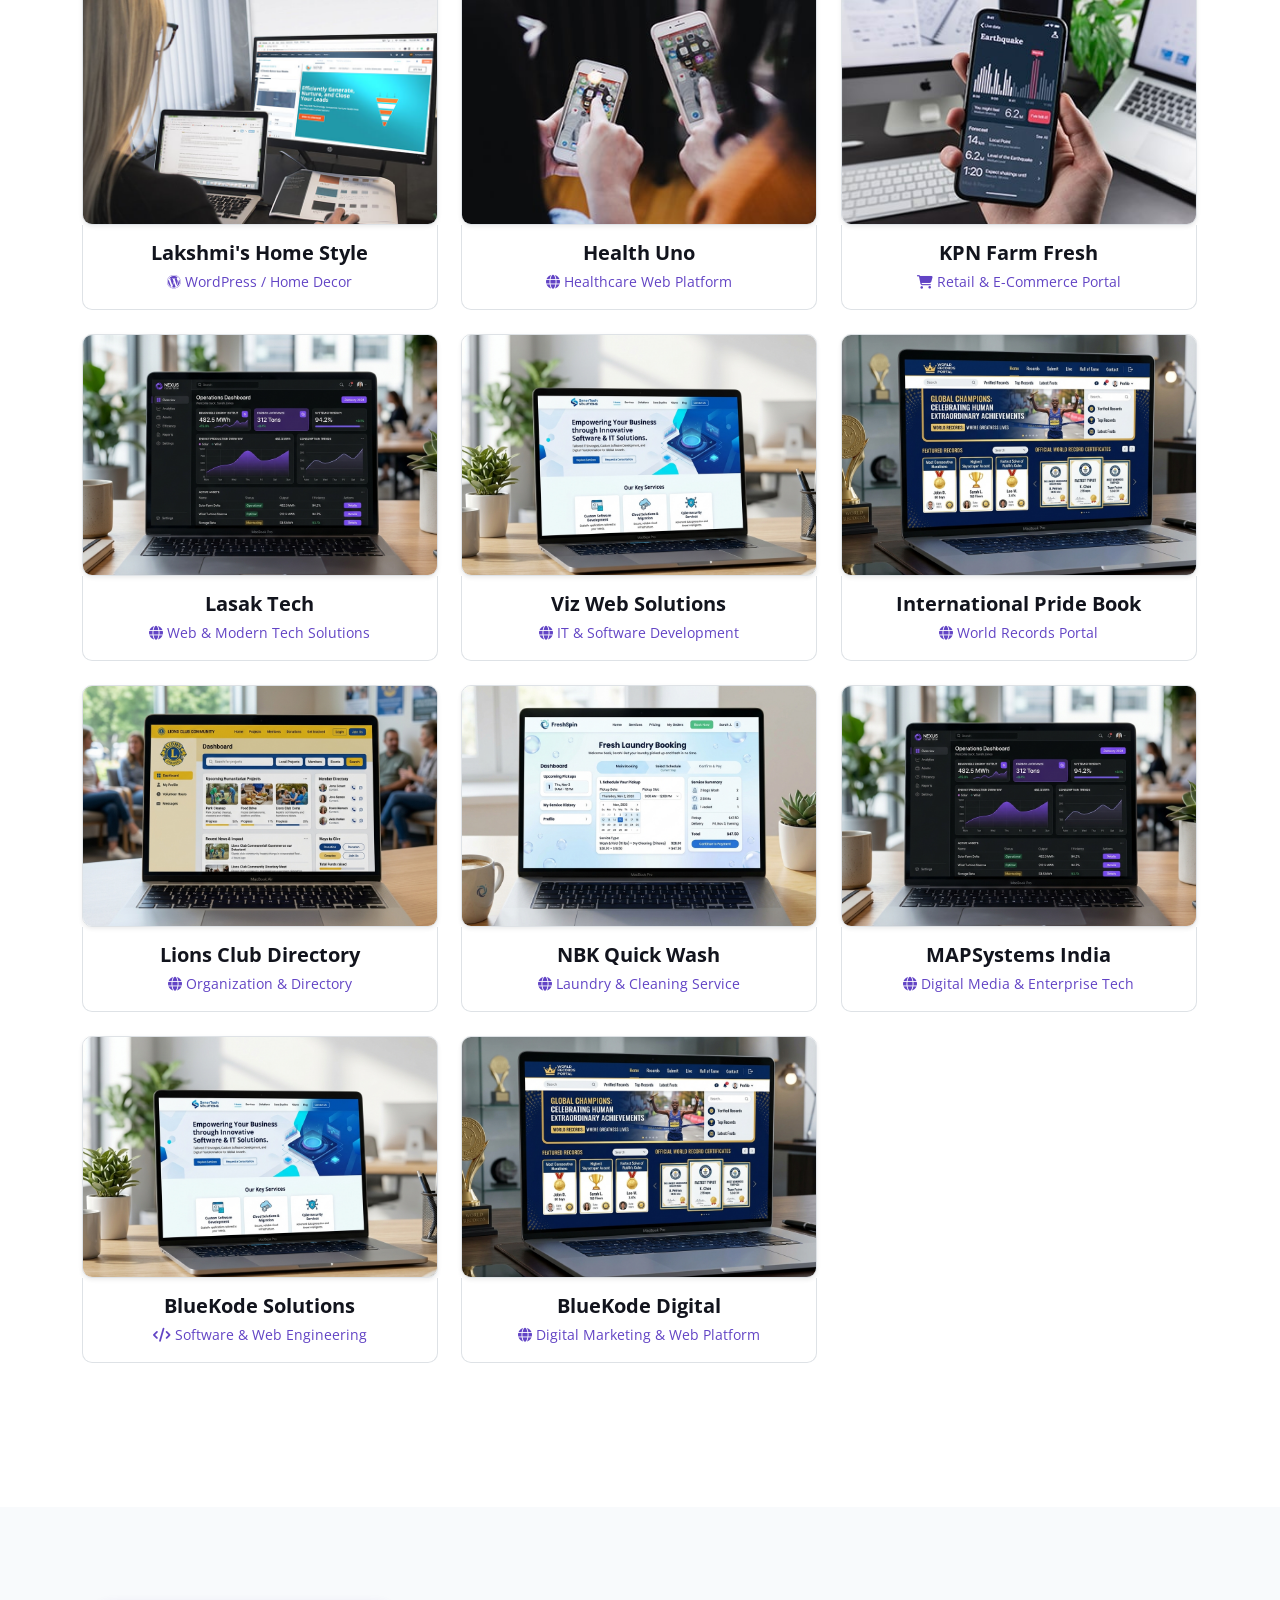
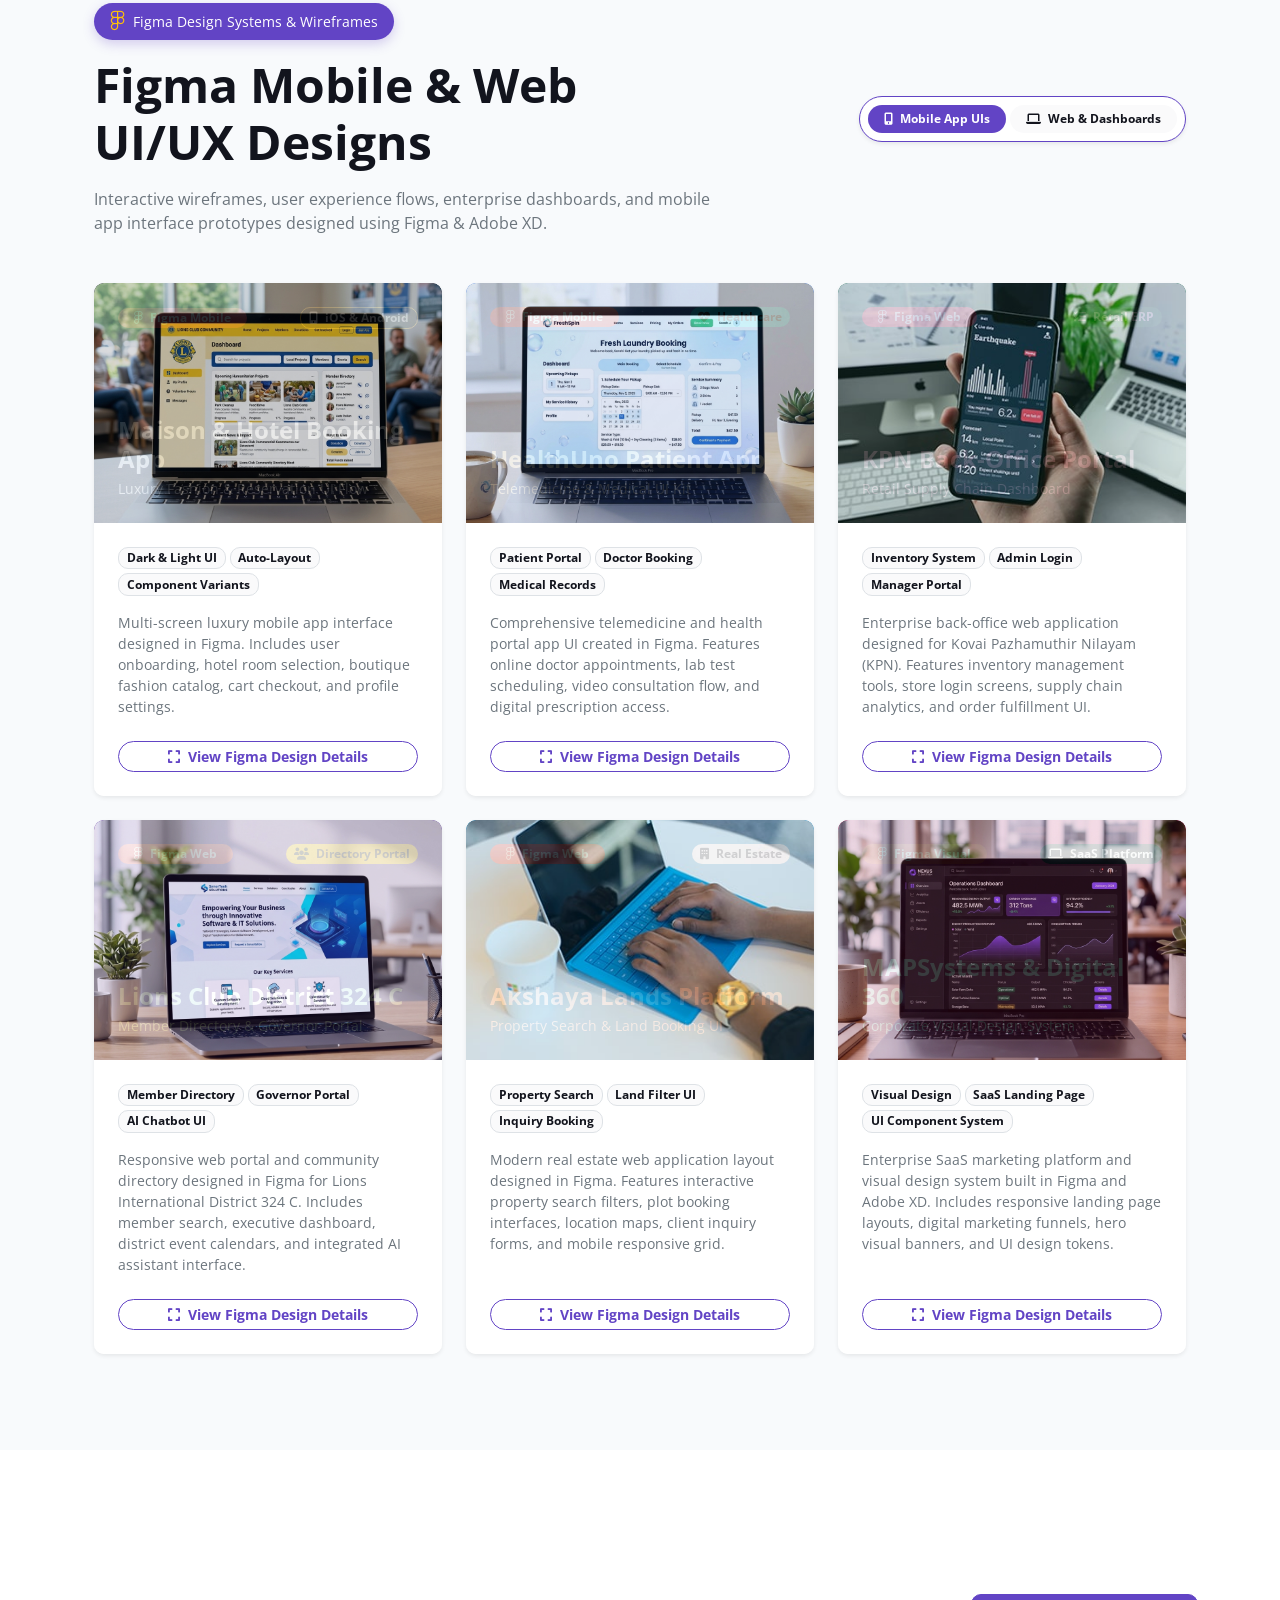
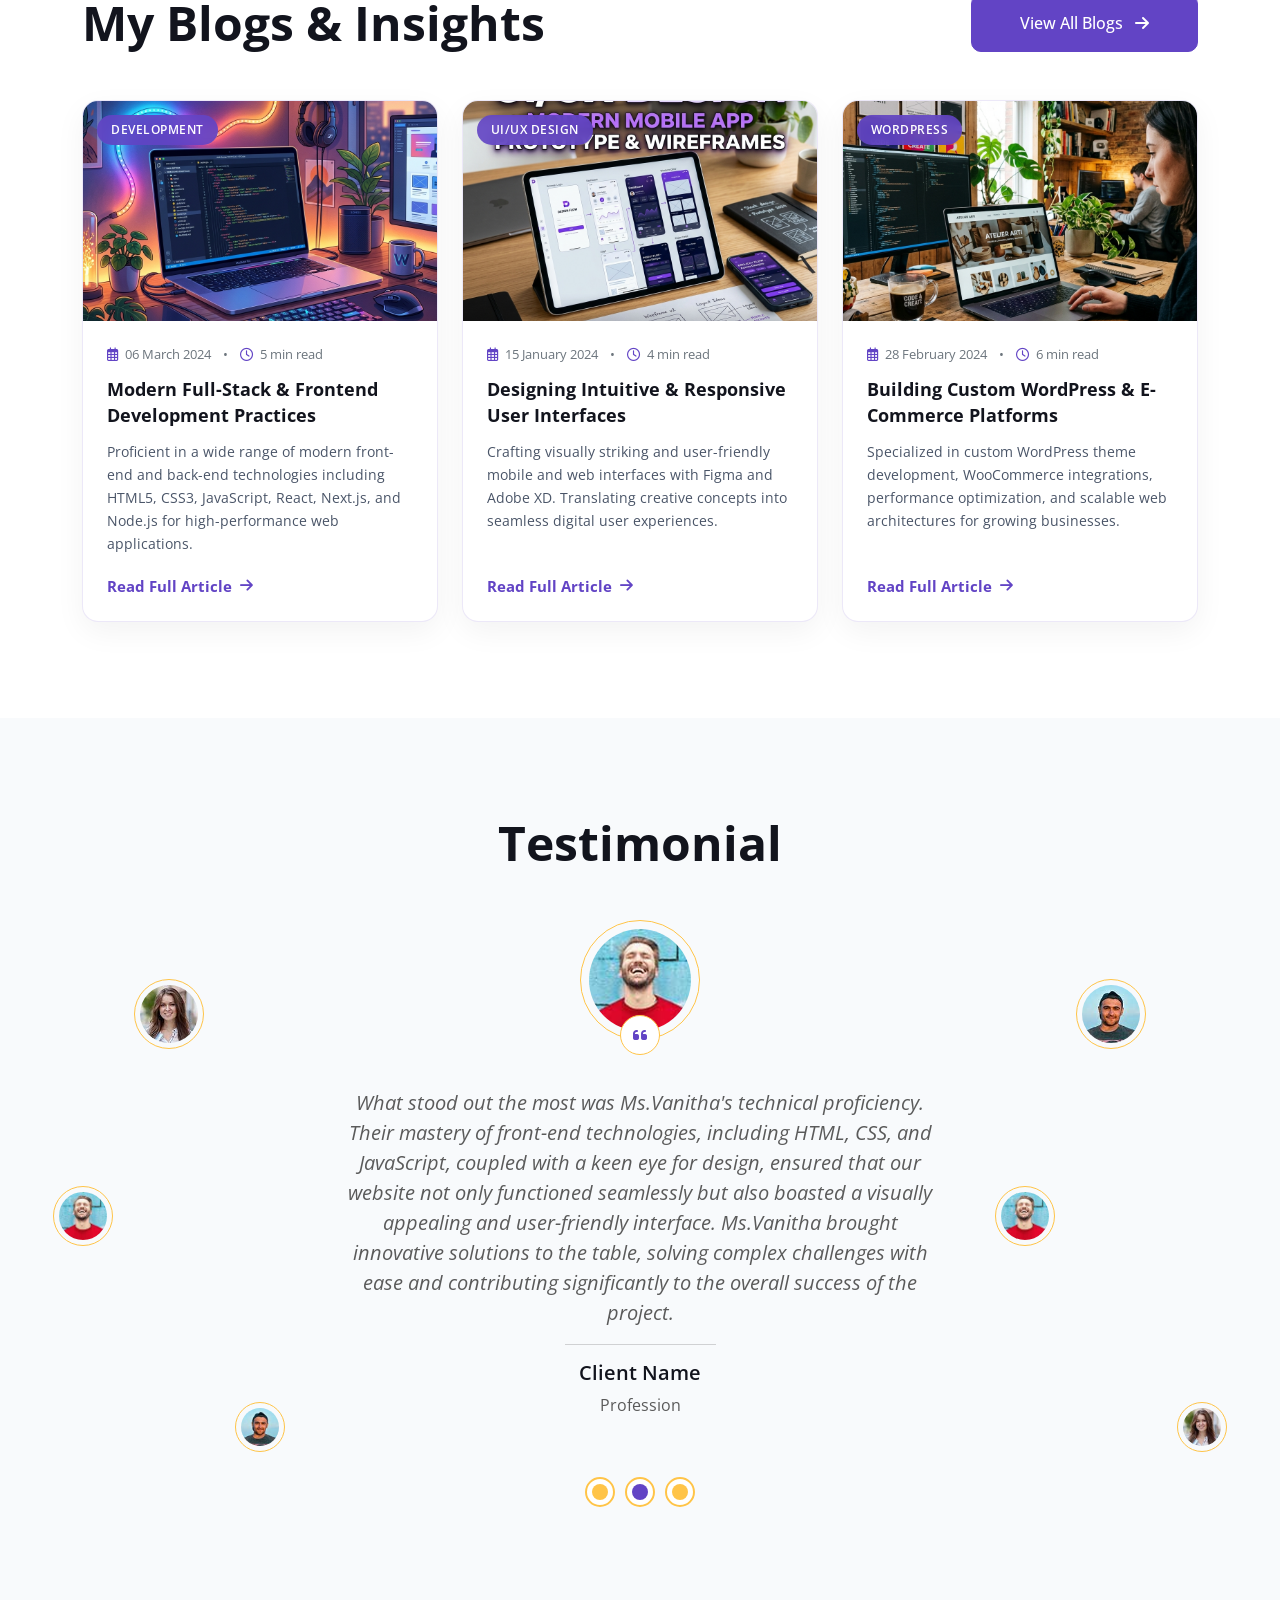
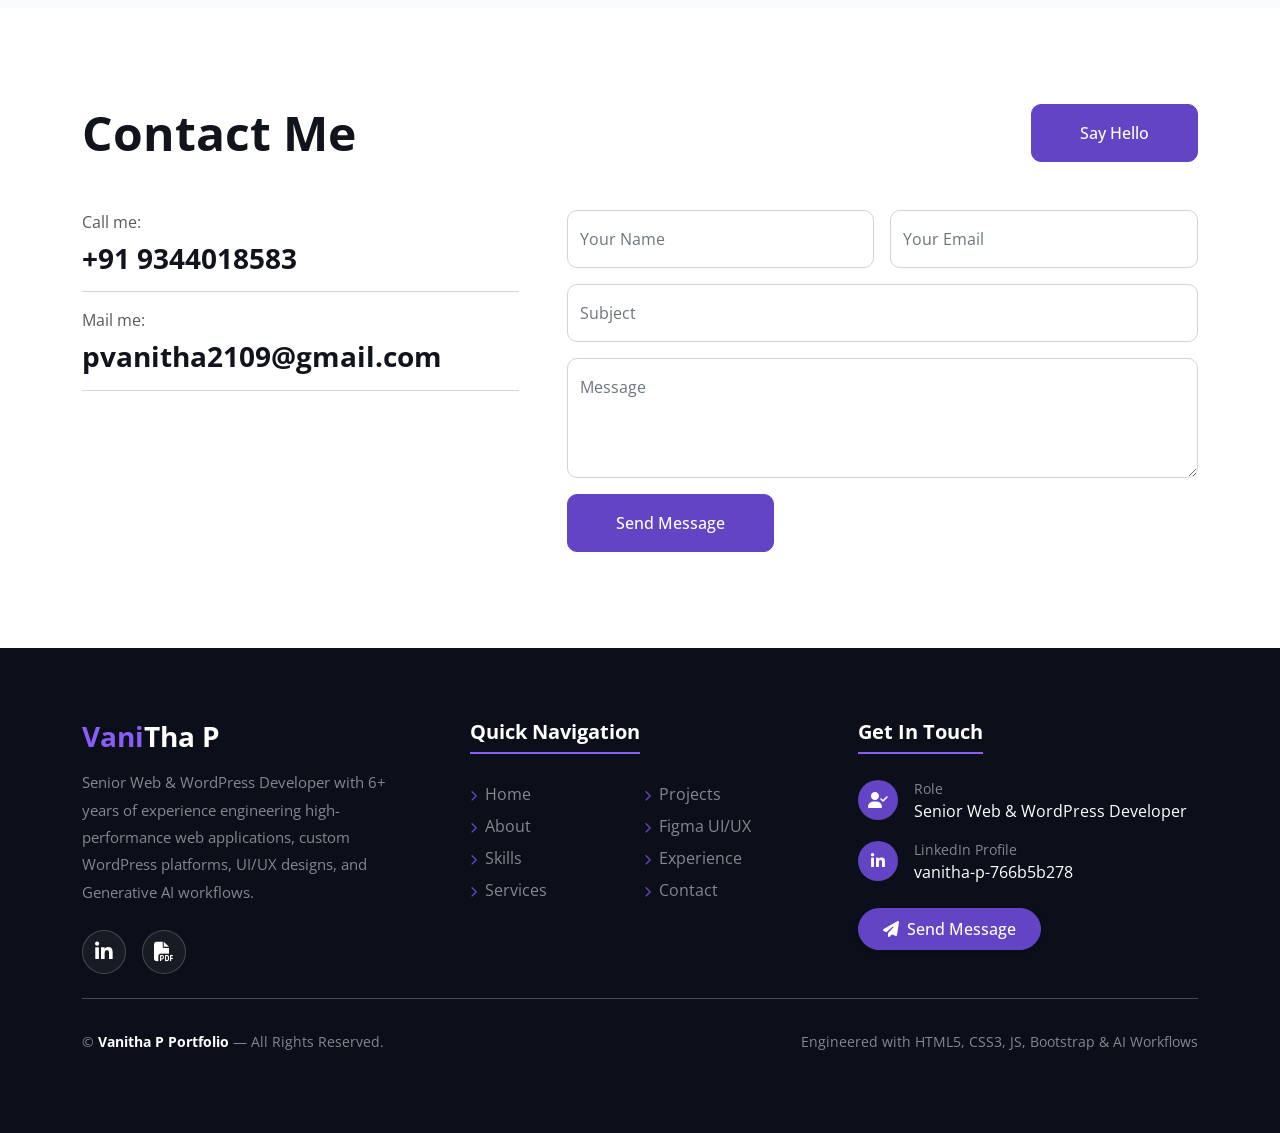
==== commit 1a7c4d26: "Show page split links only with original yellow VaniTha logo across all pages" ====
--- a/index.html
+++ b/index.html
@@ -46,34 +46,24 @@
 
 
     <!-- Navbar Start -->
-    <nav class="navbar navbar-expand-lg bg-white navbar-light fixed-top shadow py-lg-0 px-4 px-lg-5 wow fadeIn"
-        data-wow-delay="0.1s">
+    <nav class="navbar navbar-expand-lg bg-white navbar-light fixed-top shadow py-lg-0 px-4 px-lg-5 wow fadeIn" data-wow-delay="0.1s">
         <a href="index.html" class="navbar-brand d-block d-lg-none">
-            <h2 class="fw-bold m-0" style="color: #6244C5;"><span style="color: #6244C5;">Vani</span><span
-                    style="color: #12141D;">Tha</span></h2>
+            <h1 class="text-primary fw-bold m-0">VaniTha</h1>
         </a>
         <button type="button" class="navbar-toggler" data-bs-toggle="collapse" data-bs-target="#navbarCollapse">
             <span class="navbar-toggler-icon"></span>
         </button>
         <div class="collapse navbar-collapse justify-content-between py-4 py-lg-0" id="navbarCollapse">
             <div class="navbar-nav ms-auto py-0">
-                <a href="#home" class="nav-item nav-link active">Home</a>
-                <a href="#about" class="nav-item nav-link">About</a>
-                <a href="#skill" class="nav-item nav-link">Skills</a>
-                <a href="#service" class="nav-item nav-link">Services</a>
+                <a href="index.html" class="nav-item nav-link active">Home</a>
                 <a href="Experience.html" class="nav-item nav-link">Experience</a>
             </div>
-            <a href="index.html" class="navbar-brand py-3 px-3 mx-2 d-none d-lg-block text-decoration-none">
-                <h2 class="fw-bold m-0" style="font-size: 26px;"><span style="color: #6244C5;">Vani</span><span
-                        style="color: #12141D;">Tha</span></h2>
+            <a href="index.html" class="navbar-brand bg-secondary py-3 px-4 mx-3 d-none d-lg-block">
+                <h1 class="text-primary fw-bold m-0">VaniTha</h1>
             </a>
             <div class="navbar-nav me-auto py-0">
-
-                <a href="#project" class="nav-item nav-link">Projects</a>
-                <a href="#figma-ui-ux" class="nav-item nav-link">Figma UI/UX</a>
-                <a href="#team" class="nav-item nav-link">Blogs</a>
-                <a href="#testimonial" class="nav-item nav-link">Testimonial</a>
-                <a href="#contact" class="nav-item nav-link">Contact</a>
+                <a href="blogs.html" class="nav-item nav-link">Blogs</a>
+                <a href="contact.html" class="nav-item nav-link">Contact</a>
             </div>
         </div>
     </nav>
--- a/css/style.css
+++ b/css/style.css
@@ -158,11 +158,12 @@
 }
 
 .navbar .navbar-nav .nav-link {
-    padding: 20px 15px;
+    padding: 20px 10px;
     color: var(--dark);
-    font-size: 18px;
+    font-size: 15px;
     font-weight: 600;
     outline: none;
+    white-space: nowrap;
 }
 
 .navbar .navbar-nav .nav-link:hover,
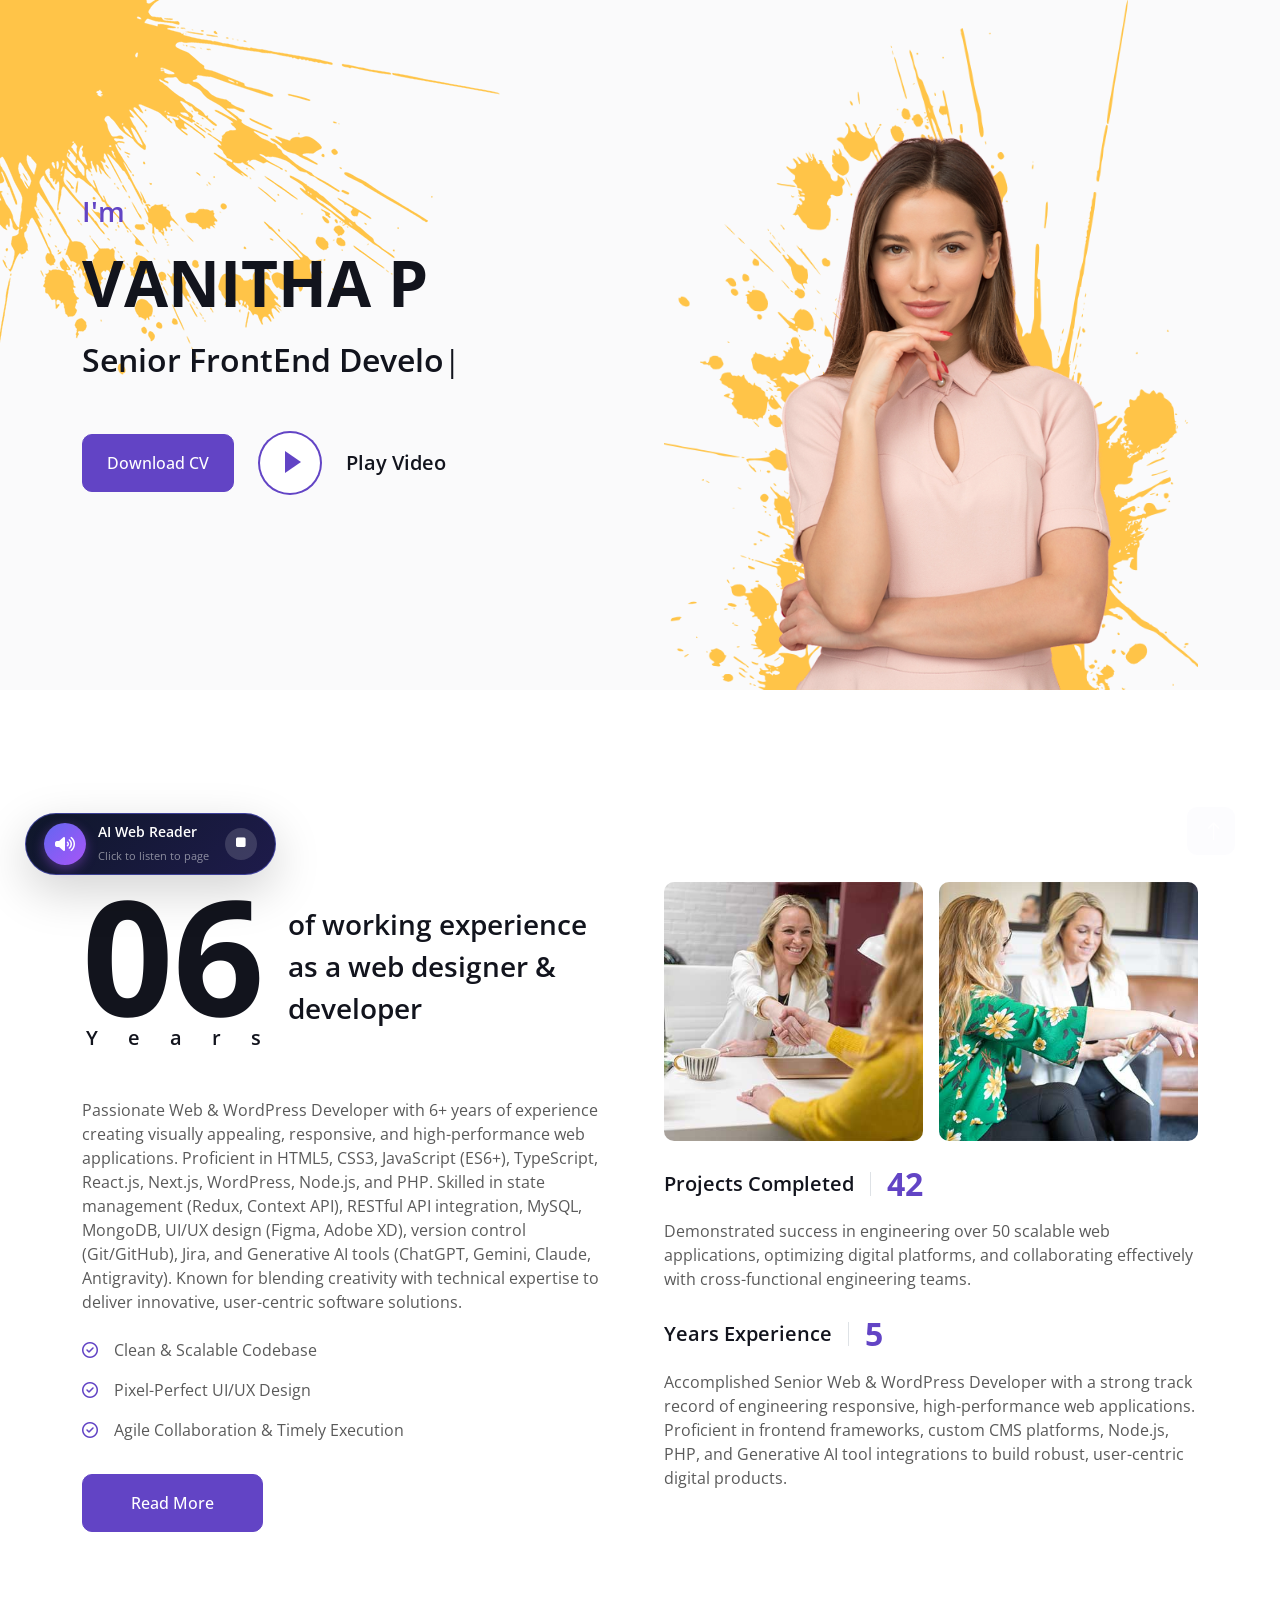
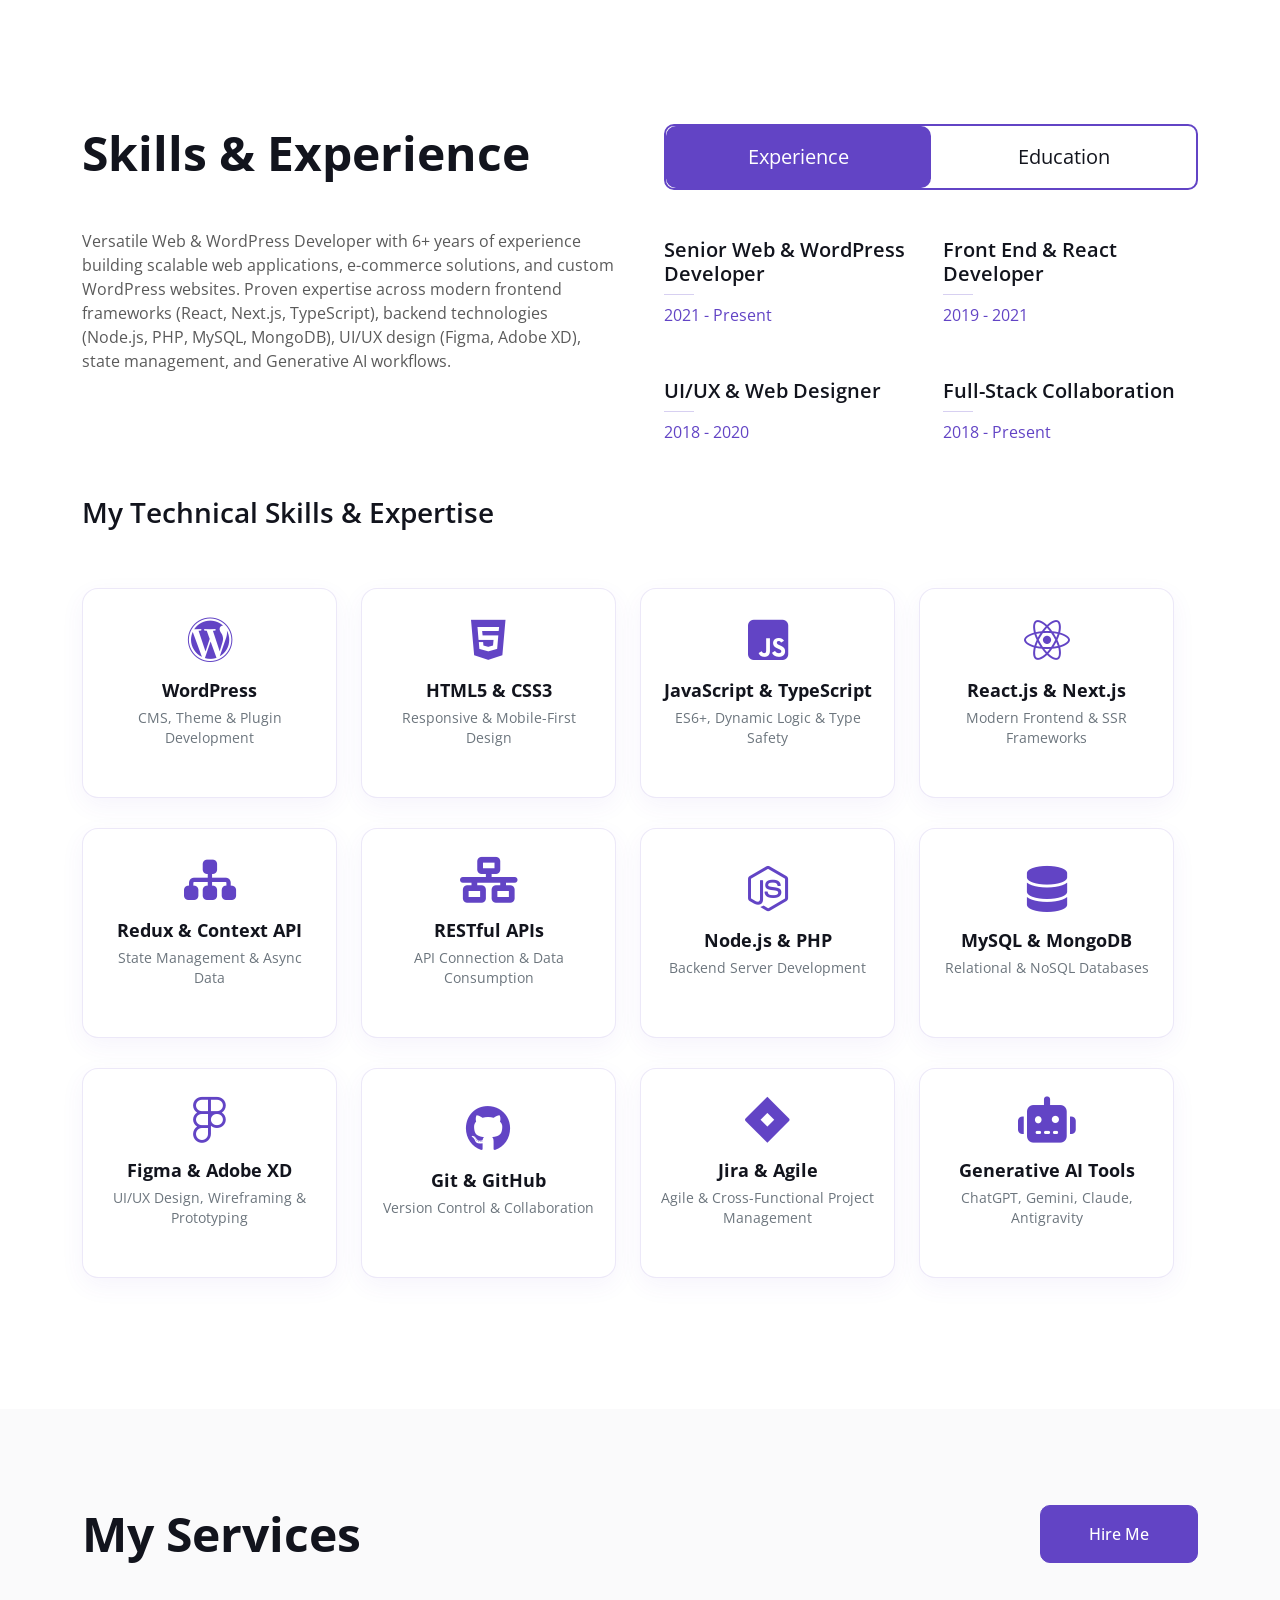
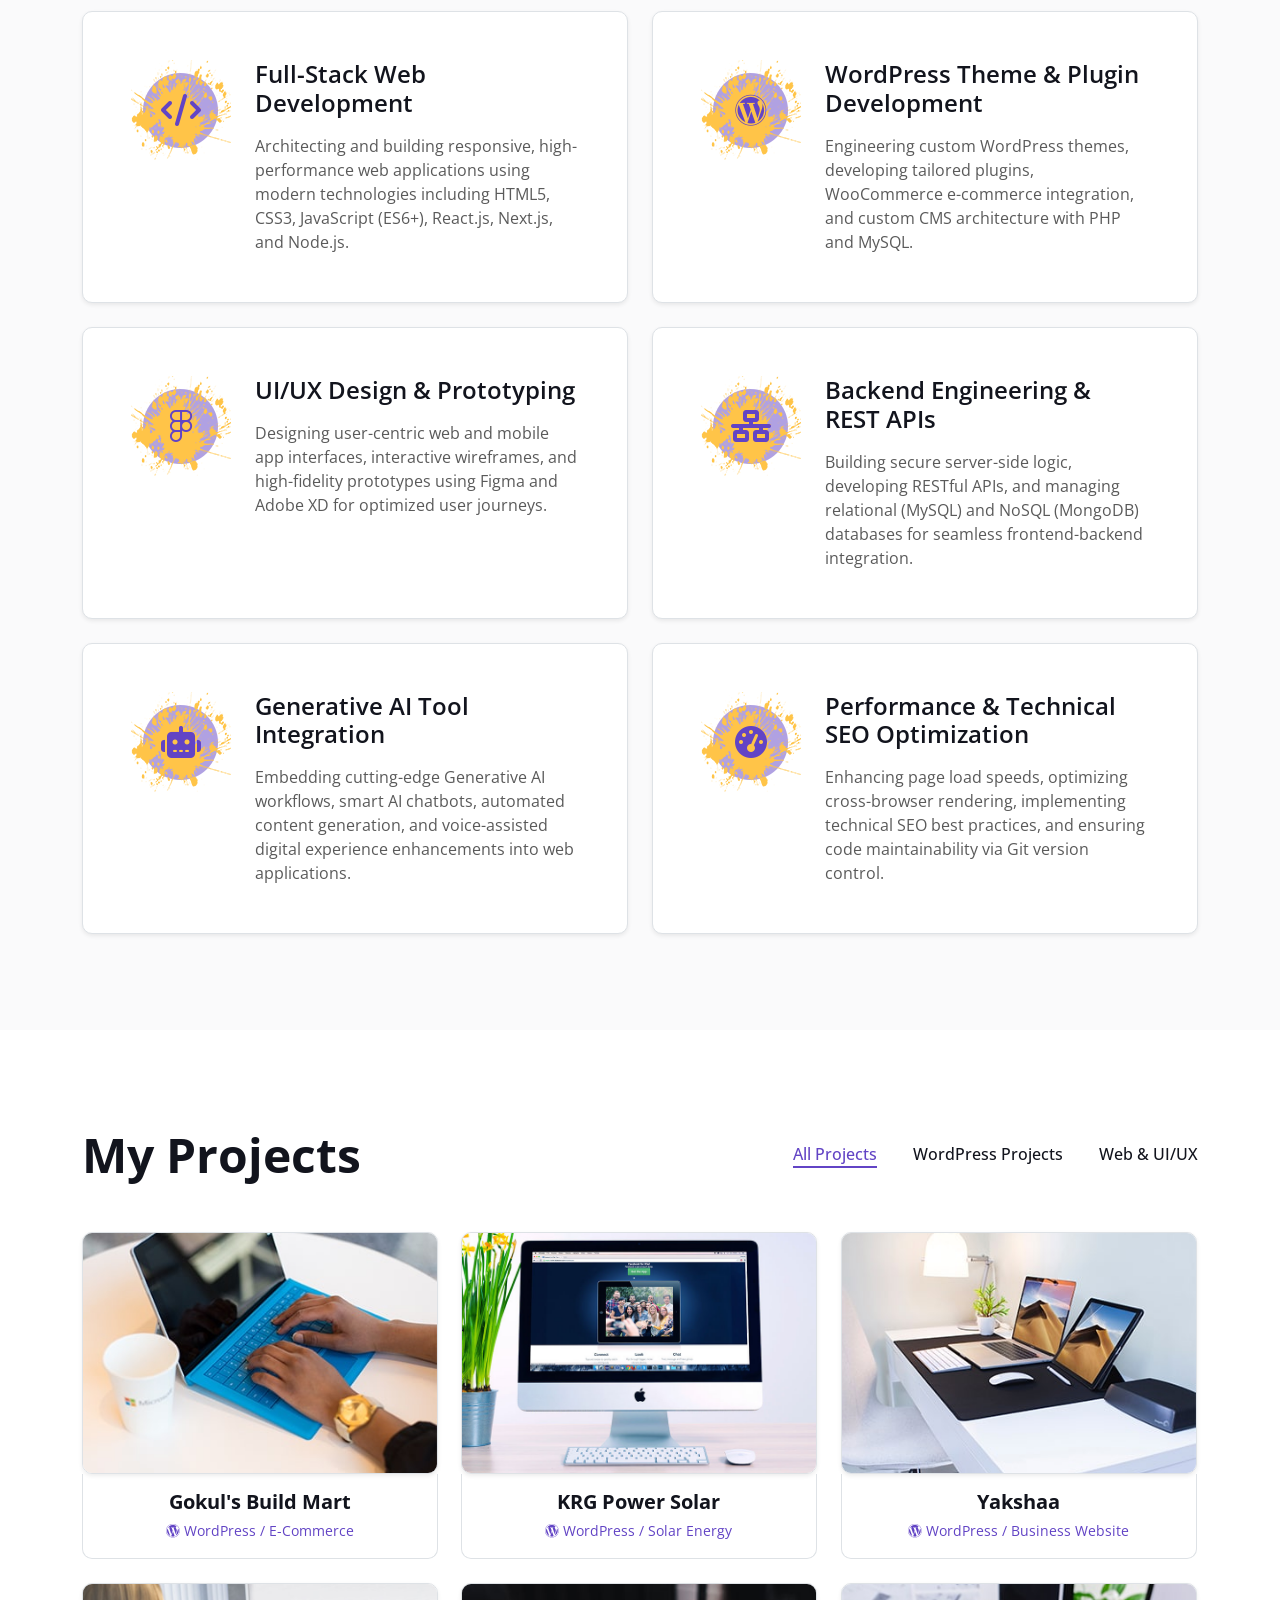
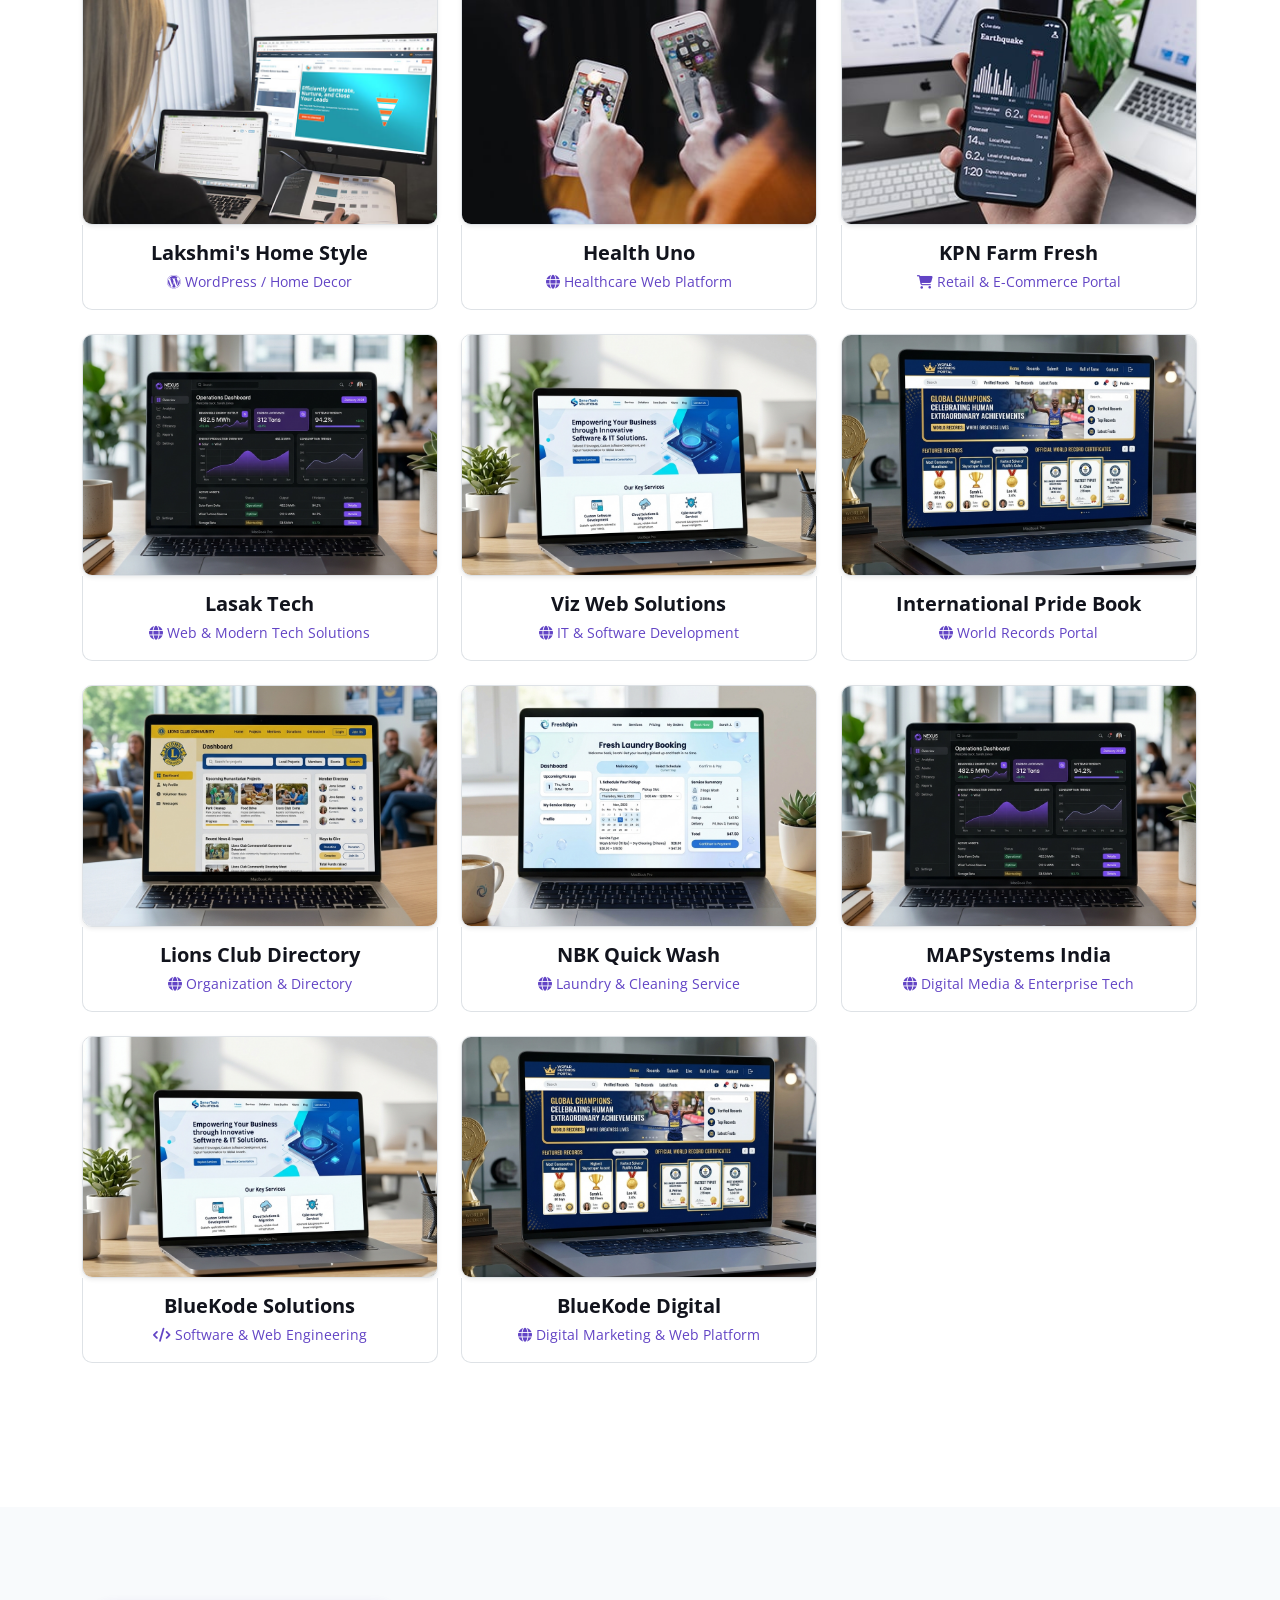
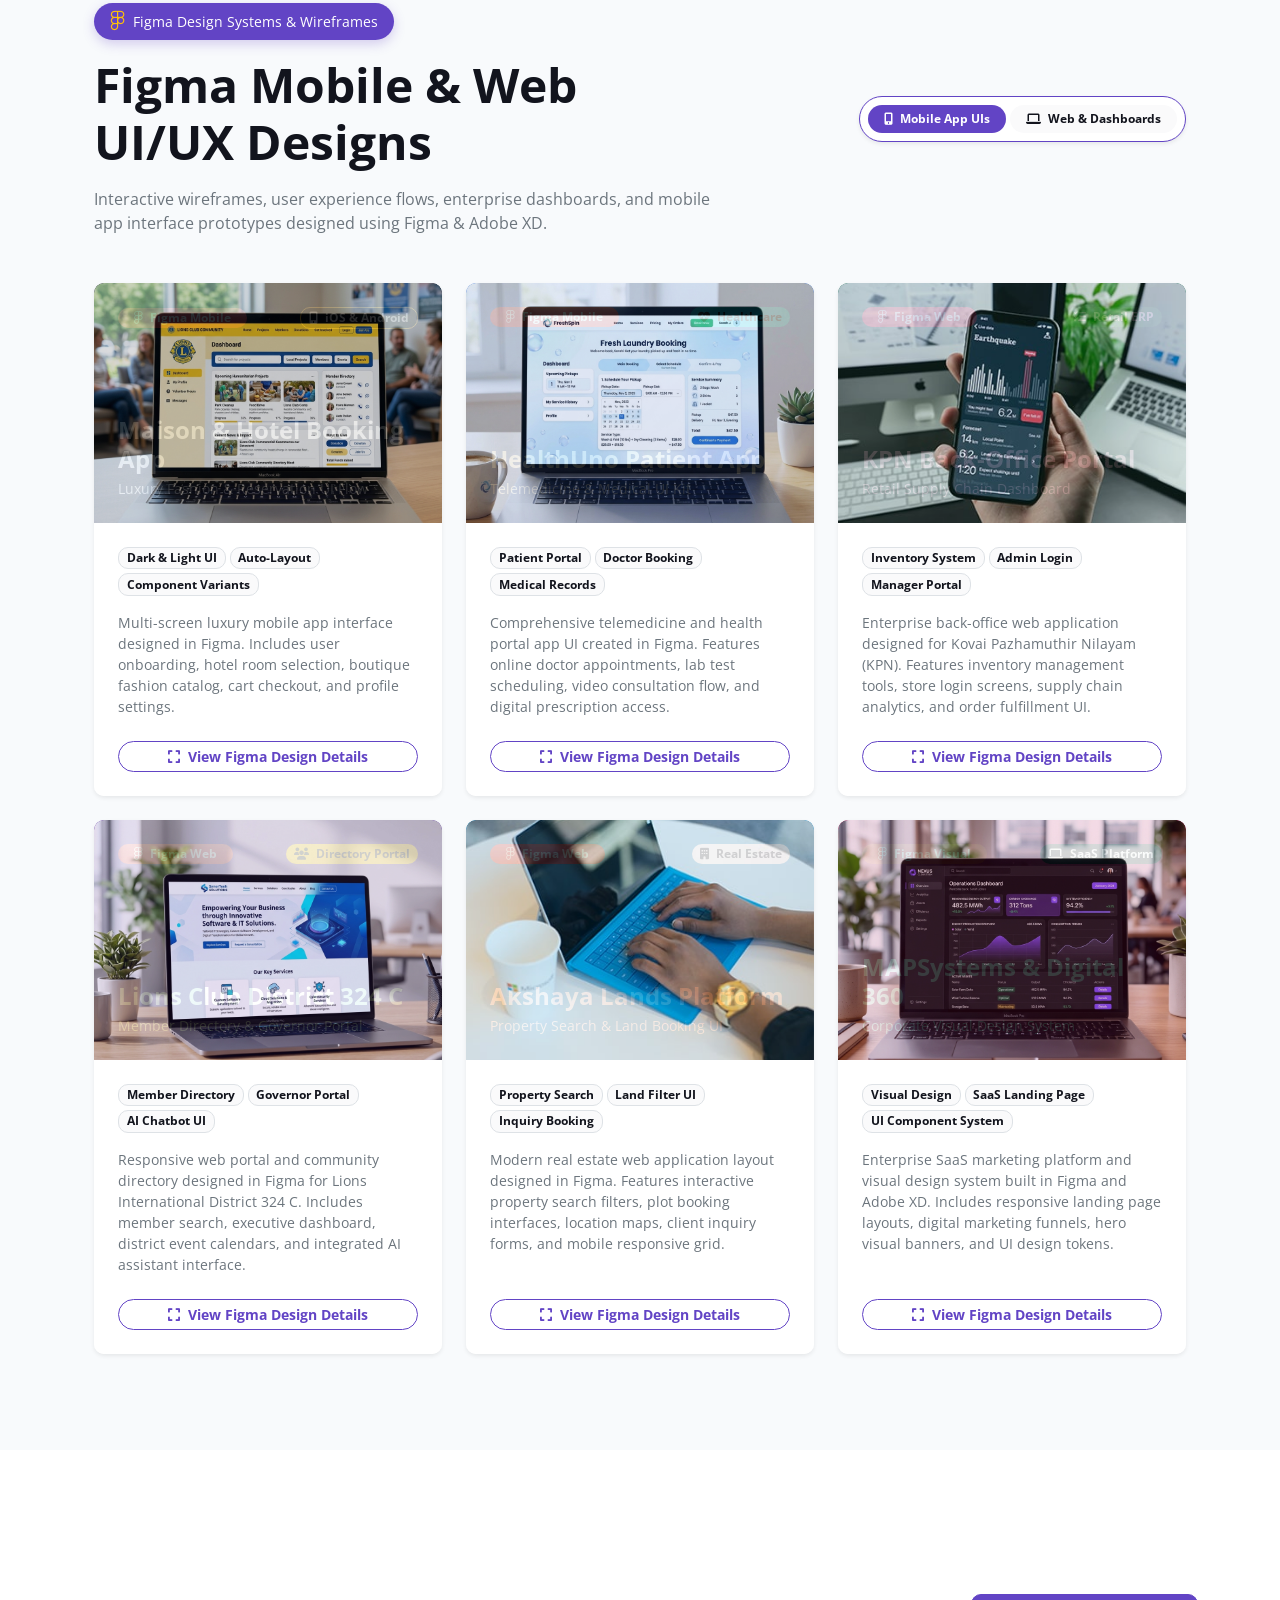
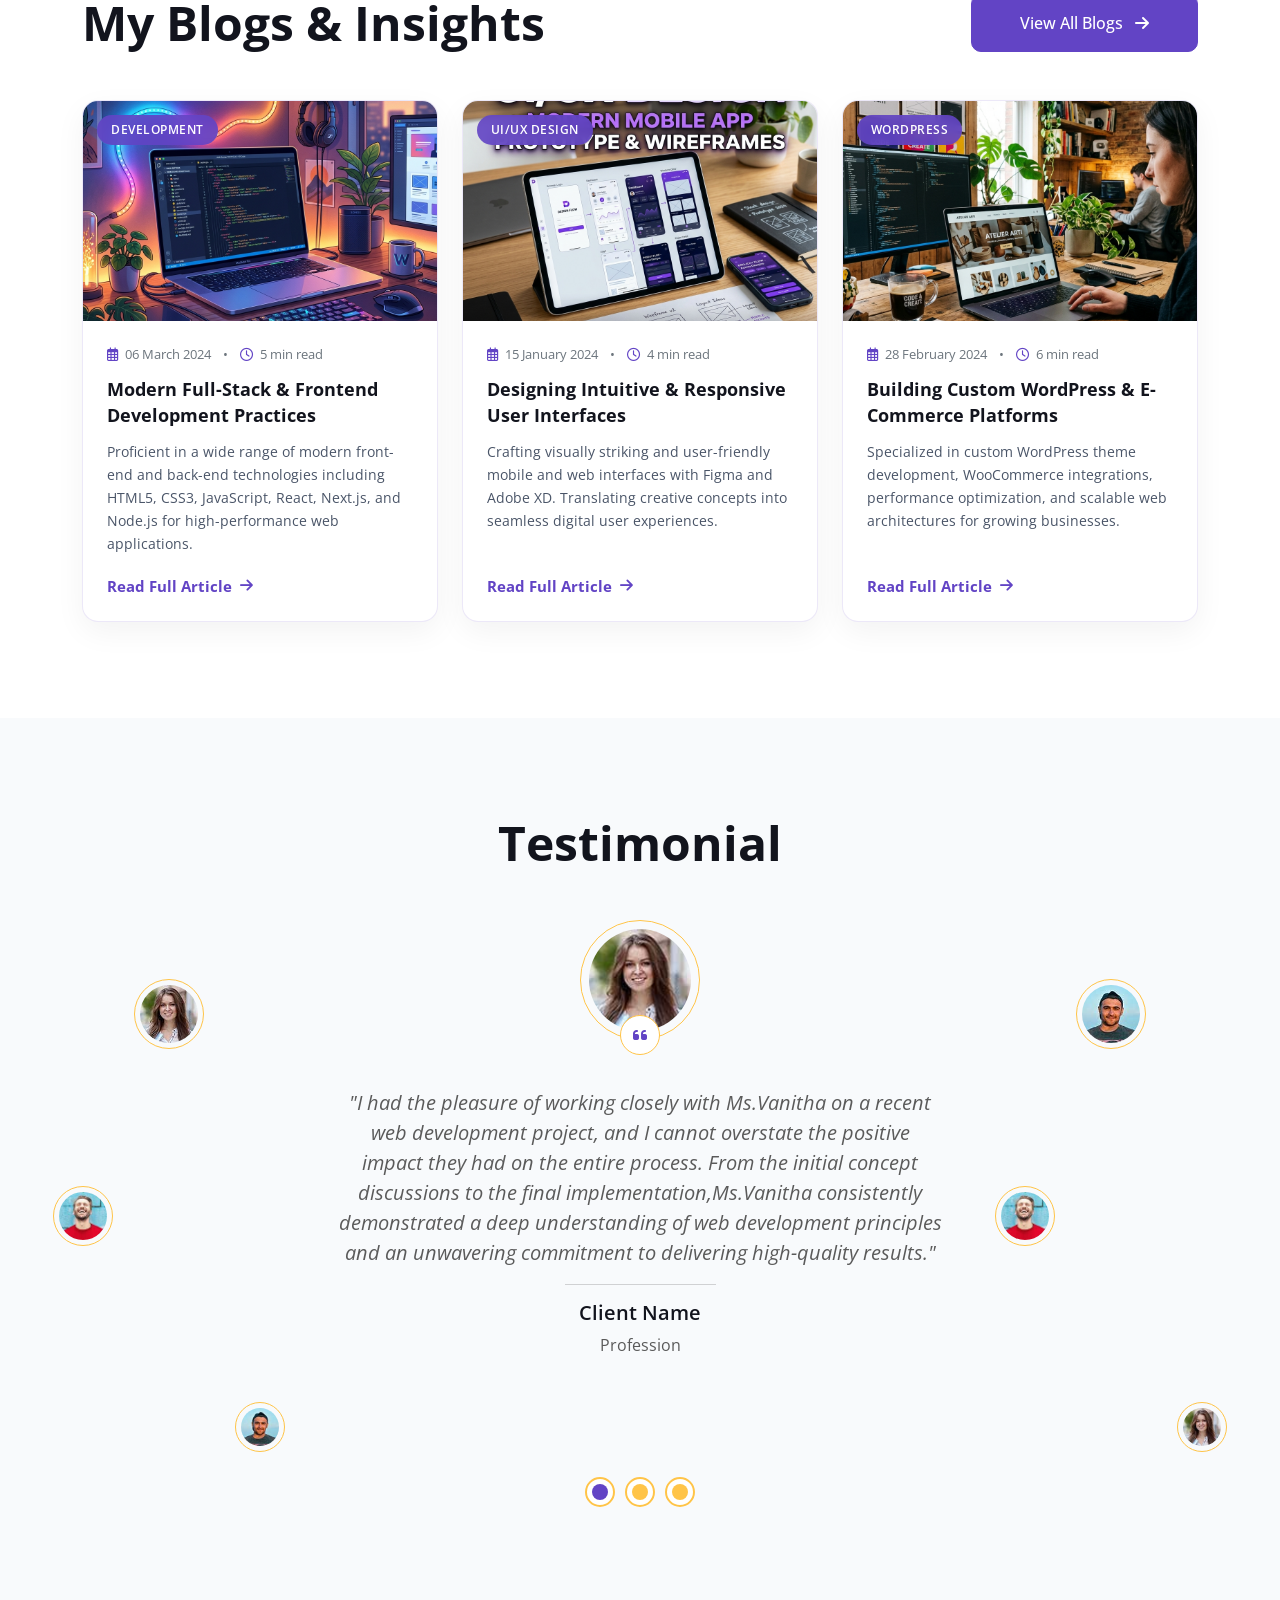
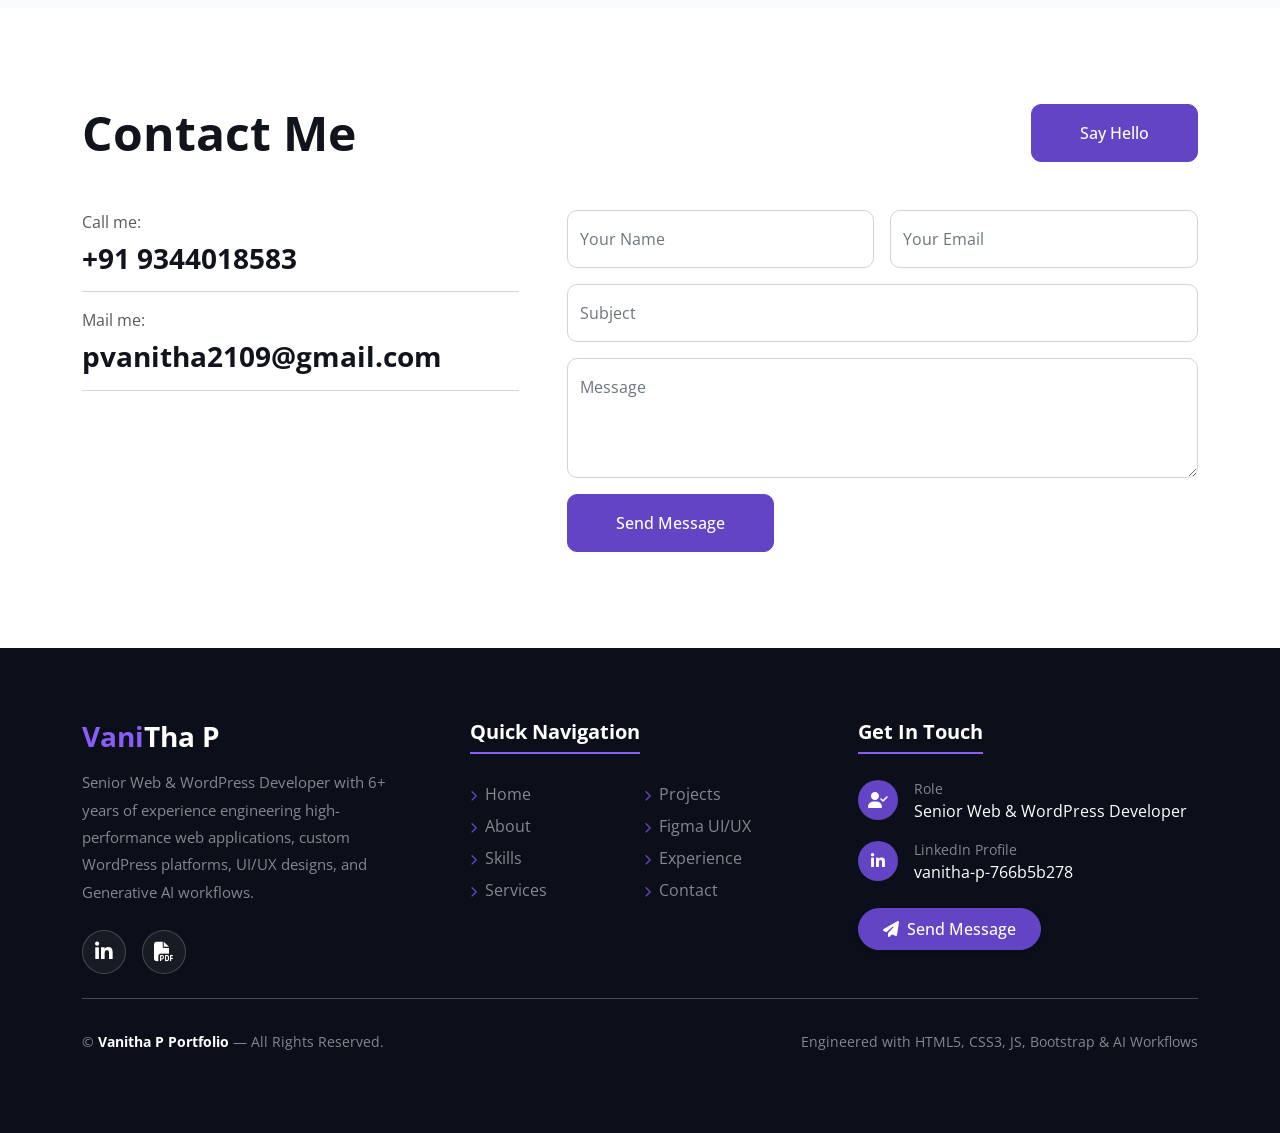
==== commit de7b8e8d: "Update typed-text animation, Play Video label, and link all CV buttons to local Vanitha-resume.pdf" ====
--- a/index.html
+++ b/index.html
@@ -78,17 +78,16 @@
                     <h3 class="text-primary mb-3">I'm</h3>
                     <h1 class="display-3 mb-3">VANITHA P</h1>
                     <h2 class="typed-text-output d-inline"></h2>
-                    <div class="typed-text d-none">FrontEnd Developer, Senior WordPress Developer, Full-Stack Engineer,
-                        Generative AI Specialist, UI/UX Designer</div>
+                    <div class="typed-text d-none">Senior FrontEnd Developer, Senior WordPress Developer, Full-Stack Engineer, Generative AI Specialist, UI/UX Designer</div>
                     <div class="d-flex align-items-center pt-5">
                         <a id="pdfLink" class="btn btn-primary py-3 px-4 me-4"
-                            href="https://drive.google.com/file/d/1aGcUtcD5HyZtUioSVjjAgJkVhFFIO5Ty/view?usp=drivesdk"
+                            href="Vanitha-resume.pdf" download="Vanitha-resume.pdf"
                             target="_blank">Download CV</a>
                         <button type="button" class="btn-play" data-bs-toggle="modal"
                             data-src="https://www.youtube.com/embed/DWRcNpR6Kdc" data-bs-target="#videoModal">
                             <span></span>
                         </button>
-                        <h5 class="ms-4 mb-0 d-none d-sm-block">AI Intro & Video Demo</h5>
+                        <h5 class="ms-4 mb-0 d-none d-sm-block">Play Video</h5>
                     </div>
                 </div>
                 <div class="col-lg-6">
@@ -1732,8 +1731,7 @@
                                 style="width: 44px; height: 44px; background: rgba(255,255,255,0.05); border-color: rgba(255,255,255,0.2);">
                                 <i class="fab fa-linkedin-in text-white fs-5"></i>
                             </a>
-                            <a href="https://drive.google.com/file/d/1aGcUtcD5HyZtUioSVjjAgJkVhFFIO5Ty/view?usp=drivesdk"
-                                target="_blank"
+                            <a href="Vanitha-resume.pdf" download="Vanitha-resume.pdf" target="_blank"
                                 class="btn btn-outline-light rounded-circle d-flex align-items-center justify-content-center"
                                 style="width: 44px; height: 44px; background: rgba(255,255,255,0.05); border-color: rgba(255,255,255,0.2);">
                                 <i class="fa fa-file-pdf text-white fs-5"></i>
--- a/css/style.css
+++ b/css/style.css
@@ -1,5 +1,3 @@
-
-
 .box {
     padding: 20px 0px;
 }
@@ -54,18 +52,18 @@
     word-break: break-word;
 }
 
-.box-part .fa-solid, 
-.box-part .fas, 
-.box-part .fa-brands, 
+.box-part .fa-solid,
+.box-part .fas,
+.box-part .fa-brands,
 .box-part .fab {
     color: #6244C5;
     font-size: 46px;
     transition: transform 0.3s ease;
 }
 
-.box-part:hover .fa-solid, 
-.box-part:hover .fas, 
-.box-part:hover .fa-brands, 
+.box-part:hover .fa-solid,
+.box-part:hover .fas,
+.box-part:hover .fa-brands,
 .box-part:hover .fab {
     transform: scale(1.1);
 }
@@ -118,7 +116,8 @@
     font-weight: 500;
     transition: .5s;
 }
-.heading{
+
+.heading {
     font-family: "Rubik", sans-serif;
 }
 
@@ -145,8 +144,9 @@
 .btn-square,
 .btn-sm-square,
 .btn-lg-square {
- text-align: center;
-}
+    text-align: center;
+}
+
 .d-flex {
     display: flex;
 }
@@ -160,7 +160,7 @@
 .navbar .navbar-nav .nav-link {
     padding: 20px 10px;
     color: var(--dark);
-    font-size: 15px;
+    font-size: 17px;
     font-weight: 600;
     outline: none;
     white-space: nowrap;
@@ -172,7 +172,7 @@
 }
 
 @media (max-width: 991.98px) {
-    .navbar .navbar-nav .nav-link  {
+    .navbar .navbar-nav .nav-link {
         padding: 10px 0;
     }
 }
@@ -407,17 +407,23 @@
 .team-item:hover .team-text div {
     margin-left: 30px;
 }
-.blogs-details{
-    background-image: linear-gradient(#12141d80,#12141D),url(/img/index.jpg);height: 400px;
+
+.blogs-details {
+    background-image: linear-gradient(#12141d80, #12141D), url(/img/index.jpg);
+    height: 400px;
     border-radius: 12px;
-    
-}
-.blogs-details h1{
-    position: relative;top: 132px;font-size: 62px;
-}
-
-.blogs-details h3{
-    position: relative;top: 132px;
+
+}
+
+.blogs-details h1 {
+    position: relative;
+    top: 132px;
+    font-size: 62px;
+}
+
+.blogs-details h3 {
+    position: relative;
+    top: 132px;
 }
 
 /*** Testimonial ***/
@@ -525,6 +531,7 @@
     gap: 12px;
     margin-bottom: 15px;
 }
+
 .footer-1 {
     text-align: center;
     position: static !important;
@@ -532,6 +539,7 @@
     color: #a0a5b5;
     font-size: 0.95rem;
 }
+
 .copy-right {
     text-align: center;
     position: static !important;
@@ -541,22 +549,38 @@
     font-weight: 800;
     color: #ffffff;
 }
-.count-down{
-    width: 100%;height: 300px;
-    background-image: linear-gradient(to right, #12141dd8,#12141dd8),url(/img/ui-ux-representations-with-laptop.jpg);background-repeat: no-repeat;background-position:center;background-size: cover;
-}
-.count-down-start{
-    display: flex;justify-content: space-around;align-items: center;
-}
-.blogs-details2 img{
-    margin-left: 190px;height: 600px;
-}
-.card1{
-   text-align: center;margin-top:60px;
-}
-.card1 p{
-    font-size: 36px;color: #007bff;font-weight: 900;
-}
+
+.count-down {
+    width: 100%;
+    height: 300px;
+    background-image: linear-gradient(to right, #12141dd8, #12141dd8), url(/img/ui-ux-representations-with-laptop.jpg);
+    background-repeat: no-repeat;
+    background-position: center;
+    background-size: cover;
+}
+
+.count-down-start {
+    display: flex;
+    justify-content: space-around;
+    align-items: center;
+}
+
+.blogs-details2 img {
+    margin-left: 190px;
+    height: 600px;
+}
+
+.card1 {
+    text-align: center;
+    margin-top: 60px;
+}
+
+.card1 p {
+    font-size: 36px;
+    color: #007bff;
+    font-weight: 900;
+}
+
 .carousel1 {
     width: 100%;
     overflow: hidden;
@@ -586,43 +610,71 @@
     cursor: pointer;
     z-index: 1;
 }
+
 .ftco-section {
     padding: 7em 0;
     position: relative;
 }
-article, aside, figcaption, figure, footer, header, hgroup, main, nav, section {
+
+article,
+aside,
+figcaption,
+figure,
+footer,
+header,
+hgroup,
+main,
+nav,
+section {
     display: block;
 }
-*, *::before, *::after {
+
+*,
+*::before,
+*::after {
     -webkit-box-sizing: border-box;
     box-sizing: border-box;
 }
-user agent stylesheet
-section {
+
+user agent stylesheet section {
     display: block;
     unicode-bidi: isolate;
 }
 
-.count-down img{
-    width: 80px;height: 80px;
-}
-.experience-container{
-    background: linear-gradient(to right, rgba(0,0,0,0.5), rgba(0,0,0,0.5)),  url(../img/10.jpg)  no-repeat;;
-    background-size: cover; /* Adjust as needed */
-    background-position:inherit; /* Adjust as needed */
+.count-down img {
+    width: 80px;
+    height: 80px;
+}
+
+.experience-container {
+    background: linear-gradient(to right, rgba(0, 0, 0, 0.5), rgba(0, 0, 0, 0.5)), url(../img/10.jpg) no-repeat;
+    ;
+    background-size: cover;
+    /* Adjust as needed */
+    background-position: inherit;
+    /* Adjust as needed */
     /* Other styling properties */
-    background-clip: border-box;background-attachment: fixed;
-    color: white; /* Text color */width: 100%;height: 390px;
-}
+    background-clip: border-box;
+    background-attachment: fixed;
+    color: white;
+    /* Text color */
+    width: 100%;
+    height: 390px;
+}
+
 .carousel-inner .carousel-item {
     position: relative;
 }
-.project-client img{
+
+.project-client img {
     border-radius: 50px;
 }
-.carousel-indicators{
-    position: absolute;top: 365px;
-}
+
+.carousel-indicators {
+    position: absolute;
+    top: 365px;
+}
+
 .carousel-inner .carousel-item::before {
     content: '';
     position: absolute;
@@ -630,29 +682,39 @@
     left: 0;
     width: 100%;
     height: 100%;
-    background: linear-gradient(to right, rgba(0,0,0,0.5), rgba(0,0,0,0.5));
+    background: linear-gradient(to right, rgba(0, 0, 0, 0.5), rgba(0, 0, 0, 0.5));
     background-position: center;
     border-radius: 12px;
-    z-index: 1; /* Adjust as needed */
+    z-index: 1;
+    /* Adjust as needed */
 }
 
 .carousel-inner .carousel-item img {
     width: 100%;
-    height: 400px; /* Adjust as needed */
+    height: 400px;
+    /* Adjust as needed */
     object-fit: cover;
 }
+
 .carousel-control-prev,
-  .carousel-control-next {
+.carousel-control-next {
     margin-top: 190px;
-    background-color:rgba(255, 255, 0, 0.699);
-    color: white; /* Blue background color */
-    border-radius: 50%; /* Rounded corners */
-    width: 40px; /* Adjust width as needed */
-    height: 40px; /* Adjust height as needed */
-    border: none; /* Remove default border */
-    outline: none; /* Remove default outline */
-    cursor: pointer; /* Show pointer cursor on hover */
-  }
+    background-color: rgba(255, 255, 0, 0.699);
+    color: white;
+    /* Blue background color */
+    border-radius: 50%;
+    /* Rounded corners */
+    width: 40px;
+    /* Adjust width as needed */
+    height: 40px;
+    /* Adjust height as needed */
+    border: none;
+    /* Remove default border */
+    outline: none;
+    /* Remove default outline */
+    cursor: pointer;
+    /* Show pointer cursor on hover */
+}
 
 /* Section title styling */
 .section-title {
@@ -660,43 +722,52 @@
     font-size: 2em;
     font-weight: bold;
     color: #333;
-  }
-  
-  /* Define the keyframe animation */
-  @keyframes borderAnimation {
+}
+
+/* Define the keyframe animation */
+@keyframes borderAnimation {
     0% {
-      width: 0;
-      left: 50%;
-      margin-left: 0;
+        width: 0;
+        left: 50%;
+        margin-left: 0;
     }
+
     50% {
-      width: 150px; /* Width of the border */
-      left: 0;
-      margin-left: 0;
+        width: 150px;
+        /* Width of the border */
+        left: 0;
+        margin-left: 0;
     }
+
     100% {
-      width: 0;
-      left: 50%;
-      margin-left: 0;
+        width: 0;
+        left: 50%;
+        margin-left: 0;
     }
-  }
-  
-  /* Apply the animation to the pseudo-element */
-  .section-title::before {
+}
+
+/* Apply the animation to the pseudo-element */
+.section-title::before {
     position: absolute;
     content: "";
     width: 0;
     height: 5px;
     left: 50%;
     bottom: 0;
-    background: #007bff; /* Blue color */
+    background: #007bff;
+    /* Blue color */
     border-radius: 2px;
-    animation: borderAnimation 2s ease infinite; /* Adjust animation duration and timing function as needed */
-  }
-  #blog-header, #blog-detail {
-    text-align: left; padding-top: 80px;
+    animation: borderAnimation 2s ease infinite;
+    /* Adjust animation duration and timing function as needed */
+}
+
+#blog-header,
+#blog-detail {
+    text-align: left;
+    padding-top: 80px;
     padding-bottom: 80px;
 }
+
 .blog-ads {
     text-align: center;
     background: rgb(249, 249, 249);
@@ -704,6 +775,7 @@
     padding: 42px;
     margin: 26px 0px;
 }
+
 blockquote {
     font-size: 17.5px;
     padding: 10px 20px;
@@ -714,16 +786,22 @@
 
 @media (max-width: 991.98px) {
     .contact-para {
-        margin-left:20px;
+        margin-left: 20px;
     }
+
     .footer-1 {
-        text-align: center;position: relative;left: 0px;
-       }
-       .copy-right{
-        position:static;left: 0px;
-           
-       }
-       .blogs-details2 img{
+        text-align: center;
+        position: relative;
+        left: 0px;
+    }
+
+    .copy-right {
+        position: static;
+        left: 0px;
+
+    }
+
+    .blogs-details2 img {
         margin-left: -56px;
     }
 }
@@ -970,13 +1048,15 @@
     color: #12141D !important;
     border: 1px solid #ced4da !important;
 }
+
 .form-control:focus {
     background-color: #ffffff !important;
     color: #12141D !important;
     border-color: #6244C5 !important;
     box-shadow: 0 0 0 0.25rem rgba(98, 68, 197, 0.25) !important;
 }
-.form-floating > label {
+
+.form-floating>label {
     color: #6c757d !important;
 }
 
@@ -992,7 +1072,8 @@
 }
 
 /* Clean Full-Width Sections without Viewport Overflow */
-#figma-ui-ux, #testimonial {
+#figma-ui-ux,
+#testimonial {
     width: 100% !important;
     background-color: #f8fafc !important;
 }
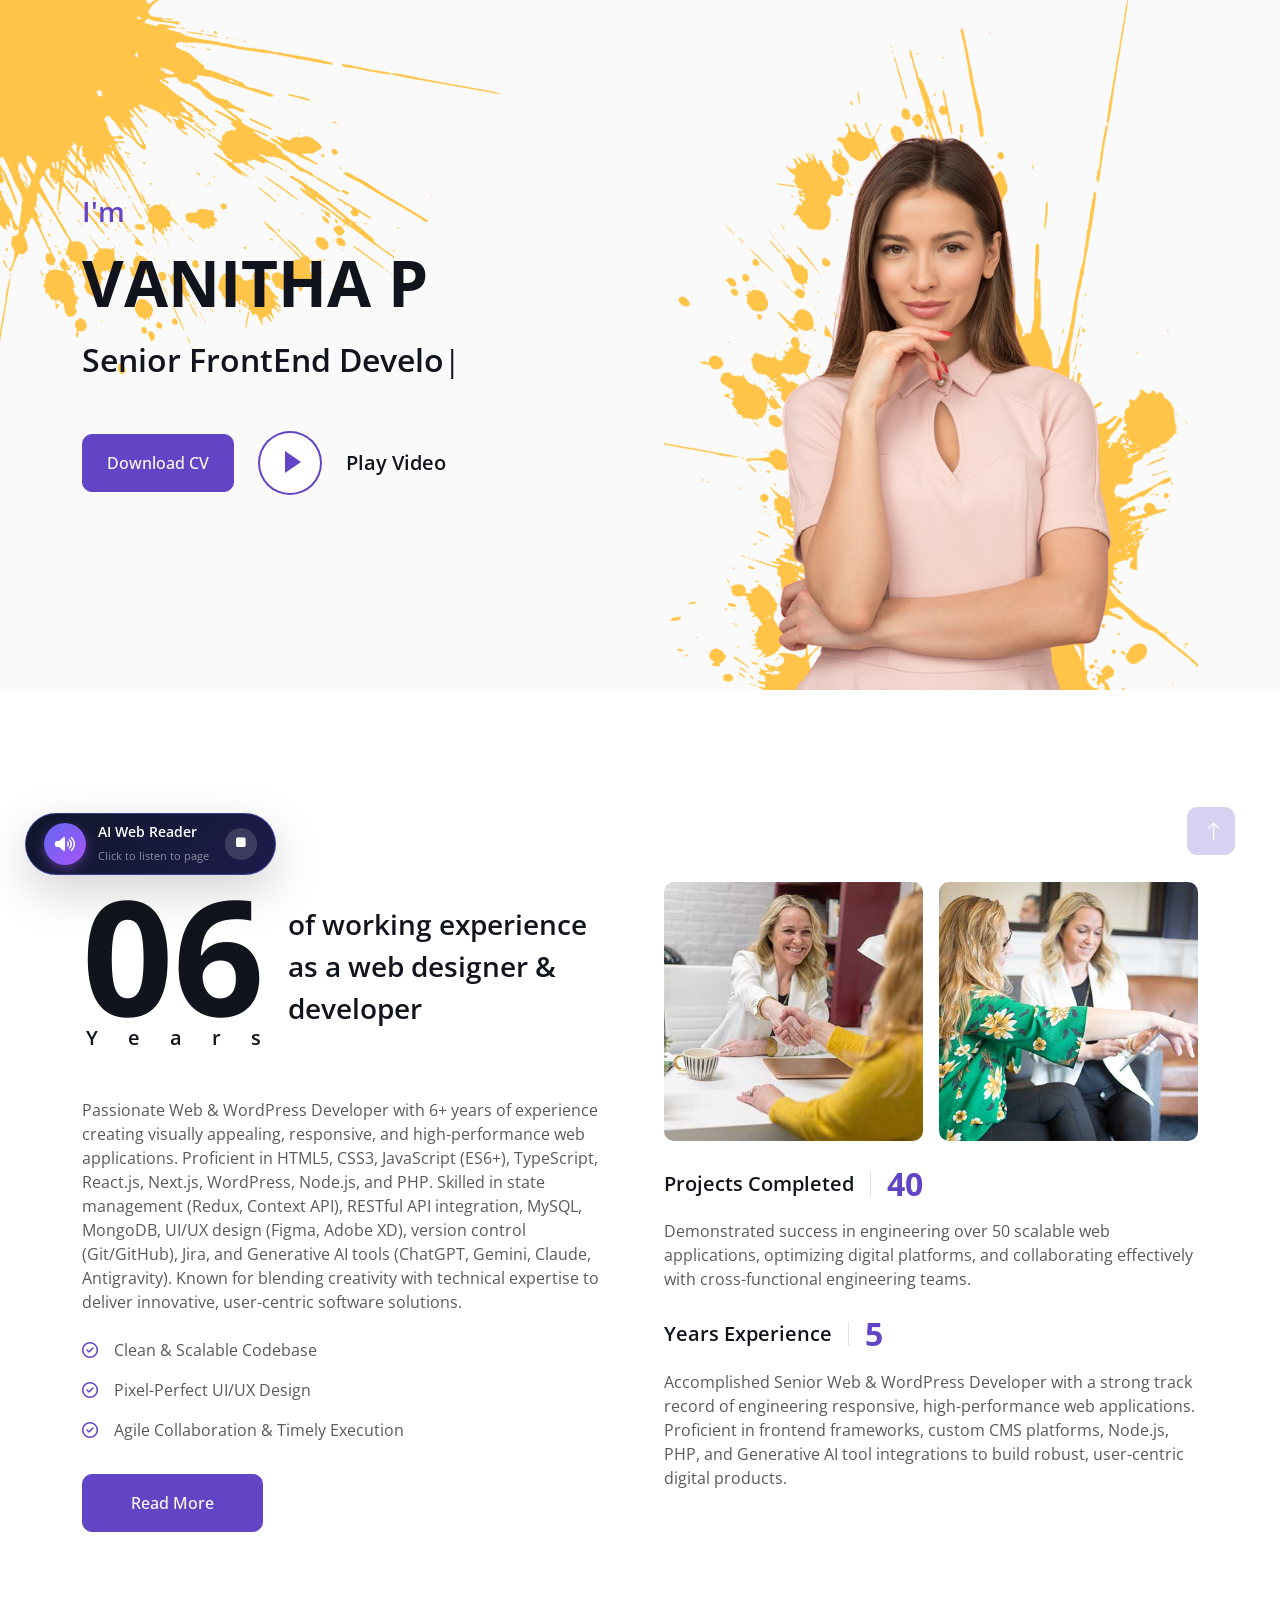
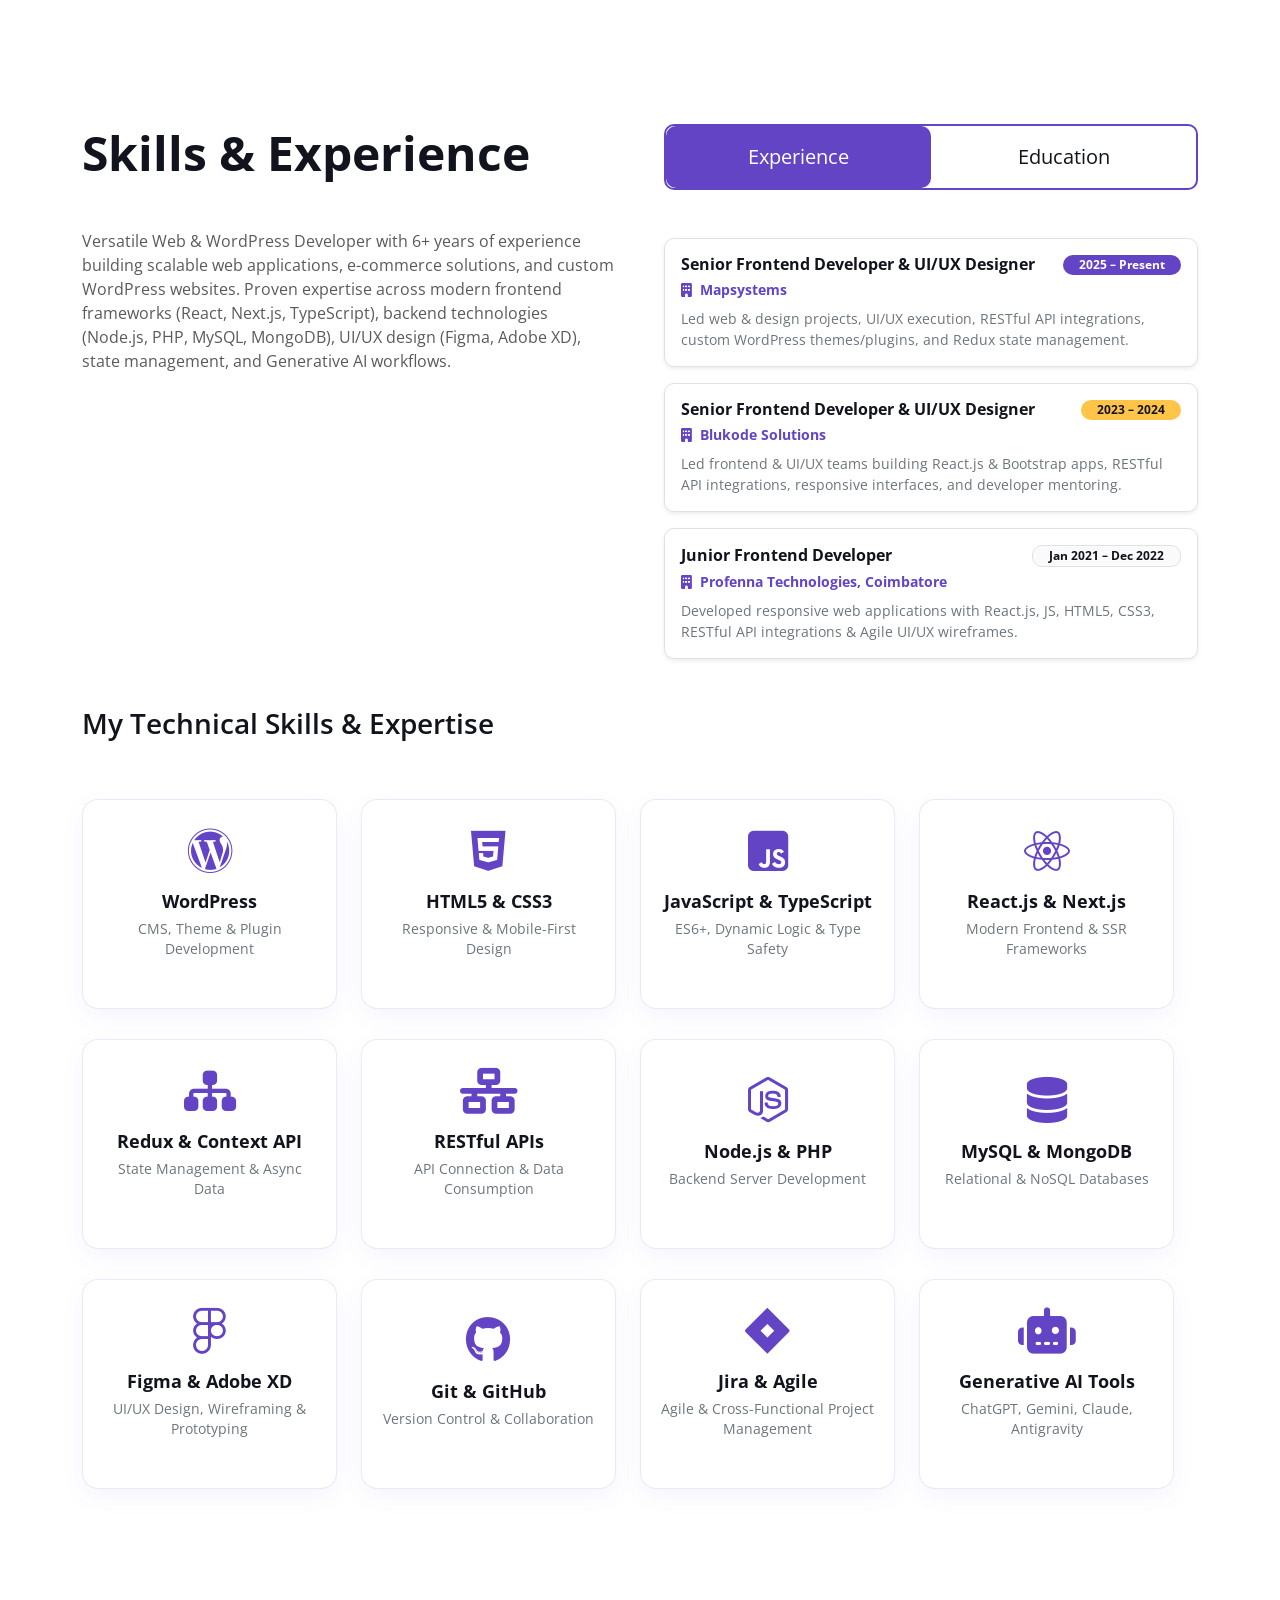
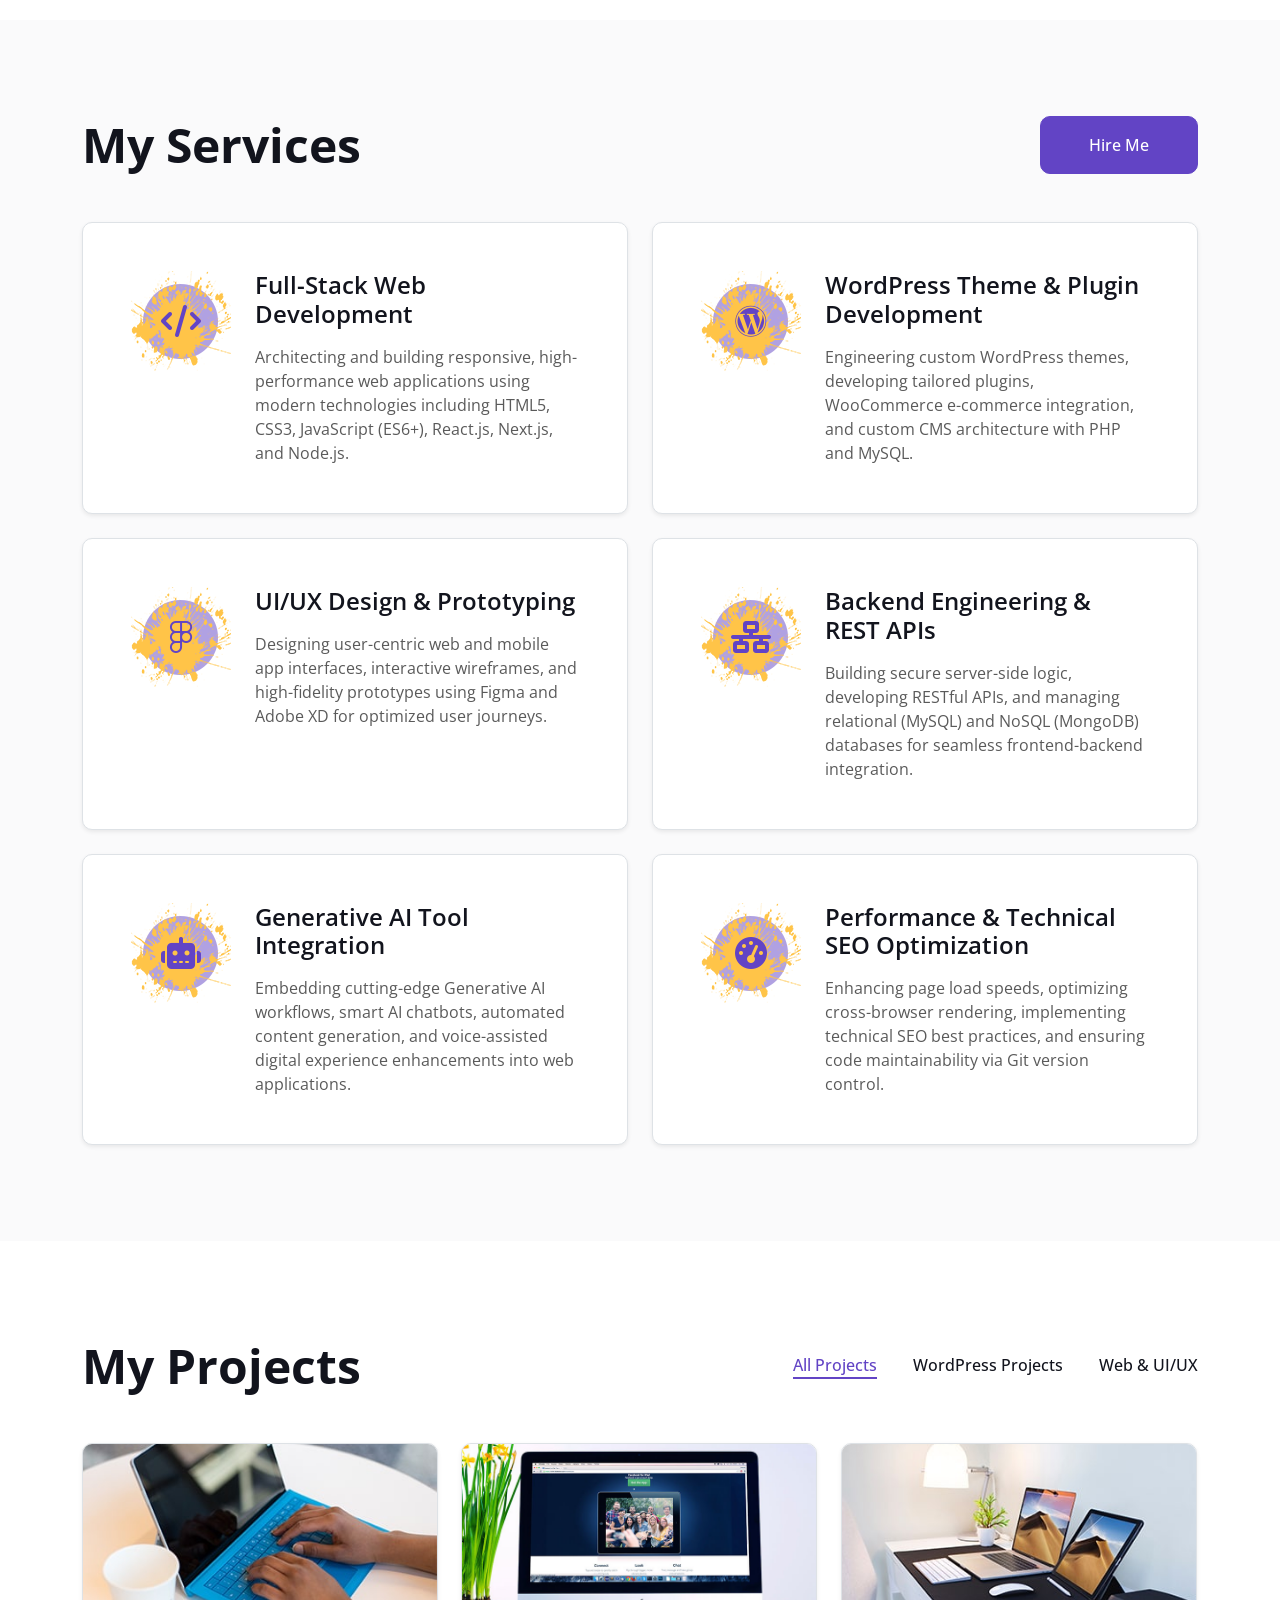
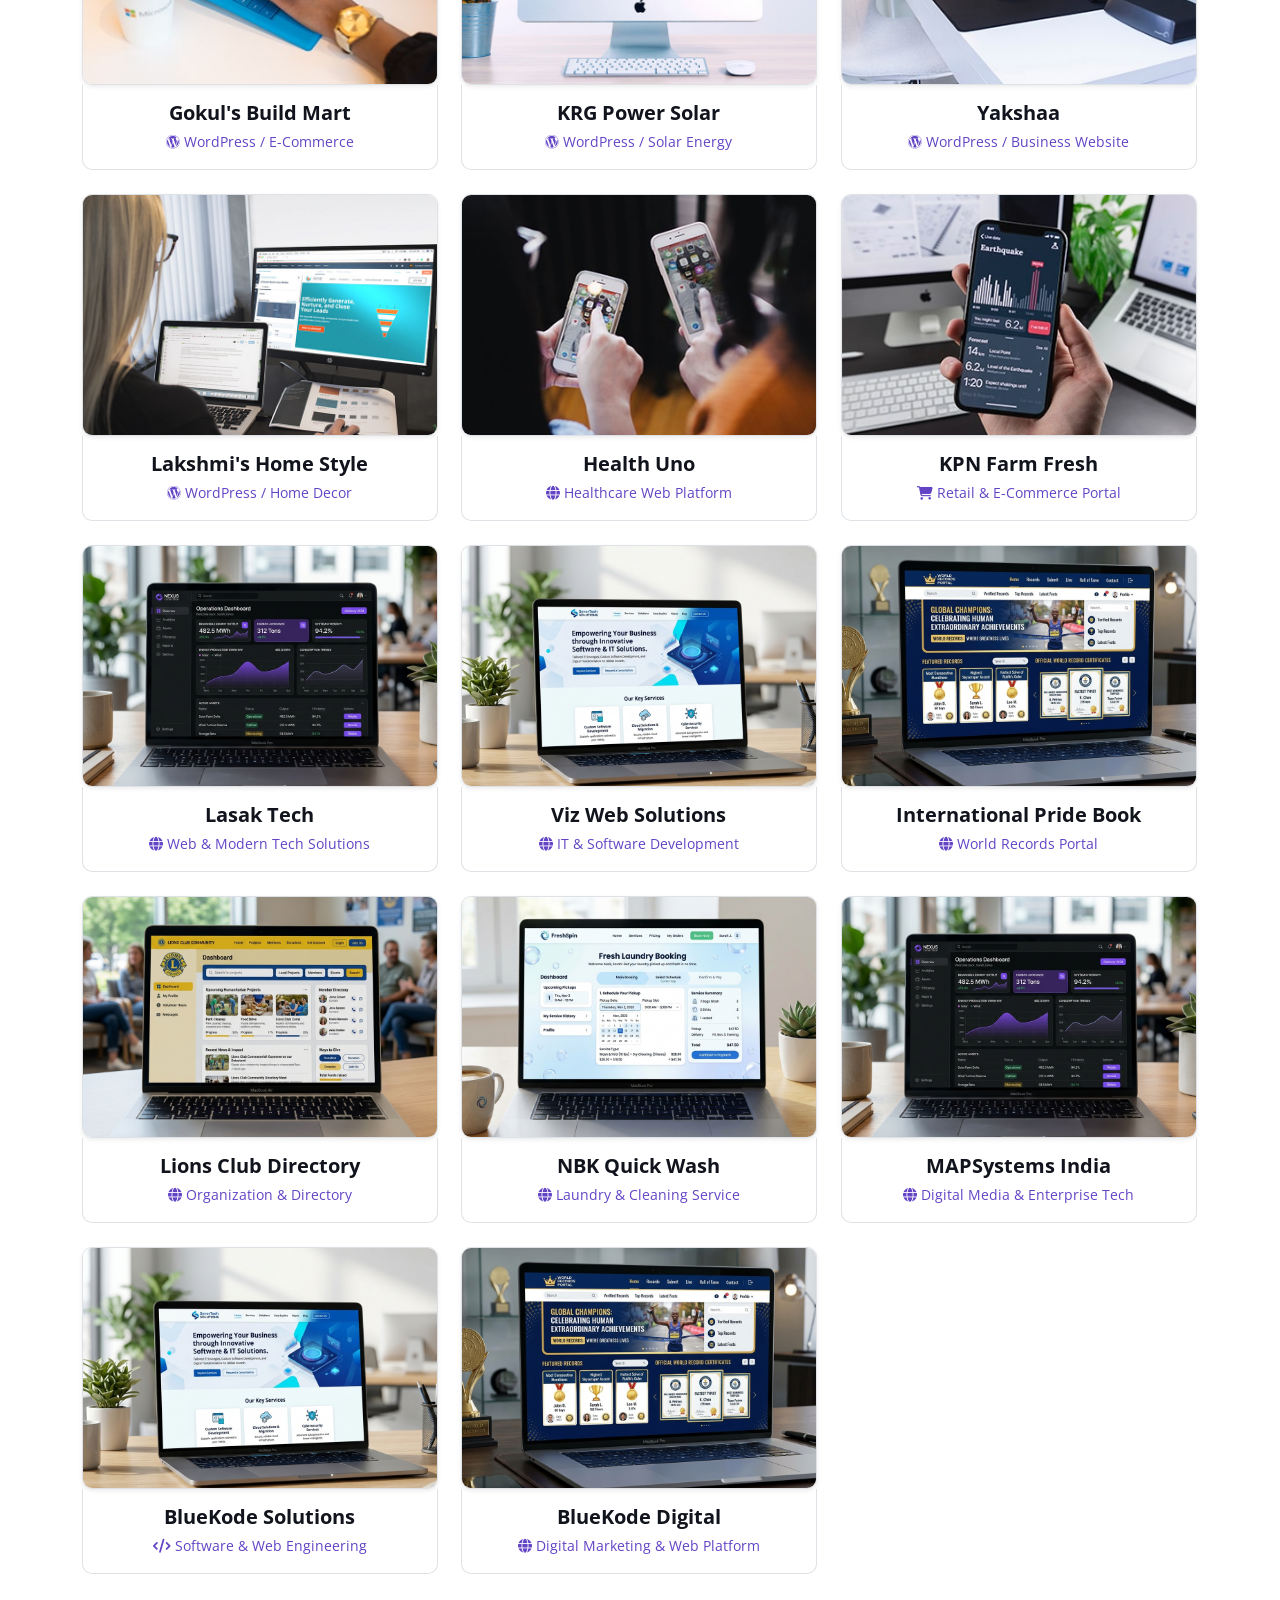
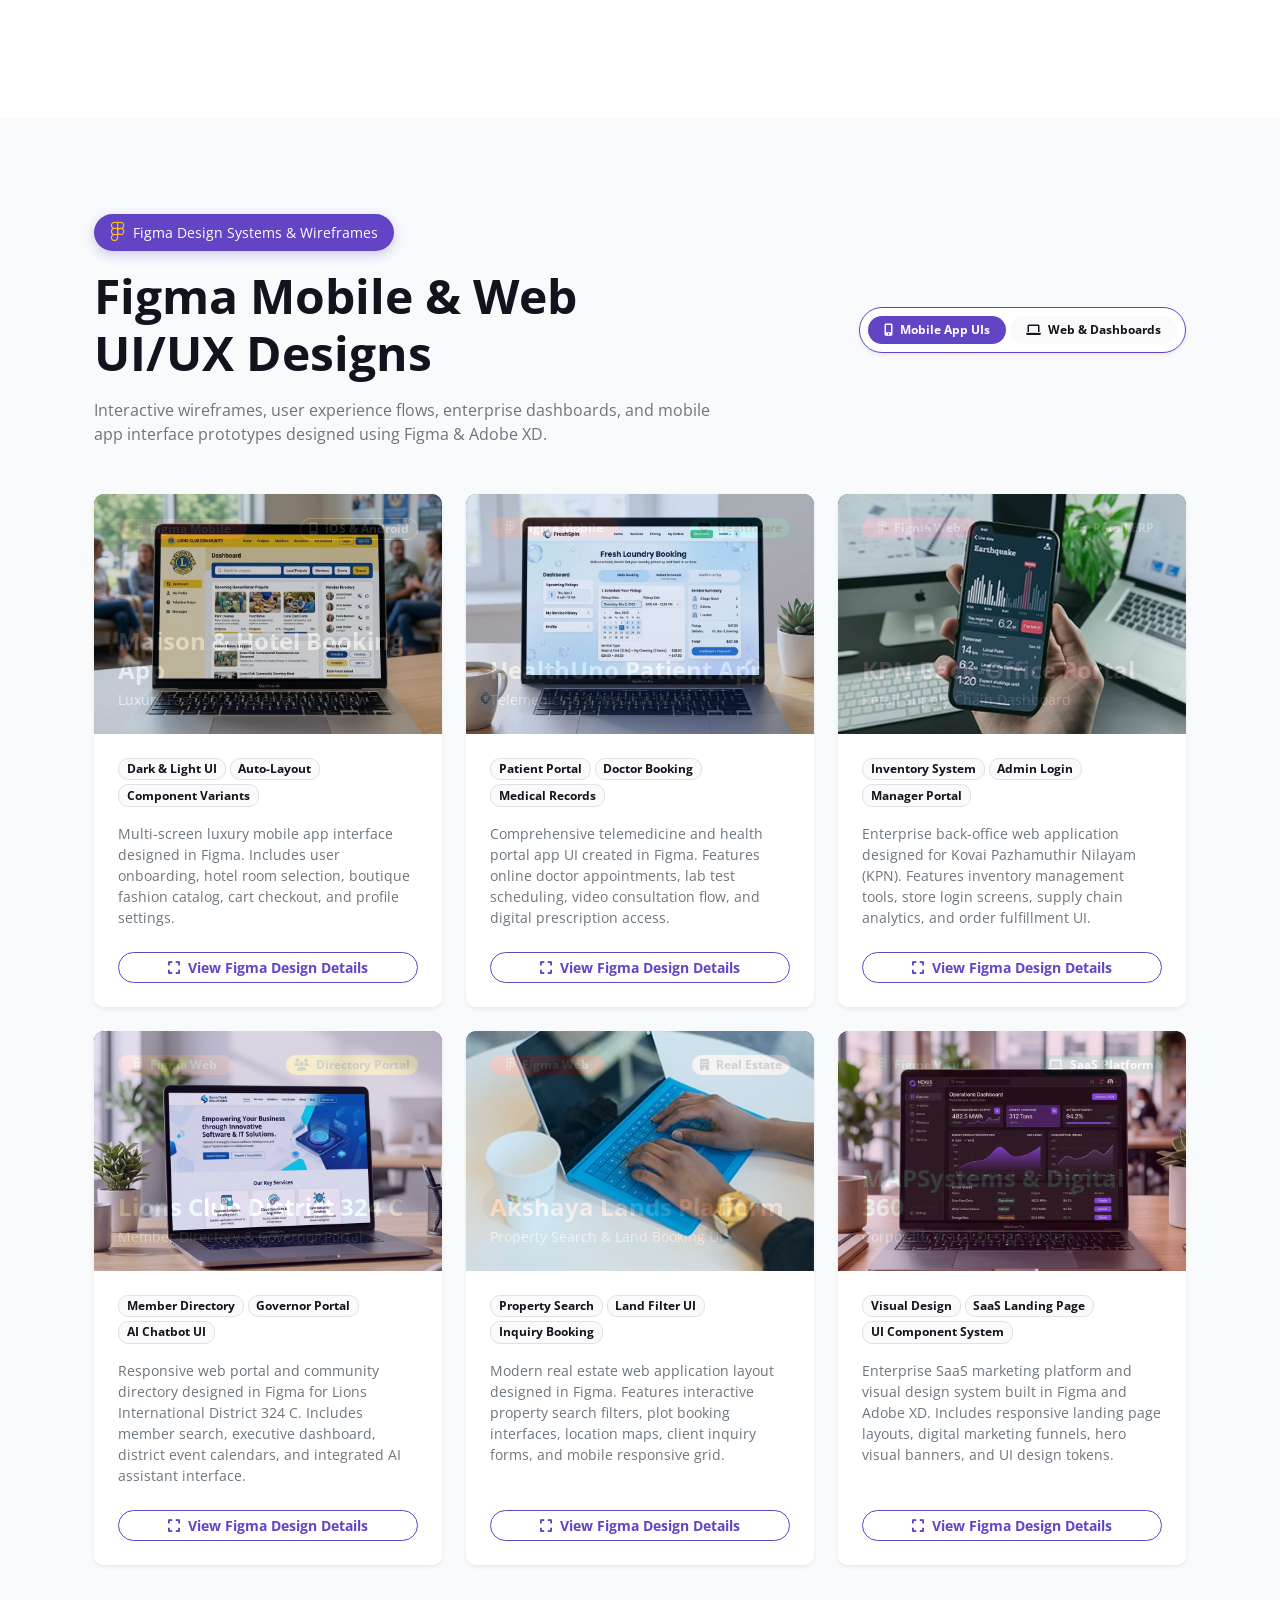
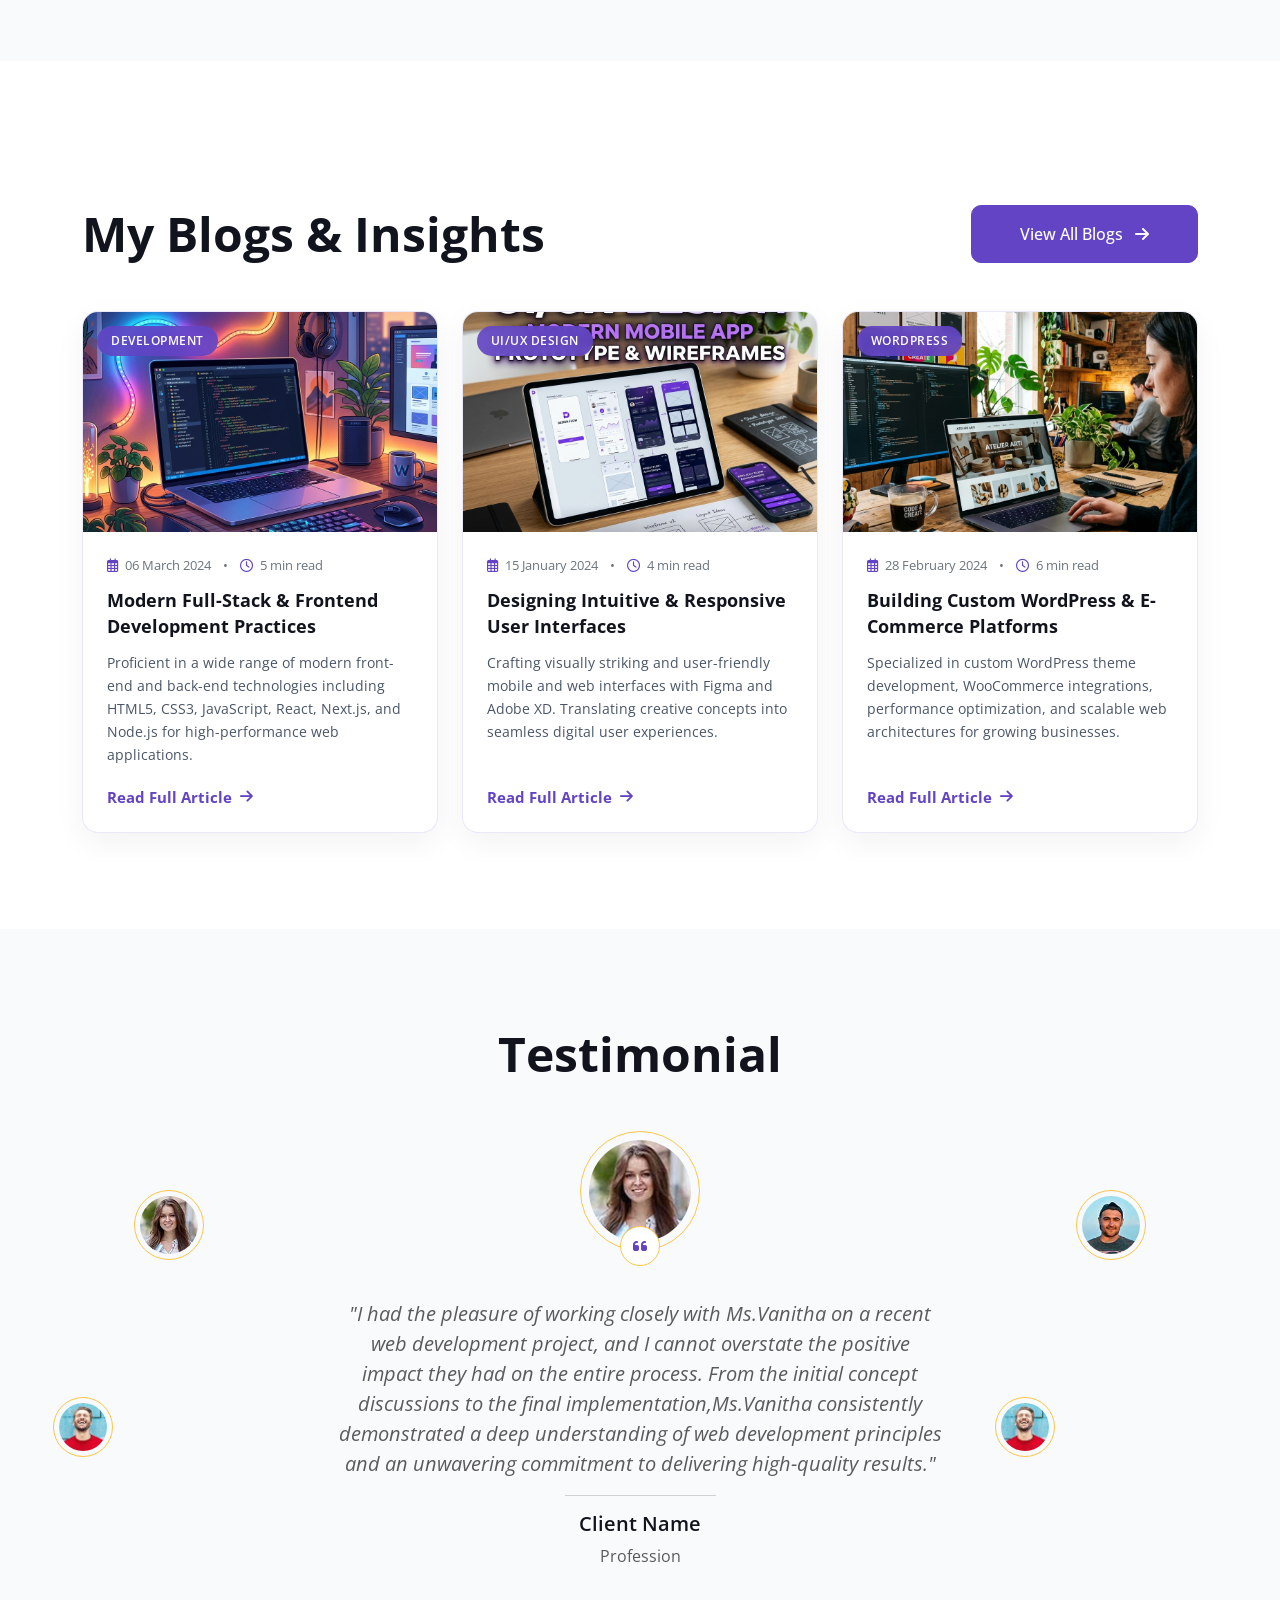
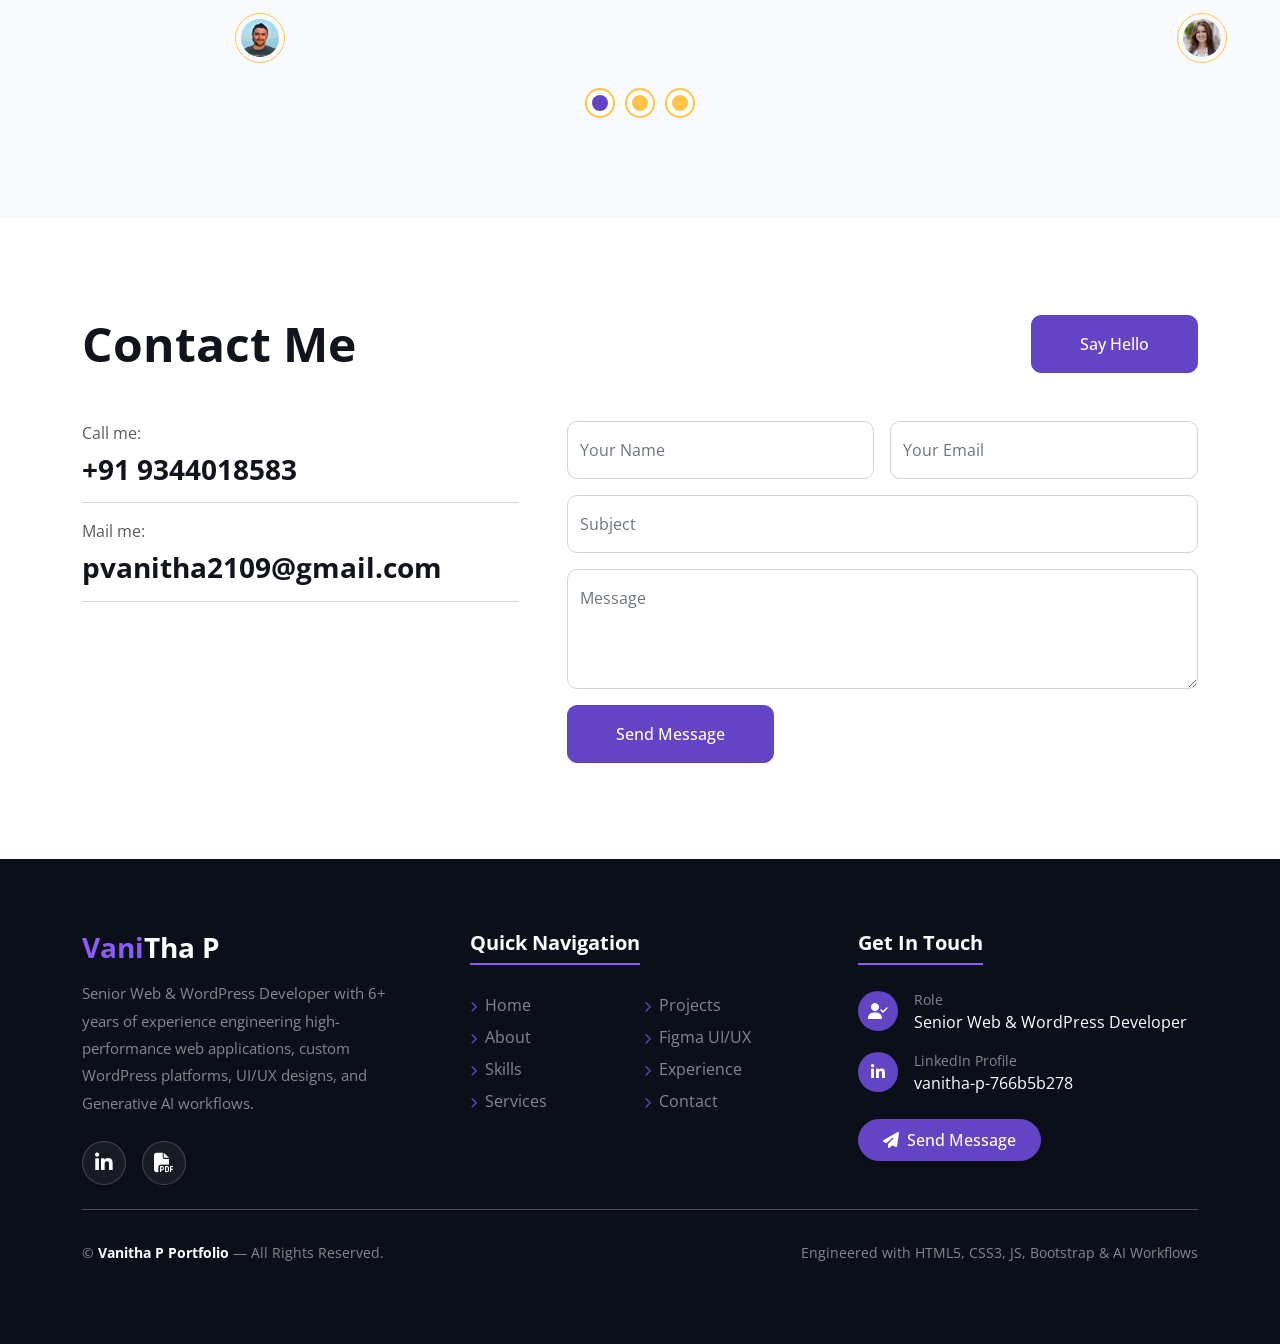
==== commit cfcfb30e: "Update Skills & Experience content from resume" ====
--- a/index.html
+++ b/index.html
@@ -431,58 +431,56 @@
                                 href="#tab-2">Education</button>
                         </li>
                     </ul>
-                    <div class="tab-content ">
+                    <div class="tab-content">
                         <div id="tab-1" class="tab-pane fade show p-0 active">
-                            <div class="row gy-5 gx-4">
-                                <div class="col-sm-6">
-                                    <h5>Senior Web & WordPress Developer</h5>
-                                    <hr class="text-primary my-2">
-                                    <p class="text-primary mb-1">2021 - Present</p>
-                                </div>
-                                <div class="col-sm-6">
-                                    <h5>Front End & React Developer</h5>
-                                    <hr class="text-primary my-2">
-                                    <p class="text-primary mb-1">2019 - 2021</p>
-                                </div>
-                                <div class="col-sm-6">
-                                    <h5>UI/UX & Web Designer</h5>
-                                    <hr class="text-primary my-2">
-                                    <p class="text-primary mb-1">2018 - 2020</p>
-                                </div>
-                                <div class="col-sm-6">
-                                    <h5>Full-Stack Collaboration</h5>
-                                    <hr class="text-primary my-2">
-                                    <p class="text-primary mb-1">2018 - Present</p>
+                            <div class="row g-3">
+                                <!-- Mapsystems -->
+                                <div class="col-12">
+                                    <div class="p-3 bg-white rounded-3 border shadow-sm">
+                                        <div class="d-flex justify-content-between align-items-center mb-1">
+                                            <h6 class="fw-bold mb-0 text-dark">Senior Frontend Developer & UI/UX Designer</h6>
+                                            <span class="badge bg-primary px-3 py-1">2025 – Present</span>
+                                        </div>
+                                        <p class="text-primary fw-bold small mb-2"><i class="fa fa-building me-1"></i> Mapsystems</p>
+                                        <p class="text-muted small mb-0">Led web & design projects, UI/UX execution, RESTful API integrations, custom WordPress themes/plugins, and Redux state management.</p>
+                                    </div>
+                                </div>
+                                <!-- Blukode Solutions -->
+                                <div class="col-12">
+                                    <div class="p-3 bg-white rounded-3 border shadow-sm">
+                                        <div class="d-flex justify-content-between align-items-center mb-1">
+                                            <h6 class="fw-bold mb-0 text-dark">Senior Frontend Developer & UI/UX Designer</h6>
+                                            <span class="badge bg-secondary px-3 py-1 text-dark">2023 – 2024</span>
+                                        </div>
+                                        <p class="text-primary fw-bold small mb-2"><i class="fa fa-building me-1"></i> Blukode Solutions</p>
+                                        <p class="text-muted small mb-0">Led frontend & UI/UX teams building React.js & Bootstrap apps, RESTful API integrations, responsive interfaces, and developer mentoring.</p>
+                                    </div>
+                                </div>
+                                <!-- Profenna Technologies -->
+                                <div class="col-12">
+                                    <div class="p-3 bg-white rounded-3 border shadow-sm">
+                                        <div class="d-flex justify-content-between align-items-center mb-1">
+                                            <h6 class="fw-bold mb-0 text-dark">Junior Frontend Developer</h6>
+                                            <span class="badge bg-light text-dark border px-3 py-1">Jan 2021 – Dec 2022</span>
+                                        </div>
+                                        <p class="text-primary fw-bold small mb-2"><i class="fa fa-building me-1"></i> Profenna Technologies, Coimbatore</p>
+                                        <p class="text-muted small mb-0">Developed responsive web applications with React.js, JS, HTML5, CSS3, RESTful API integrations & Agile UI/UX wireframes.</p>
+                                    </div>
                                 </div>
                             </div>
                         </div>
                         <div id="tab-2" class="tab-pane fade show p-0">
-                            <div class="row gy-5 gx-4">
-                                <div class="col-sm-6">
-                                    <h5>UI Design Course</h5>
-                                    <hr class="text-primary my-2">
-                                    <p class="text-primary mb-1">2019 - 2020</p>profenaa Technologies
-                                    <h6 class="mb-0"></h6>
-                                </div>
-                                <div class="col-sm-6">
-                                    <h5>Ui Development</h5>
-                                    <hr class="text-primary my-2">
-                                    <p class="text-primary mb-1">2021 - 2023</p>
-                                    <h6 class="mb-0">Profenaa Technologies</h6>
-                                </div>
-                                <div class="col-sm-6">
-                                    <h5>Web Design</h5>
-                                    <hr class="text-primary my-2">
-                                    <p class="text-primary mb-1">2023 - 2024</p>
-                                    <h6 class="mb-0">BlueKode</h6>
-                                </div>
-                                <div class="col-sm-6">
-                                    <h5>Apps Design</h5>
-                                    <hr class="text-primary my-2">
-                                    <p class="text-primary mb-1">2023 - 2024</p>
-                                    <h6 class="mb-0">BlueKode</h6>
-                                </div>
-
+                            <div class="row g-3">
+                                <div class="col-12">
+                                    <div class="p-4 bg-white rounded-3 border shadow-sm">
+                                        <div class="d-flex justify-content-between align-items-center mb-2">
+                                            <h5 class="fw-bold mb-0 text-dark">Bachelor of Computer Science</h5>
+                                            <span class="badge bg-primary px-3 py-1">2013 – 2016</span>
+                                        </div>
+                                        <p class="text-primary fw-bold small mb-2"><i class="fa fa-university me-1"></i> Mother Theresa University</p>
+                                        <p class="text-muted small mb-0">Graduated with Core Computer Science, Software Engineering, Web Technologies & Database Systems specialization.</p>
+                                    </div>
+                                </div>
                             </div>
                         </div>
                     </div>
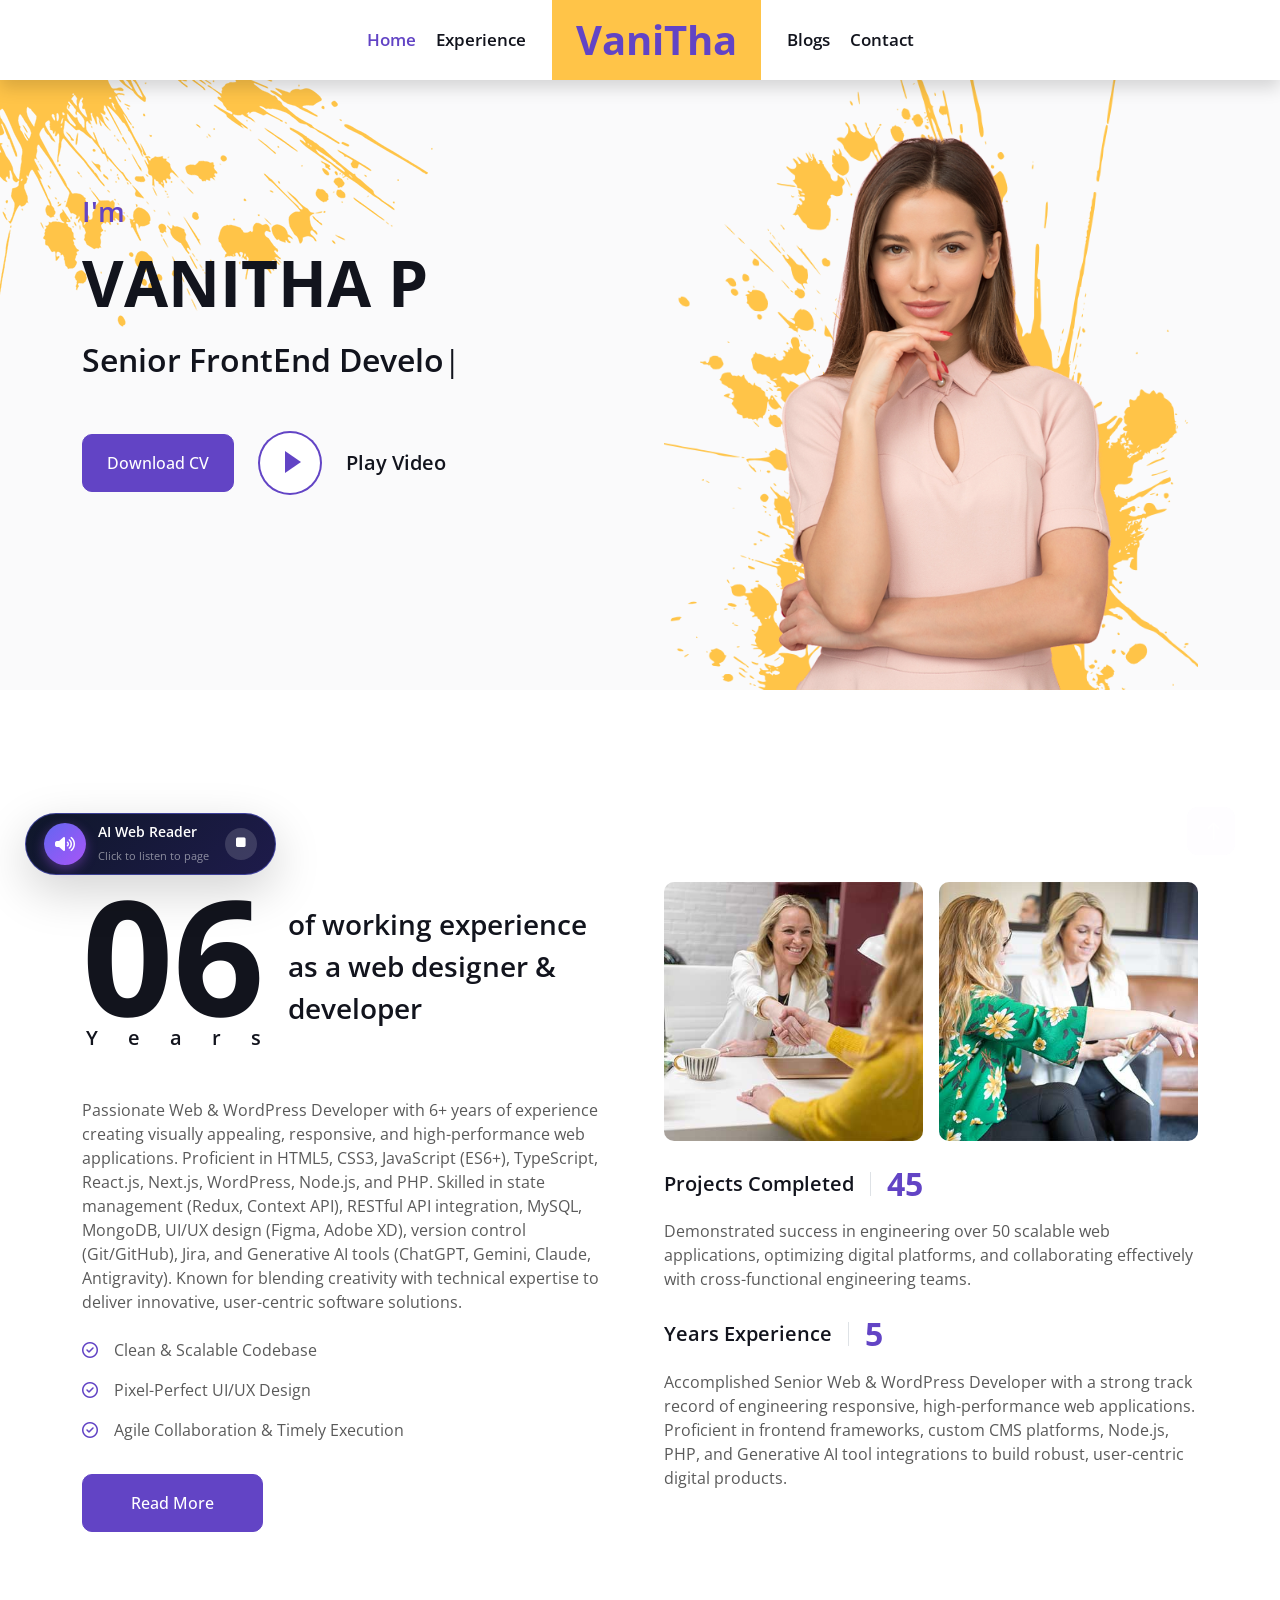
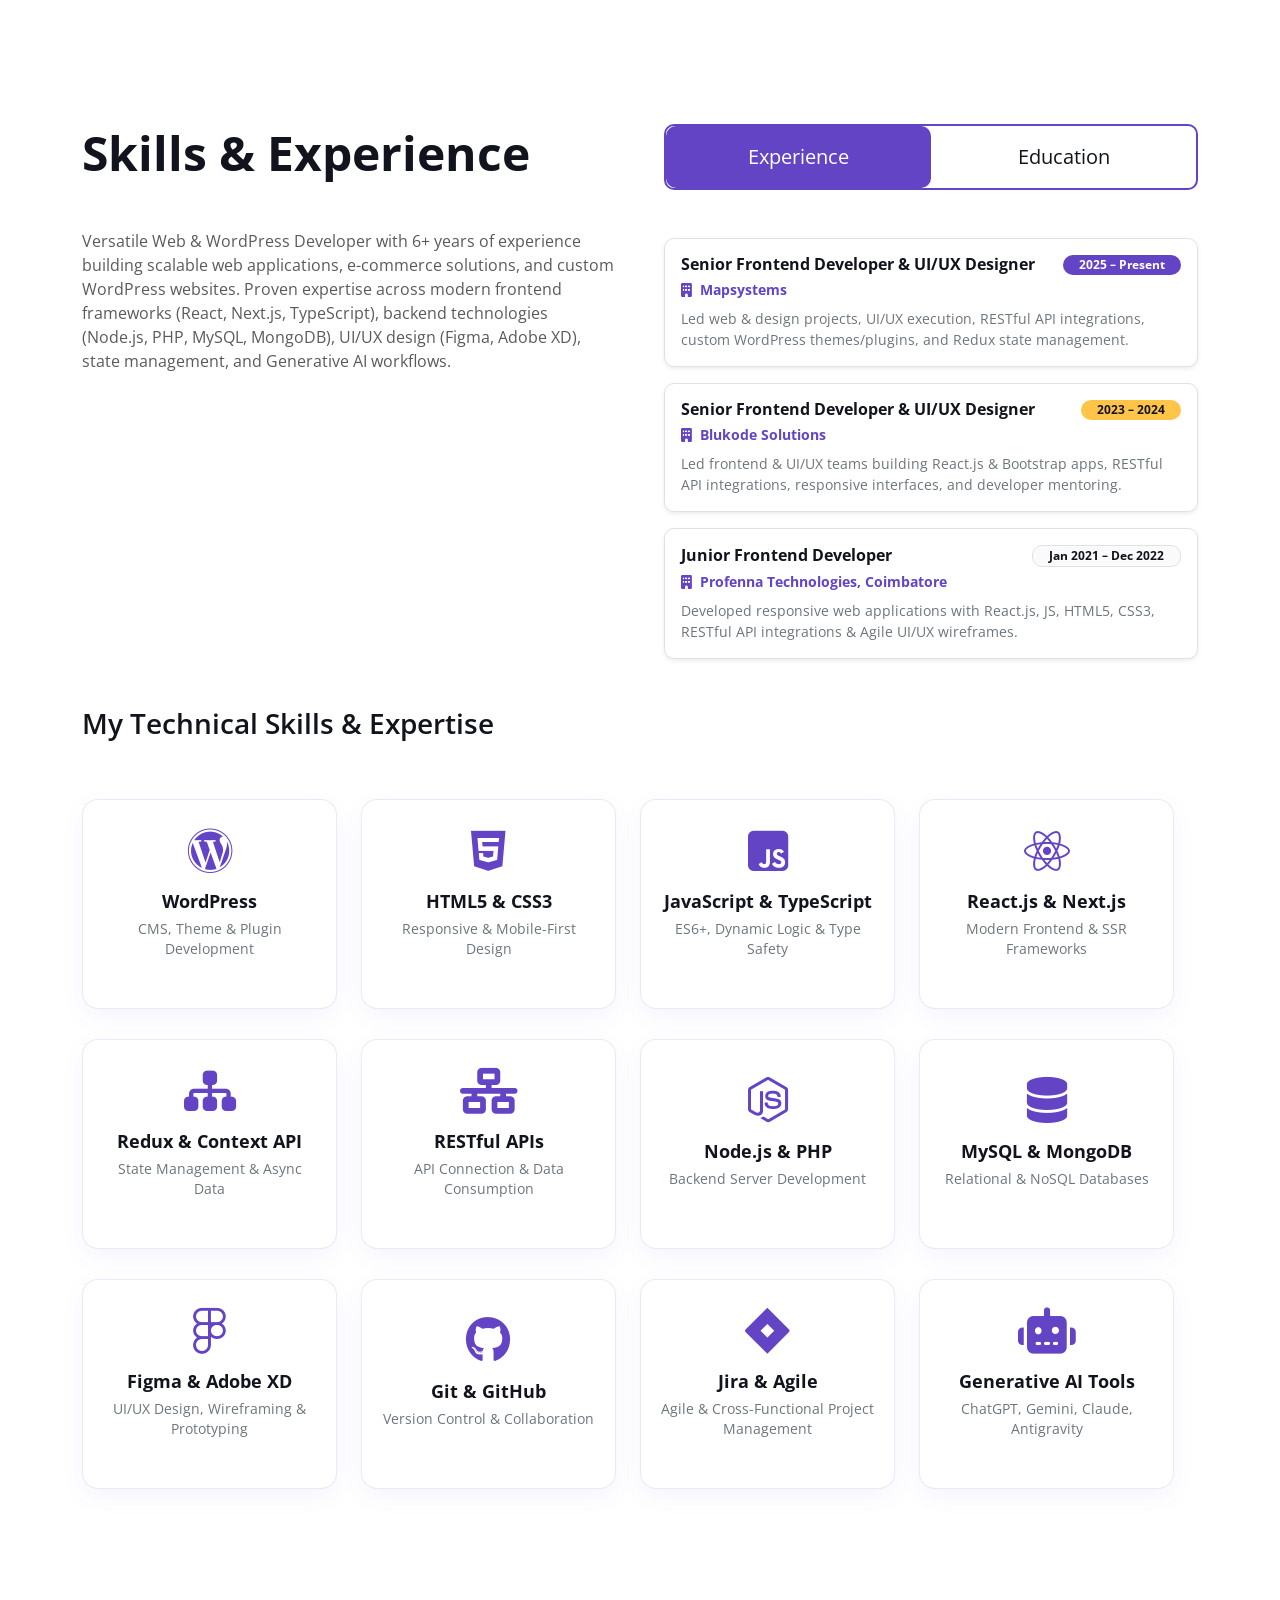
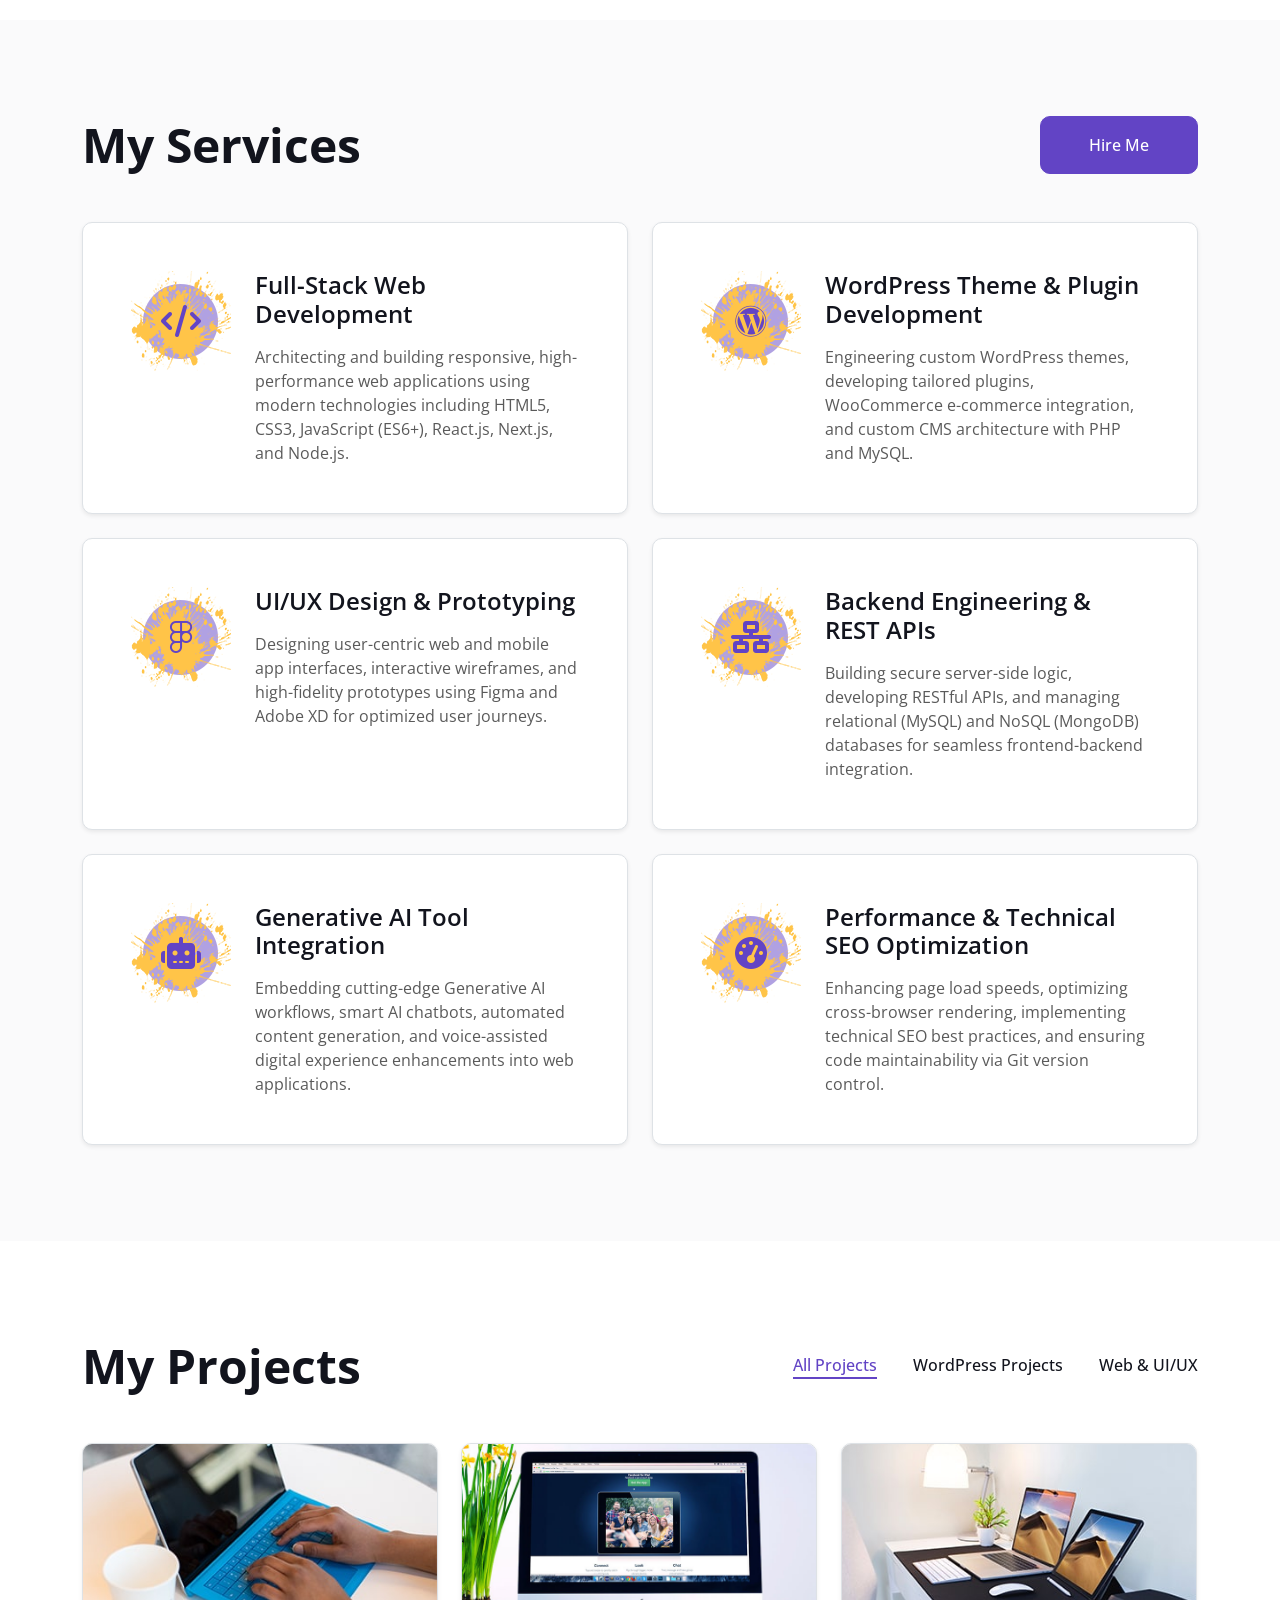
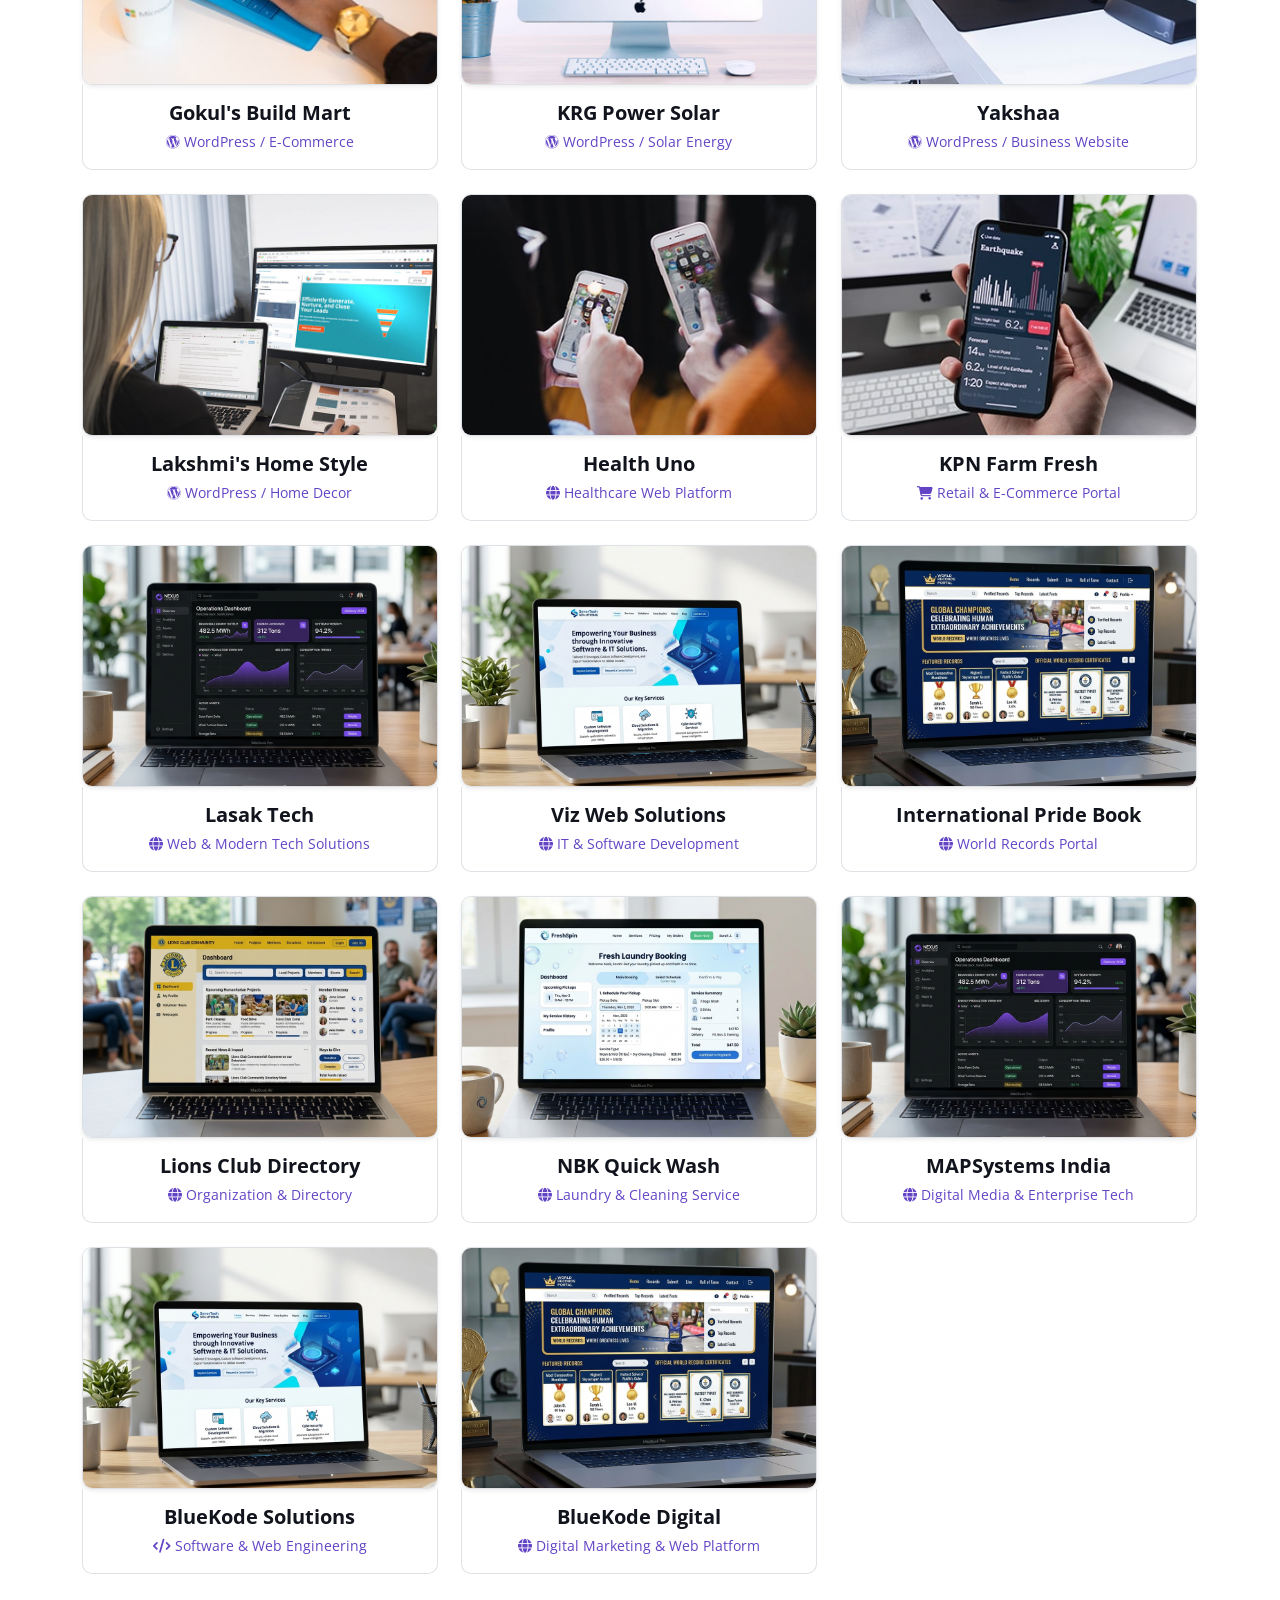
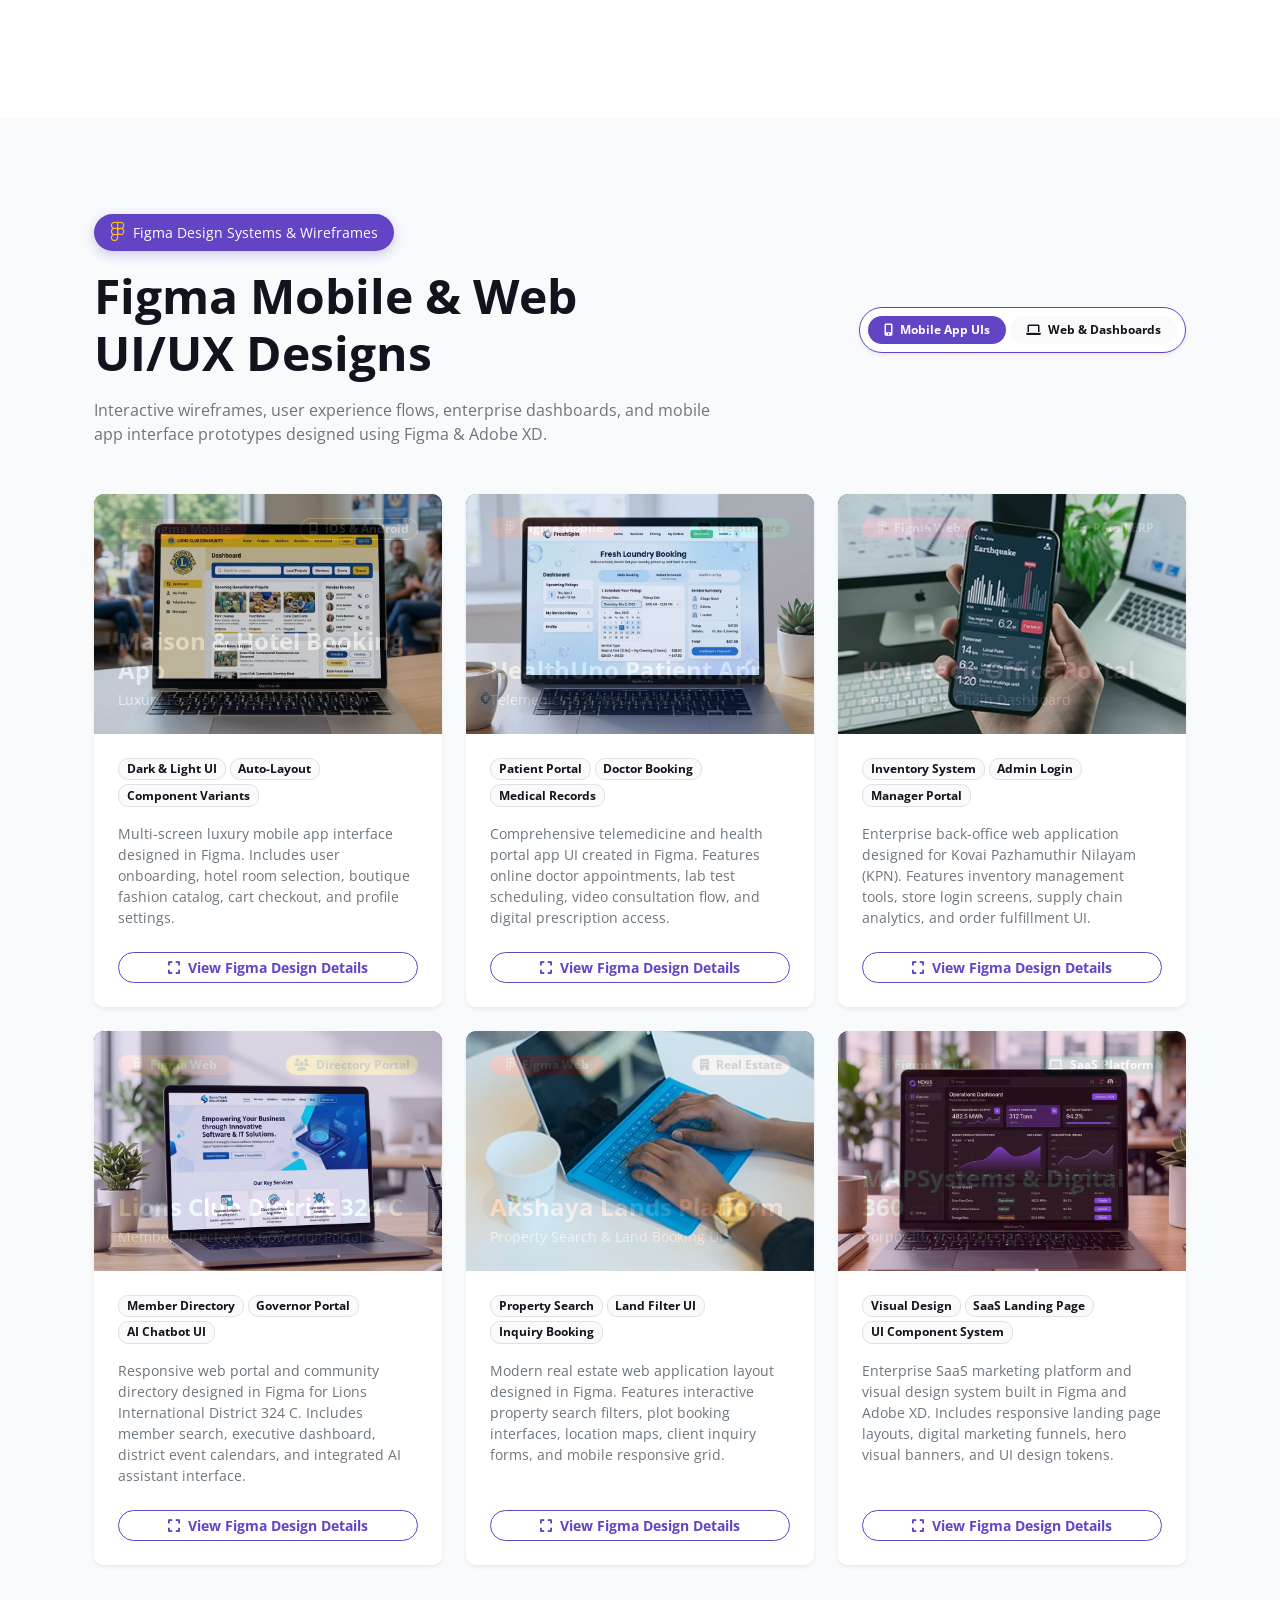
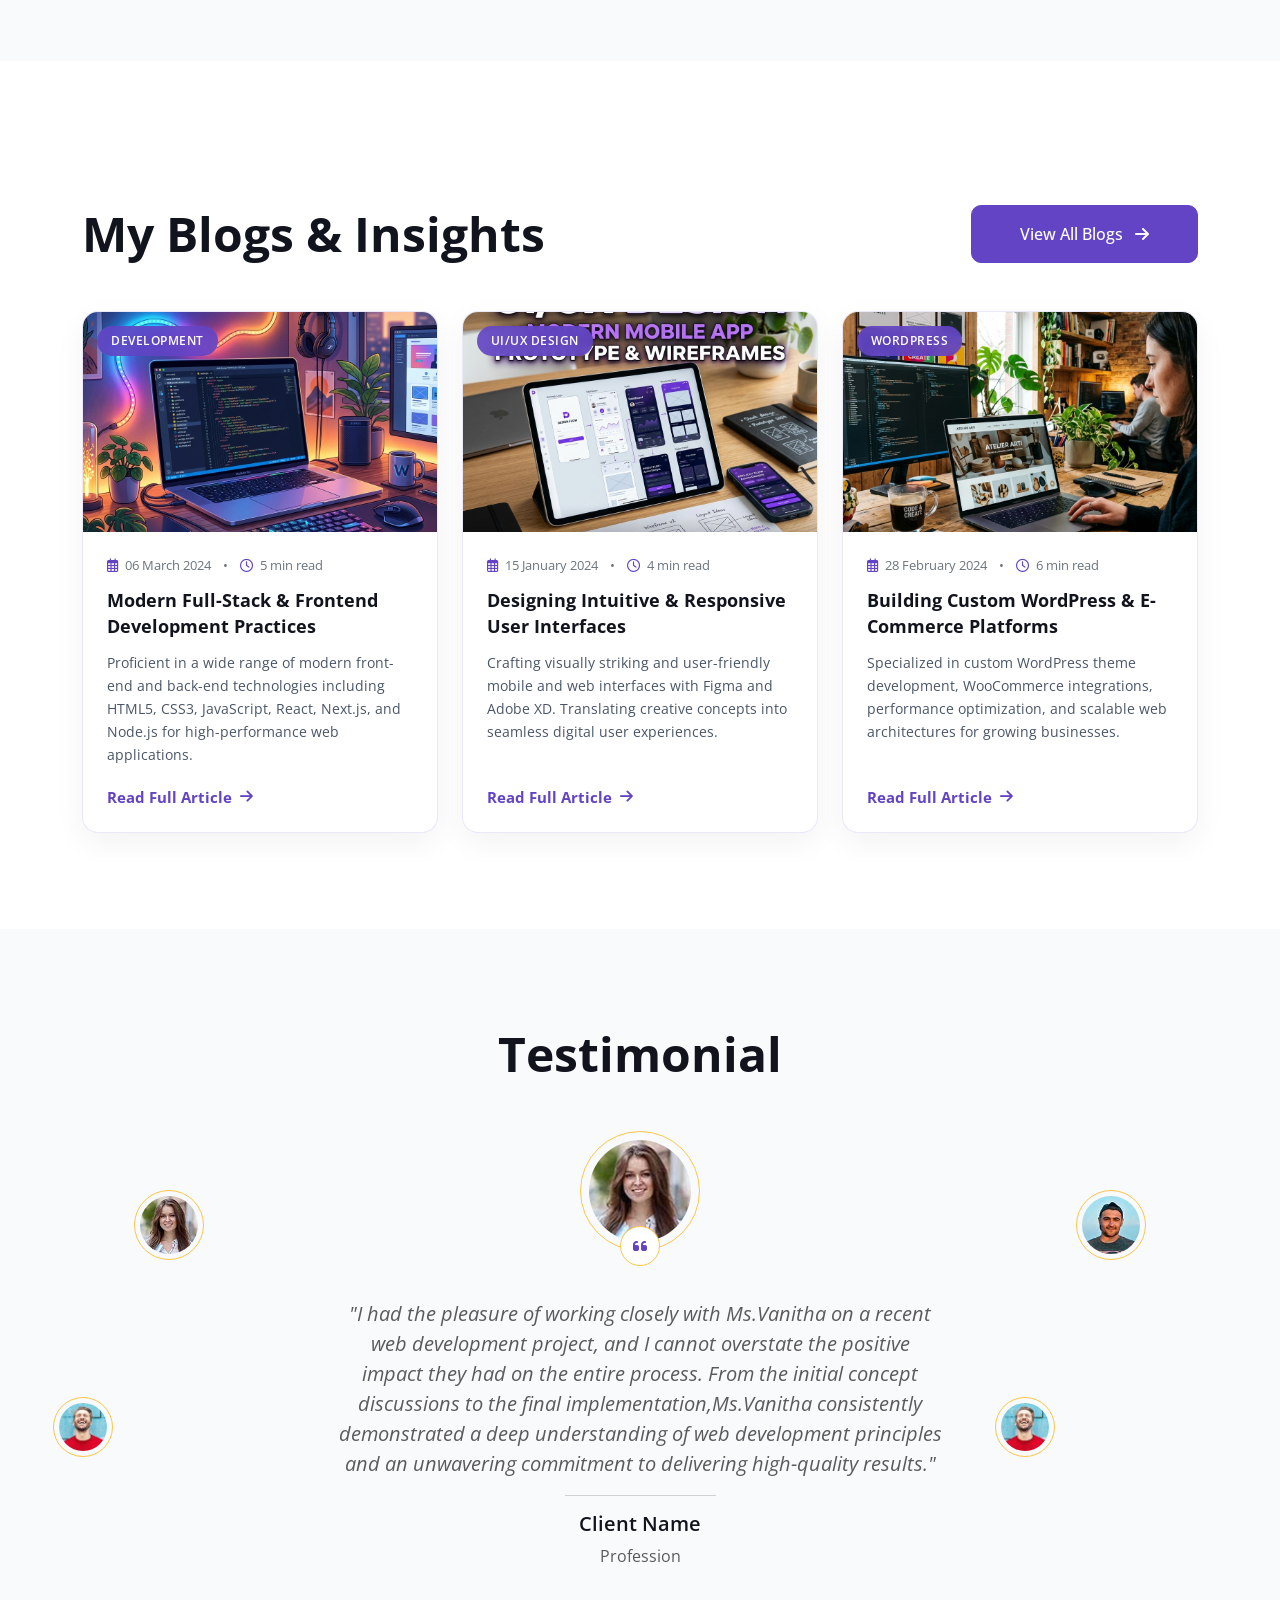
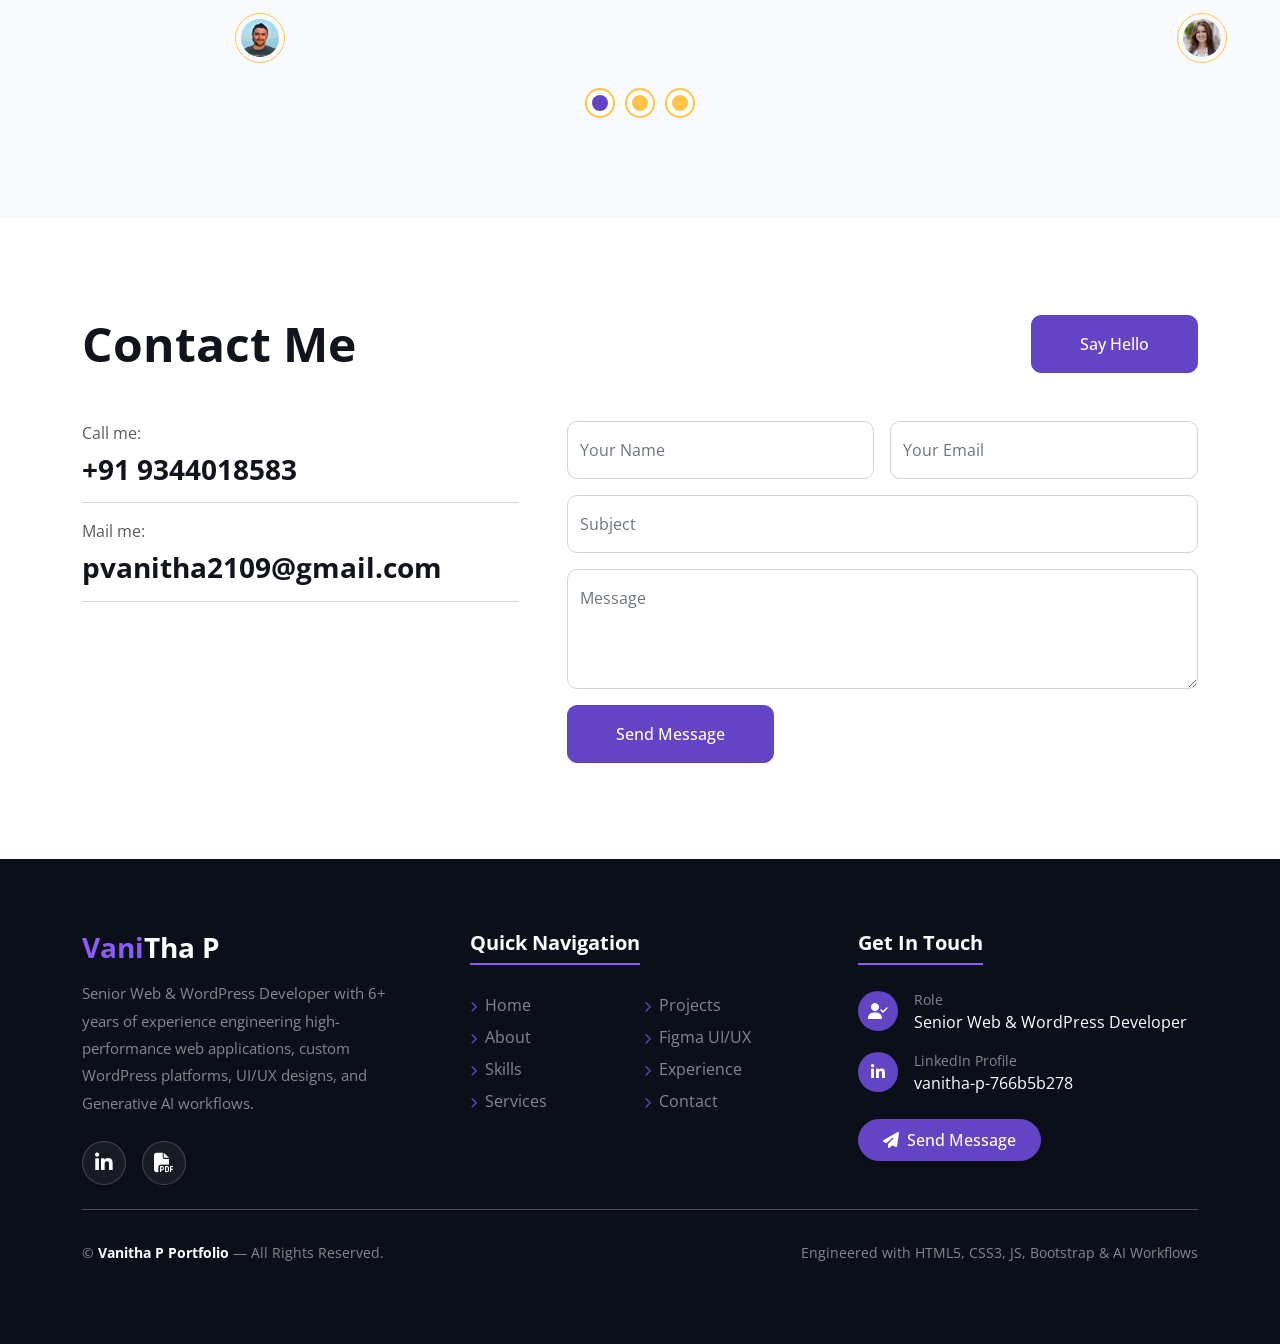
==== commit 8f0632cc: "Update index.html footer and modal Contact links to navigate to contact.html" ====
--- a/index.html
+++ b/index.html
@@ -1766,7 +1766,7 @@
                                 <a class="text-white-50 text-decoration-none d-block py-1" href="Experience.html"><i
                                         class="fa fa-chevron-right text-primary me-2"
                                         style="font-size: 11px;"></i>Experience</a>
-                                <a class="text-white-50 text-decoration-none d-block py-1" href="#contact"><i
+                                <a class="text-white-50 text-decoration-none d-block py-1" href="contact.html"><i
                                         class="fa fa-chevron-right text-primary me-2"
                                         style="font-size: 11px;"></i>Contact</a>
                             </div>
@@ -1798,7 +1798,7 @@
                                     class="text-white fw-semibold text-decoration-none">vanitha-p-766b5b278</a>
                             </div>
                         </div>
-                        <a href="#contact"
+                        <a href="contact.html"
                             class="btn btn-primary rounded-pill px-4 py-2 mt-2 font-weight-bold shadow-sm">
                             <i class="fa fa-paper-plane me-2"></i>Send Message
                         </a>
@@ -1875,7 +1875,7 @@
                     <div class="modal-footer border-secondary py-2 px-4">
                         <button type="button" class="btn btn-secondary rounded-pill px-4"
                             data-bs-dismiss="modal">Close</button>
-                        <a id="figmaModalContactBtn" href="#contact" class="btn btn-primary rounded-pill px-4"
+                        <a id="figmaModalContactBtn" href="contact.html" class="btn btn-primary rounded-pill px-4"
                             data-bs-dismiss="modal">Contact for UI/UX Job Roles</a>
                     </div>
                 </div>
--- a/css/style.css
+++ b/css/style.css
@@ -70,6 +70,17 @@
 
 
 /********** Template CSS **********/
+html, body {
+    overflow-x: hidden !important;
+    overflow-y: auto !important;
+    width: 100%;
+    position: relative;
+}
+
+.navbar {
+    display: flex !important;
+}
+
 :root {
     --primary: #6244C5;
     --secondary: #FFC448;
@@ -1023,23 +1034,12 @@
 }
 
 /* Clean 100% Full Width Footer & Overflow Prevention */
-html {
+html, body {
     overflow-x: hidden !important;
     margin: 0 !important;
     padding: 0 !important;
     width: 100% !important;
-    background-color: #0b0f19 !important;
-}
-
-body {
-    overflow-x: hidden !important;
-    margin: 0 !important;
-    padding: 0 !important;
-    width: 100% !important;
-    background-color: #ffffff;
-    min-height: 100vh !important;
-    display: flex !important;
-    flex-direction: column !important;
+    background-color: #ffffff !important;
 }
 
 /* Contact Form Input Field Protection */
